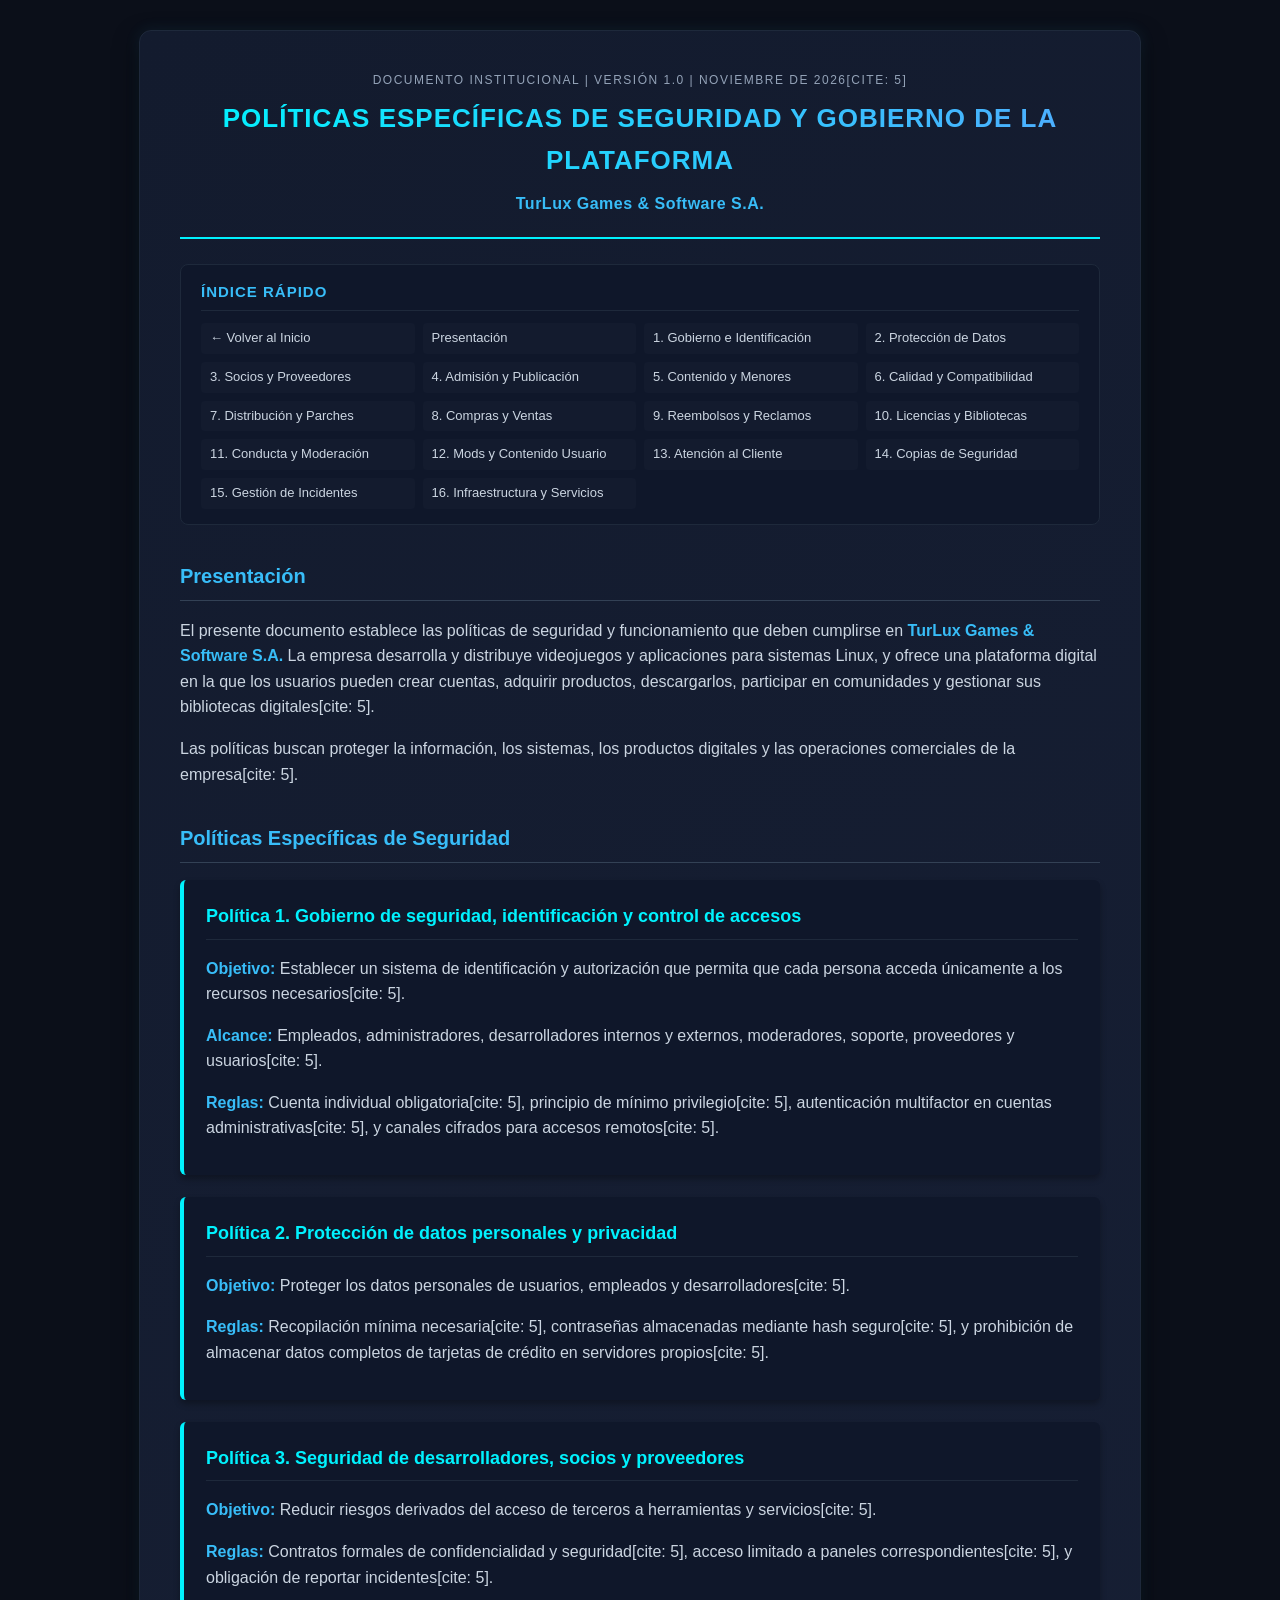
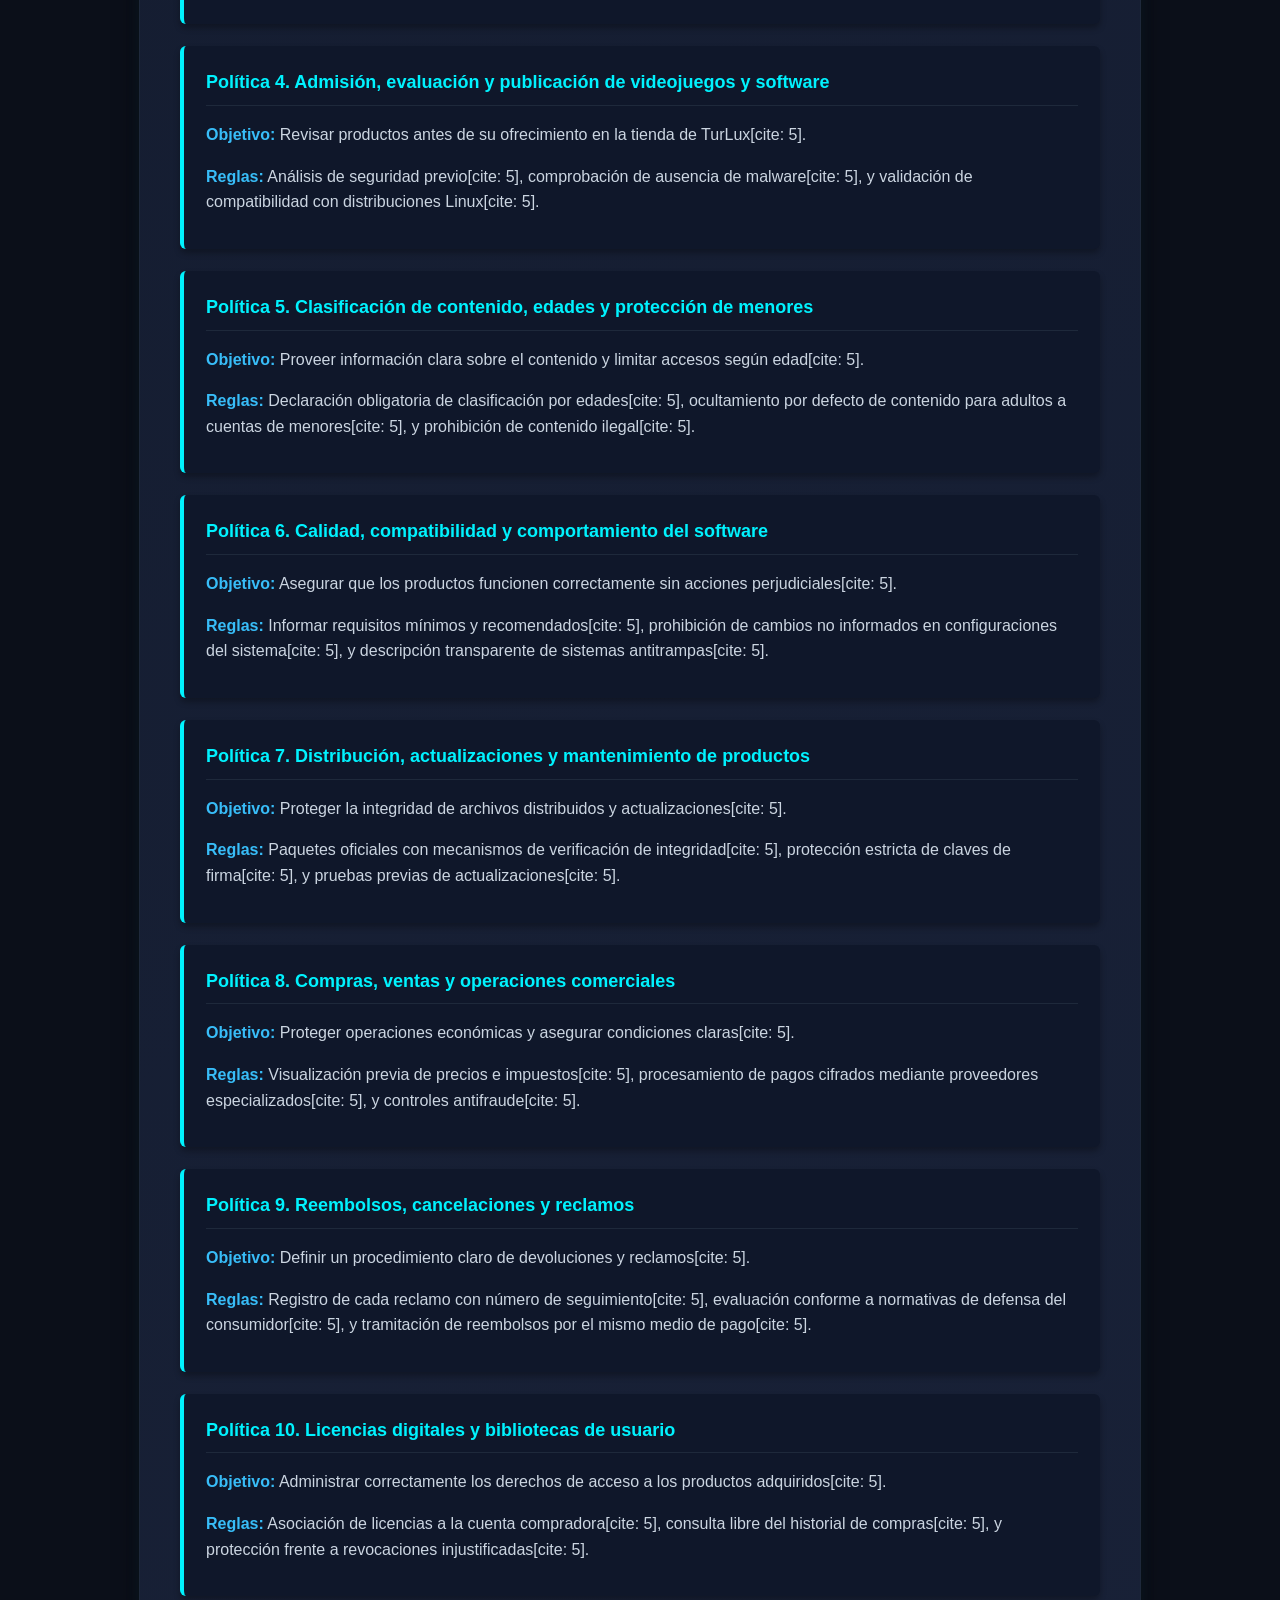
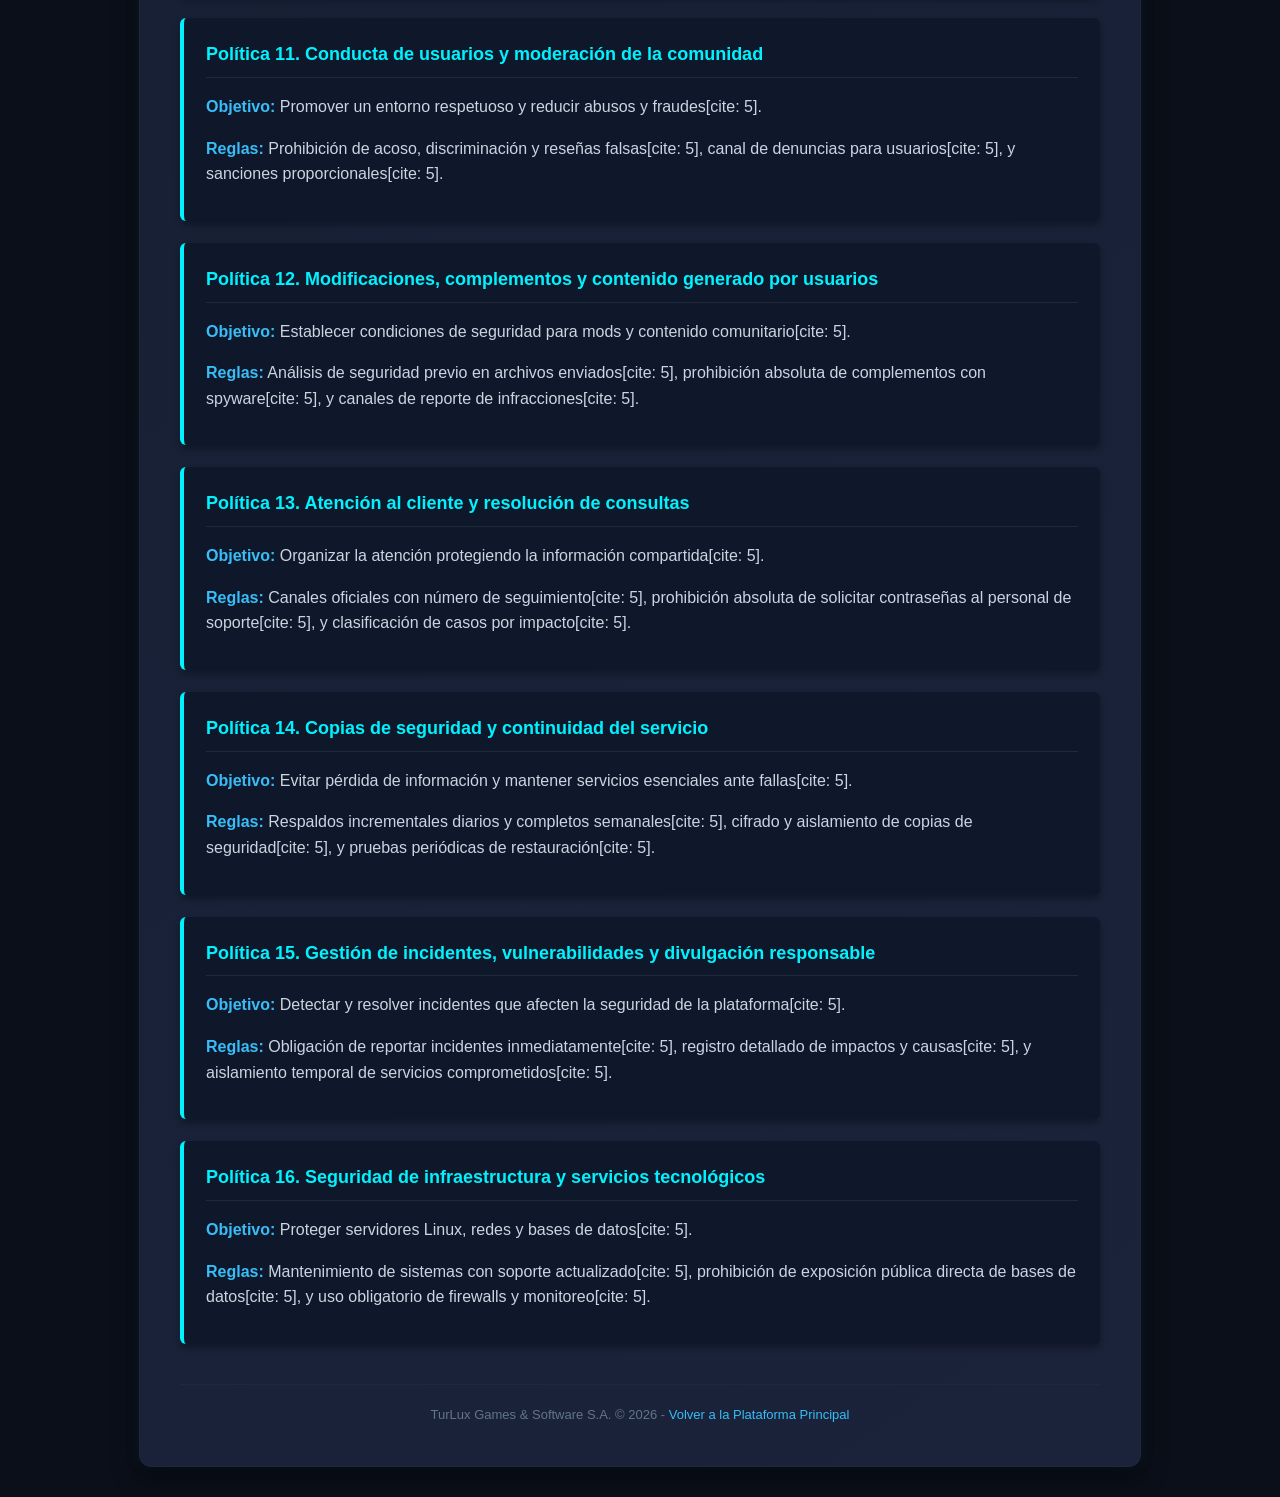
==== politica.html @ a9e88527 "Add security and governance policies document This document outlines the security policies and opera" ====
<!DOCTYPE html>
<html lang="es">
<head>
    <meta charset="UTF-8">
    <meta name="viewport" content="width=device-width, initial-scale=1.0">
    <title>Políticas de Seguridad y Gobierno - TurLux Games & Software S.A.</title>
    <link rel="stylesheet" href="estilos.css">
</head>
<body>

    <div class="contenedor">
        
        <header>
            <div class="meta-doc">Documento Institucional | Versión 1.0 | Noviembre de 2026[cite: 5]</div>
            <h1>Políticas Específicas de Seguridad y Gobierno de la Plataforma</h1>
            <div class="empresa">TurLux Games & Software S.A.</div>
        </header>

        <nav class="indice">
            <h2>Índice Rápido</h2>
            <ul>
                <li><a href="index.html">← Volver al Inicio</a></li>
                <li><a href="#presentacion">Presentación</a></li>
                <li><a href="#politica-1">1. Gobierno e Identificación</a></li>
                <li><a href="#politica-2">2. Protección de Datos</a></li>
                <li><a href="#politica-3">3. Socios y Proveedores</a></li>
                <li><a href="#politica-4">4. Admisión y Publicación</a></li>
                <li><a href="#politica-5">5. Contenido y Menores</a></li>
                <li><a href="#politica-6">6. Calidad y Compatibilidad</a></li>
                <li><a href="#politica-7">7. Distribución y Parches</a></li>
                <li><a href="#politica-8">8. Compras y Ventas</a></li>
                <li><a href="#politica-9">9. Reembolsos y Reclamos</a></li>
                <li><a href="#politica-10">10. Licencias y Bibliotecas</a></li>
                <li><a href="#politica-11">11. Conducta y Moderación</a></li>
                <li><a href="#politica-12">12. Mods y Contenido Usuario</a></li>
                <li><a href="#politica-13">13. Atención al Cliente</a></li>
                <li><a href="#politica-14">14. Copias de Seguridad</a></li>
                <li><a href="#politica-15">15. Gestión de Incidentes</a></li>
                <li><a href="#politica-16">16. Infraestructura y Servicios</a></li>
            </ul>
        </nav>

        <section id="presentacion">
            <h2>Presentación</h2>
            <p>El presente documento establece las políticas de seguridad y funcionamiento que deben cumplirse en <strong>TurLux Games & Software S.A.</strong> La empresa desarrolla y distribuye videojuegos y aplicaciones para sistemas Linux, y ofrece una plataforma digital en la que los usuarios pueden crear cuentas, adquirir productos, descargarlos, participar en comunidades y gestionar sus bibliotecas digitales[cite: 5].</p>
            <p>Las políticas buscan proteger la información, los sistemas, los productos digitales y las operaciones comerciales de la empresa[cite: 5].</p>
        </section>

        <section id="politicas">
            <h2>Políticas Específicas de Seguridad</h2>

            <div class="politica" id="politica-1">
                <h3>Política 1. Gobierno de seguridad, identificación y control de accesos</h3>
                <p><strong>Objetivo:</strong> Establecer un sistema de identificación y autorización que permita que cada persona acceda únicamente a los recursos necesarios[cite: 5].</p>
                <p><strong>Alcance:</strong> Empleados, administradores, desarrolladores internos y externos, moderadores, soporte, proveedores y usuarios[cite: 5].</p>
                <p><strong>Reglas:</strong> Cuenta individual obligatoria[cite: 5], principio de mínimo privilegio[cite: 5], autenticación multifactor en cuentas administrativas[cite: 5], y canales cifrados para accesos remotos[cite: 5].</p>
            </div>

            <div class="politica" id="politica-2">
                <h3>Política 2. Protección de datos personales y privacidad</h3>
                <p><strong>Objetivo:</strong> Proteger los datos personales de usuarios, empleados y desarrolladores[cite: 5].</p>
                <p><strong>Reglas:</strong> Recopilación mínima necesaria[cite: 5], contraseñas almacenadas mediante hash seguro[cite: 5], y prohibición de almacenar datos completos de tarjetas de crédito en servidores propios[cite: 5].</p>
            </div>

            <div class="politica" id="politica-3">
                <h3>Política 3. Seguridad de desarrolladores, socios y proveedores</h3>
                <p><strong>Objetivo:</strong> Reducir riesgos derivados del acceso de terceros a herramientas y servicios[cite: 5].</p>
                <p><strong>Reglas:</strong> Contratos formales de confidencialidad y seguridad[cite: 5], acceso limitado a paneles correspondientes[cite: 5], y obligación de reportar incidentes[cite: 5].</p>
            </div>

            <div class="politica" id="politica-4">
                <h3>Política 4. Admisión, evaluación y publicación de videojuegos y software</h3>
                <p><strong>Objetivo:</strong> Revisar productos antes de su ofrecimiento en la tienda de TurLux[cite: 5].</p>
                <p><strong>Reglas:</strong> Análisis de seguridad previo[cite: 5], comprobación de ausencia de malware[cite: 5], y validación de compatibilidad con distribuciones Linux[cite: 5].</p>
            </div>

            <div class="politica" id="politica-5">
                <h3>Política 5. Clasificación de contenido, edades y protección de menores</h3>
                <p><strong>Objetivo:</strong> Proveer información clara sobre el contenido y limitar accesos según edad[cite: 5].</p>
                <p><strong>Reglas:</strong> Declaración obligatoria de clasificación por edades[cite: 5], ocultamiento por defecto de contenido para adultos a cuentas de menores[cite: 5], y prohibición de contenido ilegal[cite: 5].</p>
            </div>

            <div class="politica" id="politica-6">
                <h3>Política 6. Calidad, compatibilidad y comportamiento del software</h3>
                <p><strong>Objetivo:</strong> Asegurar que los productos funcionen correctamente sin acciones perjudiciales[cite: 5].</p>
                <p><strong>Reglas:</strong> Informar requisitos mínimos y recomendados[cite: 5], prohibición de cambios no informados en configuraciones del sistema[cite: 5], y descripción transparente de sistemas antitrampas[cite: 5].</p>
            </div>

            <div class="politica" id="politica-7">
                <h3>Política 7. Distribución, actualizaciones y mantenimiento de productos</h3>
                <p><strong>Objetivo:</strong> Proteger la integridad de archivos distribuidos y actualizaciones[cite: 5].</p>
                <p><strong>Reglas:</strong> Paquetes oficiales con mecanismos de verificación de integridad[cite: 5], protección estricta de claves de firma[cite: 5], y pruebas previas de actualizaciones[cite: 5].</p>
            </div>

            <div class="politica" id="politica-8">
                <h3>Política 8. Compras, ventas y operaciones comerciales</h3>
                <p><strong>Objetivo:</strong> Proteger operaciones económicas y asegurar condiciones claras[cite: 5].</p>
                <p><strong>Reglas:</strong> Visualización previa de precios e impuestos[cite: 5], procesamiento de pagos cifrados mediante proveedores especializados[cite: 5], y controles antifraude[cite: 5].</p>
            </div>

            <div class="politica" id="politica-9">
                <h3>Política 9. Reembolsos, cancelaciones y reclamos</h3>
                <p><strong>Objetivo:</strong> Definir un procedimiento claro de devoluciones y reclamos[cite: 5].</p>
                <p><strong>Reglas:</strong> Registro de cada reclamo con número de seguimiento[cite: 5], evaluación conforme a normativas de defensa del consumidor[cite: 5], y tramitación de reembolsos por el mismo medio de pago[cite: 5].</p>
            </div>

            <div class="politica" id="politica-10">
                <h3>Política 10. Licencias digitales y bibliotecas de usuario</h3>
                <p><strong>Objetivo:</strong> Administrar correctamente los derechos de acceso a los productos adquiridos[cite: 5].</p>
                <p><strong>Reglas:</strong> Asociación de licencias a la cuenta compradora[cite: 5], consulta libre del historial de compras[cite: 5], y protección frente a revocaciones injustificadas[cite: 5].</p>
            </div>

            <div class="politica" id="politica-11">
                <h3>Política 11. Conducta de usuarios y moderación de la comunidad</h3>
                <p><strong>Objetivo:</strong> Promover un entorno respetuoso y reducir abusos y fraudes[cite: 5].</p>
                <p><strong>Reglas:</strong> Prohibición de acoso, discriminación y reseñas falsas[cite: 5], canal de denuncias para usuarios[cite: 5], y sanciones proporcionales[cite: 5].</p>
            </div>

            <div class="politica" id="politica-12">
                <h3>Política 12. Modificaciones, complementos y contenido generado por usuarios</h3>
                <p><strong>Objetivo:</strong> Establecer condiciones de seguridad para mods y contenido comunitario[cite: 5].</p>
                <p><strong>Reglas:</strong> Análisis de seguridad previo en archivos enviados[cite: 5], prohibición absoluta de complementos con spyware[cite: 5], y canales de reporte de infracciones[cite: 5].</p>
            </div>

            <div class="politica" id="politica-13">
                <h3>Política 13. Atención al cliente y resolución de consultas</h3>
                <p><strong>Objetivo:</strong> Organizar la atención protegiendo la información compartida[cite: 5].</p>
                <p><strong>Reglas:</strong> Canales oficiales con número de seguimiento[cite: 5], prohibición absoluta de solicitar contraseñas al personal de soporte[cite: 5], y clasificación de casos por impacto[cite: 5].</p>
            </div>

            <div class="politica" id="politica-14">
                <h3>Política 14. Copias de seguridad y continuidad del servicio</h3>
                <p><strong>Objetivo:</strong> Evitar pérdida de información y mantener servicios esenciales ante fallas[cite: 5].</p>
                <p><strong>Reglas:</strong> Respaldos incrementales diarios y completos semanales[cite: 5], cifrado y aislamiento de copias de seguridad[cite: 5], y pruebas periódicas de restauración[cite: 5].</p>
            </div>

            <div class="politica" id="politica-15">
                <h3>Política 15. Gestión de incidentes, vulnerabilidades y divulgación responsable</h3>
                <p><strong>Objetivo:</strong> Detectar y resolver incidentes que afecten la seguridad de la plataforma[cite: 5].</p>
                <p><strong>Reglas:</strong> Obligación de reportar incidentes inmediatamente[cite: 5], registro detallado de impactos y causas[cite: 5], y aislamiento temporal de servicios comprometidos[cite: 5].</p>
            </div>

            <div class="politica" id="politica-16">
                <h3>Política 16. Seguridad de infraestructura y servicios tecnológicos</h3>
                <p><strong>Objetivo:</strong> Proteger servidores Linux, redes y bases de datos[cite: 5].</p>
                <p><strong>Reglas:</strong> Mantenimiento de sistemas con soporte actualizado[cite: 5], prohibición de exposición pública directa de bases de datos[cite: 5], y uso obligatorio de firewalls y monitoreo[cite: 5].</p>
            </div>
        </section>

        <footer>
            TurLux Games & Software S.A. &copy; 2026 - <a href="index.html" style="color: #38bdf8; text-decoration: none;">Volver a la Plataforma Principal</a>
        </footer>

    </div>

</body>
</html>
---- estilos.css ----
html {
    scroll-behavior: smooth;
}

body {
    font-family: 'Segoe UI', Tahoma, Geneva, Verdana, sans-serif;
    background-color: #0b0f19;
    color: #e2e8f0;
    line-height: 1.6;
    margin: 0;
    padding: 30px 15px;
}

.contenedor {
    max-width: 920px;
    margin: 0 auto;
    background: linear-gradient(145deg, #131b2e, #1a233a);
    padding: 40px;
    border-radius: 12px;
    box-shadow: 0 10px 25px rgba(0, 0, 0, 0.5), 0 0 15px rgba(56, 189, 248, 0.1);
    border: 1px solid #1e293b;
}

header {
    border-bottom: 2px solid #00f2fe;
    padding-bottom: 20px;
    margin-bottom: 25px;
    text-align: center;
}

.meta-doc {
    font-size: 12px;
    color: #94a3b8;
    text-transform: uppercase;
    letter-spacing: 1.5px;
    margin-bottom: 8px;
}

h1 {
    color: #ffffff;
    margin: 0 0 10px 0;
    font-size: 26px;
    text-transform: uppercase;
    letter-spacing: 1px;
    background: linear-gradient(90deg, #00f2fe, #4facfe);
    -webkit-background-clip: text;
    -webkit-text-fill-color: transparent;
}

.empresa {
    font-weight: bold;
    color: #38bdf8;
    font-size: 16px;
    letter-spacing: 0.5px;
}

.indice {
    background-color: #0f172a;
    border: 1px solid #1e293b;
    border-radius: 8px;
    padding: 15px 20px;
    margin-bottom: 30px;
}

.indice h2 {
    margin-top: 0;
    font-size: 15px;
    text-transform: uppercase;
    letter-spacing: 1px;
    border-bottom: 1px solid #1e293b;
    padding-bottom: 6px;
    margin-bottom: 12px;
}

.indice ul {
    list-style: none;
    padding: 0;
    margin: 0;
    display: grid;
    grid-template-columns: repeat(auto-fill, minmax(210px, 1fr));
    gap: 8px;
}

.indice li {
    margin: 0;
}

.indice a {
    color: #cbd5e1;
    text-decoration: none;
    font-size: 13px;
    display: block;
    padding: 4px 8px;
    border-radius: 4px;
    background-color: #131b2e;
    border: 1px solid transparent;
    transition: all 0.2s ease;
}

.indice a:hover {
    color: #00f2fe;
    border-color: #00f2fe;
    background-color: #1a2436;
}

h2 {
    color: #38bdf8;
    border-bottom: 1px solid #334155;
    padding-bottom: 8px;
    margin-top: 35px;
    font-size: 20px;
}

h3 {
    color: #f1f5f9;
    font-size: 16px;
    margin-top: 20px;
}

p {
    margin-bottom: 12px;
    color: #cbd5e1;
}

ul {
    padding-left: 20px;
    margin-bottom: 18px;
}

li {
    margin-bottom: 6px;
    color: #cbd5e1;
}

li strong, p strong {
    color: #38bdf8;
}

.politica {
    background-color: #0f172a;
    border-left: 4px solid #00f2fe;
    padding: 22px;
    margin-bottom: 22px;
    border-radius: 6px;
    box-shadow: 0 4px 6px rgba(0, 0, 0, 0.3);
    transition: transform 0.2s ease, box-shadow 0.2s ease;
}

.politica:hover {
    transform: translateY(-2px);
    box-shadow: 0 6px 12px rgba(0, 242, 254, 0.15);
}

.politica h3 {
    color: #00f2fe;
    margin-top: 0;
    margin-bottom: 14px;
    font-size: 18px;
    border-bottom: 1px solid #1e293b;
    padding-bottom: 8px;
}

table {
    width: 100%;
    border-collapse: collapse;
    margin: 20px 0;
    background-color: #0f172a;
    border-radius: 6px;
    overflow: hidden;
}

th, td {
    padding: 12px 15px;
    text-align: left;
    border-bottom: 1px solid #1e293b;
}

th {
    background-color: #1e293b;
    color: #38bdf8;
    font-weight: 600;
}

td {
    color: #cbd5e1;
}

tr:hover {
    background-color: #1a2436;
}

footer {
    margin-top: 40px;
    text-align: center;
    font-size: 13px;
    color: #64748b;
    border-top: 1px solid #1e293b;
    padding-top: 20px;
}
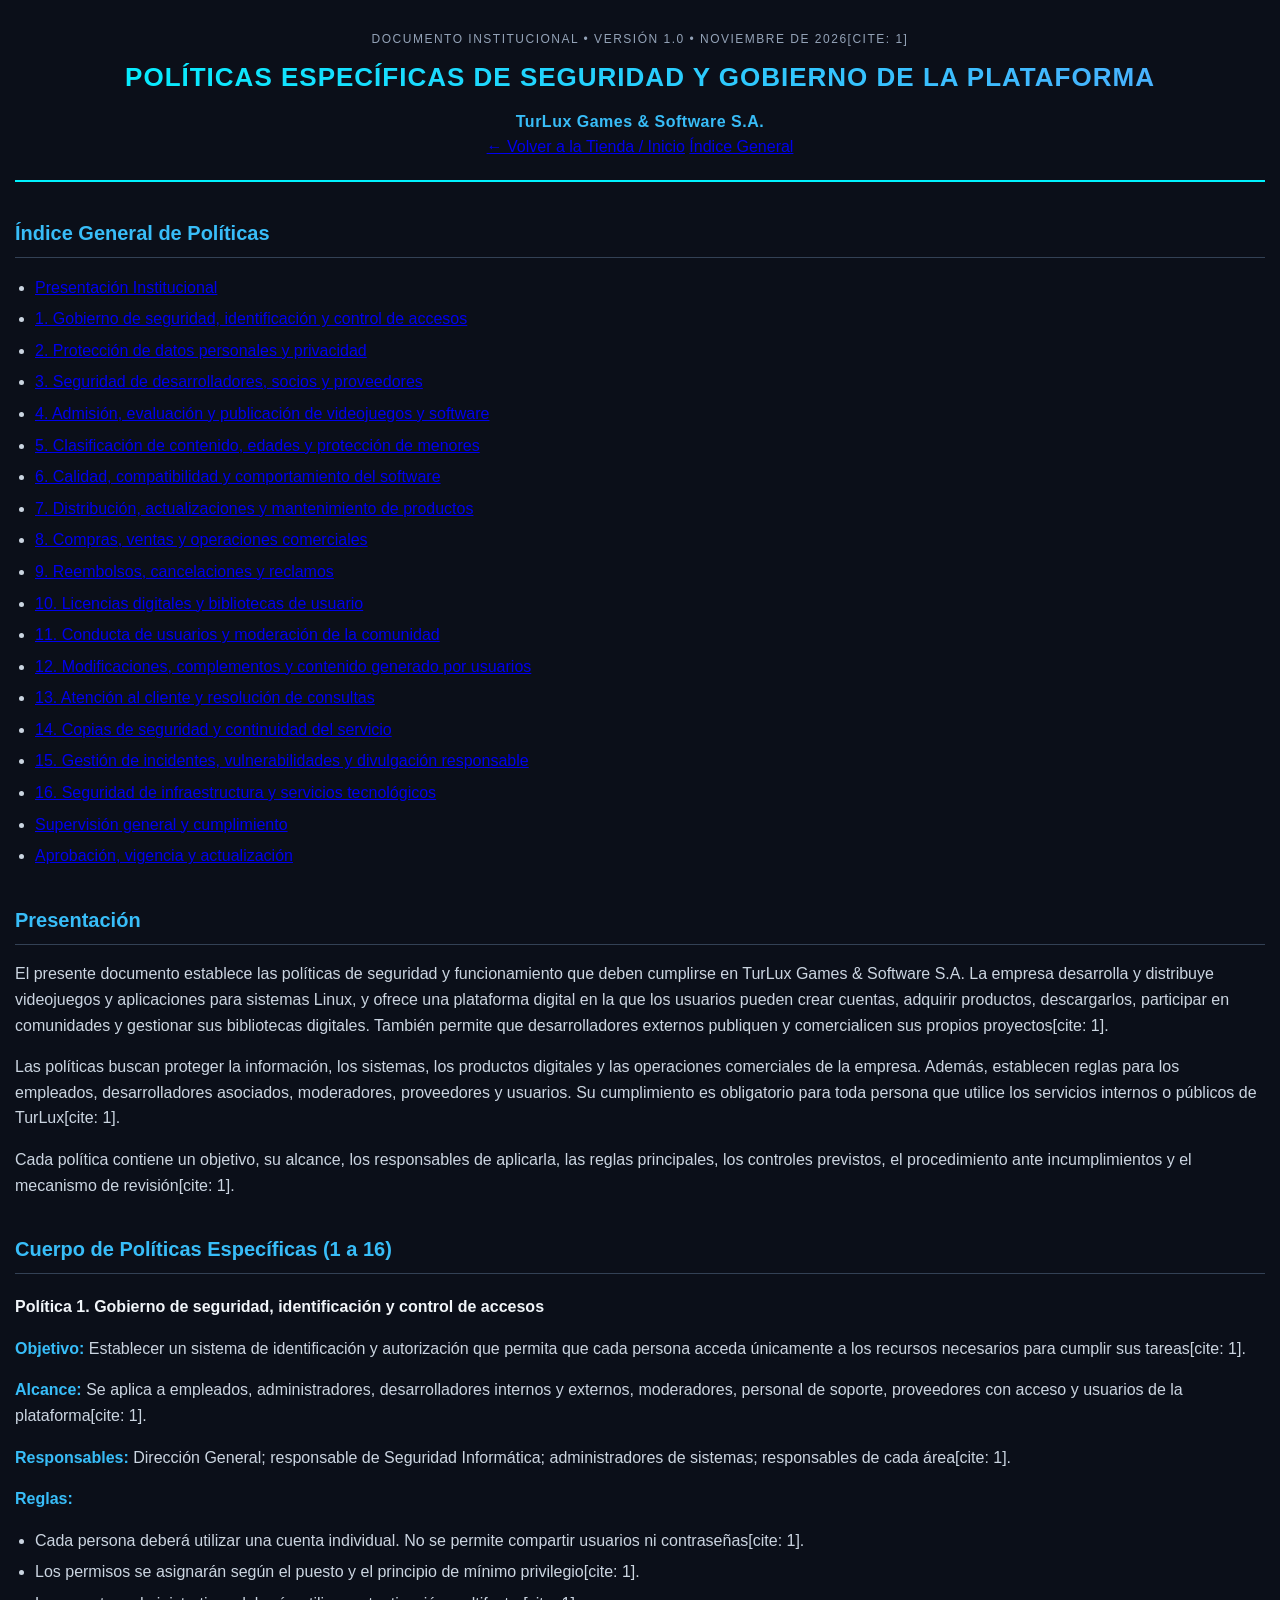
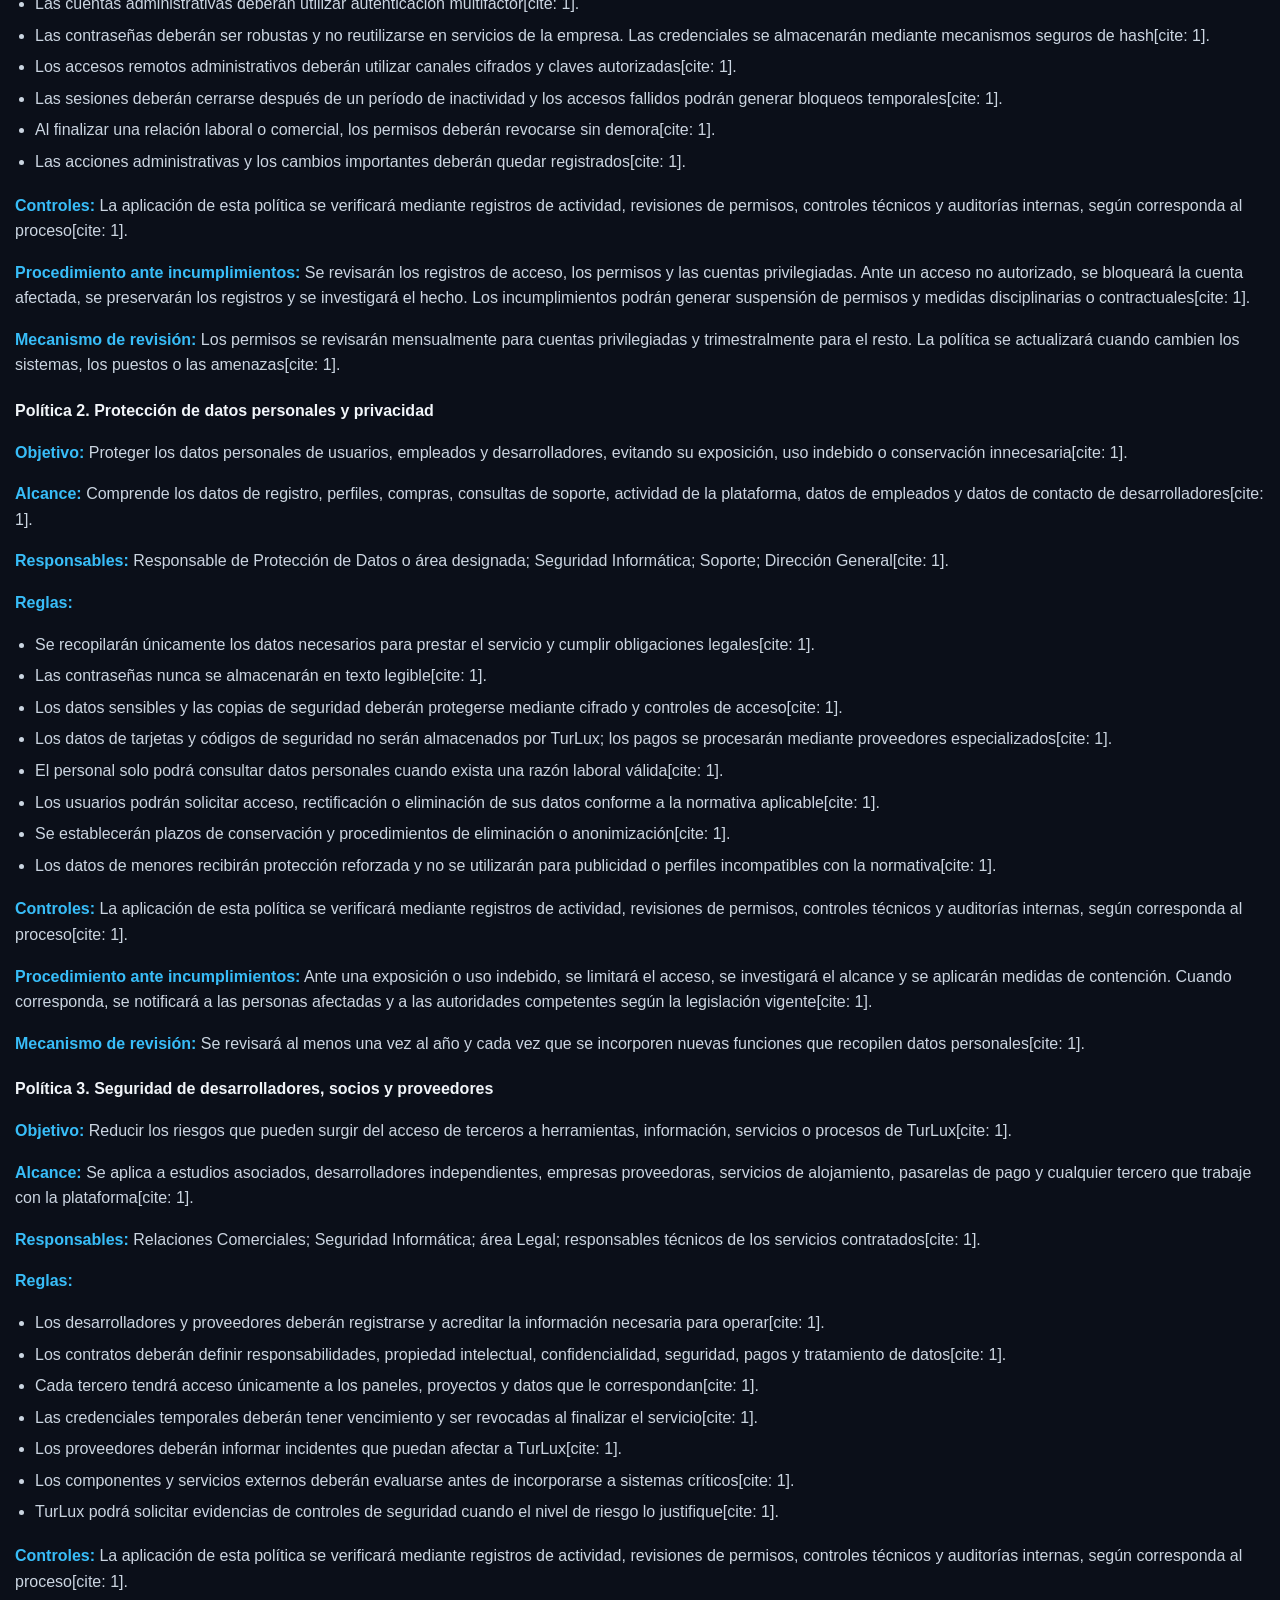
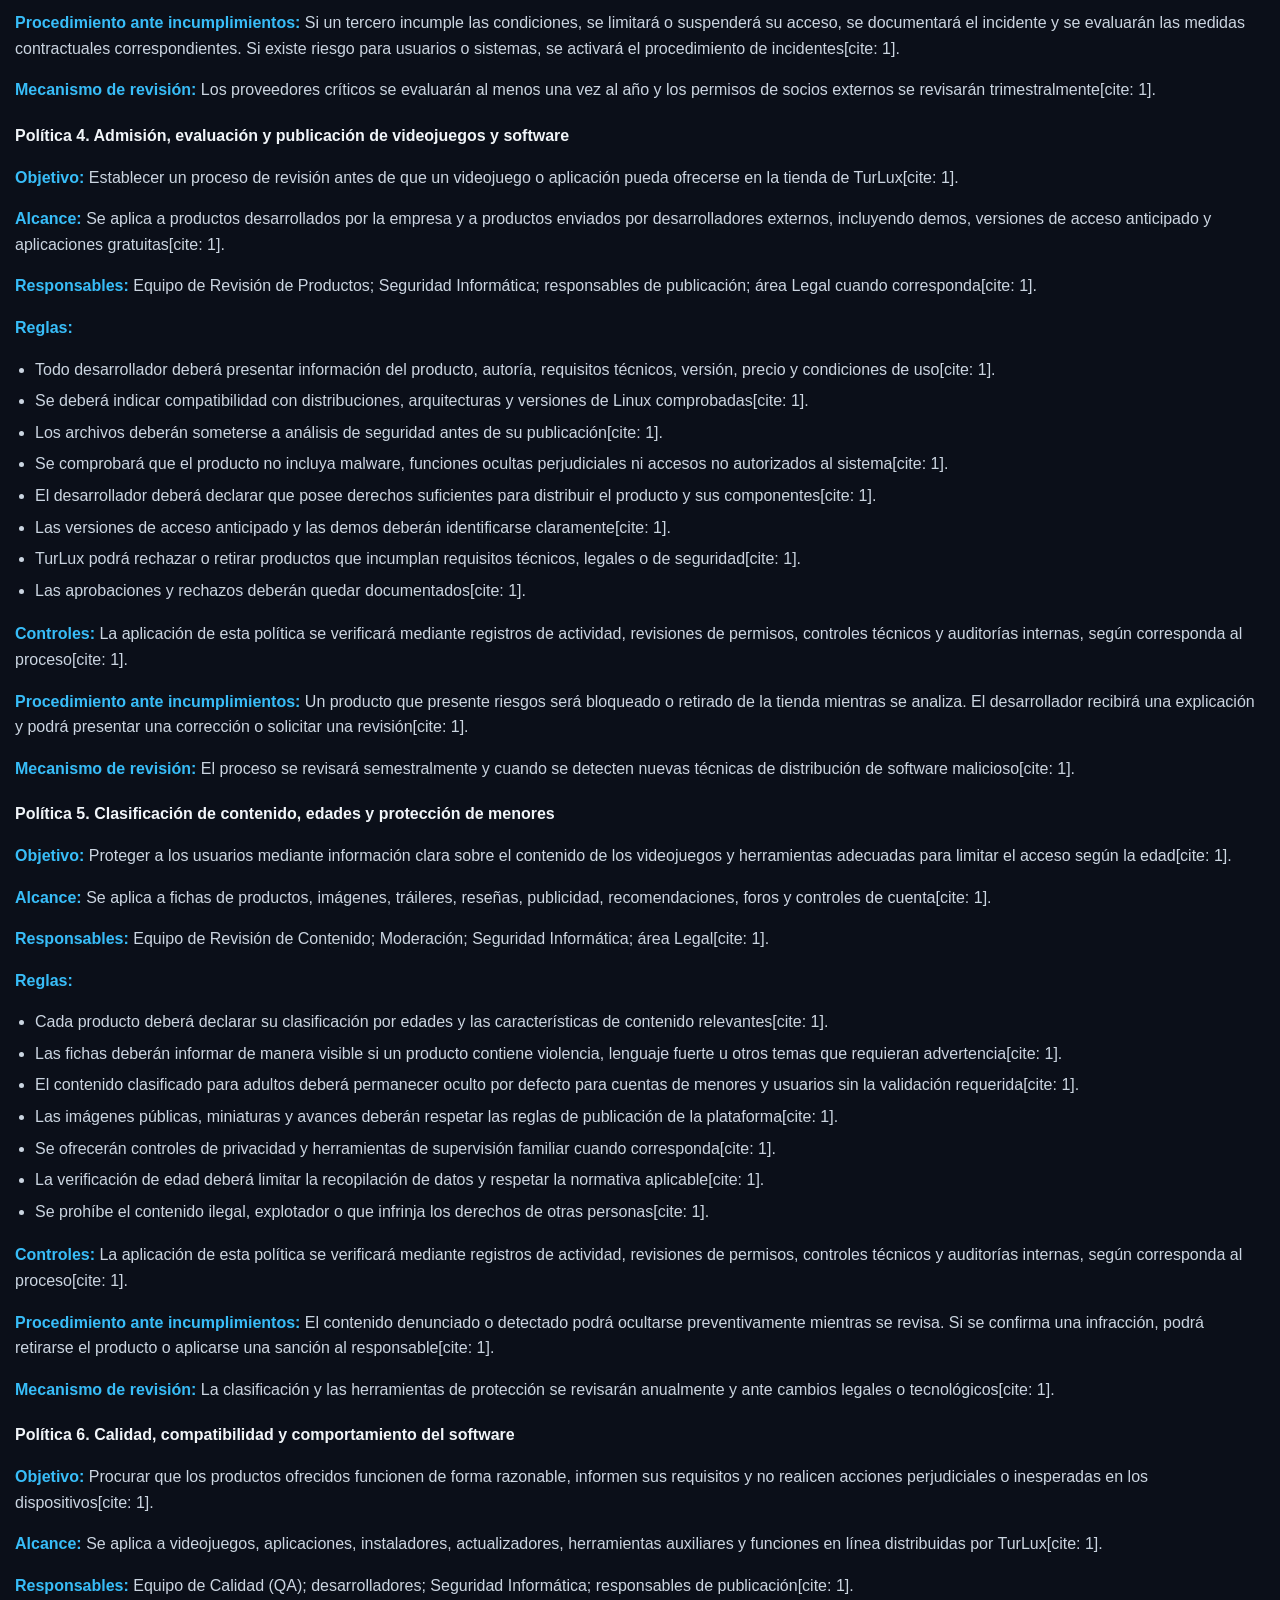
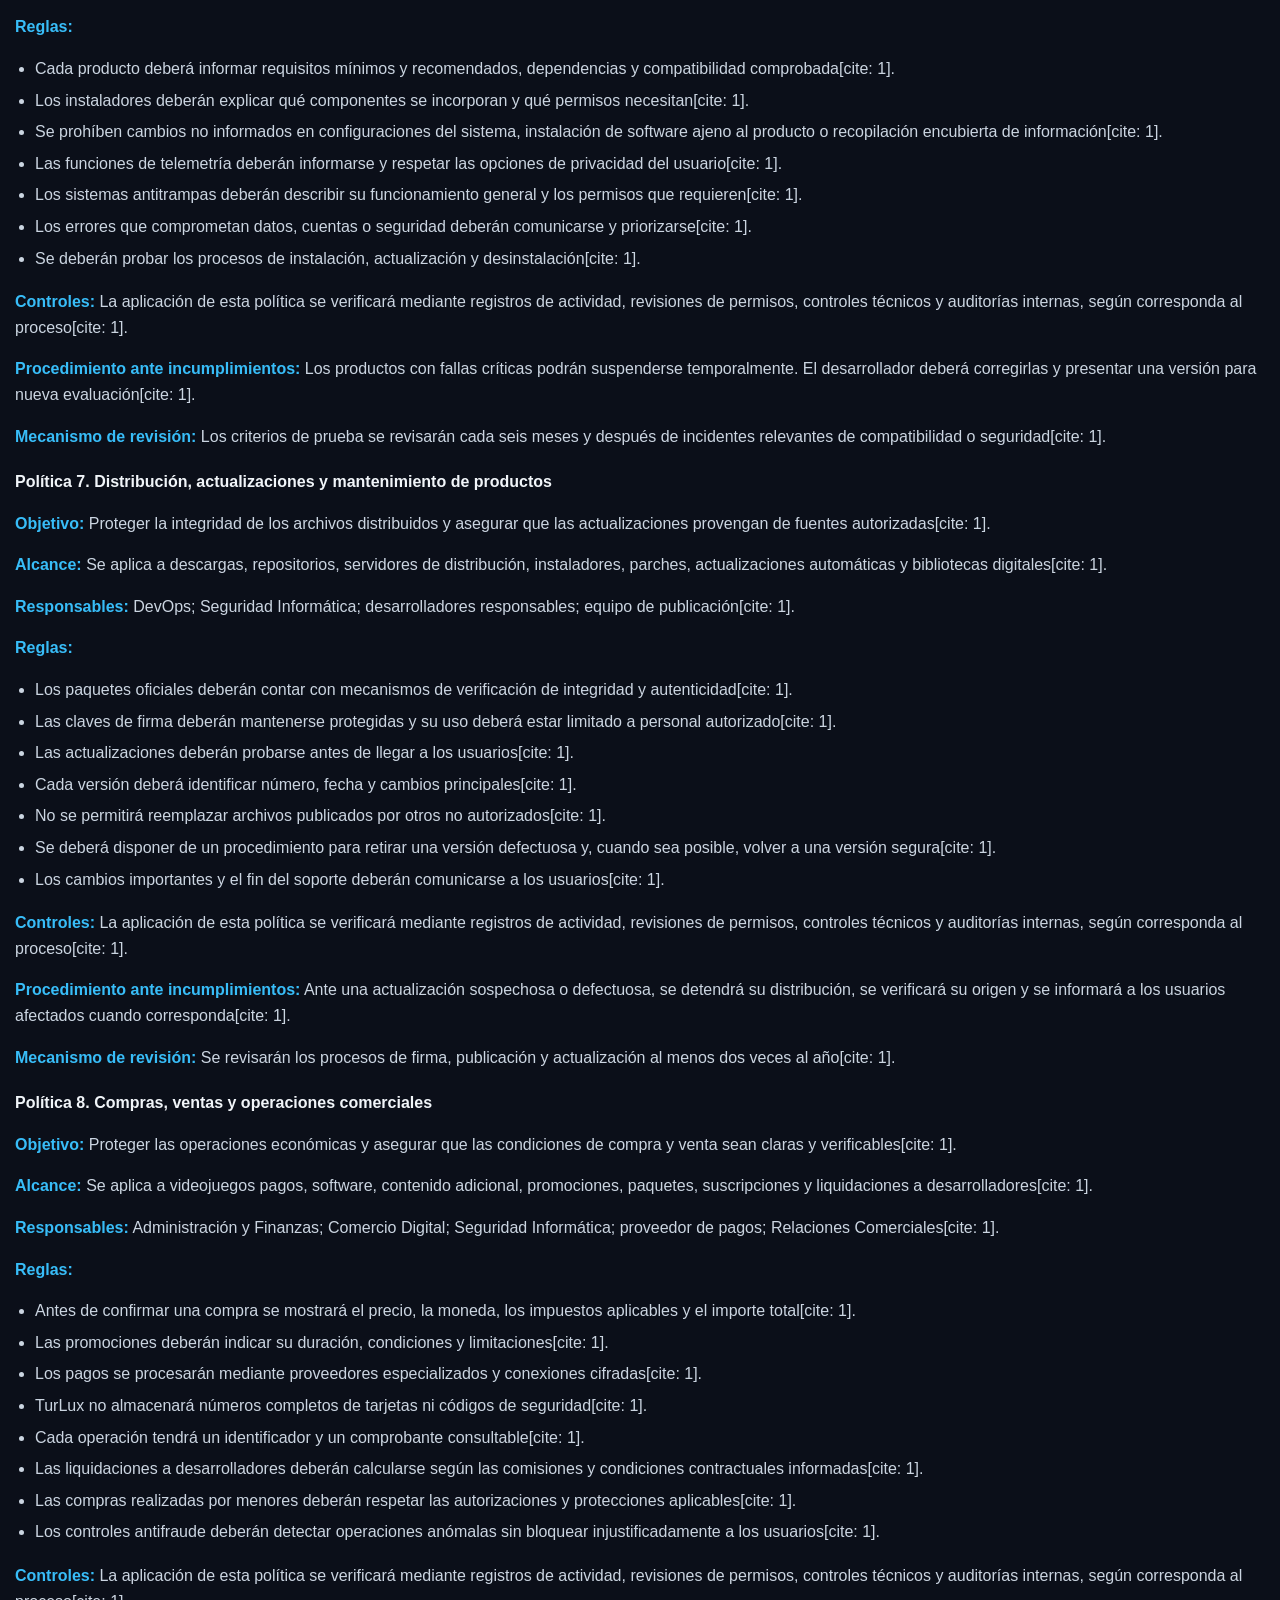
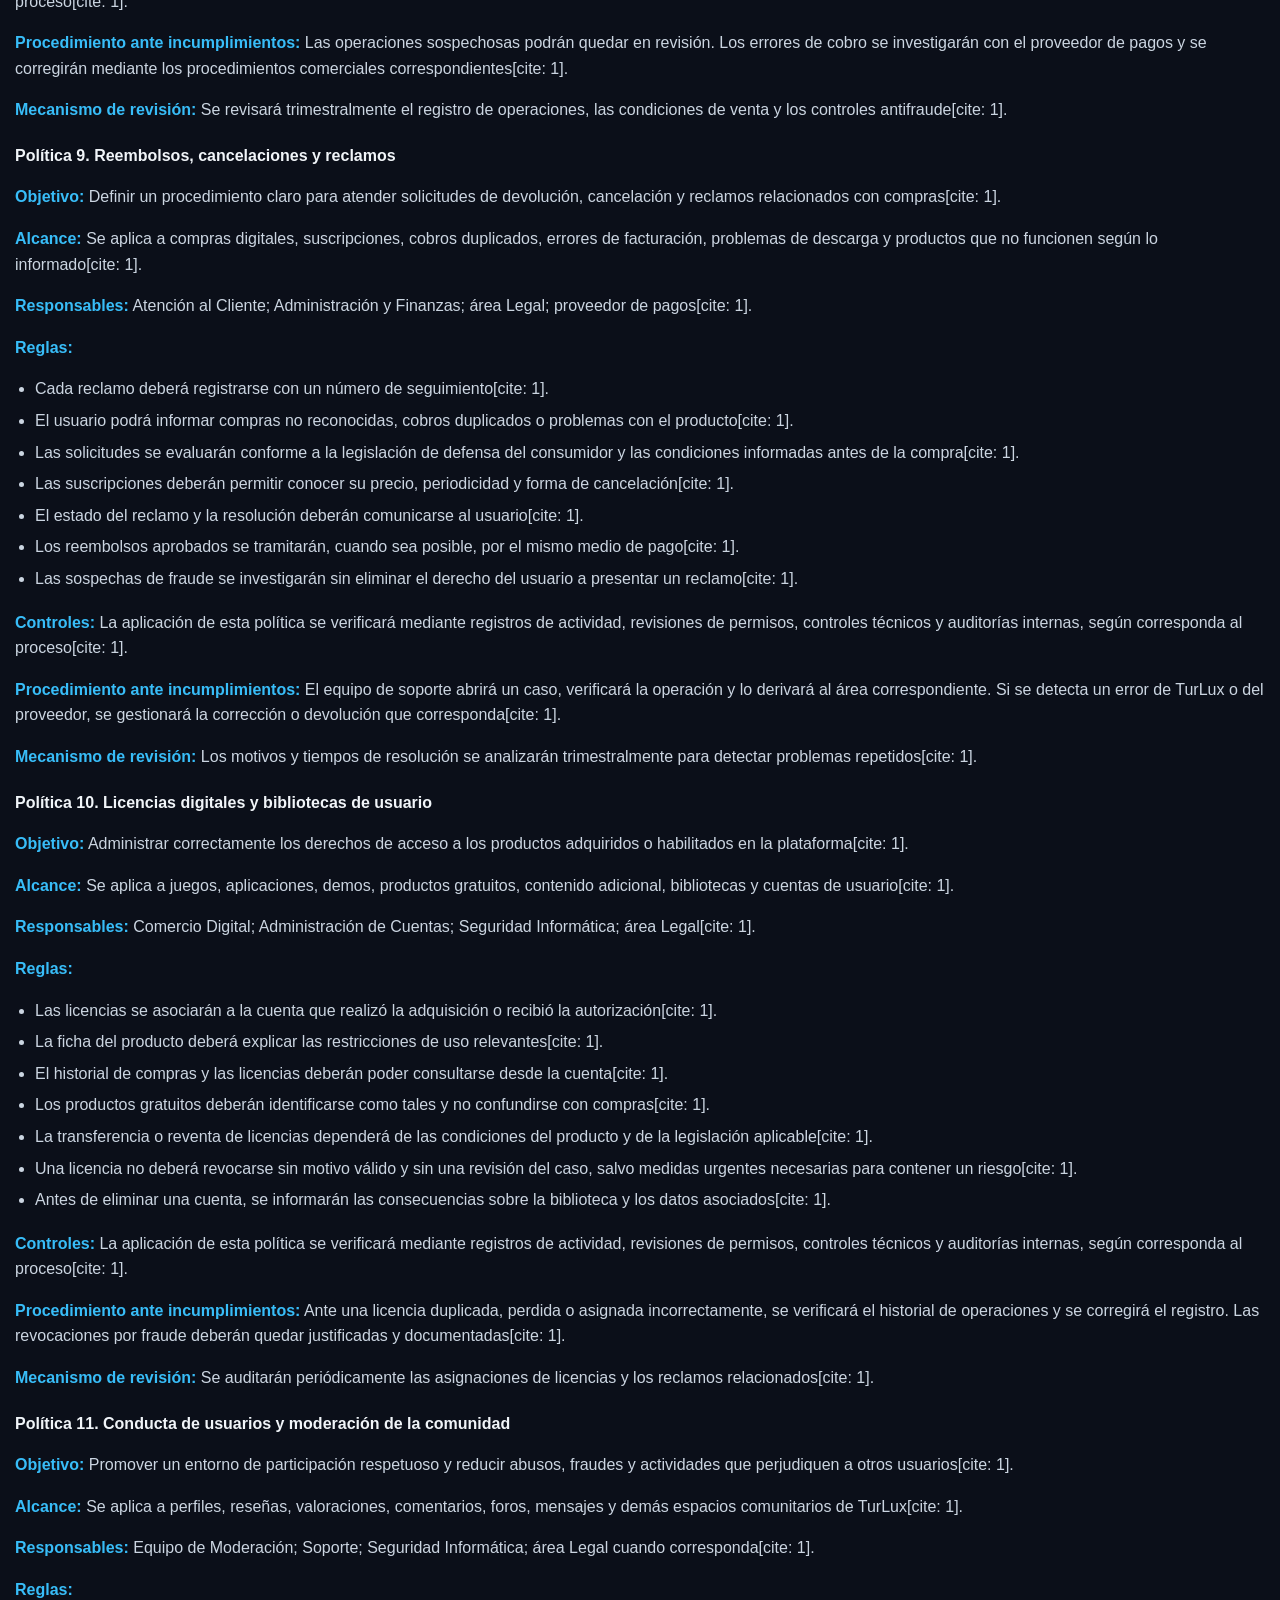
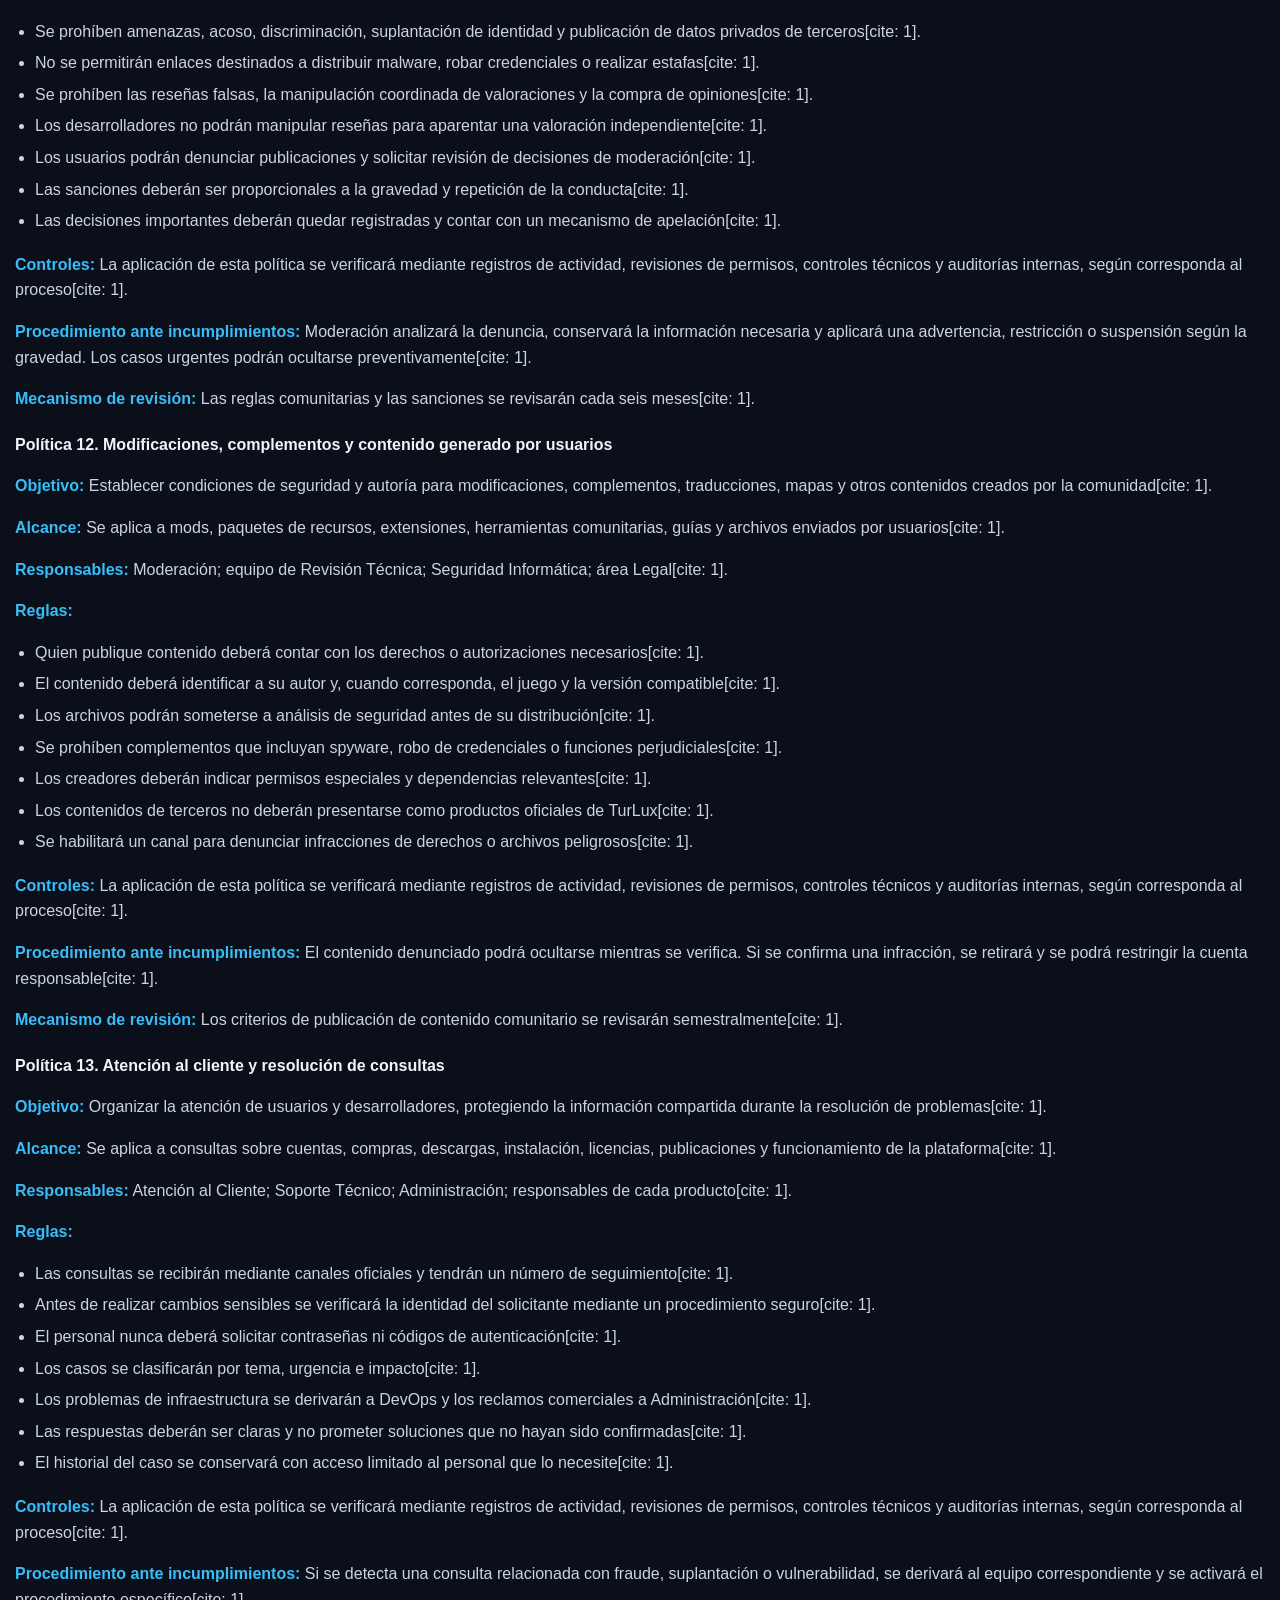
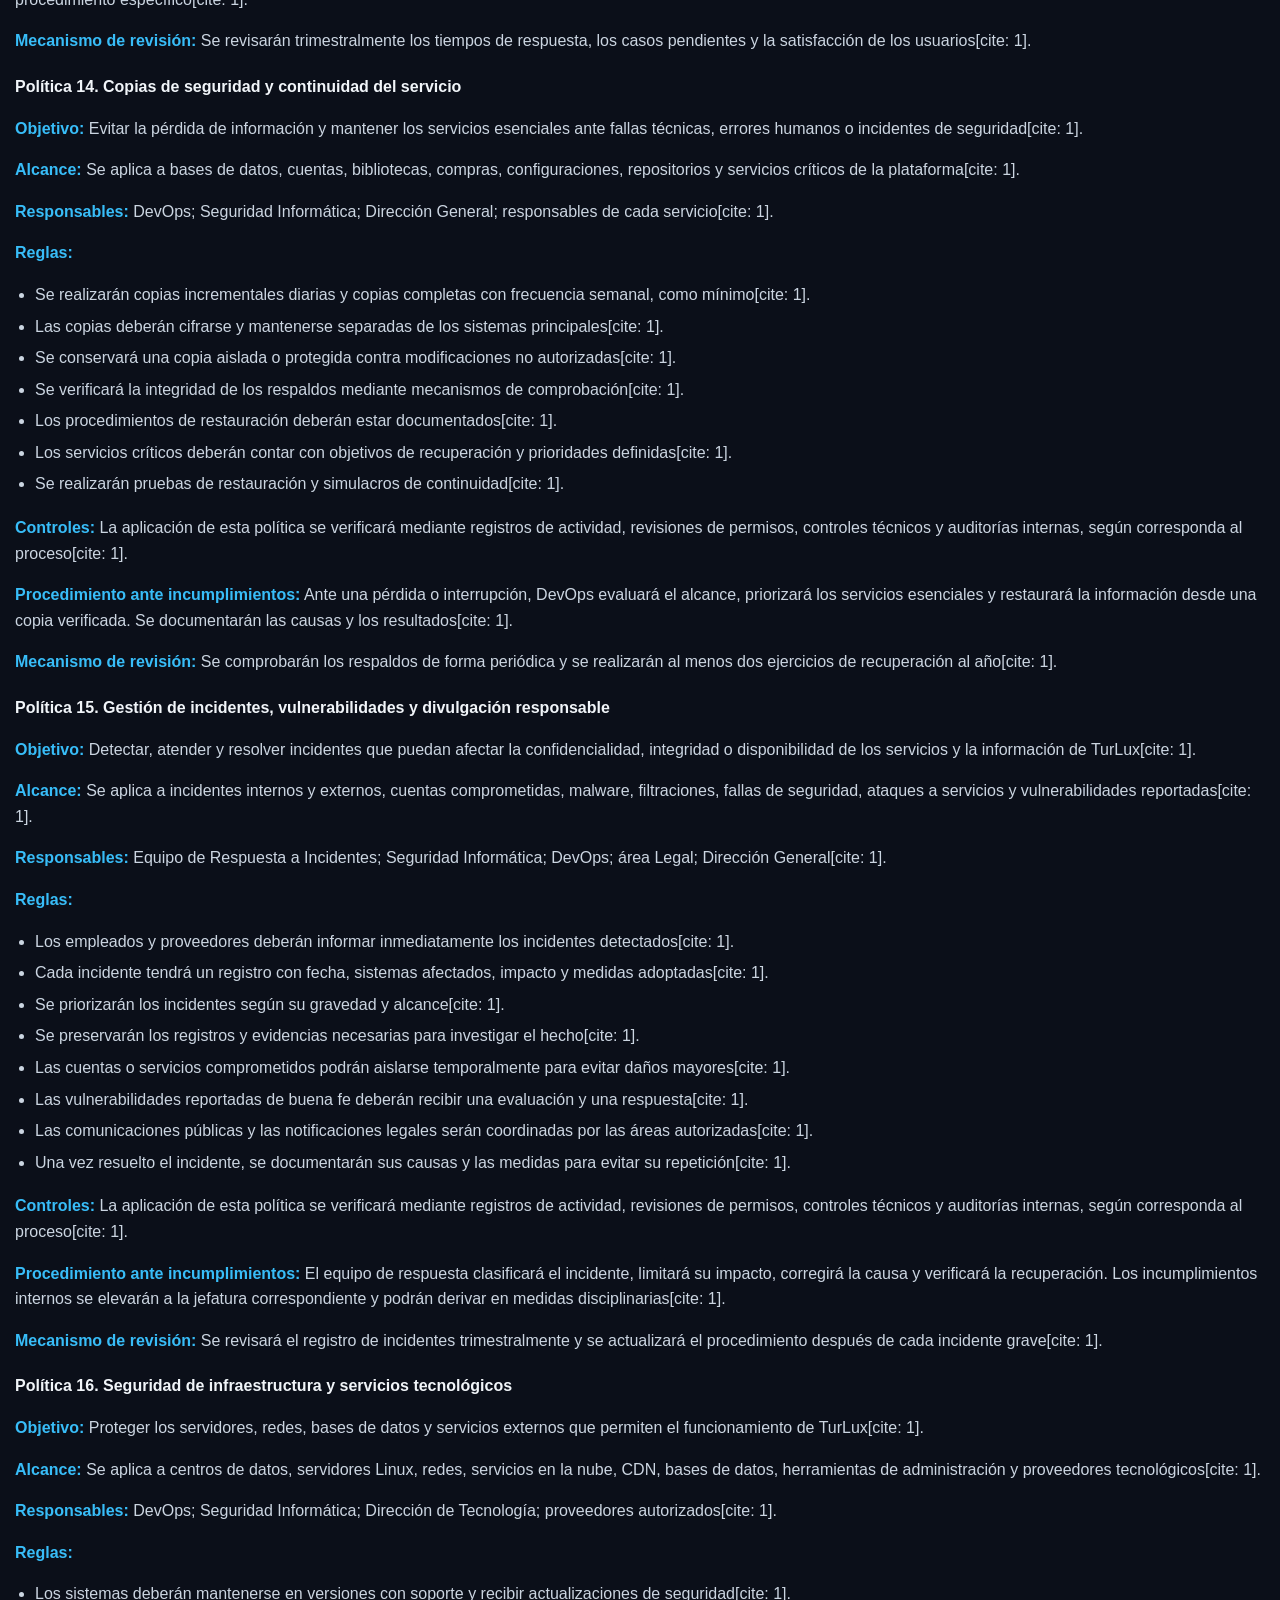
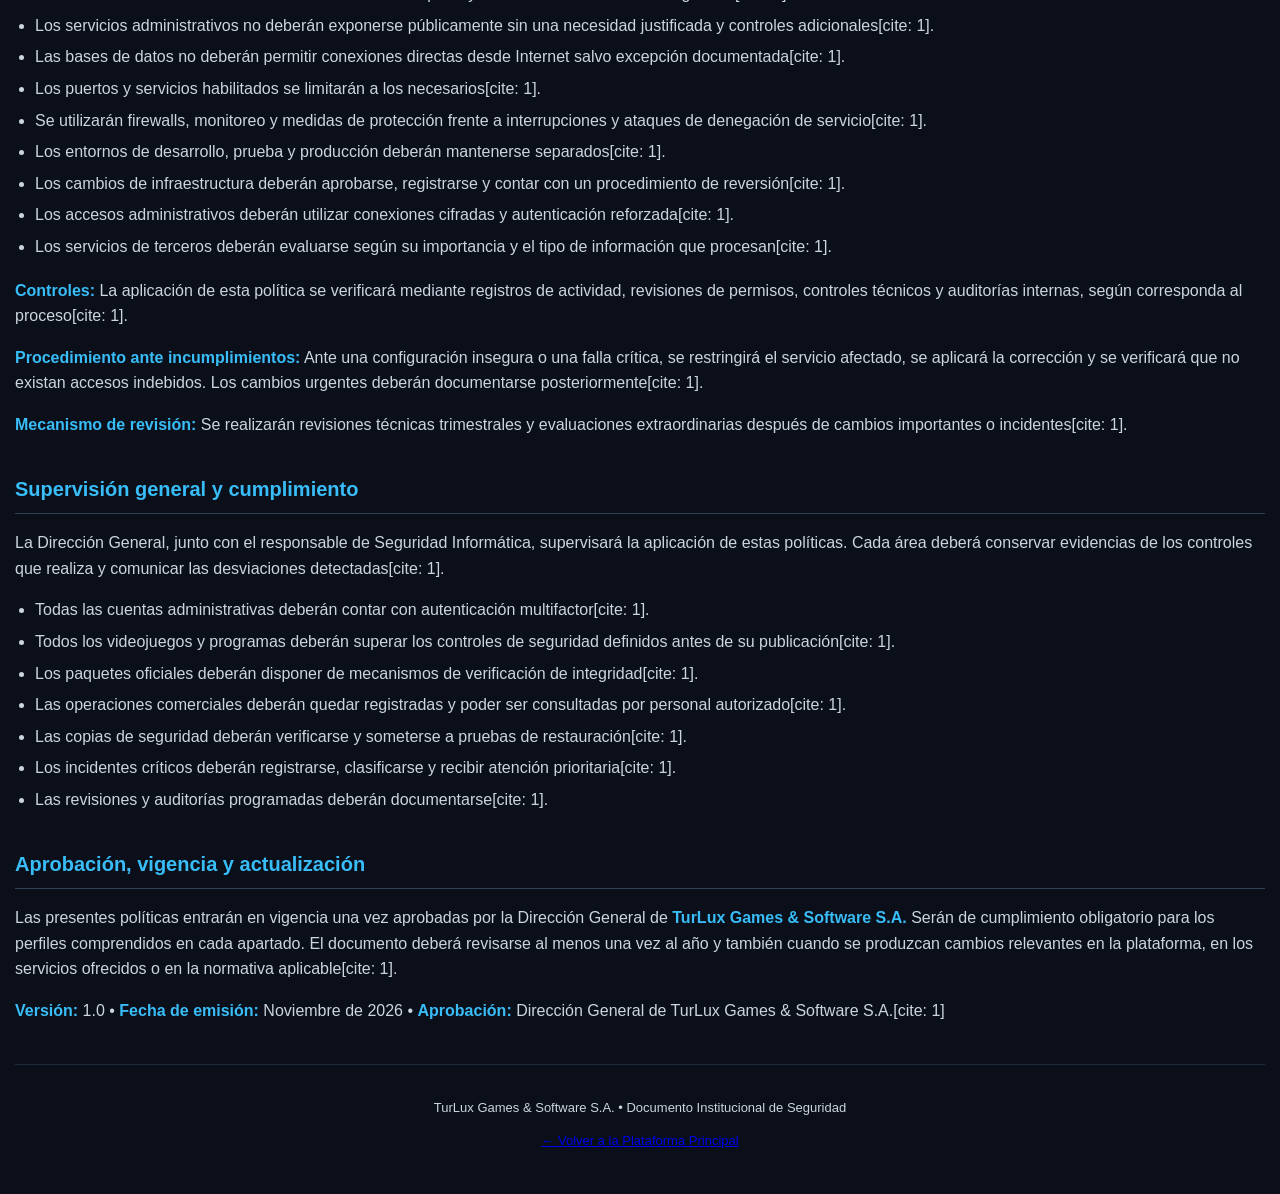
==== commit 731b7f8f: "Change greeting from 'Hello' to 'Goodbye'" ====
--- a/politica.html
+++ b/politica.html
@@ -3,152 +3,413 @@
 <head>
     <meta charset="UTF-8">
     <meta name="viewport" content="width=device-width, initial-scale=1.0">
-    <title>Políticas de Seguridad y Gobierno - TurLux Games & Software S.A.</title>
+    <title>Políticas Específicas de Seguridad - TurLux Games & Software S.A.</title>
     <link rel="stylesheet" href="estilos.css">
 </head>
 <body>
 
-    <div class="contenedor">
+    <div class="contenedor-principal">
         
-        <header>
-            <div class="meta-doc">Documento Institucional | Versión 1.0 | Noviembre de 2026[cite: 5]</div>
+        <header class="hero-header">
+            <div class="meta-doc">Documento Institucional &bull; Versión 1.0 &bull; Noviembre de 2026[cite: 1]</div>
             <h1>Políticas Específicas de Seguridad y Gobierno de la Plataforma</h1>
             <div class="empresa">TurLux Games & Software S.A.</div>
+            <nav class="main-nav">
+                <a href="index.html">&#8592; Volver a la Tienda / Inicio</a>
+                <a href="#indice-general">Índice General</a>
+            </nav>
         </header>
 
-        <nav class="indice">
-            <h2>Índice Rápido</h2>
+        <nav id="indice-general" class="indice-completo">
+            <h2>Índice General de Políticas</h2>
             <ul>
-                <li><a href="index.html">← Volver al Inicio</a></li>
-                <li><a href="#presentacion">Presentación</a></li>
-                <li><a href="#politica-1">1. Gobierno e Identificación</a></li>
-                <li><a href="#politica-2">2. Protección de Datos</a></li>
-                <li><a href="#politica-3">3. Socios y Proveedores</a></li>
-                <li><a href="#politica-4">4. Admisión y Publicación</a></li>
-                <li><a href="#politica-5">5. Contenido y Menores</a></li>
-                <li><a href="#politica-6">6. Calidad y Compatibilidad</a></li>
-                <li><a href="#politica-7">7. Distribución y Parches</a></li>
-                <li><a href="#politica-8">8. Compras y Ventas</a></li>
-                <li><a href="#politica-9">9. Reembolsos y Reclamos</a></li>
-                <li><a href="#politica-10">10. Licencias y Bibliotecas</a></li>
-                <li><a href="#politica-11">11. Conducta y Moderación</a></li>
-                <li><a href="#politica-12">12. Mods y Contenido Usuario</a></li>
-                <li><a href="#politica-13">13. Atención al Cliente</a></li>
-                <li><a href="#politica-14">14. Copias de Seguridad</a></li>
-                <li><a href="#politica-15">15. Gestión de Incidentes</a></li>
-                <li><a href="#politica-16">16. Infraestructura y Servicios</a></li>
+                <li><a href="#presentacion">Presentación Institucional</a></li>
+                <li><a href="#pol-1">1. Gobierno de seguridad, identificación y control de accesos</a></li>
+                <li><a href="#pol-2">2. Protección de datos personales y privacidad</a></li>
+                <li><a href="#pol-3">3. Seguridad de desarrolladores, socios y proveedores</a></li>
+                <li><a href="#pol-4">4. Admisión, evaluación y publicación de videojuegos y software</a></li>
+                <li><a href="#pol-5">5. Clasificación de contenido, edades y protección de menores</a></li>
+                <li><a href="#pol-6">6. Calidad, compatibilidad y comportamiento del software</a></li>
+                <li><a href="#pol-7">7. Distribución, actualizaciones y mantenimiento de productos</a></li>
+                <li><a href="#pol-8">8. Compras, ventas y operaciones comerciales</a></li>
+                <li><a href="#pol-9">9. Reembolsos, cancelaciones y reclamos</a></li>
+                <li><a href="#pol-10">10. Licencias digitales y bibliotecas de usuario</a></li>
+                <li><a href="#pol-11">11. Conducta de usuarios y moderación de la comunidad</a></li>
+                <li><a href="#pol-12">12. Modificaciones, complementos y contenido generado por usuarios</a></li>
+                <li><a href="#pol-13">13. Atención al cliente y resolución de consultas</a></li>
+                <li><a href="#pol-14">14. Copias de seguridad y continuidad del servicio</a></li>
+                <li><a href="#pol-15">15. Gestión de incidentes, vulnerabilidades y divulgación responsable</a></li>
+                <li><a href="#pol-16">16. Seguridad de infraestructura y servicios tecnológicos</a></li>
+                <li><a href="#supervision">Supervisión general y cumplimiento</a></li>
+                <li><a href="#aprobacion">Aprobación, vigencia y actualización</a></li>
             </ul>
         </nav>
 
-        <section id="presentacion">
-            <h2>Presentación</h2>
-            <p>El presente documento establece las políticas de seguridad y funcionamiento que deben cumplirse en <strong>TurLux Games & Software S.A.</strong> La empresa desarrolla y distribuye videojuegos y aplicaciones para sistemas Linux, y ofrece una plataforma digital en la que los usuarios pueden crear cuentas, adquirir productos, descargarlos, participar en comunidades y gestionar sus bibliotecas digitales[cite: 5].</p>
-            <p>Las políticas buscan proteger la información, los sistemas, los productos digitales y las operaciones comerciales de la empresa[cite: 5].</p>
-        </section>
-
-        <section id="politicas">
-            <h2>Políticas Específicas de Seguridad</h2>
-
-            <div class="politica" id="politica-1">
-                <h3>Política 1. Gobierno de seguridad, identificación y control de accesos</h3>
-                <p><strong>Objetivo:</strong> Establecer un sistema de identificación y autorización que permita que cada persona acceda únicamente a los recursos necesarios[cite: 5].</p>
-                <p><strong>Alcance:</strong> Empleados, administradores, desarrolladores internos y externos, moderadores, soporte, proveedores y usuarios[cite: 5].</p>
-                <p><strong>Reglas:</strong> Cuenta individual obligatoria[cite: 5], principio de mínimo privilegio[cite: 5], autenticación multifactor en cuentas administrativas[cite: 5], y canales cifrados para accesos remotos[cite: 5].</p>
+        <main class="documento-texto">
+            <section id="presentacion" class="sec-doc">
+                <h2>Presentación</h2>
+                <p>El presente documento establece las políticas de seguridad y funcionamiento que deben cumplirse en TurLux Games & Software S.A. La empresa desarrolla y distribuye videojuegos y aplicaciones para sistemas Linux, y ofrece una plataforma digital en la que los usuarios pueden crear cuentas, adquirir productos, descargarlos, participar en comunidades y gestionar sus bibliotecas digitales. También permite que desarrolladores externos publiquen y comercialicen sus propios proyectos[cite: 1].</p>
+                <p>Las políticas buscan proteger la información, los sistemas, los productos digitales y las operaciones comerciales de la empresa. Además, establecen reglas para los empleados, desarrolladores asociados, moderadores, proveedores y usuarios. Su cumplimiento es obligatorio para toda persona que utilice los servicios internos o públicos de TurLux[cite: 1].</p>
+                <p>Cada política contiene un objetivo, su alcance, los responsables de aplicarla, las reglas principales, los controles previstos, el procedimiento ante incumplimientos y el mecanismo de revisión[cite: 1].</p>
+            </section>
+
+            <section class="sec-doc">
+                <h2>Cuerpo de Políticas Específicas (1 a 16)</h2>
+
+                <div class="politica-card" id="pol-1">
+                    <h3>Política 1. Gobierno de seguridad, identificación y control de accesos</h3>
+                    <p><strong>Objetivo:</strong> Establecer un sistema de identificación y autorización que permita que cada persona acceda únicamente a los recursos necesarios para cumplir sus tareas[cite: 1].</p>
+                    <p><strong>Alcance:</strong> Se aplica a empleados, administradores, desarrolladores internos y externos, moderadores, personal de soporte, proveedores con acceso y usuarios de la plataforma[cite: 1].</p>
+                    <p><strong>Responsables:</strong> Dirección General; responsable de Seguridad Informática; administradores de sistemas; responsables de cada área[cite: 1].</p>
+                    <p><strong>Reglas:</strong></p>
+                    <ul>
+                        <li>Cada persona deberá utilizar una cuenta individual. No se permite compartir usuarios ni contraseñas[cite: 1].</li>
+                        <li>Los permisos se asignarán según el puesto y el principio de mínimo privilegio[cite: 1].</li>
+                        <li>Las cuentas administrativas deberán utilizar autenticación multifactor[cite: 1].</li>
+                        <li>Las contraseñas deberán ser robustas y no reutilizarse en servicios de la empresa. Las credenciales se almacenarán mediante mecanismos seguros de hash[cite: 1].</li>
+                        <li>Los accesos remotos administrativos deberán utilizar canales cifrados y claves autorizadas[cite: 1].</li>
+                        <li>Las sesiones deberán cerrarse después de un período de inactividad y los accesos fallidos podrán generar bloqueos temporales[cite: 1].</li>
+                        <li>Al finalizar una relación laboral o comercial, los permisos deberán revocarse sin demora[cite: 1].</li>
+                        <li>Las acciones administrativas y los cambios importantes deberán quedar registrados[cite: 1].</li>
+                    </ul>
+                    <p><strong>Controles:</strong> La aplicación de esta política se verificará mediante registros de actividad, revisiones de permisos, controles técnicos y auditorías internas, según corresponda al proceso[cite: 1].</p>
+                    <p><strong>Procedimiento ante incumplimientos:</strong> Se revisarán los registros de acceso, los permisos y las cuentas privilegiadas. Ante un acceso no autorizado, se bloqueará la cuenta afectada, se preservarán los registros y se investigará el hecho. Los incumplimientos podrán generar suspensión de permisos y medidas disciplinarias o contractuales[cite: 1].</p>
+                    <p><strong>Mecanismo de revisión:</strong> Los permisos se revisarán mensualmente para cuentas privilegiadas y trimestralmente para el resto. La política se actualizará cuando cambien los sistemas, los puestos o las amenazas[cite: 1].</p>
+                </div>
+
+                <div class="politica-card" id="pol-2">
+                    <h3>Política 2. Protección de datos personales y privacidad</h3>
+                    <p><strong>Objetivo:</strong> Proteger los datos personales de usuarios, empleados y desarrolladores, evitando su exposición, uso indebido o conservación innecesaria[cite: 1].</p>
+                    <p><strong>Alcance:</strong> Comprende los datos de registro, perfiles, compras, consultas de soporte, actividad de la plataforma, datos de empleados y datos de contacto de desarrolladores[cite: 1].</p>
+                    <p><strong>Responsables:</strong> Responsable de Protección de Datos o área designada; Seguridad Informática; Soporte; Dirección General[cite: 1].</p>
+                    <p><strong>Reglas:</strong></p>
+                    <ul>
+                        <li>Se recopilarán únicamente los datos necesarios para prestar el servicio y cumplir obligaciones legales[cite: 1].</li>
+                        <li>Las contraseñas nunca se almacenarán en texto legible[cite: 1].</li>
+                        <li>Los datos sensibles y las copias de seguridad deberán protegerse mediante cifrado y controles de acceso[cite: 1].</li>
+                        <li>Los datos de tarjetas y códigos de seguridad no serán almacenados por TurLux; los pagos se procesarán mediante proveedores especializados[cite: 1].</li>
+                        <li>El personal solo podrá consultar datos personales cuando exista una razón laboral válida[cite: 1].</li>
+                        <li>Los usuarios podrán solicitar acceso, rectificación o eliminación de sus datos conforme a la normativa aplicable[cite: 1].</li>
+                        <li>Se establecerán plazos de conservación y procedimientos de eliminación o anonimización[cite: 1].</li>
+                        <li>Los datos de menores recibirán protección reforzada y no se utilizarán para publicidad o perfiles incompatibles con la normativa[cite: 1].</li>
+                    </ul>
+                    <p><strong>Controles:</strong> La aplicación de esta política se verificará mediante registros de actividad, revisiones de permisos, controles técnicos y auditorías internas, según corresponda al proceso[cite: 1].</p>
+                    <p><strong>Procedimiento ante incumplimientos:</strong> Ante una exposición o uso indebido, se limitará el acceso, se investigará el alcance y se aplicarán medidas de contención. Cuando corresponda, se notificará a las personas afectadas y a las autoridades competentes según la legislación vigente[cite: 1].</p>
+                    <p><strong>Mecanismo de revisión:</strong> Se revisará al menos una vez al año y cada vez que se incorporen nuevas funciones que recopilen datos personales[cite: 1].</p>
+                </div>
+
+                <div class="politica-card" id="pol-3">
+                    <h3>Política 3. Seguridad de desarrolladores, socios y proveedores</h3>
+                    <p><strong>Objetivo:</strong> Reducir los riesgos que pueden surgir del acceso de terceros a herramientas, información, servicios o procesos de TurLux[cite: 1].</p>
+                    <p><strong>Alcance:</strong> Se aplica a estudios asociados, desarrolladores independientes, empresas proveedoras, servicios de alojamiento, pasarelas de pago y cualquier tercero que trabaje con la plataforma[cite: 1].</p>
+                    <p><strong>Responsables:</strong> Relaciones Comerciales; Seguridad Informática; área Legal; responsables técnicos de los servicios contratados[cite: 1].</p>
+                    <p><strong>Reglas:</strong></p>
+                    <ul>
+                        <li>Los desarrolladores y proveedores deberán registrarse y acreditar la información necesaria para operar[cite: 1].</li>
+                        <li>Los contratos deberán definir responsabilidades, propiedad intelectual, confidencialidad, seguridad, pagos y tratamiento de datos[cite: 1].</li>
+                        <li>Cada tercero tendrá acceso únicamente a los paneles, proyectos y datos que le correspondan[cite: 1].</li>
+                        <li>Las credenciales temporales deberán tener vencimiento y ser revocadas al finalizar el servicio[cite: 1].</li>
+                        <li>Los proveedores deberán informar incidentes que puedan afectar a TurLux[cite: 1].</li>
+                        <li>Los componentes y servicios externos deberán evaluarse antes de incorporarse a sistemas críticos[cite: 1].</li>
+                        <li>TurLux podrá solicitar evidencias de controles de seguridad cuando el nivel de riesgo lo justifique[cite: 1].</li>
+                    </ul>
+                    <p><strong>Controles:</strong> La aplicación de esta política se verificará mediante registros de actividad, revisiones de permisos, controles técnicos y auditorías internas, según corresponda al proceso[cite: 1].</p>
+                    <p><strong>Procedimiento ante incumplimientos:</strong> Si un tercero incumple las condiciones, se limitará o suspenderá su acceso, se documentará el incidente y se evaluarán las medidas contractuales correspondientes. Si existe riesgo para usuarios o sistemas, se activará el procedimiento de incidentes[cite: 1].</p>
+                    <p><strong>Mecanismo de revisión:</strong> Los proveedores críticos se evaluarán al menos una vez al año y los permisos de socios externos se revisarán trimestralmente[cite: 1].</p>
+                </div>
+
+                <div class="politica-card" id="pol-4">
+                    <h3>Política 4. Admisión, evaluación y publicación de videojuegos y software</h3>
+                    <p><strong>Objetivo:</strong> Establecer un proceso de revisión antes de que un videojuego o aplicación pueda ofrecerse en la tienda de TurLux[cite: 1].</p>
+                    <p><strong>Alcance:</strong> Se aplica a productos desarrollados por la empresa y a productos enviados por desarrolladores externos, incluyendo demos, versiones de acceso anticipado y aplicaciones gratuitas[cite: 1].</p>
+                    <p><strong>Responsables:</strong> Equipo de Revisión de Productos; Seguridad Informática; responsables de publicación; área Legal cuando corresponda[cite: 1].</p>
+                    <p><strong>Reglas:</strong></p>
+                    <ul>
+                        <li>Todo desarrollador deberá presentar información del producto, autoría, requisitos técnicos, versión, precio y condiciones de uso[cite: 1].</li>
+                        <li>Se deberá indicar compatibilidad con distribuciones, arquitecturas y versiones de Linux comprobadas[cite: 1].</li>
+                        <li>Los archivos deberán someterse a análisis de seguridad antes de su publicación[cite: 1].</li>
+                        <li>Se comprobará que el producto no incluya malware, funciones ocultas perjudiciales ni accesos no autorizados al sistema[cite: 1].</li>
+                        <li>El desarrollador deberá declarar que posee derechos suficientes para distribuir el producto y sus componentes[cite: 1].</li>
+                        <li>Las versiones de acceso anticipado y las demos deberán identificarse claramente[cite: 1].</li>
+                        <li>TurLux podrá rechazar o retirar productos que incumplan requisitos técnicos, legales o de seguridad[cite: 1].</li>
+                        <li>Las aprobaciones y rechazos deberán quedar documentados[cite: 1].</li>
+                    </ul>
+                    <p><strong>Controles:</strong> La aplicación de esta política se verificará mediante registros de actividad, revisiones de permisos, controles técnicos y auditorías internas, según corresponda al proceso[cite: 1].</p>
+                    <p><strong>Procedimiento ante incumplimientos:</strong> Un producto que presente riesgos será bloqueado o retirado de la tienda mientras se analiza. El desarrollador recibirá una explicación y podrá presentar una corrección o solicitar una revisión[cite: 1].</p>
+                    <p><strong>Mecanismo de revisión:</strong> El proceso se revisará semestralmente y cuando se detecten nuevas técnicas de distribución de software malicioso[cite: 1].</p>
+                </div>
+
+                <div class="politica-card" id="pol-5">
+                    <h3>Política 5. Clasificación de contenido, edades y protección de menores</h3>
+                    <p><strong>Objetivo:</strong> Proteger a los usuarios mediante información clara sobre el contenido de los videojuegos y herramientas adecuadas para limitar el acceso según la edad[cite: 1].</p>
+                    <p><strong>Alcance:</strong> Se aplica a fichas de productos, imágenes, tráileres, reseñas, publicidad, recomendaciones, foros y controles de cuenta[cite: 1].</p>
+                    <p><strong>Responsables:</strong> Equipo de Revisión de Contenido; Moderación; Seguridad Informática; área Legal[cite: 1].</p>
+                    <p><strong>Reglas:</strong></p>
+                    <ul>
+                        <li>Cada producto deberá declarar su clasificación por edades y las características de contenido relevantes[cite: 1].</li>
+                        <li>Las fichas deberán informar de manera visible si un producto contiene violencia, lenguaje fuerte u otros temas que requieran advertencia[cite: 1].</li>
+                        <li>El contenido clasificado para adultos deberá permanecer oculto por defecto para cuentas de menores y usuarios sin la validación requerida[cite: 1].</li>
+                        <li>Las imágenes públicas, miniaturas y avances deberán respetar las reglas de publicación de la plataforma[cite: 1].</li>
+                        <li>Se ofrecerán controles de privacidad y herramientas de supervisión familiar cuando corresponda[cite: 1].</li>
+                        <li>La verificación de edad deberá limitar la recopilación de datos y respetar la normativa aplicable[cite: 1].</li>
+                        <li>Se prohíbe el contenido ilegal, explotador o que infrinja los derechos de otras personas[cite: 1].</li>
+                    </ul>
+                    <p><strong>Controles:</strong> La aplicación de esta política se verificará mediante registros de actividad, revisiones de permisos, controles técnicos y auditorías internas, según corresponda al proceso[cite: 1].</p>
+                    <p><strong>Procedimiento ante incumplimientos:</strong> El contenido denunciado o detectado podrá ocultarse preventivamente mientras se revisa. Si se confirma una infracción, podrá retirarse el producto o aplicarse una sanción al responsable[cite: 1].</p>
+                    <p><strong>Mecanismo de revisión:</strong> La clasificación y las herramientas de protección se revisarán anualmente y ante cambios legales o tecnológicos[cite: 1].</p>
+                </div>
+
+                <div class="politica-card" id="pol-6">
+                    <h3>Política 6. Calidad, compatibilidad y comportamiento del software</h3>
+                    <p><strong>Objetivo:</strong> Procurar que los productos ofrecidos funcionen de forma razonable, informen sus requisitos y no realicen acciones perjudiciales o inesperadas en los dispositivos[cite: 1].</p>
+                    <p><strong>Alcance:</strong> Se aplica a videojuegos, aplicaciones, instaladores, actualizadores, herramientas auxiliares y funciones en línea distribuidas por TurLux[cite: 1].</p>
+                    <p><strong>Responsables:</strong> Equipo de Calidad (QA); desarrolladores; Seguridad Informática; responsables de publicación[cite: 1].</p>
+                    <p><strong>Reglas:</strong></p>
+                    <ul>
+                        <li>Cada producto deberá informar requisitos mínimos y recomendados, dependencias y compatibilidad comprobada[cite: 1].</li>
+                        <li>Los instaladores deberán explicar qué componentes se incorporan y qué permisos necesitan[cite: 1].</li>
+                        <li>Se prohíben cambios no informados en configuraciones del sistema, instalación de software ajeno al producto o recopilación encubierta de información[cite: 1].</li>
+                        <li>Las funciones de telemetría deberán informarse y respetar las opciones de privacidad del usuario[cite: 1].</li>
+                        <li>Los sistemas antitrampas deberán describir su funcionamiento general y los permisos que requieren[cite: 1].</li>
+                        <li>Los errores que comprometan datos, cuentas o seguridad deberán comunicarse y priorizarse[cite: 1].</li>
+                        <li>Se deberán probar los procesos de instalación, actualización y desinstalación[cite: 1].</li>
+                    </ul>
+                    <p><strong>Controles:</strong> La aplicación de esta política se verificará mediante registros de actividad, revisiones de permisos, controles técnicos y auditorías internas, según corresponda al proceso[cite: 1].</p>
+                    <p><strong>Procedimiento ante incumplimientos:</strong> Los productos con fallas críticas podrán suspenderse temporalmente. El desarrollador deberá corregirlas y presentar una versión para nueva evaluación[cite: 1].</p>
+                    <p><strong>Mecanismo de revisión:</strong> Los criterios de prueba se revisarán cada seis meses y después de incidentes relevantes de compatibilidad o seguridad[cite: 1].</p>
+                </div>
+
+                <div class="politica-card" id="pol-7">
+                    <h3>Política 7. Distribución, actualizaciones y mantenimiento de productos</h3>
+                    <p><strong>Objetivo:</strong> Proteger la integridad de los archivos distribuidos y asegurar que las actualizaciones provengan de fuentes autorizadas[cite: 1].</p>
+                    <p><strong>Alcance:</strong> Se aplica a descargas, repositorios, servidores de distribución, instaladores, parches, actualizaciones automáticas y bibliotecas digitales[cite: 1].</p>
+                    <p><strong>Responsables:</strong> DevOps; Seguridad Informática; desarrolladores responsables; equipo de publicación[cite: 1].</p>
+                    <p><strong>Reglas:</strong></p>
+                    <ul>
+                        <li>Los paquetes oficiales deberán contar con mecanismos de verificación de integridad y autenticidad[cite: 1].</li>
+                        <li>Las claves de firma deberán mantenerse protegidas y su uso deberá estar limitado a personal autorizado[cite: 1].</li>
+                        <li>Las actualizaciones deberán probarse antes de llegar a los usuarios[cite: 1].</li>
+                        <li>Cada versión deberá identificar número, fecha y cambios principales[cite: 1].</li>
+                        <li>No se permitirá reemplazar archivos publicados por otros no autorizados[cite: 1].</li>
+                        <li>Se deberá disponer de un procedimiento para retirar una versión defectuosa y, cuando sea posible, volver a una versión segura[cite: 1].</li>
+                        <li>Los cambios importantes y el fin del soporte deberán comunicarse a los usuarios[cite: 1].</li>
+                    </ul>
+                    <p><strong>Controles:</strong> La aplicación de esta política se verificará mediante registros de actividad, revisiones de permisos, controles técnicos y auditorías internas, según corresponda al proceso[cite: 1].</p>
+                    <p><strong>Procedimiento ante incumplimientos:</strong> Ante una actualización sospechosa o defectuosa, se detendrá su distribución, se verificará su origen y se informará a los usuarios afectados cuando corresponda[cite: 1].</p>
+                    <p><strong>Mecanismo de revisión:</strong> Se revisarán los procesos de firma, publicación y actualización al menos dos veces al año[cite: 1].</p>
+                </div>
+
+                <div class="politica-card" id="pol-8">
+                    <h3>Política 8. Compras, ventas y operaciones comerciales</h3>
+                    <p><strong>Objetivo:</strong> Proteger las operaciones económicas y asegurar que las condiciones de compra y venta sean claras y verificables[cite: 1].</p>
+                    <p><strong>Alcance:</strong> Se aplica a videojuegos pagos, software, contenido adicional, promociones, paquetes, suscripciones y liquidaciones a desarrolladores[cite: 1].</p>
+                    <p><strong>Responsables:</strong> Administración y Finanzas; Comercio Digital; Seguridad Informática; proveedor de pagos; Relaciones Comerciales[cite: 1].</p>
+                    <p><strong>Reglas:</strong></p>
+                    <ul>
+                        <li>Antes de confirmar una compra se mostrará el precio, la moneda, los impuestos aplicables y el importe total[cite: 1].</li>
+                        <li>Las promociones deberán indicar su duración, condiciones y limitaciones[cite: 1].</li>
+                        <li>Los pagos se procesarán mediante proveedores especializados y conexiones cifradas[cite: 1].</li>
+                        <li>TurLux no almacenará números completos de tarjetas ni códigos de seguridad[cite: 1].</li>
+                        <li>Cada operación tendrá un identificador y un comprobante consultable[cite: 1].</li>
+                        <li>Las liquidaciones a desarrolladores deberán calcularse según las comisiones y condiciones contractuales informadas[cite: 1].</li>
+                        <li>Las compras realizadas por menores deberán respetar las autorizaciones y protecciones aplicables[cite: 1].</li>
+                        <li>Los controles antifraude deberán detectar operaciones anómalas sin bloquear injustificadamente a los usuarios[cite: 1].</li>
+                    </ul>
+                    <p><strong>Controles:</strong> La aplicación de esta política se verificará mediante registros de actividad, revisiones de permisos, controles técnicos y auditorías internas, según corresponda al proceso[cite: 1].</p>
+                    <p><strong>Procedimiento ante incumplimientos:</strong> Las operaciones sospechosas podrán quedar en revisión. Los errores de cobro se investigarán con el proveedor de pagos y se corregirán mediante los procedimientos comerciales correspondientes[cite: 1].</p>
+                    <p><strong>Mecanismo de revisión:</strong> Se revisará trimestralmente el registro de operaciones, las condiciones de venta y los controles antifraude[cite: 1].</p>
+                </div>
+
+                <div class="politica-card" id="pol-9">
+                    <h3>Política 9. Reembolsos, cancelaciones y reclamos</h3>
+                    <p><strong>Objetivo:</strong> Definir un procedimiento claro para atender solicitudes de devolución, cancelación y reclamos relacionados con compras[cite: 1].</p>
+                    <p><strong>Alcance:</strong> Se aplica a compras digitales, suscripciones, cobros duplicados, errores de facturación, problemas de descarga y productos que no funcionen según lo informado[cite: 1].</p>
+                    <p><strong>Responsables:</strong> Atención al Cliente; Administración y Finanzas; área Legal; proveedor de pagos[cite: 1].</p>
+                    <p><strong>Reglas:</strong></p>
+                    <ul>
+                        <li>Cada reclamo deberá registrarse con un número de seguimiento[cite: 1].</li>
+                        <li>El usuario podrá informar compras no reconocidas, cobros duplicados o problemas con el producto[cite: 1].</li>
+                        <li>Las solicitudes se evaluarán conforme a la legislación de defensa del consumidor y las condiciones informadas antes de la compra[cite: 1].</li>
+                        <li>Las suscripciones deberán permitir conocer su precio, periodicidad y forma de cancelación[cite: 1].</li>
+                        <li>El estado del reclamo y la resolución deberán comunicarse al usuario[cite: 1].</li>
+                        <li>Los reembolsos aprobados se tramitarán, cuando sea posible, por el mismo medio de pago[cite: 1].</li>
+                        <li>Las sospechas de fraude se investigarán sin eliminar el derecho del usuario a presentar un reclamo[cite: 1].</li>
+                    </ul>
+                    <p><strong>Controles:</strong> La aplicación de esta política se verificará mediante registros de actividad, revisiones de permisos, controles técnicos y auditorías internas, según corresponda al proceso[cite: 1].</p>
+                    <p><strong>Procedimiento ante incumplimientos:</strong> El equipo de soporte abrirá un caso, verificará la operación y lo derivará al área correspondiente. Si se detecta un error de TurLux o del proveedor, se gestionará la corrección o devolución que corresponda[cite: 1].</p>
+                    <p><strong>Mecanismo de revisión:</strong> Los motivos y tiempos de resolución se analizarán trimestralmente para detectar problemas repetidos[cite: 1].</p>
+                </div>
+
+                <div class="politica-card" id="pol-10">
+                    <h3>Política 10. Licencias digitales y bibliotecas de usuario</h3>
+                    <p><strong>Objetivo:</strong> Administrar correctamente los derechos de acceso a los productos adquiridos o habilitados en la plataforma[cite: 1].</p>
+                    <p><strong>Alcance:</strong> Se aplica a juegos, aplicaciones, demos, productos gratuitos, contenido adicional, bibliotecas y cuentas de usuario[cite: 1].</p>
+                    <p><strong>Responsables:</strong> Comercio Digital; Administración de Cuentas; Seguridad Informática; área Legal[cite: 1].</p>
+                    <p><strong>Reglas:</strong></p>
+                    <ul>
+                        <li>Las licencias se asociarán a la cuenta que realizó la adquisición o recibió la autorización[cite: 1].</li>
+                        <li>La ficha del producto deberá explicar las restricciones de uso relevantes[cite: 1].</li>
+                        <li>El historial de compras y las licencias deberán poder consultarse desde la cuenta[cite: 1].</li>
+                        <li>Los productos gratuitos deberán identificarse como tales y no confundirse con compras[cite: 1].</li>
+                        <li>La transferencia o reventa de licencias dependerá de las condiciones del producto y de la legislación aplicable[cite: 1].</li>
+                        <li>Una licencia no deberá revocarse sin motivo válido y sin una revisión del caso, salvo medidas urgentes necesarias para contener un riesgo[cite: 1].</li>
+                        <li>Antes de eliminar una cuenta, se informarán las consecuencias sobre la biblioteca y los datos asociados[cite: 1].</li>
+                    </ul>
+                    <p><strong>Controles:</strong> La aplicación de esta política se verificará mediante registros de actividad, revisiones de permisos, controles técnicos y auditorías internas, según corresponda al proceso[cite: 1].</p>
+                    <p><strong>Procedimiento ante incumplimientos:</strong> Ante una licencia duplicada, perdida o asignada incorrectamente, se verificará el historial de operaciones y se corregirá el registro. Las revocaciones por fraude deberán quedar justificadas y documentadas[cite: 1].</p>
+                    <p><strong>Mecanismo de revisión:</strong> Se auditarán periódicamente las asignaciones de licencias y los reclamos relacionados[cite: 1].</p>
+                </div>
+
+                <div class="politica-card" id="pol-11">
+                    <h3>Política 11. Conducta de usuarios y moderación de la comunidad</h3>
+                    <p><strong>Objetivo:</strong> Promover un entorno de participación respetuoso y reducir abusos, fraudes y actividades que perjudiquen a otros usuarios[cite: 1].</p>
+                    <p><strong>Alcance:</strong> Se aplica a perfiles, reseñas, valoraciones, comentarios, foros, mensajes y demás espacios comunitarios de TurLux[cite: 1].</p>
+                    <p><strong>Responsables:</strong> Equipo de Moderación; Soporte; Seguridad Informática; área Legal cuando corresponda[cite: 1].</p>
+                    <p><strong>Reglas:</strong></p>
+                    <ul>
+                        <li>Se prohíben amenazas, acoso, discriminación, suplantación de identidad y publicación de datos privados de terceros[cite: 1].</li>
+                        <li>No se permitirán enlaces destinados a distribuir malware, robar credenciales o realizar estafas[cite: 1].</li>
+                        <li>Se prohíben las reseñas falsas, la manipulación coordinada de valoraciones y la compra de opiniones[cite: 1].</li>
+                        <li>Los desarrolladores no podrán manipular reseñas para aparentar una valoración independiente[cite: 1].</li>
+                        <li>Los usuarios podrán denunciar publicaciones y solicitar revisión de decisiones de moderación[cite: 1].</li>
+                        <li>Las sanciones deberán ser proporcionales a la gravedad y repetición de la conducta[cite: 1].</li>
+                        <li>Las decisiones importantes deberán quedar registradas y contar con un mecanismo de apelación[cite: 1].</li>
+                    </ul>
+                    <p><strong>Controles:</strong> La aplicación de esta política se verificará mediante registros de actividad, revisiones de permisos, controles técnicos y auditorías internas, según corresponda al proceso[cite: 1].</p>
+                    <p><strong>Procedimiento ante incumplimientos:</strong> Moderación analizará la denuncia, conservará la información necesaria y aplicará una advertencia, restricción o suspensión según la gravedad. Los casos urgentes podrán ocultarse preventivamente[cite: 1].</p>
+                    <p><strong>Mecanismo de revisión:</strong> Las reglas comunitarias y las sanciones se revisarán cada seis meses[cite: 1].</p>
+                </div>
+
+                <div class="politica-card" id="pol-12">
+                    <h3>Política 12. Modificaciones, complementos y contenido generado por usuarios</h3>
+                    <p><strong>Objetivo:</strong> Establecer condiciones de seguridad y autoría para modificaciones, complementos, traducciones, mapas y otros contenidos creados por la comunidad[cite: 1].</p>
+                    <p><strong>Alcance:</strong> Se aplica a mods, paquetes de recursos, extensiones, herramientas comunitarias, guías y archivos enviados por usuarios[cite: 1].</p>
+                    <p><strong>Responsables:</strong> Moderación; equipo de Revisión Técnica; Seguridad Informática; área Legal[cite: 1].</p>
+                    <p><strong>Reglas:</strong></p>
+                    <ul>
+                        <li>Quien publique contenido deberá contar con los derechos o autorizaciones necesarios[cite: 1].</li>
+                        <li>El contenido deberá identificar a su autor y, cuando corresponda, el juego y la versión compatible[cite: 1].</li>
+                        <li>Los archivos podrán someterse a análisis de seguridad antes de su distribución[cite: 1].</li>
+                        <li>Se prohíben complementos que incluyan spyware, robo de credenciales o funciones perjudiciales[cite: 1].</li>
+                        <li>Los creadores deberán indicar permisos especiales y dependencias relevantes[cite: 1].</li>
+                        <li>Los contenidos de terceros no deberán presentarse como productos oficiales de TurLux[cite: 1].</li>
+                        <li>Se habilitará un canal para denunciar infracciones de derechos o archivos peligrosos[cite: 1].</li>
+                    </ul>
+                    <p><strong>Controles:</strong> La aplicación de esta política se verificará mediante registros de actividad, revisiones de permisos, controles técnicos y auditorías internas, según corresponda al proceso[cite: 1].</p>
+                    <p><strong>Procedimiento ante incumplimientos:</strong> El contenido denunciado podrá ocultarse mientras se verifica. Si se confirma una infracción, se retirará y se podrá restringir la cuenta responsable[cite: 1].</p>
+                    <p><strong>Mecanismo de revisión:</strong> Los criterios de publicación de contenido comunitario se revisarán semestralmente[cite: 1].</p>
+                </div>
+
+                <div class="politica-card" id="pol-13">
+                    <h3>Política 13. Atención al cliente y resolución de consultas</h3>
+                    <p><strong>Objetivo:</strong> Organizar la atención de usuarios y desarrolladores, protegiendo la información compartida durante la resolución de problemas[cite: 1].</p>
+                    <p><strong>Alcance:</strong> Se aplica a consultas sobre cuentas, compras, descargas, instalación, licencias, publicaciones y funcionamiento de la plataforma[cite: 1].</p>
+                    <p><strong>Responsables:</strong> Atención al Cliente; Soporte Técnico; Administración; responsables de cada producto[cite: 1].</p>
+                    <p><strong>Reglas:</strong></p>
+                    <ul>
+                        <li>Las consultas se recibirán mediante canales oficiales y tendrán un número de seguimiento[cite: 1].</li>
+                        <li>Antes de realizar cambios sensibles se verificará la identidad del solicitante mediante un procedimiento seguro[cite: 1].</li>
+                        <li>El personal nunca deberá solicitar contraseñas ni códigos de autenticación[cite: 1].</li>
+                        <li>Los casos se clasificarán por tema, urgencia e impacto[cite: 1].</li>
+                        <li>Los problemas de infraestructura se derivarán a DevOps y los reclamos comerciales a Administración[cite: 1].</li>
+                        <li>Las respuestas deberán ser claras y no prometer soluciones que no hayan sido confirmadas[cite: 1].</li>
+                        <li>El historial del caso se conservará con acceso limitado al personal que lo necesite[cite: 1].</li>
+                    </ul>
+                    <p><strong>Controles:</strong> La aplicación de esta política se verificará mediante registros de actividad, revisiones de permisos, controles técnicos y auditorías internas, según corresponda al proceso[cite: 1].</p>
+                    <p><strong>Procedimiento ante incumplimientos:</strong> Si se detecta una consulta relacionada con fraude, suplantación o vulnerabilidad, se derivará al equipo correspondiente y se activará el procedimiento específico[cite: 1].</p>
+                    <p><strong>Mecanismo de revisión:</strong> Se revisarán trimestralmente los tiempos de respuesta, los casos pendientes y la satisfacción de los usuarios[cite: 1].</p>
+                </div>
+
+                <div class="politica-card" id="pol-14">
+                    <h3>Política 14. Copias de seguridad y continuidad del servicio</h3>
+                    <p><strong>Objetivo:</strong> Evitar la pérdida de información y mantener los servicios esenciales ante fallas técnicas, errores humanos o incidentes de seguridad[cite: 1].</p>
+                    <p><strong>Alcance:</strong> Se aplica a bases de datos, cuentas, bibliotecas, compras, configuraciones, repositorios y servicios críticos de la plataforma[cite: 1].</p>
+                    <p><strong>Responsables:</strong> DevOps; Seguridad Informática; Dirección General; responsables de cada servicio[cite: 1].</p>
+                    <p><strong>Reglas:</strong></p>
+                    <ul>
+                        <li>Se realizarán copias incrementales diarias y copias completas con frecuencia semanal, como mínimo[cite: 1].</li>
+                        <li>Las copias deberán cifrarse y mantenerse separadas de los sistemas principales[cite: 1].</li>
+                        <li>Se conservará una copia aislada o protegida contra modificaciones no autorizadas[cite: 1].</li>
+                        <li>Se verificará la integridad de los respaldos mediante mecanismos de comprobación[cite: 1].</li>
+                        <li>Los procedimientos de restauración deberán estar documentados[cite: 1].</li>
+                        <li>Los servicios críticos deberán contar con objetivos de recuperación y prioridades definidas[cite: 1].</li>
+                        <li>Se realizarán pruebas de restauración y simulacros de continuidad[cite: 1].</li>
+                    </ul>
+                    <p><strong>Controles:</strong> La aplicación de esta política se verificará mediante registros de actividad, revisiones de permisos, controles técnicos y auditorías internas, según corresponda al proceso[cite: 1].</p>
+                    <p><strong>Procedimiento ante incumplimientos:</strong> Ante una pérdida o interrupción, DevOps evaluará el alcance, priorizará los servicios esenciales y restaurará la información desde una copia verificada. Se documentarán las causas y los resultados[cite: 1].</p>
+                    <p><strong>Mecanismo de revisión:</strong> Se comprobarán los respaldos de forma periódica y se realizarán al menos dos ejercicios de recuperación al año[cite: 1].</p>
+                </div>
+
+                <div class="politica-card" id="pol-15">
+                    <h3>Política 15. Gestión de incidentes, vulnerabilidades y divulgación responsable</h3>
+                    <p><strong>Objetivo:</strong> Detectar, atender y resolver incidentes que puedan afectar la confidencialidad, integridad o disponibilidad de los servicios y la información de TurLux[cite: 1].</p>
+                    <p><strong>Alcance:</strong> Se aplica a incidentes internos y externos, cuentas comprometidas, malware, filtraciones, fallas de seguridad, ataques a servicios y vulnerabilidades reportadas[cite: 1].</p>
+                    <p><strong>Responsables:</strong> Equipo de Respuesta a Incidentes; Seguridad Informática; DevOps; área Legal; Dirección General[cite: 1].</p>
+                    <p><strong>Reglas:</strong></p>
+                    <ul>
+                        <li>Los empleados y proveedores deberán informar inmediatamente los incidentes detectados[cite: 1].</li>
+                        <li>Cada incidente tendrá un registro con fecha, sistemas afectados, impacto y medidas adoptadas[cite: 1].</li>
+                        <li>Se priorizarán los incidentes según su gravedad y alcance[cite: 1].</li>
+                        <li>Se preservarán los registros y evidencias necesarias para investigar el hecho[cite: 1].</li>
+                        <li>Las cuentas o servicios comprometidos podrán aislarse temporalmente para evitar daños mayores[cite: 1].</li>
+                        <li>Las vulnerabilidades reportadas de buena fe deberán recibir una evaluación y una respuesta[cite: 1].</li>
+                        <li>Las comunicaciones públicas y las notificaciones legales serán coordinadas por las áreas autorizadas[cite: 1].</li>
+                        <li>Una vez resuelto el incidente, se documentarán sus causas y las medidas para evitar su repetición[cite: 1].</li>
+                    </ul>
+                    <p><strong>Controles:</strong> La aplicación de esta política se verificará mediante registros de actividad, revisiones de permisos, controles técnicos y auditorías internas, según corresponda al proceso[cite: 1].</p>
+                    <p><strong>Procedimiento ante incumplimientos:</strong> El equipo de respuesta clasificará el incidente, limitará su impacto, corregirá la causa y verificará la recuperación. Los incumplimientos internos se elevarán a la jefatura correspondiente y podrán derivar en medidas disciplinarias[cite: 1].</p>
+                    <p><strong>Mecanismo de revisión:</strong> Se revisará el registro de incidentes trimestralmente y se actualizará el procedimiento después de cada incidente grave[cite: 1].</p>
+                </div>
+
+                <div class="politica-card" id="pol-16">
+                    <h3>Política 16. Seguridad de infraestructura y servicios tecnológicos</h3>
+                    <p><strong>Objetivo:</strong> Proteger los servidores, redes, bases de datos y servicios externos que permiten el funcionamiento de TurLux[cite: 1].</p>
+                    <p><strong>Alcance:</strong> Se aplica a centros de datos, servidores Linux, redes, servicios en la nube, CDN, bases de datos, herramientas de administración y proveedores tecnológicos[cite: 1].</p>
+                    <p><strong>Responsables:</strong> DevOps; Seguridad Informática; Dirección de Tecnología; proveedores autorizados[cite: 1].</p>
+                    <p><strong>Reglas:</strong></p>
+                    <ul>
+                        <li>Los sistemas deberán mantenerse en versiones con soporte y recibir actualizaciones de seguridad[cite: 1].</li>
+                        <li>Los servicios administrativos no deberán exponerse públicamente sin una necesidad justificada y controles adicionales[cite: 1].</li>
+                        <li>Las bases de datos no deberán permitir conexiones directas desde Internet salvo excepción documentada[cite: 1].</li>
+                        <li>Los puertos y servicios habilitados se limitarán a los necesarios[cite: 1].</li>
+                        <li>Se utilizarán firewalls, monitoreo y medidas de protección frente a interrupciones y ataques de denegación de servicio[cite: 1].</li>
+                        <li>Los entornos de desarrollo, prueba y producción deberán mantenerse separados[cite: 1].</li>
+                        <li>Los cambios de infraestructura deberán aprobarse, registrarse y contar con un procedimiento de reversión[cite: 1].</li>
+                        <li>Los accesos administrativos deberán utilizar conexiones cifradas y autenticación reforzada[cite: 1].</li>
+                        <li>Los servicios de terceros deberán evaluarse según su importancia y el tipo de información que procesan[cite: 1].</li>
+                    </ul>
+                    <p><strong>Controles:</strong> La aplicación de esta política se verificará mediante registros de actividad, revisiones de permisos, controles técnicos y auditorías internas, según corresponda al proceso[cite: 1].</p>
+                    <p><strong>Procedimiento ante incumplimientos:</strong> Ante una configuración insegura o una falla crítica, se restringirá el servicio afectado, se aplicará la corrección y se verificará que no existan accesos indebidos. Los cambios urgentes deberán documentarse posteriormente[cite: 1].</p>
+                    <p><strong>Mecanismo de revisión:</strong> Se realizarán revisiones técnicas trimestrales y evaluaciones extraordinarias después de cambios importantes o incidentes[cite: 1].</p>
+                </div>
+            </section>
+
+            <section id="supervision" class="sec-doc">
+                <h2>Supervisión general y cumplimiento</h2>
+                <p>La Dirección General, junto con el responsable de Seguridad Informática, supervisará la aplicación de estas políticas. Cada área deberá conservar evidencias de los controles que realiza y comunicar las desviaciones detectadas[cite: 1].</p>
+                <ul>
+                    <li>Todas las cuentas administrativas deberán contar con autenticación multifactor[cite: 1].</li>
+                    <li>Todos los videojuegos y programas deberán superar los controles de seguridad definidos antes de su publicación[cite: 1].</li>
+                    <li>Los paquetes oficiales deberán disponer de mecanismos de verificación de integridad[cite: 1].</li>
+                    <li>Las operaciones comerciales deberán quedar registradas y poder ser consultadas por personal autorizado[cite: 1].</li>
+                    <li>Las copias de seguridad deberán verificarse y someterse a pruebas de restauración[cite: 1].</li>
+                    <li>Los incidentes críticos deberán registrarse, clasificarse y recibir atención prioritaria[cite: 1].</li>
+                    <li>Las revisiones y auditorías programadas deberán documentarse[cite: 1].</li>
+                </ul>
+            </section>
+
+            <section id="aprobacion" class="sec-doc aprobacion-box">
+                <h2>Aprobación, vigencia y actualización</h2>
+                <p>Las presentes políticas entrarán en vigencia una vez aprobadas por la Dirección General de <strong>TurLux Games & Software S.A.</strong> Serán de cumplimiento obligatorio para los perfiles comprendidos en cada apartado. El documento deberá revisarse al menos una vez al año y también cuando se produzcan cambios relevantes en la plataforma, en los servicios ofrecidos o en la normativa aplicable[cite: 1].</p>
+                <p><strong>Versión:</strong> 1.0 &bull; <strong>Fecha de emisión:</strong> Noviembre de 2026 &bull; <strong>Aprobación:</strong> Dirección General de TurLux Games & Software S.A.[cite: 1]</p>
+            </section>
+        </main>
+
+        <footer>
+            <div class="footer-content">
+                <p>TurLux Games & Software S.A. &bull; Documento Institucional de Seguridad</p>
+                <p><a href="index.html">&#8592; Volver a la Plataforma Principal</a></p>
             </div>
-
-            <div class="politica" id="politica-2">
-                <h3>Política 2. Protección de datos personales y privacidad</h3>
-                <p><strong>Objetivo:</strong> Proteger los datos personales de usuarios, empleados y desarrolladores[cite: 5].</p>
-                <p><strong>Reglas:</strong> Recopilación mínima necesaria[cite: 5], contraseñas almacenadas mediante hash seguro[cite: 5], y prohibición de almacenar datos completos de tarjetas de crédito en servidores propios[cite: 5].</p>
-            </div>
-
-            <div class="politica" id="politica-3">
-                <h3>Política 3. Seguridad de desarrolladores, socios y proveedores</h3>
-                <p><strong>Objetivo:</strong> Reducir riesgos derivados del acceso de terceros a herramientas y servicios[cite: 5].</p>
-                <p><strong>Reglas:</strong> Contratos formales de confidencialidad y seguridad[cite: 5], acceso limitado a paneles correspondientes[cite: 5], y obligación de reportar incidentes[cite: 5].</p>
-            </div>
-
-            <div class="politica" id="politica-4">
-                <h3>Política 4. Admisión, evaluación y publicación de videojuegos y software</h3>
-                <p><strong>Objetivo:</strong> Revisar productos antes de su ofrecimiento en la tienda de TurLux[cite: 5].</p>
-                <p><strong>Reglas:</strong> Análisis de seguridad previo[cite: 5], comprobación de ausencia de malware[cite: 5], y validación de compatibilidad con distribuciones Linux[cite: 5].</p>
-            </div>
-
-            <div class="politica" id="politica-5">
-                <h3>Política 5. Clasificación de contenido, edades y protección de menores</h3>
-                <p><strong>Objetivo:</strong> Proveer información clara sobre el contenido y limitar accesos según edad[cite: 5].</p>
-                <p><strong>Reglas:</strong> Declaración obligatoria de clasificación por edades[cite: 5], ocultamiento por defecto de contenido para adultos a cuentas de menores[cite: 5], y prohibición de contenido ilegal[cite: 5].</p>
-            </div>
-
-            <div class="politica" id="politica-6">
-                <h3>Política 6. Calidad, compatibilidad y comportamiento del software</h3>
-                <p><strong>Objetivo:</strong> Asegurar que los productos funcionen correctamente sin acciones perjudiciales[cite: 5].</p>
-                <p><strong>Reglas:</strong> Informar requisitos mínimos y recomendados[cite: 5], prohibición de cambios no informados en configuraciones del sistema[cite: 5], y descripción transparente de sistemas antitrampas[cite: 5].</p>
-            </div>
-
-            <div class="politica" id="politica-7">
-                <h3>Política 7. Distribución, actualizaciones y mantenimiento de productos</h3>
-                <p><strong>Objetivo:</strong> Proteger la integridad de archivos distribuidos y actualizaciones[cite: 5].</p>
-                <p><strong>Reglas:</strong> Paquetes oficiales con mecanismos de verificación de integridad[cite: 5], protección estricta de claves de firma[cite: 5], y pruebas previas de actualizaciones[cite: 5].</p>
-            </div>
-
-            <div class="politica" id="politica-8">
-                <h3>Política 8. Compras, ventas y operaciones comerciales</h3>
-                <p><strong>Objetivo:</strong> Proteger operaciones económicas y asegurar condiciones claras[cite: 5].</p>
-                <p><strong>Reglas:</strong> Visualización previa de precios e impuestos[cite: 5], procesamiento de pagos cifrados mediante proveedores especializados[cite: 5], y controles antifraude[cite: 5].</p>
-            </div>
-
-            <div class="politica" id="politica-9">
-                <h3>Política 9. Reembolsos, cancelaciones y reclamos</h3>
-                <p><strong>Objetivo:</strong> Definir un procedimiento claro de devoluciones y reclamos[cite: 5].</p>
-                <p><strong>Reglas:</strong> Registro de cada reclamo con número de seguimiento[cite: 5], evaluación conforme a normativas de defensa del consumidor[cite: 5], y tramitación de reembolsos por el mismo medio de pago[cite: 5].</p>
-            </div>
-
-            <div class="politica" id="politica-10">
-                <h3>Política 10. Licencias digitales y bibliotecas de usuario</h3>
-                <p><strong>Objetivo:</strong> Administrar correctamente los derechos de acceso a los productos adquiridos[cite: 5].</p>
-                <p><strong>Reglas:</strong> Asociación de licencias a la cuenta compradora[cite: 5], consulta libre del historial de compras[cite: 5], y protección frente a revocaciones injustificadas[cite: 5].</p>
-            </div>
-
-            <div class="politica" id="politica-11">
-                <h3>Política 11. Conducta de usuarios y moderación de la comunidad</h3>
-                <p><strong>Objetivo:</strong> Promover un entorno respetuoso y reducir abusos y fraudes[cite: 5].</p>
-                <p><strong>Reglas:</strong> Prohibición de acoso, discriminación y reseñas falsas[cite: 5], canal de denuncias para usuarios[cite: 5], y sanciones proporcionales[cite: 5].</p>
-            </div>
-
-            <div class="politica" id="politica-12">
-                <h3>Política 12. Modificaciones, complementos y contenido generado por usuarios</h3>
-                <p><strong>Objetivo:</strong> Establecer condiciones de seguridad para mods y contenido comunitario[cite: 5].</p>
-                <p><strong>Reglas:</strong> Análisis de seguridad previo en archivos enviados[cite: 5], prohibición absoluta de complementos con spyware[cite: 5], y canales de reporte de infracciones[cite: 5].</p>
-            </div>
-
-            <div class="politica" id="politica-13">
-                <h3>Política 13. Atención al cliente y resolución de consultas</h3>
-                <p><strong>Objetivo:</strong> Organizar la atención protegiendo la información compartida[cite: 5].</p>
-                <p><strong>Reglas:</strong> Canales oficiales con número de seguimiento[cite: 5], prohibición absoluta de solicitar contraseñas al personal de soporte[cite: 5], y clasificación de casos por impacto[cite: 5].</p>
-            </div>
-
-            <div class="politica" id="politica-14">
-                <h3>Política 14. Copias de seguridad y continuidad del servicio</h3>
-                <p><strong>Objetivo:</strong> Evitar pérdida de información y mantener servicios esenciales ante fallas[cite: 5].</p>
-                <p><strong>Reglas:</strong> Respaldos incrementales diarios y completos semanales[cite: 5], cifrado y aislamiento de copias de seguridad[cite: 5], y pruebas periódicas de restauración[cite: 5].</p>
-            </div>
-
-            <div class="politica" id="politica-15">
-                <h3>Política 15. Gestión de incidentes, vulnerabilidades y divulgación responsable</h3>
-                <p><strong>Objetivo:</strong> Detectar y resolver incidentes que afecten la seguridad de la plataforma[cite: 5].</p>
-                <p><strong>Reglas:</strong> Obligación de reportar incidentes inmediatamente[cite: 5], registro detallado de impactos y causas[cite: 5], y aislamiento temporal de servicios comprometidos[cite: 5].</p>
-            </div>
-
-            <div class="politica" id="politica-16">
-                <h3>Política 16. Seguridad de infraestructura y servicios tecnológicos</h3>
-                <p><strong>Objetivo:</strong> Proteger servidores Linux, redes y bases de datos[cite: 5].</p>
-                <p><strong>Reglas:</strong> Mantenimiento de sistemas con soporte actualizado[cite: 5], prohibición de exposición pública directa de bases de datos[cite: 5], y uso obligatorio de firewalls y monitoreo[cite: 5].</p>
-            </div>
-        </section>
-
-        <footer>
-            TurLux Games & Software S.A. &copy; 2026 - <a href="index.html" style="color: #38bdf8; text-decoration: none;">Volver a la Plataforma Principal</a>
         </footer>
 
     </div>
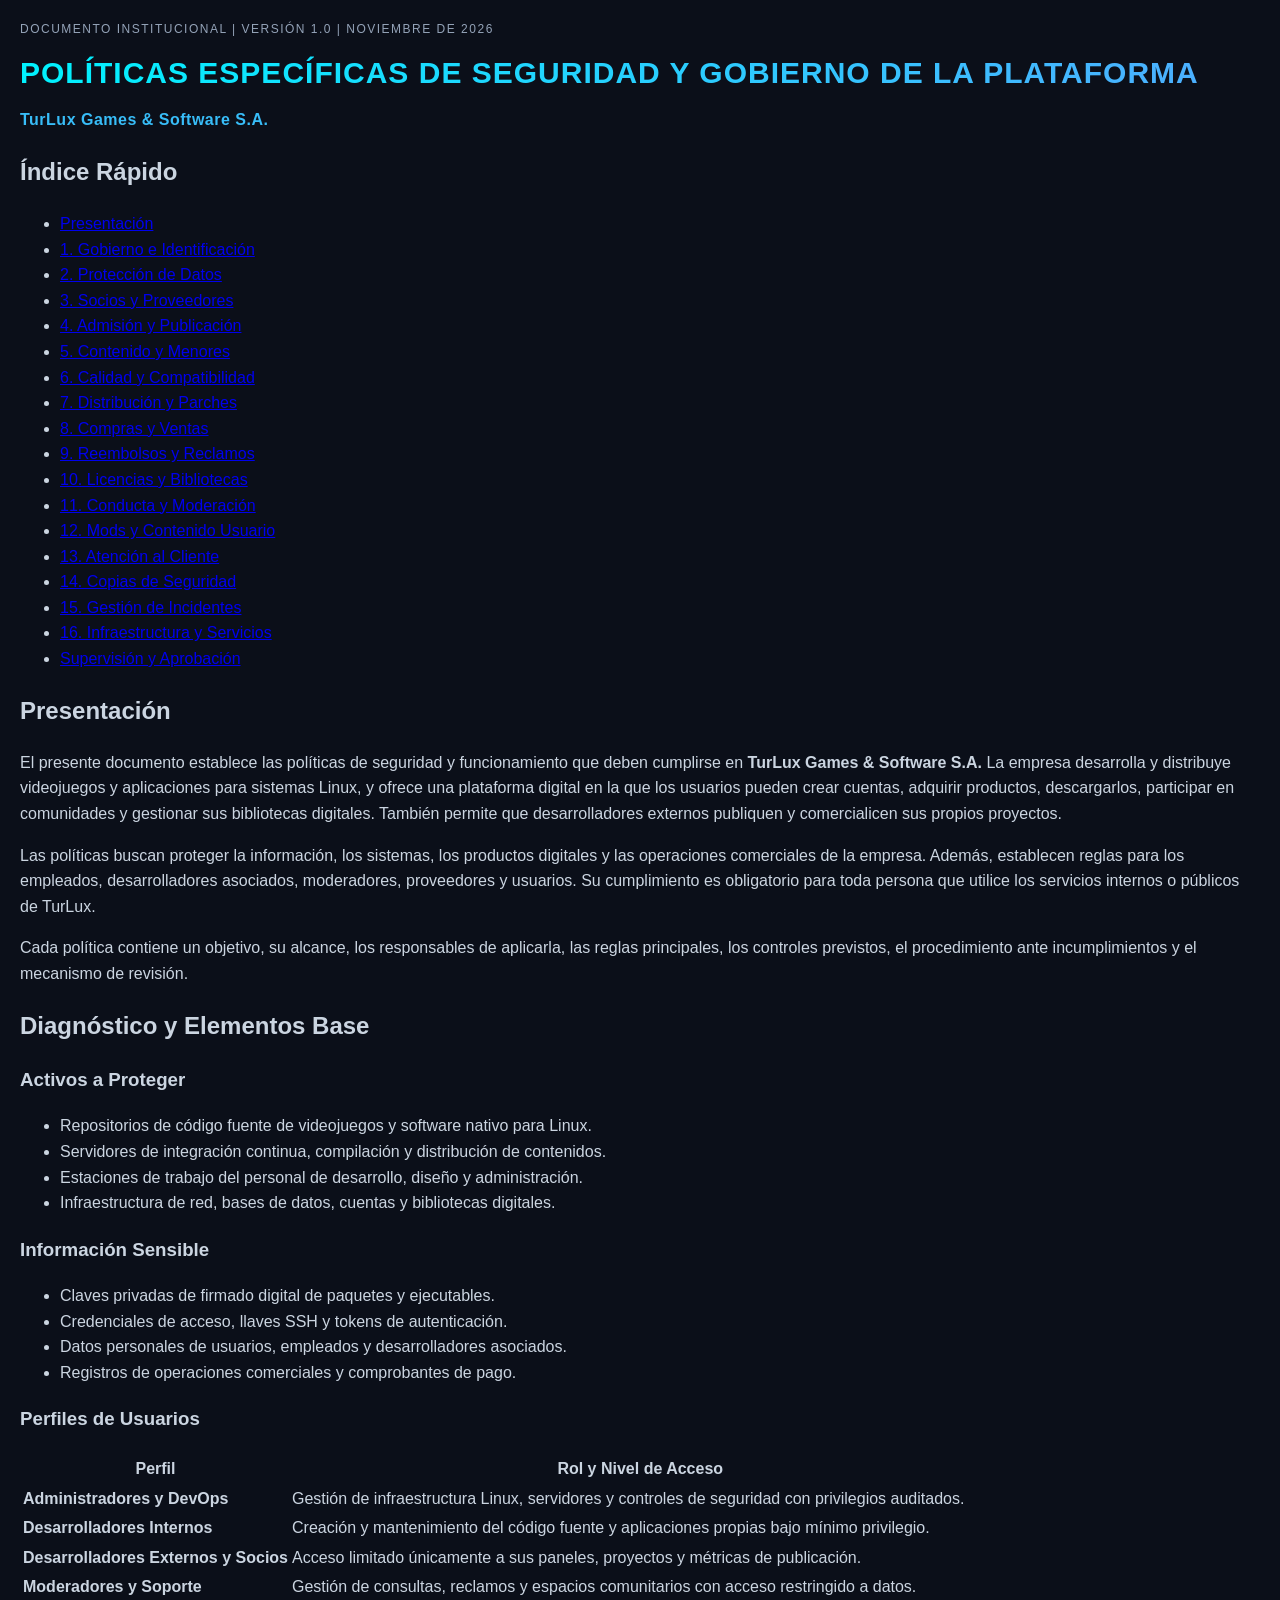
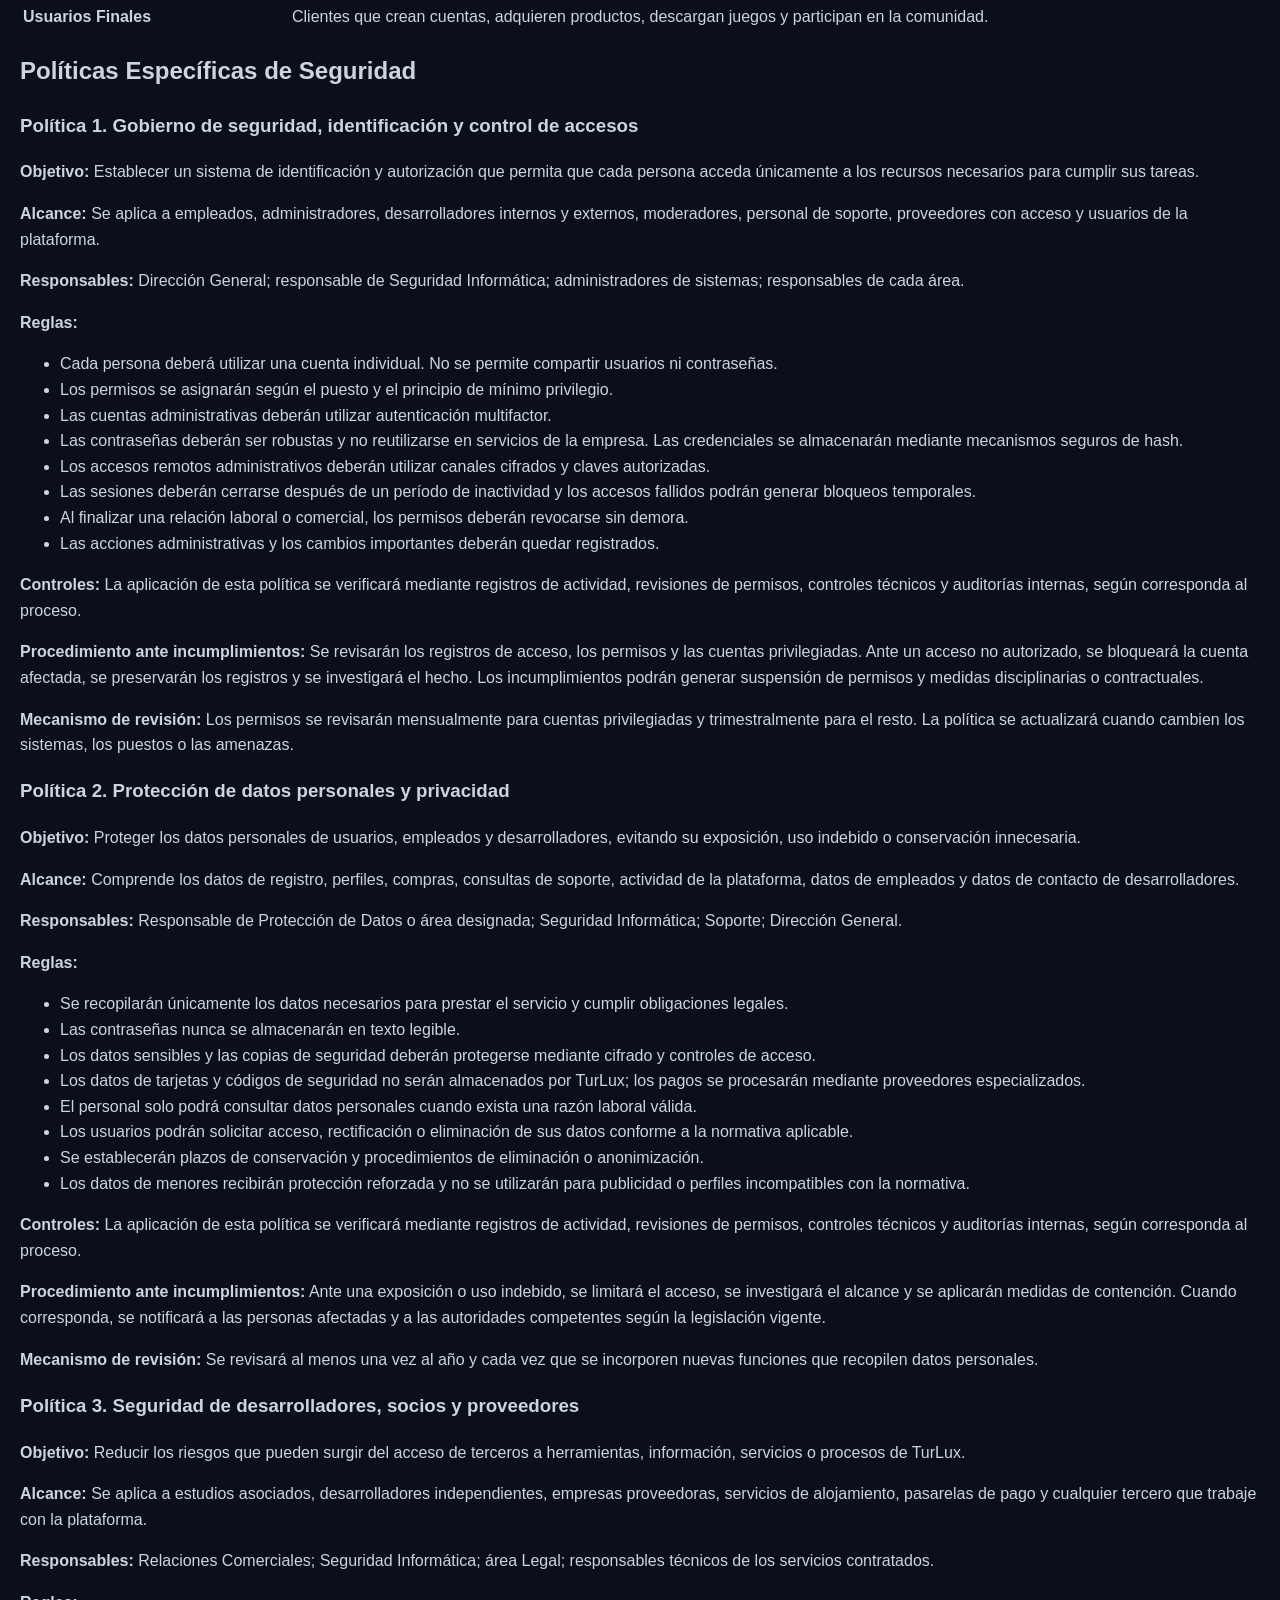
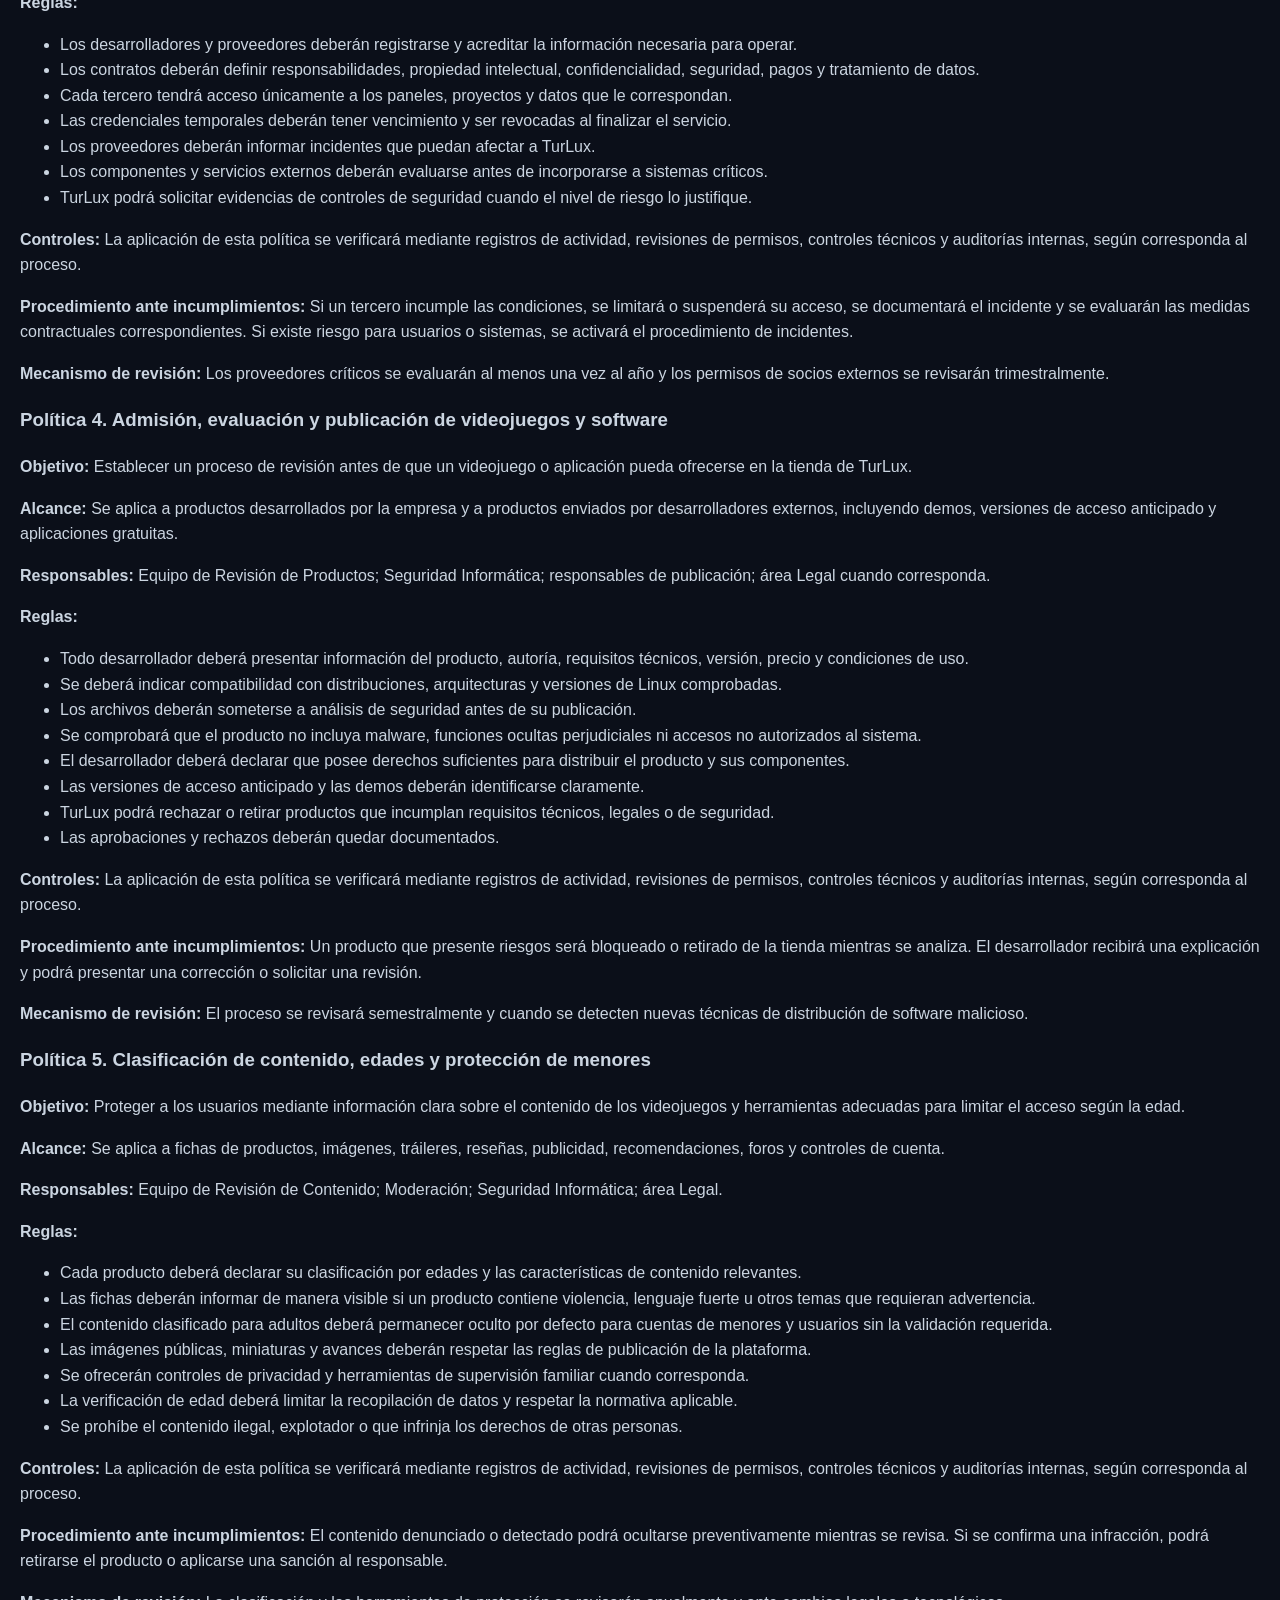
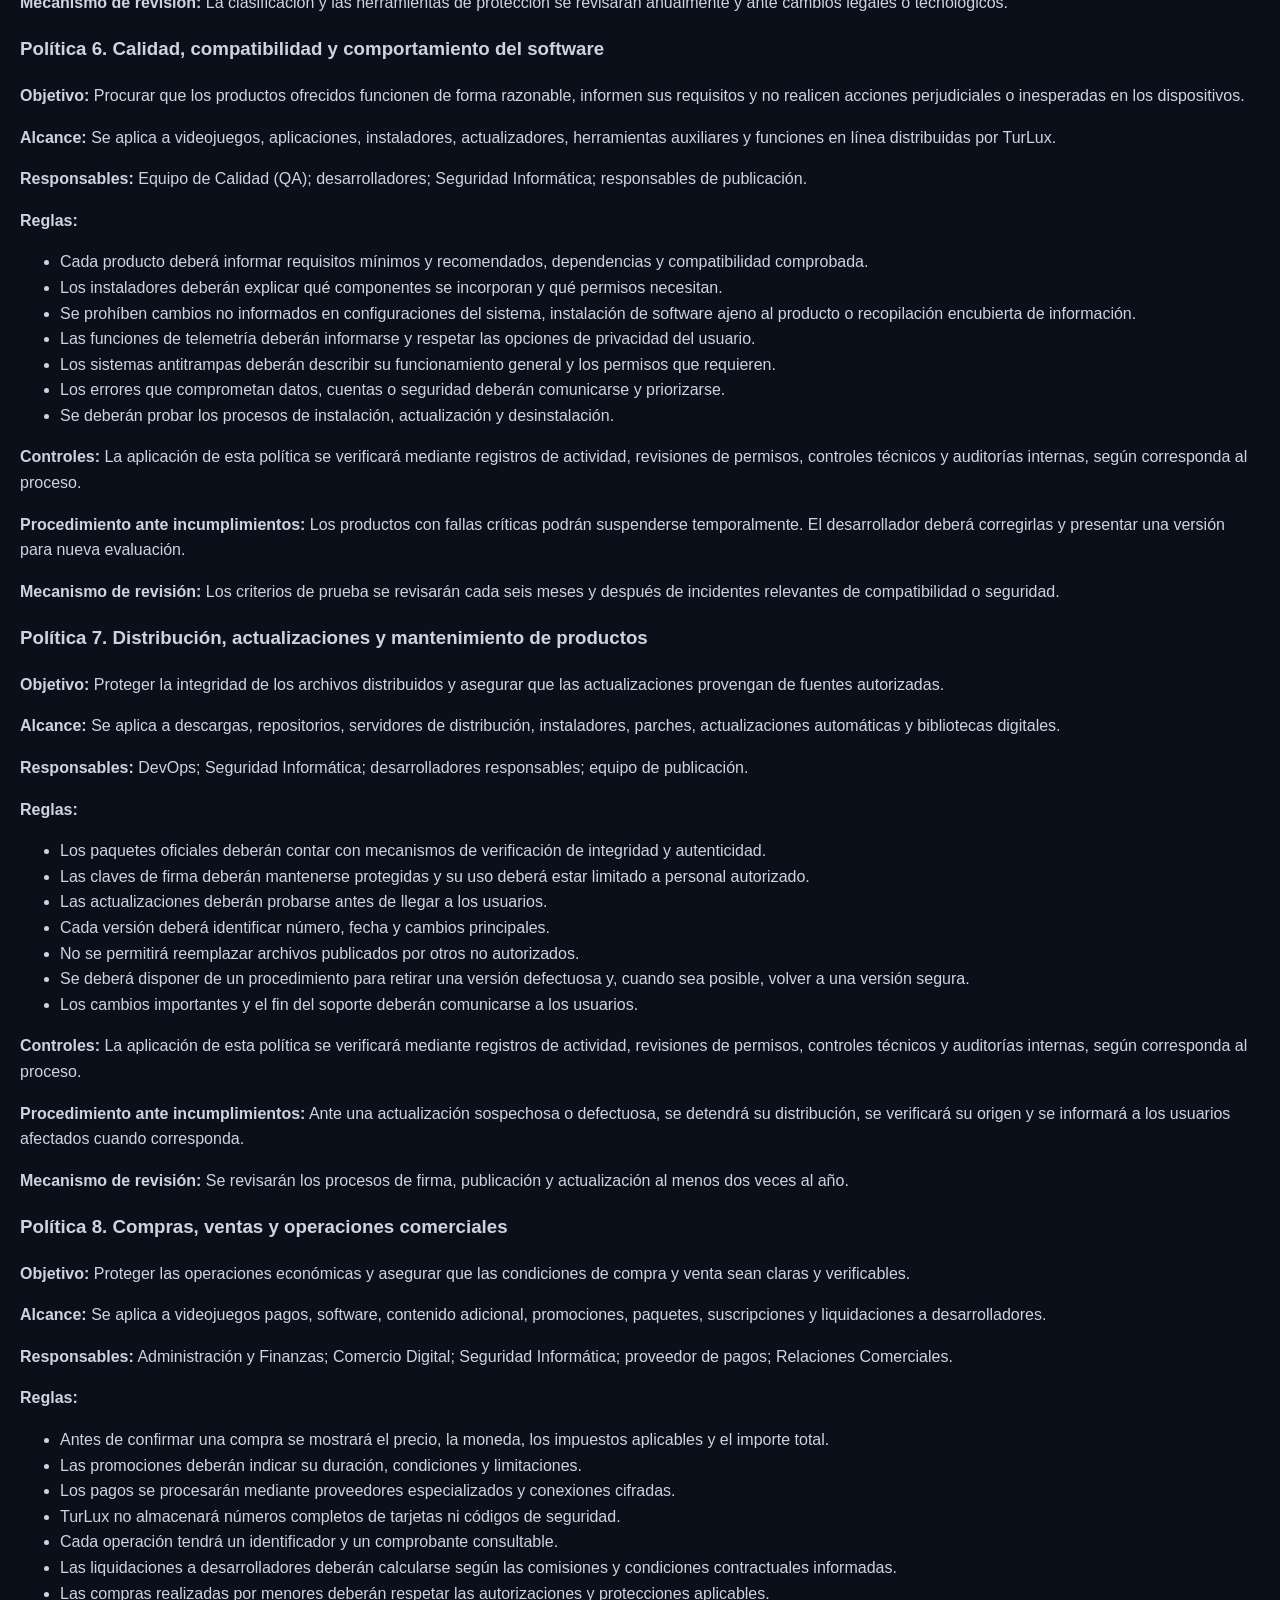
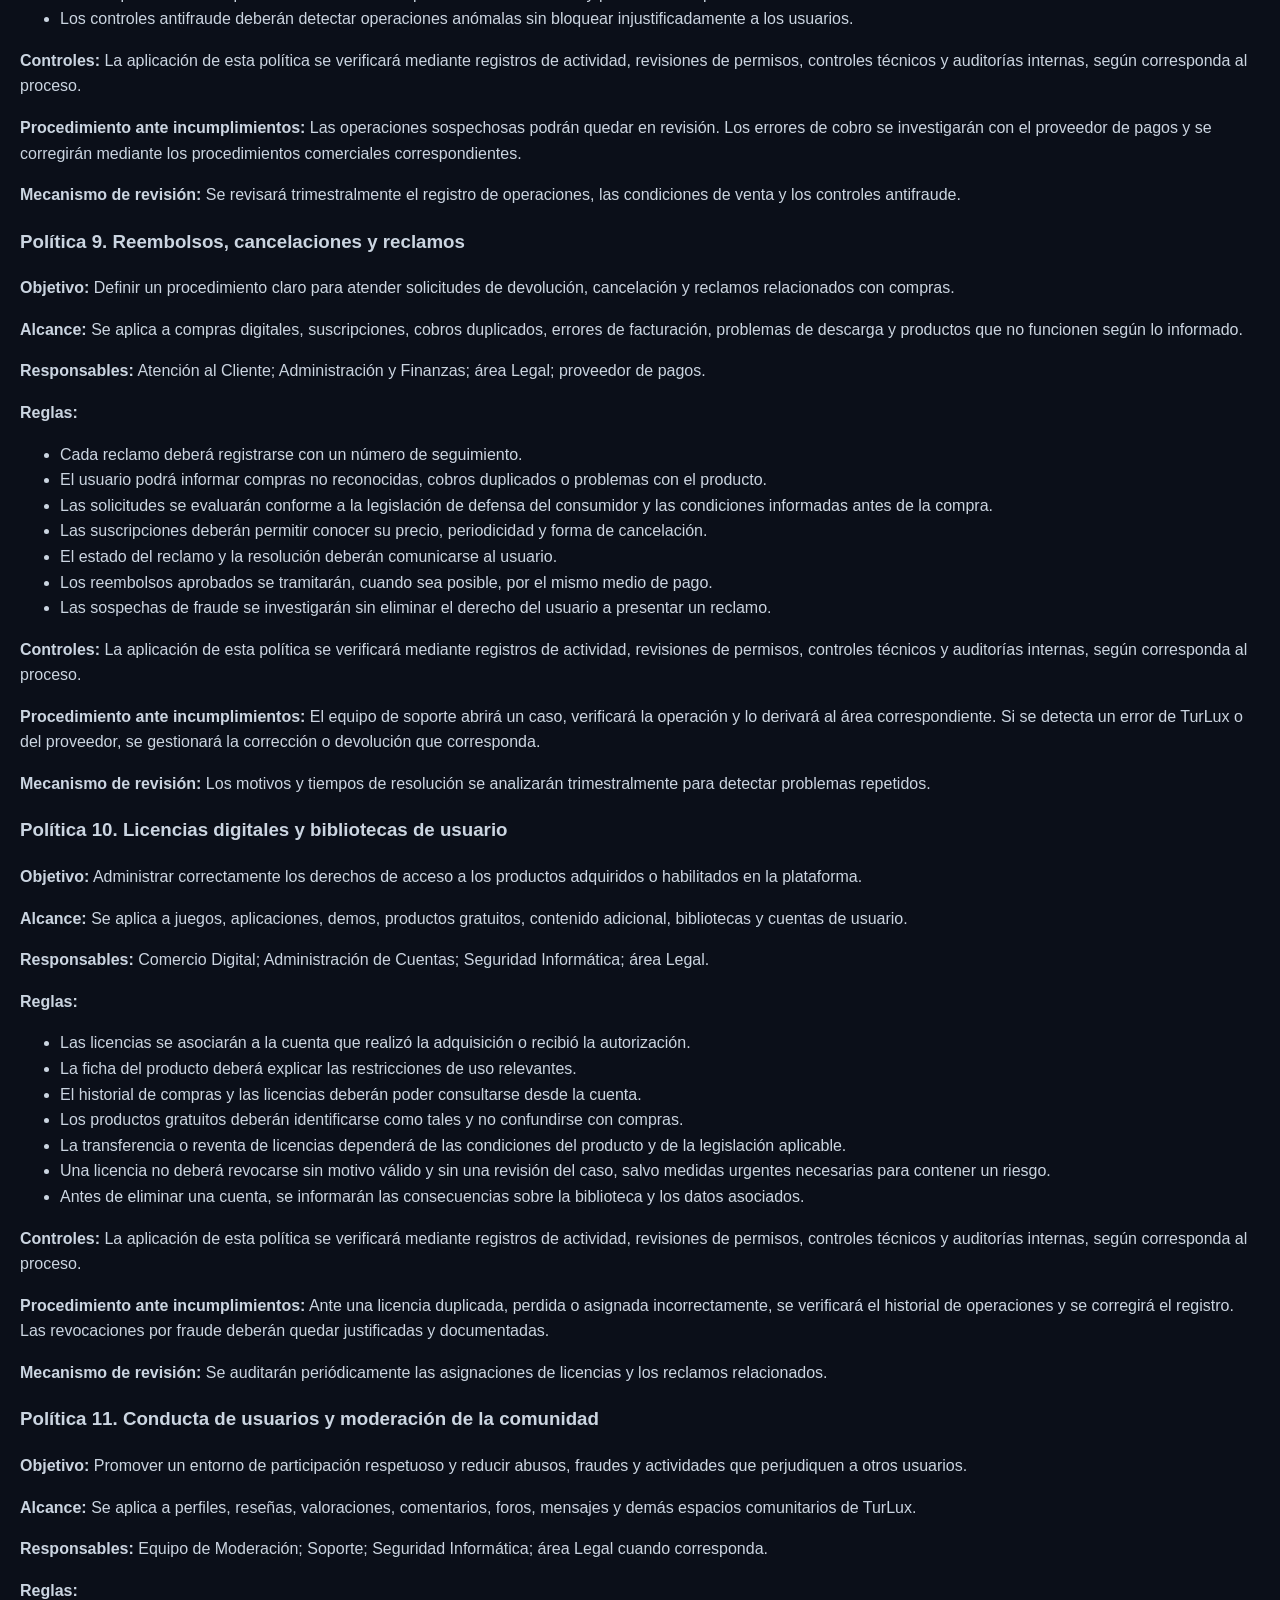
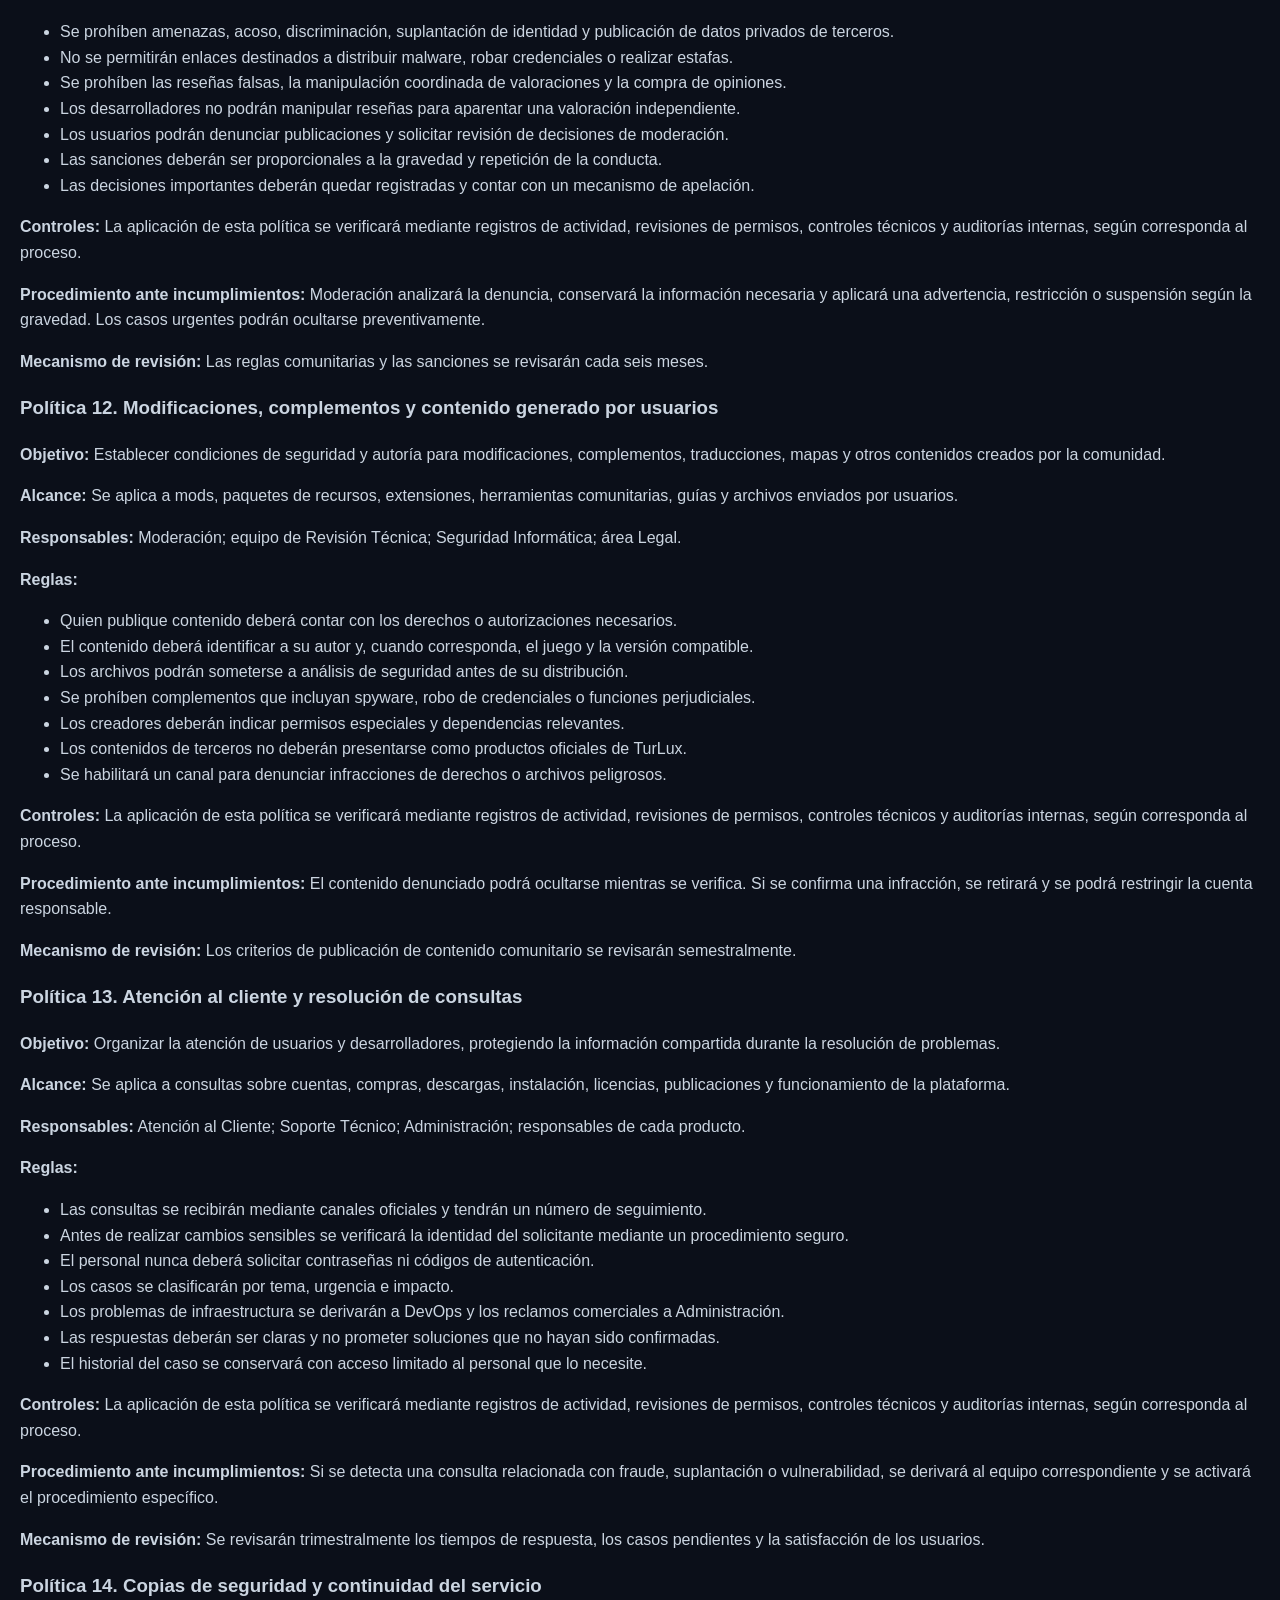
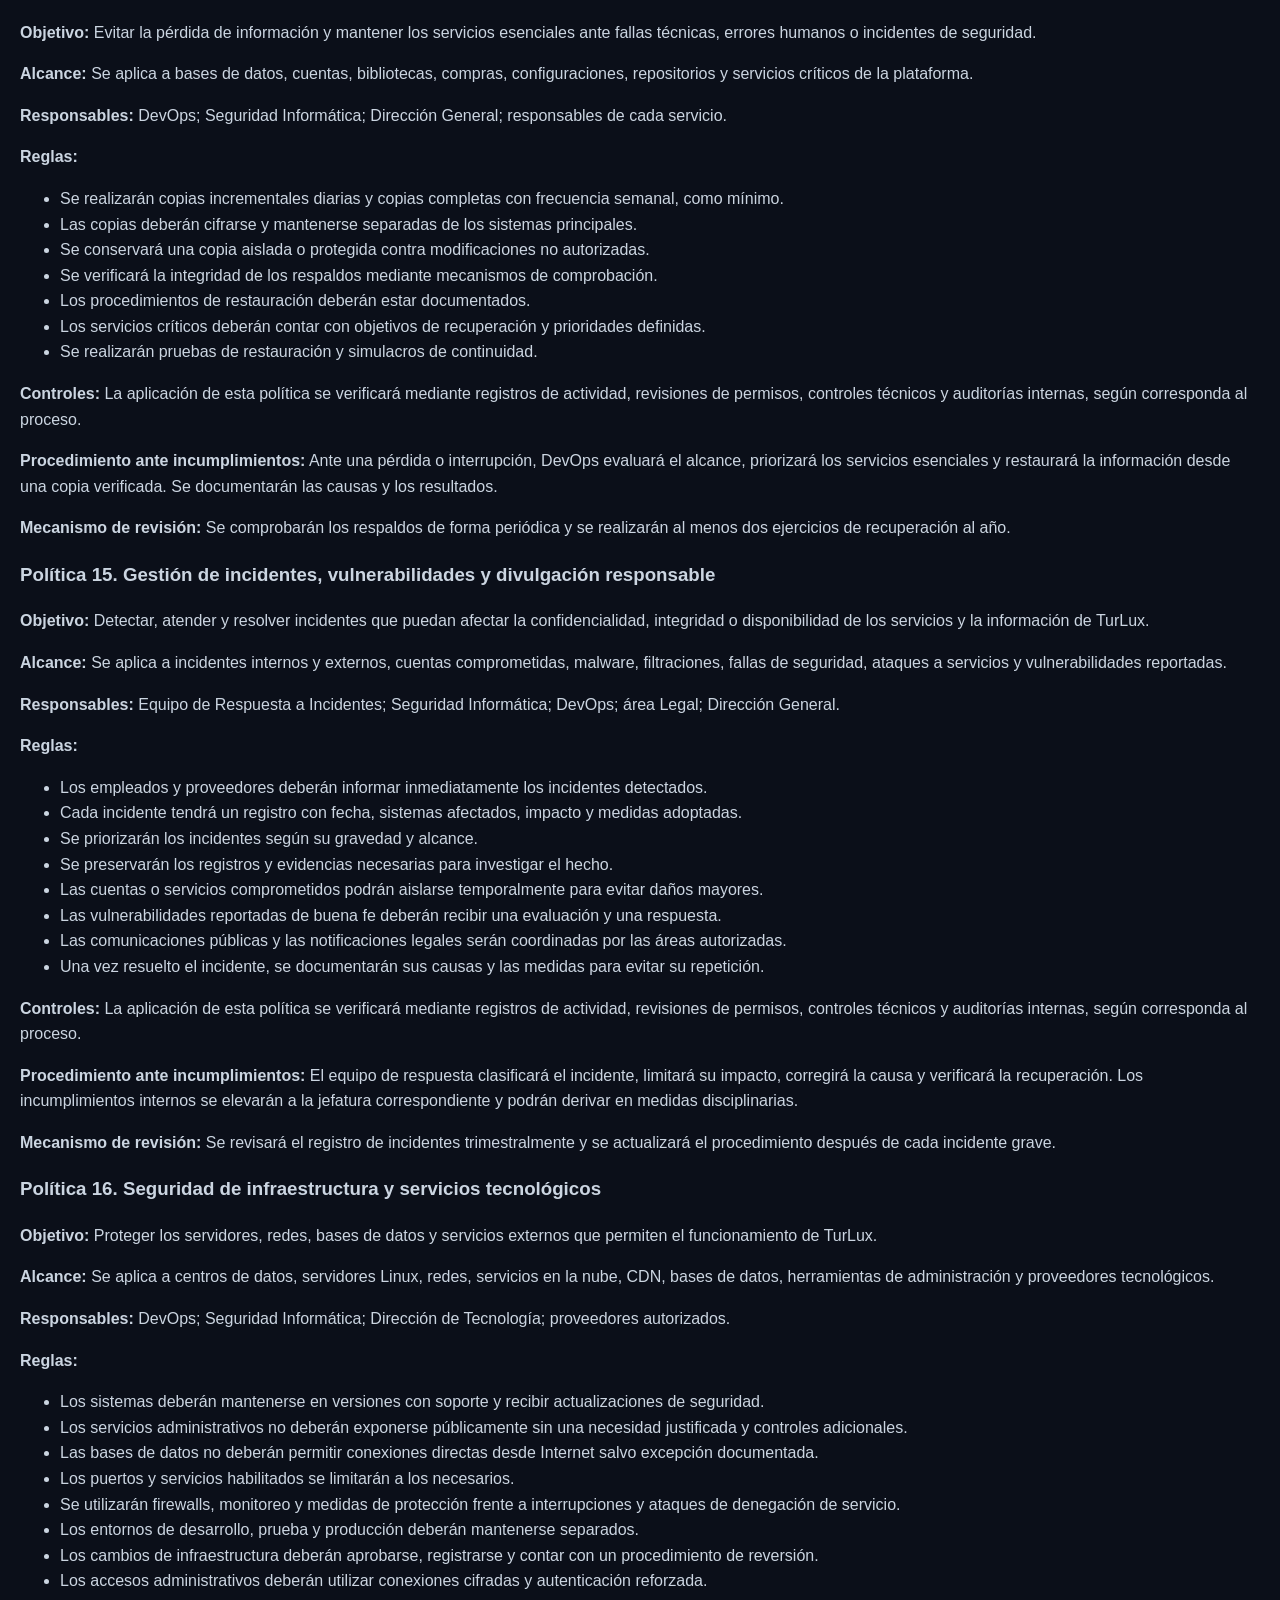
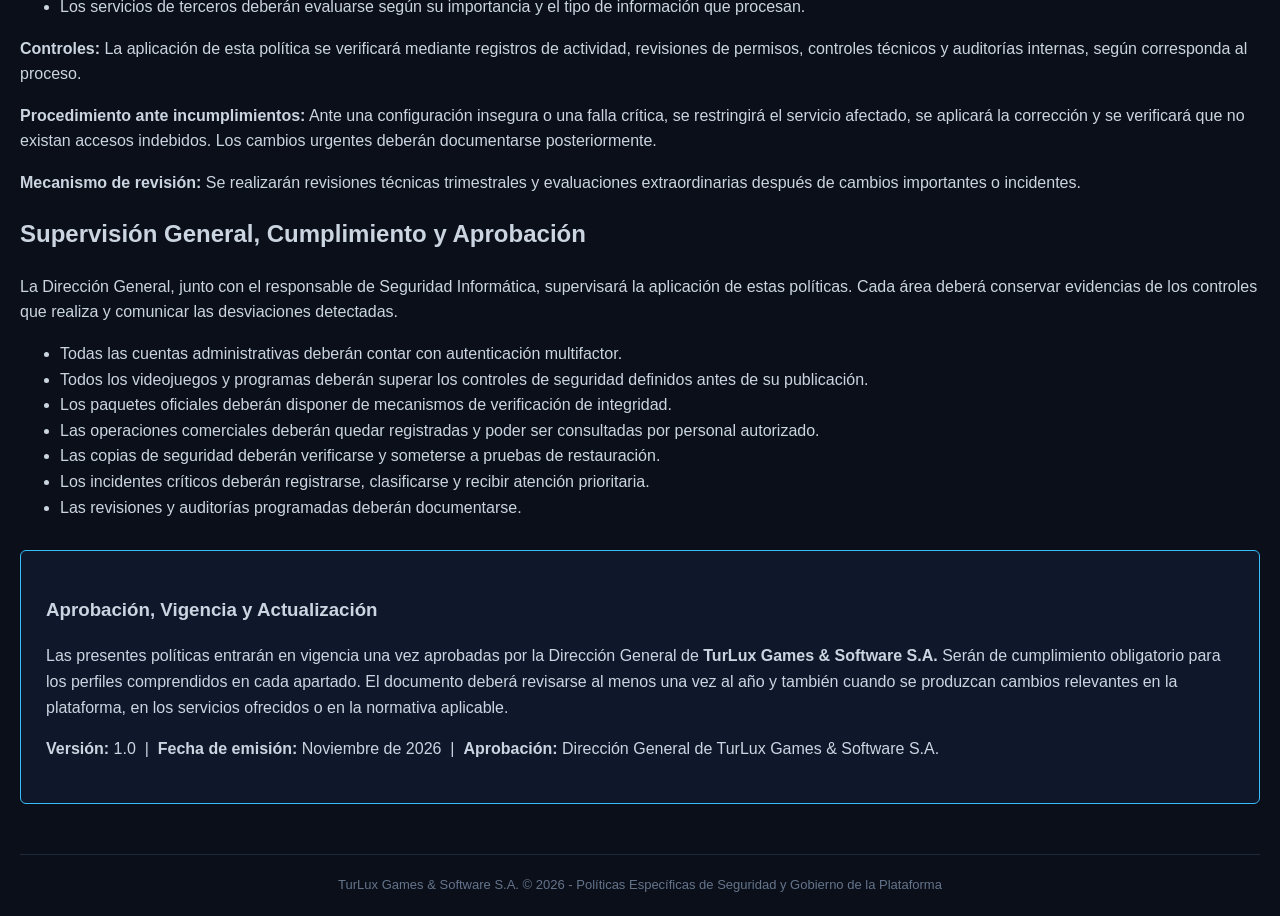
==== commit d6f84740: "one" ====
--- a/politica.html
+++ b/politica.html
@@ -3,413 +3,455 @@
 <head>
     <meta charset="UTF-8">
     <meta name="viewport" content="width=device-width, initial-scale=1.0">
-    <title>Políticas Específicas de Seguridad - TurLux Games & Software S.A.</title>
+    <title>Políticas de Seguridad y Gobierno - TurLux Games & Software S.A.</title>
     <link rel="stylesheet" href="estilos.css">
 </head>
 <body>
 
-    <div class="contenedor-principal">
+    <div class="contenedor">
         
-        <header class="hero-header">
-            <div class="meta-doc">Documento Institucional &bull; Versión 1.0 &bull; Noviembre de 2026[cite: 1]</div>
+        <header>
+            <div class="meta-doc">Documento Institucional | Versión 1.0 | Noviembre de 2026</div>
             <h1>Políticas Específicas de Seguridad y Gobierno de la Plataforma</h1>
             <div class="empresa">TurLux Games & Software S.A.</div>
-            <nav class="main-nav">
-                <a href="index.html">&#8592; Volver a la Tienda / Inicio</a>
-                <a href="#indice-general">Índice General</a>
-            </nav>
         </header>
 
-        <nav id="indice-general" class="indice-completo">
-            <h2>Índice General de Políticas</h2>
+        <nav class="indice">
+            <h2>Índice Rápido</h2>
             <ul>
-                <li><a href="#presentacion">Presentación Institucional</a></li>
-                <li><a href="#pol-1">1. Gobierno de seguridad, identificación y control de accesos</a></li>
-                <li><a href="#pol-2">2. Protección de datos personales y privacidad</a></li>
-                <li><a href="#pol-3">3. Seguridad de desarrolladores, socios y proveedores</a></li>
-                <li><a href="#pol-4">4. Admisión, evaluación y publicación de videojuegos y software</a></li>
-                <li><a href="#pol-5">5. Clasificación de contenido, edades y protección de menores</a></li>
-                <li><a href="#pol-6">6. Calidad, compatibilidad y comportamiento del software</a></li>
-                <li><a href="#pol-7">7. Distribución, actualizaciones y mantenimiento de productos</a></li>
-                <li><a href="#pol-8">8. Compras, ventas y operaciones comerciales</a></li>
-                <li><a href="#pol-9">9. Reembolsos, cancelaciones y reclamos</a></li>
-                <li><a href="#pol-10">10. Licencias digitales y bibliotecas de usuario</a></li>
-                <li><a href="#pol-11">11. Conducta de usuarios y moderación de la comunidad</a></li>
-                <li><a href="#pol-12">12. Modificaciones, complementos y contenido generado por usuarios</a></li>
-                <li><a href="#pol-13">13. Atención al cliente y resolución de consultas</a></li>
-                <li><a href="#pol-14">14. Copias de seguridad y continuidad del servicio</a></li>
-                <li><a href="#pol-15">15. Gestión de incidentes, vulnerabilidades y divulgación responsable</a></li>
-                <li><a href="#pol-16">16. Seguridad de infraestructura y servicios tecnológicos</a></li>
-                <li><a href="#supervision">Supervisión general y cumplimiento</a></li>
-                <li><a href="#aprobacion">Aprobación, vigencia y actualización</a></li>
+                <li><a href="#presentacion">Presentación</a></li>
+                <li><a href="#politica-1">1. Gobierno e Identificación</a></li>
+                <li><a href="#politica-2">2. Protección de Datos</a></li>
+                <li><a href="#politica-3">3. Socios y Proveedores</a></li>
+                <li><a href="#politica-4">4. Admisión y Publicación</a></li>
+                <li><a href="#politica-5">5. Contenido y Menores</a></li>
+                <li><a href="#politica-6">6. Calidad y Compatibilidad</a></li>
+                <li><a href="#politica-7">7. Distribución y Parches</a></li>
+                <li><a href="#politica-8">8. Compras y Ventas</a></li>
+                <li><a href="#politica-9">9. Reembolsos y Reclamos</a></li>
+                <li><a href="#politica-10">10. Licencias y Bibliotecas</a></li>
+                <li><a href="#politica-11">11. Conducta y Moderación</a></li>
+                <li><a href="#politica-12">12. Mods y Contenido Usuario</a></li>
+                <li><a href="#politica-13">13. Atención al Cliente</a></li>
+                <li><a href="#politica-14">14. Copias de Seguridad</a></li>
+                <li><a href="#politica-15">15. Gestión de Incidentes</a></li>
+                <li><a href="#politica-16">16. Infraestructura y Servicios</a></li>
+                <li><a href="#supervision">Supervisión y Aprobación</a></li>
             </ul>
         </nav>
 
-        <main class="documento-texto">
-            <section id="presentacion" class="sec-doc">
-                <h2>Presentación</h2>
-                <p>El presente documento establece las políticas de seguridad y funcionamiento que deben cumplirse en TurLux Games & Software S.A. La empresa desarrolla y distribuye videojuegos y aplicaciones para sistemas Linux, y ofrece una plataforma digital en la que los usuarios pueden crear cuentas, adquirir productos, descargarlos, participar en comunidades y gestionar sus bibliotecas digitales. También permite que desarrolladores externos publiquen y comercialicen sus propios proyectos[cite: 1].</p>
-                <p>Las políticas buscan proteger la información, los sistemas, los productos digitales y las operaciones comerciales de la empresa. Además, establecen reglas para los empleados, desarrolladores asociados, moderadores, proveedores y usuarios. Su cumplimiento es obligatorio para toda persona que utilice los servicios internos o públicos de TurLux[cite: 1].</p>
-                <p>Cada política contiene un objetivo, su alcance, los responsables de aplicarla, las reglas principales, los controles previstos, el procedimiento ante incumplimientos y el mecanismo de revisión[cite: 1].</p>
-            </section>
-
-            <section class="sec-doc">
-                <h2>Cuerpo de Políticas Específicas (1 a 16)</h2>
-
-                <div class="politica-card" id="pol-1">
-                    <h3>Política 1. Gobierno de seguridad, identificación y control de accesos</h3>
-                    <p><strong>Objetivo:</strong> Establecer un sistema de identificación y autorización que permita que cada persona acceda únicamente a los recursos necesarios para cumplir sus tareas[cite: 1].</p>
-                    <p><strong>Alcance:</strong> Se aplica a empleados, administradores, desarrolladores internos y externos, moderadores, personal de soporte, proveedores con acceso y usuarios de la plataforma[cite: 1].</p>
-                    <p><strong>Responsables:</strong> Dirección General; responsable de Seguridad Informática; administradores de sistemas; responsables de cada área[cite: 1].</p>
-                    <p><strong>Reglas:</strong></p>
-                    <ul>
-                        <li>Cada persona deberá utilizar una cuenta individual. No se permite compartir usuarios ni contraseñas[cite: 1].</li>
-                        <li>Los permisos se asignarán según el puesto y el principio de mínimo privilegio[cite: 1].</li>
-                        <li>Las cuentas administrativas deberán utilizar autenticación multifactor[cite: 1].</li>
-                        <li>Las contraseñas deberán ser robustas y no reutilizarse en servicios de la empresa. Las credenciales se almacenarán mediante mecanismos seguros de hash[cite: 1].</li>
-                        <li>Los accesos remotos administrativos deberán utilizar canales cifrados y claves autorizadas[cite: 1].</li>
-                        <li>Las sesiones deberán cerrarse después de un período de inactividad y los accesos fallidos podrán generar bloqueos temporales[cite: 1].</li>
-                        <li>Al finalizar una relación laboral o comercial, los permisos deberán revocarse sin demora[cite: 1].</li>
-                        <li>Las acciones administrativas y los cambios importantes deberán quedar registrados[cite: 1].</li>
-                    </ul>
-                    <p><strong>Controles:</strong> La aplicación de esta política se verificará mediante registros de actividad, revisiones de permisos, controles técnicos y auditorías internas, según corresponda al proceso[cite: 1].</p>
-                    <p><strong>Procedimiento ante incumplimientos:</strong> Se revisarán los registros de acceso, los permisos y las cuentas privilegiadas. Ante un acceso no autorizado, se bloqueará la cuenta afectada, se preservarán los registros y se investigará el hecho. Los incumplimientos podrán generar suspensión de permisos y medidas disciplinarias o contractuales[cite: 1].</p>
-                    <p><strong>Mecanismo de revisión:</strong> Los permisos se revisarán mensualmente para cuentas privilegiadas y trimestralmente para el resto. La política se actualizará cuando cambien los sistemas, los puestos o las amenazas[cite: 1].</p>
-                </div>
-
-                <div class="politica-card" id="pol-2">
-                    <h3>Política 2. Protección de datos personales y privacidad</h3>
-                    <p><strong>Objetivo:</strong> Proteger los datos personales de usuarios, empleados y desarrolladores, evitando su exposición, uso indebido o conservación innecesaria[cite: 1].</p>
-                    <p><strong>Alcance:</strong> Comprende los datos de registro, perfiles, compras, consultas de soporte, actividad de la plataforma, datos de empleados y datos de contacto de desarrolladores[cite: 1].</p>
-                    <p><strong>Responsables:</strong> Responsable de Protección de Datos o área designada; Seguridad Informática; Soporte; Dirección General[cite: 1].</p>
-                    <p><strong>Reglas:</strong></p>
-                    <ul>
-                        <li>Se recopilarán únicamente los datos necesarios para prestar el servicio y cumplir obligaciones legales[cite: 1].</li>
-                        <li>Las contraseñas nunca se almacenarán en texto legible[cite: 1].</li>
-                        <li>Los datos sensibles y las copias de seguridad deberán protegerse mediante cifrado y controles de acceso[cite: 1].</li>
-                        <li>Los datos de tarjetas y códigos de seguridad no serán almacenados por TurLux; los pagos se procesarán mediante proveedores especializados[cite: 1].</li>
-                        <li>El personal solo podrá consultar datos personales cuando exista una razón laboral válida[cite: 1].</li>
-                        <li>Los usuarios podrán solicitar acceso, rectificación o eliminación de sus datos conforme a la normativa aplicable[cite: 1].</li>
-                        <li>Se establecerán plazos de conservación y procedimientos de eliminación o anonimización[cite: 1].</li>
-                        <li>Los datos de menores recibirán protección reforzada y no se utilizarán para publicidad o perfiles incompatibles con la normativa[cite: 1].</li>
-                    </ul>
-                    <p><strong>Controles:</strong> La aplicación de esta política se verificará mediante registros de actividad, revisiones de permisos, controles técnicos y auditorías internas, según corresponda al proceso[cite: 1].</p>
-                    <p><strong>Procedimiento ante incumplimientos:</strong> Ante una exposición o uso indebido, se limitará el acceso, se investigará el alcance y se aplicarán medidas de contención. Cuando corresponda, se notificará a las personas afectadas y a las autoridades competentes según la legislación vigente[cite: 1].</p>
-                    <p><strong>Mecanismo de revisión:</strong> Se revisará al menos una vez al año y cada vez que se incorporen nuevas funciones que recopilen datos personales[cite: 1].</p>
-                </div>
-
-                <div class="politica-card" id="pol-3">
-                    <h3>Política 3. Seguridad de desarrolladores, socios y proveedores</h3>
-                    <p><strong>Objetivo:</strong> Reducir los riesgos que pueden surgir del acceso de terceros a herramientas, información, servicios o procesos de TurLux[cite: 1].</p>
-                    <p><strong>Alcance:</strong> Se aplica a estudios asociados, desarrolladores independientes, empresas proveedoras, servicios de alojamiento, pasarelas de pago y cualquier tercero que trabaje con la plataforma[cite: 1].</p>
-                    <p><strong>Responsables:</strong> Relaciones Comerciales; Seguridad Informática; área Legal; responsables técnicos de los servicios contratados[cite: 1].</p>
-                    <p><strong>Reglas:</strong></p>
-                    <ul>
-                        <li>Los desarrolladores y proveedores deberán registrarse y acreditar la información necesaria para operar[cite: 1].</li>
-                        <li>Los contratos deberán definir responsabilidades, propiedad intelectual, confidencialidad, seguridad, pagos y tratamiento de datos[cite: 1].</li>
-                        <li>Cada tercero tendrá acceso únicamente a los paneles, proyectos y datos que le correspondan[cite: 1].</li>
-                        <li>Las credenciales temporales deberán tener vencimiento y ser revocadas al finalizar el servicio[cite: 1].</li>
-                        <li>Los proveedores deberán informar incidentes que puedan afectar a TurLux[cite: 1].</li>
-                        <li>Los componentes y servicios externos deberán evaluarse antes de incorporarse a sistemas críticos[cite: 1].</li>
-                        <li>TurLux podrá solicitar evidencias de controles de seguridad cuando el nivel de riesgo lo justifique[cite: 1].</li>
-                    </ul>
-                    <p><strong>Controles:</strong> La aplicación de esta política se verificará mediante registros de actividad, revisiones de permisos, controles técnicos y auditorías internas, según corresponda al proceso[cite: 1].</p>
-                    <p><strong>Procedimiento ante incumplimientos:</strong> Si un tercero incumple las condiciones, se limitará o suspenderá su acceso, se documentará el incidente y se evaluarán las medidas contractuales correspondientes. Si existe riesgo para usuarios o sistemas, se activará el procedimiento de incidentes[cite: 1].</p>
-                    <p><strong>Mecanismo de revisión:</strong> Los proveedores críticos se evaluarán al menos una vez al año y los permisos de socios externos se revisarán trimestralmente[cite: 1].</p>
-                </div>
-
-                <div class="politica-card" id="pol-4">
-                    <h3>Política 4. Admisión, evaluación y publicación de videojuegos y software</h3>
-                    <p><strong>Objetivo:</strong> Establecer un proceso de revisión antes de que un videojuego o aplicación pueda ofrecerse en la tienda de TurLux[cite: 1].</p>
-                    <p><strong>Alcance:</strong> Se aplica a productos desarrollados por la empresa y a productos enviados por desarrolladores externos, incluyendo demos, versiones de acceso anticipado y aplicaciones gratuitas[cite: 1].</p>
-                    <p><strong>Responsables:</strong> Equipo de Revisión de Productos; Seguridad Informática; responsables de publicación; área Legal cuando corresponda[cite: 1].</p>
-                    <p><strong>Reglas:</strong></p>
-                    <ul>
-                        <li>Todo desarrollador deberá presentar información del producto, autoría, requisitos técnicos, versión, precio y condiciones de uso[cite: 1].</li>
-                        <li>Se deberá indicar compatibilidad con distribuciones, arquitecturas y versiones de Linux comprobadas[cite: 1].</li>
-                        <li>Los archivos deberán someterse a análisis de seguridad antes de su publicación[cite: 1].</li>
-                        <li>Se comprobará que el producto no incluya malware, funciones ocultas perjudiciales ni accesos no autorizados al sistema[cite: 1].</li>
-                        <li>El desarrollador deberá declarar que posee derechos suficientes para distribuir el producto y sus componentes[cite: 1].</li>
-                        <li>Las versiones de acceso anticipado y las demos deberán identificarse claramente[cite: 1].</li>
-                        <li>TurLux podrá rechazar o retirar productos que incumplan requisitos técnicos, legales o de seguridad[cite: 1].</li>
-                        <li>Las aprobaciones y rechazos deberán quedar documentados[cite: 1].</li>
-                    </ul>
-                    <p><strong>Controles:</strong> La aplicación de esta política se verificará mediante registros de actividad, revisiones de permisos, controles técnicos y auditorías internas, según corresponda al proceso[cite: 1].</p>
-                    <p><strong>Procedimiento ante incumplimientos:</strong> Un producto que presente riesgos será bloqueado o retirado de la tienda mientras se analiza. El desarrollador recibirá una explicación y podrá presentar una corrección o solicitar una revisión[cite: 1].</p>
-                    <p><strong>Mecanismo de revisión:</strong> El proceso se revisará semestralmente y cuando se detecten nuevas técnicas de distribución de software malicioso[cite: 1].</p>
-                </div>
-
-                <div class="politica-card" id="pol-5">
-                    <h3>Política 5. Clasificación de contenido, edades y protección de menores</h3>
-                    <p><strong>Objetivo:</strong> Proteger a los usuarios mediante información clara sobre el contenido de los videojuegos y herramientas adecuadas para limitar el acceso según la edad[cite: 1].</p>
-                    <p><strong>Alcance:</strong> Se aplica a fichas de productos, imágenes, tráileres, reseñas, publicidad, recomendaciones, foros y controles de cuenta[cite: 1].</p>
-                    <p><strong>Responsables:</strong> Equipo de Revisión de Contenido; Moderación; Seguridad Informática; área Legal[cite: 1].</p>
-                    <p><strong>Reglas:</strong></p>
-                    <ul>
-                        <li>Cada producto deberá declarar su clasificación por edades y las características de contenido relevantes[cite: 1].</li>
-                        <li>Las fichas deberán informar de manera visible si un producto contiene violencia, lenguaje fuerte u otros temas que requieran advertencia[cite: 1].</li>
-                        <li>El contenido clasificado para adultos deberá permanecer oculto por defecto para cuentas de menores y usuarios sin la validación requerida[cite: 1].</li>
-                        <li>Las imágenes públicas, miniaturas y avances deberán respetar las reglas de publicación de la plataforma[cite: 1].</li>
-                        <li>Se ofrecerán controles de privacidad y herramientas de supervisión familiar cuando corresponda[cite: 1].</li>
-                        <li>La verificación de edad deberá limitar la recopilación de datos y respetar la normativa aplicable[cite: 1].</li>
-                        <li>Se prohíbe el contenido ilegal, explotador o que infrinja los derechos de otras personas[cite: 1].</li>
-                    </ul>
-                    <p><strong>Controles:</strong> La aplicación de esta política se verificará mediante registros de actividad, revisiones de permisos, controles técnicos y auditorías internas, según corresponda al proceso[cite: 1].</p>
-                    <p><strong>Procedimiento ante incumplimientos:</strong> El contenido denunciado o detectado podrá ocultarse preventivamente mientras se revisa. Si se confirma una infracción, podrá retirarse el producto o aplicarse una sanción al responsable[cite: 1].</p>
-                    <p><strong>Mecanismo de revisión:</strong> La clasificación y las herramientas de protección se revisarán anualmente y ante cambios legales o tecnológicos[cite: 1].</p>
-                </div>
-
-                <div class="politica-card" id="pol-6">
-                    <h3>Política 6. Calidad, compatibilidad y comportamiento del software</h3>
-                    <p><strong>Objetivo:</strong> Procurar que los productos ofrecidos funcionen de forma razonable, informen sus requisitos y no realicen acciones perjudiciales o inesperadas en los dispositivos[cite: 1].</p>
-                    <p><strong>Alcance:</strong> Se aplica a videojuegos, aplicaciones, instaladores, actualizadores, herramientas auxiliares y funciones en línea distribuidas por TurLux[cite: 1].</p>
-                    <p><strong>Responsables:</strong> Equipo de Calidad (QA); desarrolladores; Seguridad Informática; responsables de publicación[cite: 1].</p>
-                    <p><strong>Reglas:</strong></p>
-                    <ul>
-                        <li>Cada producto deberá informar requisitos mínimos y recomendados, dependencias y compatibilidad comprobada[cite: 1].</li>
-                        <li>Los instaladores deberán explicar qué componentes se incorporan y qué permisos necesitan[cite: 1].</li>
-                        <li>Se prohíben cambios no informados en configuraciones del sistema, instalación de software ajeno al producto o recopilación encubierta de información[cite: 1].</li>
-                        <li>Las funciones de telemetría deberán informarse y respetar las opciones de privacidad del usuario[cite: 1].</li>
-                        <li>Los sistemas antitrampas deberán describir su funcionamiento general y los permisos que requieren[cite: 1].</li>
-                        <li>Los errores que comprometan datos, cuentas o seguridad deberán comunicarse y priorizarse[cite: 1].</li>
-                        <li>Se deberán probar los procesos de instalación, actualización y desinstalación[cite: 1].</li>
-                    </ul>
-                    <p><strong>Controles:</strong> La aplicación de esta política se verificará mediante registros de actividad, revisiones de permisos, controles técnicos y auditorías internas, según corresponda al proceso[cite: 1].</p>
-                    <p><strong>Procedimiento ante incumplimientos:</strong> Los productos con fallas críticas podrán suspenderse temporalmente. El desarrollador deberá corregirlas y presentar una versión para nueva evaluación[cite: 1].</p>
-                    <p><strong>Mecanismo de revisión:</strong> Los criterios de prueba se revisarán cada seis meses y después de incidentes relevantes de compatibilidad o seguridad[cite: 1].</p>
-                </div>
-
-                <div class="politica-card" id="pol-7">
-                    <h3>Política 7. Distribución, actualizaciones y mantenimiento de productos</h3>
-                    <p><strong>Objetivo:</strong> Proteger la integridad de los archivos distribuidos y asegurar que las actualizaciones provengan de fuentes autorizadas[cite: 1].</p>
-                    <p><strong>Alcance:</strong> Se aplica a descargas, repositorios, servidores de distribución, instaladores, parches, actualizaciones automáticas y bibliotecas digitales[cite: 1].</p>
-                    <p><strong>Responsables:</strong> DevOps; Seguridad Informática; desarrolladores responsables; equipo de publicación[cite: 1].</p>
-                    <p><strong>Reglas:</strong></p>
-                    <ul>
-                        <li>Los paquetes oficiales deberán contar con mecanismos de verificación de integridad y autenticidad[cite: 1].</li>
-                        <li>Las claves de firma deberán mantenerse protegidas y su uso deberá estar limitado a personal autorizado[cite: 1].</li>
-                        <li>Las actualizaciones deberán probarse antes de llegar a los usuarios[cite: 1].</li>
-                        <li>Cada versión deberá identificar número, fecha y cambios principales[cite: 1].</li>
-                        <li>No se permitirá reemplazar archivos publicados por otros no autorizados[cite: 1].</li>
-                        <li>Se deberá disponer de un procedimiento para retirar una versión defectuosa y, cuando sea posible, volver a una versión segura[cite: 1].</li>
-                        <li>Los cambios importantes y el fin del soporte deberán comunicarse a los usuarios[cite: 1].</li>
-                    </ul>
-                    <p><strong>Controles:</strong> La aplicación de esta política se verificará mediante registros de actividad, revisiones de permisos, controles técnicos y auditorías internas, según corresponda al proceso[cite: 1].</p>
-                    <p><strong>Procedimiento ante incumplimientos:</strong> Ante una actualización sospechosa o defectuosa, se detendrá su distribución, se verificará su origen y se informará a los usuarios afectados cuando corresponda[cite: 1].</p>
-                    <p><strong>Mecanismo de revisión:</strong> Se revisarán los procesos de firma, publicación y actualización al menos dos veces al año[cite: 1].</p>
-                </div>
-
-                <div class="politica-card" id="pol-8">
-                    <h3>Política 8. Compras, ventas y operaciones comerciales</h3>
-                    <p><strong>Objetivo:</strong> Proteger las operaciones económicas y asegurar que las condiciones de compra y venta sean claras y verificables[cite: 1].</p>
-                    <p><strong>Alcance:</strong> Se aplica a videojuegos pagos, software, contenido adicional, promociones, paquetes, suscripciones y liquidaciones a desarrolladores[cite: 1].</p>
-                    <p><strong>Responsables:</strong> Administración y Finanzas; Comercio Digital; Seguridad Informática; proveedor de pagos; Relaciones Comerciales[cite: 1].</p>
-                    <p><strong>Reglas:</strong></p>
-                    <ul>
-                        <li>Antes de confirmar una compra se mostrará el precio, la moneda, los impuestos aplicables y el importe total[cite: 1].</li>
-                        <li>Las promociones deberán indicar su duración, condiciones y limitaciones[cite: 1].</li>
-                        <li>Los pagos se procesarán mediante proveedores especializados y conexiones cifradas[cite: 1].</li>
-                        <li>TurLux no almacenará números completos de tarjetas ni códigos de seguridad[cite: 1].</li>
-                        <li>Cada operación tendrá un identificador y un comprobante consultable[cite: 1].</li>
-                        <li>Las liquidaciones a desarrolladores deberán calcularse según las comisiones y condiciones contractuales informadas[cite: 1].</li>
-                        <li>Las compras realizadas por menores deberán respetar las autorizaciones y protecciones aplicables[cite: 1].</li>
-                        <li>Los controles antifraude deberán detectar operaciones anómalas sin bloquear injustificadamente a los usuarios[cite: 1].</li>
-                    </ul>
-                    <p><strong>Controles:</strong> La aplicación de esta política se verificará mediante registros de actividad, revisiones de permisos, controles técnicos y auditorías internas, según corresponda al proceso[cite: 1].</p>
-                    <p><strong>Procedimiento ante incumplimientos:</strong> Las operaciones sospechosas podrán quedar en revisión. Los errores de cobro se investigarán con el proveedor de pagos y se corregirán mediante los procedimientos comerciales correspondientes[cite: 1].</p>
-                    <p><strong>Mecanismo de revisión:</strong> Se revisará trimestralmente el registro de operaciones, las condiciones de venta y los controles antifraude[cite: 1].</p>
-                </div>
-
-                <div class="politica-card" id="pol-9">
-                    <h3>Política 9. Reembolsos, cancelaciones y reclamos</h3>
-                    <p><strong>Objetivo:</strong> Definir un procedimiento claro para atender solicitudes de devolución, cancelación y reclamos relacionados con compras[cite: 1].</p>
-                    <p><strong>Alcance:</strong> Se aplica a compras digitales, suscripciones, cobros duplicados, errores de facturación, problemas de descarga y productos que no funcionen según lo informado[cite: 1].</p>
-                    <p><strong>Responsables:</strong> Atención al Cliente; Administración y Finanzas; área Legal; proveedor de pagos[cite: 1].</p>
-                    <p><strong>Reglas:</strong></p>
-                    <ul>
-                        <li>Cada reclamo deberá registrarse con un número de seguimiento[cite: 1].</li>
-                        <li>El usuario podrá informar compras no reconocidas, cobros duplicados o problemas con el producto[cite: 1].</li>
-                        <li>Las solicitudes se evaluarán conforme a la legislación de defensa del consumidor y las condiciones informadas antes de la compra[cite: 1].</li>
-                        <li>Las suscripciones deberán permitir conocer su precio, periodicidad y forma de cancelación[cite: 1].</li>
-                        <li>El estado del reclamo y la resolución deberán comunicarse al usuario[cite: 1].</li>
-                        <li>Los reembolsos aprobados se tramitarán, cuando sea posible, por el mismo medio de pago[cite: 1].</li>
-                        <li>Las sospechas de fraude se investigarán sin eliminar el derecho del usuario a presentar un reclamo[cite: 1].</li>
-                    </ul>
-                    <p><strong>Controles:</strong> La aplicación de esta política se verificará mediante registros de actividad, revisiones de permisos, controles técnicos y auditorías internas, según corresponda al proceso[cite: 1].</p>
-                    <p><strong>Procedimiento ante incumplimientos:</strong> El equipo de soporte abrirá un caso, verificará la operación y lo derivará al área correspondiente. Si se detecta un error de TurLux o del proveedor, se gestionará la corrección o devolución que corresponda[cite: 1].</p>
-                    <p><strong>Mecanismo de revisión:</strong> Los motivos y tiempos de resolución se analizarán trimestralmente para detectar problemas repetidos[cite: 1].</p>
-                </div>
-
-                <div class="politica-card" id="pol-10">
-                    <h3>Política 10. Licencias digitales y bibliotecas de usuario</h3>
-                    <p><strong>Objetivo:</strong> Administrar correctamente los derechos de acceso a los productos adquiridos o habilitados en la plataforma[cite: 1].</p>
-                    <p><strong>Alcance:</strong> Se aplica a juegos, aplicaciones, demos, productos gratuitos, contenido adicional, bibliotecas y cuentas de usuario[cite: 1].</p>
-                    <p><strong>Responsables:</strong> Comercio Digital; Administración de Cuentas; Seguridad Informática; área Legal[cite: 1].</p>
-                    <p><strong>Reglas:</strong></p>
-                    <ul>
-                        <li>Las licencias se asociarán a la cuenta que realizó la adquisición o recibió la autorización[cite: 1].</li>
-                        <li>La ficha del producto deberá explicar las restricciones de uso relevantes[cite: 1].</li>
-                        <li>El historial de compras y las licencias deberán poder consultarse desde la cuenta[cite: 1].</li>
-                        <li>Los productos gratuitos deberán identificarse como tales y no confundirse con compras[cite: 1].</li>
-                        <li>La transferencia o reventa de licencias dependerá de las condiciones del producto y de la legislación aplicable[cite: 1].</li>
-                        <li>Una licencia no deberá revocarse sin motivo válido y sin una revisión del caso, salvo medidas urgentes necesarias para contener un riesgo[cite: 1].</li>
-                        <li>Antes de eliminar una cuenta, se informarán las consecuencias sobre la biblioteca y los datos asociados[cite: 1].</li>
-                    </ul>
-                    <p><strong>Controles:</strong> La aplicación de esta política se verificará mediante registros de actividad, revisiones de permisos, controles técnicos y auditorías internas, según corresponda al proceso[cite: 1].</p>
-                    <p><strong>Procedimiento ante incumplimientos:</strong> Ante una licencia duplicada, perdida o asignada incorrectamente, se verificará el historial de operaciones y se corregirá el registro. Las revocaciones por fraude deberán quedar justificadas y documentadas[cite: 1].</p>
-                    <p><strong>Mecanismo de revisión:</strong> Se auditarán periódicamente las asignaciones de licencias y los reclamos relacionados[cite: 1].</p>
-                </div>
-
-                <div class="politica-card" id="pol-11">
-                    <h3>Política 11. Conducta de usuarios y moderación de la comunidad</h3>
-                    <p><strong>Objetivo:</strong> Promover un entorno de participación respetuoso y reducir abusos, fraudes y actividades que perjudiquen a otros usuarios[cite: 1].</p>
-                    <p><strong>Alcance:</strong> Se aplica a perfiles, reseñas, valoraciones, comentarios, foros, mensajes y demás espacios comunitarios de TurLux[cite: 1].</p>
-                    <p><strong>Responsables:</strong> Equipo de Moderación; Soporte; Seguridad Informática; área Legal cuando corresponda[cite: 1].</p>
-                    <p><strong>Reglas:</strong></p>
-                    <ul>
-                        <li>Se prohíben amenazas, acoso, discriminación, suplantación de identidad y publicación de datos privados de terceros[cite: 1].</li>
-                        <li>No se permitirán enlaces destinados a distribuir malware, robar credenciales o realizar estafas[cite: 1].</li>
-                        <li>Se prohíben las reseñas falsas, la manipulación coordinada de valoraciones y la compra de opiniones[cite: 1].</li>
-                        <li>Los desarrolladores no podrán manipular reseñas para aparentar una valoración independiente[cite: 1].</li>
-                        <li>Los usuarios podrán denunciar publicaciones y solicitar revisión de decisiones de moderación[cite: 1].</li>
-                        <li>Las sanciones deberán ser proporcionales a la gravedad y repetición de la conducta[cite: 1].</li>
-                        <li>Las decisiones importantes deberán quedar registradas y contar con un mecanismo de apelación[cite: 1].</li>
-                    </ul>
-                    <p><strong>Controles:</strong> La aplicación de esta política se verificará mediante registros de actividad, revisiones de permisos, controles técnicos y auditorías internas, según corresponda al proceso[cite: 1].</p>
-                    <p><strong>Procedimiento ante incumplimientos:</strong> Moderación analizará la denuncia, conservará la información necesaria y aplicará una advertencia, restricción o suspensión según la gravedad. Los casos urgentes podrán ocultarse preventivamente[cite: 1].</p>
-                    <p><strong>Mecanismo de revisión:</strong> Las reglas comunitarias y las sanciones se revisarán cada seis meses[cite: 1].</p>
-                </div>
-
-                <div class="politica-card" id="pol-12">
-                    <h3>Política 12. Modificaciones, complementos y contenido generado por usuarios</h3>
-                    <p><strong>Objetivo:</strong> Establecer condiciones de seguridad y autoría para modificaciones, complementos, traducciones, mapas y otros contenidos creados por la comunidad[cite: 1].</p>
-                    <p><strong>Alcance:</strong> Se aplica a mods, paquetes de recursos, extensiones, herramientas comunitarias, guías y archivos enviados por usuarios[cite: 1].</p>
-                    <p><strong>Responsables:</strong> Moderación; equipo de Revisión Técnica; Seguridad Informática; área Legal[cite: 1].</p>
-                    <p><strong>Reglas:</strong></p>
-                    <ul>
-                        <li>Quien publique contenido deberá contar con los derechos o autorizaciones necesarios[cite: 1].</li>
-                        <li>El contenido deberá identificar a su autor y, cuando corresponda, el juego y la versión compatible[cite: 1].</li>
-                        <li>Los archivos podrán someterse a análisis de seguridad antes de su distribución[cite: 1].</li>
-                        <li>Se prohíben complementos que incluyan spyware, robo de credenciales o funciones perjudiciales[cite: 1].</li>
-                        <li>Los creadores deberán indicar permisos especiales y dependencias relevantes[cite: 1].</li>
-                        <li>Los contenidos de terceros no deberán presentarse como productos oficiales de TurLux[cite: 1].</li>
-                        <li>Se habilitará un canal para denunciar infracciones de derechos o archivos peligrosos[cite: 1].</li>
-                    </ul>
-                    <p><strong>Controles:</strong> La aplicación de esta política se verificará mediante registros de actividad, revisiones de permisos, controles técnicos y auditorías internas, según corresponda al proceso[cite: 1].</p>
-                    <p><strong>Procedimiento ante incumplimientos:</strong> El contenido denunciado podrá ocultarse mientras se verifica. Si se confirma una infracción, se retirará y se podrá restringir la cuenta responsable[cite: 1].</p>
-                    <p><strong>Mecanismo de revisión:</strong> Los criterios de publicación de contenido comunitario se revisarán semestralmente[cite: 1].</p>
-                </div>
-
-                <div class="politica-card" id="pol-13">
-                    <h3>Política 13. Atención al cliente y resolución de consultas</h3>
-                    <p><strong>Objetivo:</strong> Organizar la atención de usuarios y desarrolladores, protegiendo la información compartida durante la resolución de problemas[cite: 1].</p>
-                    <p><strong>Alcance:</strong> Se aplica a consultas sobre cuentas, compras, descargas, instalación, licencias, publicaciones y funcionamiento de la plataforma[cite: 1].</p>
-                    <p><strong>Responsables:</strong> Atención al Cliente; Soporte Técnico; Administración; responsables de cada producto[cite: 1].</p>
-                    <p><strong>Reglas:</strong></p>
-                    <ul>
-                        <li>Las consultas se recibirán mediante canales oficiales y tendrán un número de seguimiento[cite: 1].</li>
-                        <li>Antes de realizar cambios sensibles se verificará la identidad del solicitante mediante un procedimiento seguro[cite: 1].</li>
-                        <li>El personal nunca deberá solicitar contraseñas ni códigos de autenticación[cite: 1].</li>
-                        <li>Los casos se clasificarán por tema, urgencia e impacto[cite: 1].</li>
-                        <li>Los problemas de infraestructura se derivarán a DevOps y los reclamos comerciales a Administración[cite: 1].</li>
-                        <li>Las respuestas deberán ser claras y no prometer soluciones que no hayan sido confirmadas[cite: 1].</li>
-                        <li>El historial del caso se conservará con acceso limitado al personal que lo necesite[cite: 1].</li>
-                    </ul>
-                    <p><strong>Controles:</strong> La aplicación de esta política se verificará mediante registros de actividad, revisiones de permisos, controles técnicos y auditorías internas, según corresponda al proceso[cite: 1].</p>
-                    <p><strong>Procedimiento ante incumplimientos:</strong> Si se detecta una consulta relacionada con fraude, suplantación o vulnerabilidad, se derivará al equipo correspondiente y se activará el procedimiento específico[cite: 1].</p>
-                    <p><strong>Mecanismo de revisión:</strong> Se revisarán trimestralmente los tiempos de respuesta, los casos pendientes y la satisfacción de los usuarios[cite: 1].</p>
-                </div>
-
-                <div class="politica-card" id="pol-14">
-                    <h3>Política 14. Copias de seguridad y continuidad del servicio</h3>
-                    <p><strong>Objetivo:</strong> Evitar la pérdida de información y mantener los servicios esenciales ante fallas técnicas, errores humanos o incidentes de seguridad[cite: 1].</p>
-                    <p><strong>Alcance:</strong> Se aplica a bases de datos, cuentas, bibliotecas, compras, configuraciones, repositorios y servicios críticos de la plataforma[cite: 1].</p>
-                    <p><strong>Responsables:</strong> DevOps; Seguridad Informática; Dirección General; responsables de cada servicio[cite: 1].</p>
-                    <p><strong>Reglas:</strong></p>
-                    <ul>
-                        <li>Se realizarán copias incrementales diarias y copias completas con frecuencia semanal, como mínimo[cite: 1].</li>
-                        <li>Las copias deberán cifrarse y mantenerse separadas de los sistemas principales[cite: 1].</li>
-                        <li>Se conservará una copia aislada o protegida contra modificaciones no autorizadas[cite: 1].</li>
-                        <li>Se verificará la integridad de los respaldos mediante mecanismos de comprobación[cite: 1].</li>
-                        <li>Los procedimientos de restauración deberán estar documentados[cite: 1].</li>
-                        <li>Los servicios críticos deberán contar con objetivos de recuperación y prioridades definidas[cite: 1].</li>
-                        <li>Se realizarán pruebas de restauración y simulacros de continuidad[cite: 1].</li>
-                    </ul>
-                    <p><strong>Controles:</strong> La aplicación de esta política se verificará mediante registros de actividad, revisiones de permisos, controles técnicos y auditorías internas, según corresponda al proceso[cite: 1].</p>
-                    <p><strong>Procedimiento ante incumplimientos:</strong> Ante una pérdida o interrupción, DevOps evaluará el alcance, priorizará los servicios esenciales y restaurará la información desde una copia verificada. Se documentarán las causas y los resultados[cite: 1].</p>
-                    <p><strong>Mecanismo de revisión:</strong> Se comprobarán los respaldos de forma periódica y se realizarán al menos dos ejercicios de recuperación al año[cite: 1].</p>
-                </div>
-
-                <div class="politica-card" id="pol-15">
-                    <h3>Política 15. Gestión de incidentes, vulnerabilidades y divulgación responsable</h3>
-                    <p><strong>Objetivo:</strong> Detectar, atender y resolver incidentes que puedan afectar la confidencialidad, integridad o disponibilidad de los servicios y la información de TurLux[cite: 1].</p>
-                    <p><strong>Alcance:</strong> Se aplica a incidentes internos y externos, cuentas comprometidas, malware, filtraciones, fallas de seguridad, ataques a servicios y vulnerabilidades reportadas[cite: 1].</p>
-                    <p><strong>Responsables:</strong> Equipo de Respuesta a Incidentes; Seguridad Informática; DevOps; área Legal; Dirección General[cite: 1].</p>
-                    <p><strong>Reglas:</strong></p>
-                    <ul>
-                        <li>Los empleados y proveedores deberán informar inmediatamente los incidentes detectados[cite: 1].</li>
-                        <li>Cada incidente tendrá un registro con fecha, sistemas afectados, impacto y medidas adoptadas[cite: 1].</li>
-                        <li>Se priorizarán los incidentes según su gravedad y alcance[cite: 1].</li>
-                        <li>Se preservarán los registros y evidencias necesarias para investigar el hecho[cite: 1].</li>
-                        <li>Las cuentas o servicios comprometidos podrán aislarse temporalmente para evitar daños mayores[cite: 1].</li>
-                        <li>Las vulnerabilidades reportadas de buena fe deberán recibir una evaluación y una respuesta[cite: 1].</li>
-                        <li>Las comunicaciones públicas y las notificaciones legales serán coordinadas por las áreas autorizadas[cite: 1].</li>
-                        <li>Una vez resuelto el incidente, se documentarán sus causas y las medidas para evitar su repetición[cite: 1].</li>
-                    </ul>
-                    <p><strong>Controles:</strong> La aplicación de esta política se verificará mediante registros de actividad, revisiones de permisos, controles técnicos y auditorías internas, según corresponda al proceso[cite: 1].</p>
-                    <p><strong>Procedimiento ante incumplimientos:</strong> El equipo de respuesta clasificará el incidente, limitará su impacto, corregirá la causa y verificará la recuperación. Los incumplimientos internos se elevarán a la jefatura correspondiente y podrán derivar en medidas disciplinarias[cite: 1].</p>
-                    <p><strong>Mecanismo de revisión:</strong> Se revisará el registro de incidentes trimestralmente y se actualizará el procedimiento después de cada incidente grave[cite: 1].</p>
-                </div>
-
-                <div class="politica-card" id="pol-16">
-                    <h3>Política 16. Seguridad de infraestructura y servicios tecnológicos</h3>
-                    <p><strong>Objetivo:</strong> Proteger los servidores, redes, bases de datos y servicios externos que permiten el funcionamiento de TurLux[cite: 1].</p>
-                    <p><strong>Alcance:</strong> Se aplica a centros de datos, servidores Linux, redes, servicios en la nube, CDN, bases de datos, herramientas de administración y proveedores tecnológicos[cite: 1].</p>
-                    <p><strong>Responsables:</strong> DevOps; Seguridad Informática; Dirección de Tecnología; proveedores autorizados[cite: 1].</p>
-                    <p><strong>Reglas:</strong></p>
-                    <ul>
-                        <li>Los sistemas deberán mantenerse en versiones con soporte y recibir actualizaciones de seguridad[cite: 1].</li>
-                        <li>Los servicios administrativos no deberán exponerse públicamente sin una necesidad justificada y controles adicionales[cite: 1].</li>
-                        <li>Las bases de datos no deberán permitir conexiones directas desde Internet salvo excepción documentada[cite: 1].</li>
-                        <li>Los puertos y servicios habilitados se limitarán a los necesarios[cite: 1].</li>
-                        <li>Se utilizarán firewalls, monitoreo y medidas de protección frente a interrupciones y ataques de denegación de servicio[cite: 1].</li>
-                        <li>Los entornos de desarrollo, prueba y producción deberán mantenerse separados[cite: 1].</li>
-                        <li>Los cambios de infraestructura deberán aprobarse, registrarse y contar con un procedimiento de reversión[cite: 1].</li>
-                        <li>Los accesos administrativos deberán utilizar conexiones cifradas y autenticación reforzada[cite: 1].</li>
-                        <li>Los servicios de terceros deberán evaluarse según su importancia y el tipo de información que procesan[cite: 1].</li>
-                    </ul>
-                    <p><strong>Controles:</strong> La aplicación de esta política se verificará mediante registros de actividad, revisiones de permisos, controles técnicos y auditorías internas, según corresponda al proceso[cite: 1].</p>
-                    <p><strong>Procedimiento ante incumplimientos:</strong> Ante una configuración insegura o una falla crítica, se restringirá el servicio afectado, se aplicará la corrección y se verificará que no existan accesos indebidos. Los cambios urgentes deberán documentarse posteriormente[cite: 1].</p>
-                    <p><strong>Mecanismo de revisión:</strong> Se realizarán revisiones técnicas trimestrales y evaluaciones extraordinarias después de cambios importantes o incidentes[cite: 1].</p>
-                </div>
-            </section>
-
-            <section id="supervision" class="sec-doc">
-                <h2>Supervisión general y cumplimiento</h2>
-                <p>La Dirección General, junto con el responsable de Seguridad Informática, supervisará la aplicación de estas políticas. Cada área deberá conservar evidencias de los controles que realiza y comunicar las desviaciones detectadas[cite: 1].</p>
-                <ul>
-                    <li>Todas las cuentas administrativas deberán contar con autenticación multifactor[cite: 1].</li>
-                    <li>Todos los videojuegos y programas deberán superar los controles de seguridad definidos antes de su publicación[cite: 1].</li>
-                    <li>Los paquetes oficiales deberán disponer de mecanismos de verificación de integridad[cite: 1].</li>
-                    <li>Las operaciones comerciales deberán quedar registradas y poder ser consultadas por personal autorizado[cite: 1].</li>
-                    <li>Las copias de seguridad deberán verificarse y someterse a pruebas de restauración[cite: 1].</li>
-                    <li>Los incidentes críticos deberán registrarse, clasificarse y recibir atención prioritaria[cite: 1].</li>
-                    <li>Las revisiones y auditorías programadas deberán documentarse[cite: 1].</li>
-                </ul>
-            </section>
-
-            <section id="aprobacion" class="sec-doc aprobacion-box">
-                <h2>Aprobación, vigencia y actualización</h2>
-                <p>Las presentes políticas entrarán en vigencia una vez aprobadas por la Dirección General de <strong>TurLux Games & Software S.A.</strong> Serán de cumplimiento obligatorio para los perfiles comprendidos en cada apartado. El documento deberá revisarse al menos una vez al año y también cuando se produzcan cambios relevantes en la plataforma, en los servicios ofrecidos o en la normativa aplicable[cite: 1].</p>
-                <p><strong>Versión:</strong> 1.0 &bull; <strong>Fecha de emisión:</strong> Noviembre de 2026 &bull; <strong>Aprobación:</strong> Dirección General de TurLux Games & Software S.A.[cite: 1]</p>
-            </section>
-        </main>
+        <section id="presentacion">
+            <h2>Presentación</h2>
+            <p>El presente documento establece las políticas de seguridad y funcionamiento que deben cumplirse en <strong>TurLux Games & Software S.A.</strong> La empresa desarrolla y distribuye videojuegos y aplicaciones para sistemas Linux, y ofrece una plataforma digital en la que los usuarios pueden crear cuentas, adquirir productos, descargarlos, participar en comunidades y gestionar sus bibliotecas digitales. También permite que desarrolladores externos publiquen y comercialicen sus propios proyectos.</p>
+            <p>Las políticas buscan proteger la información, los sistemas, los productos digitales y las operaciones comerciales de la empresa. Además, establecen reglas para los empleados, desarrolladores asociados, moderadores, proveedores y usuarios. Su cumplimiento es obligatorio para toda persona que utilice los servicios internos o públicos de TurLux.</p>
+            <p>Cada política contiene un objetivo, su alcance, los responsables de aplicarla, las reglas principales, los controles previstos, el procedimiento ante incumplimientos y el mecanismo de revisión.</p>
+        </section>
+
+        <section id="diagnostico">
+            <h2>Diagnóstico y Elementos Base</h2>
+            
+            <h3>Activos a Proteger</h3>
+            <ul>
+                <li>Repositorios de código fuente de videojuegos y software nativo para Linux.</li>
+                <li>Servidores de integración continua, compilación y distribución de contenidos.</li>
+                <li>Estaciones de trabajo del personal de desarrollo, diseño y administración.</li>
+                <li>Infraestructura de red, bases de datos, cuentas y bibliotecas digitales.</li>
+            </ul>
+
+            <h3>Información Sensible</h3>
+            <ul>
+                <li>Claves privadas de firmado digital de paquetes y ejecutables.</li>
+                <li>Credenciales de acceso, llaves SSH y tokens de autenticación.</li>
+                <li>Datos personales de usuarios, empleados y desarrolladores asociados.</li>
+                <li>Registros de operaciones comerciales y comprobantes de pago.</li>
+            </ul>
+
+            <h3>Perfiles de Usuarios</h3>
+            <table>
+                <thead>
+                    <tr>
+                        <th>Perfil</th>
+                        <th>Rol y Nivel de Acceso</th>
+                    </tr>
+                </thead>
+                <tbody>
+                    <tr>
+                        <td><strong>Administradores y DevOps</strong></td>
+                        <td>Gestión de infraestructura Linux, servidores y controles de seguridad con privilegios auditados.</td>
+                    </tr>
+                    <tr>
+                        <td><strong>Desarrolladores Internos</strong></td>
+                        <td>Creación y mantenimiento del código fuente y aplicaciones propias bajo mínimo privilegio.</td>
+                    </tr>
+                    <tr>
+                        <td><strong>Desarrolladores Externos y Socios</strong></td>
+                        <td>Acceso limitado únicamente a sus paneles, proyectos y métricas de publicación.</td>
+                    </tr>
+                    <tr>
+                        <td><strong>Moderadores y Soporte</strong></td>
+                        <td>Gestión de consultas, reclamos y espacios comunitarios con acceso restringido a datos.</td>
+                    </tr>
+                    <tr>
+                        <td><strong>Usuarios Finales</strong></td>
+                        <td>Clientes que crean cuentas, adquieren productos, descargan juegos y participan en la comunidad.</td>
+                    </tr>
+                </tbody>
+            </table>
+        </section>
+
+        <section id="politicas">
+            <h2>Políticas Específicas de Seguridad</h2>
+
+            <div class="politica" id="politica-1">
+                <h3>Política 1. Gobierno de seguridad, identificación y control de accesos</h3>
+                <p><strong>Objetivo:</strong> Establecer un sistema de identificación y autorización que permita que cada persona acceda únicamente a los recursos necesarios para cumplir sus tareas.</p>
+                <p><strong>Alcance:</strong> Se aplica a empleados, administradores, desarrolladores internos y externos, moderadores, personal de soporte, proveedores con acceso y usuarios de la plataforma.</p>
+                <p><strong>Responsables:</strong> Dirección General; responsable de Seguridad Informática; administradores de sistemas; responsables de cada área.</p>
+                <p><strong>Reglas:</strong></p>
+                <ul>
+                    <li>Cada persona deberá utilizar una cuenta individual. No se permite compartir usuarios ni contraseñas.</li>
+                    <li>Los permisos se asignarán según el puesto y el principio de mínimo privilegio.</li>
+                    <li>Las cuentas administrativas deberán utilizar autenticación multifactor.</li>
+                    <li>Las contraseñas deberán ser robustas y no reutilizarse en servicios de la empresa. Las credenciales se almacenarán mediante mecanismos seguros de hash.</li>
+                    <li>Los accesos remotos administrativos deberán utilizar canales cifrados y claves autorizadas.</li>
+                    <li>Las sesiones deberán cerrarse después de un período de inactividad y los accesos fallidos podrán generar bloqueos temporales.</li>
+                    <li>Al finalizar una relación laboral o comercial, los permisos deberán revocarse sin demora.</li>
+                    <li>Las acciones administrativas y los cambios importantes deberán quedar registrados.</li>
+                </ul>
+                <p><strong>Controles:</strong> La aplicación de esta política se verificará mediante registros de actividad, revisiones de permisos, controles técnicos y auditorías internas, según corresponda al proceso.</p>
+                <p><strong>Procedimiento ante incumplimientos:</strong> Se revisarán los registros de acceso, los permisos y las cuentas privilegiadas. Ante un acceso no autorizado, se bloqueará la cuenta afectada, se preservarán los registros y se investigará el hecho. Los incumplimientos podrán generar suspensión de permisos y medidas disciplinarias o contractuales.</p>
+                <p><strong>Mecanismo de revisión:</strong> Los permisos se revisarán mensualmente para cuentas privilegiadas y trimestralmente para el resto. La política se actualizará cuando cambien los sistemas, los puestos o las amenazas.</p>
+            </div>
+
+            <div class="politica" id="politica-2">
+                <h3>Política 2. Protección de datos personales y privacidad</h3>
+                <p><strong>Objetivo:</strong> Proteger los datos personales de usuarios, empleados y desarrolladores, evitando su exposición, uso indebido o conservación innecesaria.</p>
+                <p><strong>Alcance:</strong> Comprende los datos de registro, perfiles, compras, consultas de soporte, actividad de la plataforma, datos de empleados y datos de contacto de desarrolladores.</p>
+                <p><strong>Responsables:</strong> Responsable de Protección de Datos o área designada; Seguridad Informática; Soporte; Dirección General.</p>
+                <p><strong>Reglas:</strong></p>
+                <ul>
+                    <li>Se recopilarán únicamente los datos necesarios para prestar el servicio y cumplir obligaciones legales.</li>
+                    <li>Las contraseñas nunca se almacenarán en texto legible.</li>
+                    <li>Los datos sensibles y las copias de seguridad deberán protegerse mediante cifrado y controles de acceso.</li>
+                    <li>Los datos de tarjetas y códigos de seguridad no serán almacenados por TurLux; los pagos se procesarán mediante proveedores especializados.</li>
+                    <li>El personal solo podrá consultar datos personales cuando exista una razón laboral válida.</li>
+                    <li>Los usuarios podrán solicitar acceso, rectificación o eliminación de sus datos conforme a la normativa aplicable.</li>
+                    <li>Se establecerán plazos de conservación y procedimientos de eliminación o anonimización.</li>
+                    <li>Los datos de menores recibirán protección reforzada y no se utilizarán para publicidad o perfiles incompatibles con la normativa.</li>
+                </ul>
+                <p><strong>Controles:</strong> La aplicación de esta política se verificará mediante registros de actividad, revisiones de permisos, controles técnicos y auditorías internas, según corresponda al proceso.</p>
+                <p><strong>Procedimiento ante incumplimientos:</strong> Ante una exposición o uso indebido, se limitará el acceso, se investigará el alcance y se aplicarán medidas de contención. Cuando corresponda, se notificará a las personas afectadas y a las autoridades competentes según la legislación vigente.</p>
+                <p><strong>Mecanismo de revisión:</strong> Se revisará al menos una vez al año y cada vez que se incorporen nuevas funciones que recopilen datos personales.</p>
+            </div>
+
+            <div class="politica" id="politica-3">
+                <h3>Política 3. Seguridad de desarrolladores, socios y proveedores</h3>
+                <p><strong>Objetivo:</strong> Reducir los riesgos que pueden surgir del acceso de terceros a herramientas, información, servicios o procesos de TurLux.</p>
+                <p><strong>Alcance:</strong> Se aplica a estudios asociados, desarrolladores independientes, empresas proveedoras, servicios de alojamiento, pasarelas de pago y cualquier tercero que trabaje con la plataforma.</p>
+                <p><strong>Responsables:</strong> Relaciones Comerciales; Seguridad Informática; área Legal; responsables técnicos de los servicios contratados.</p>
+                <p><strong>Reglas:</strong></p>
+                <ul>
+                    <li>Los desarrolladores y proveedores deberán registrarse y acreditar la información necesaria para operar.</li>
+                    <li>Los contratos deberán definir responsabilidades, propiedad intelectual, confidencialidad, seguridad, pagos y tratamiento de datos.</li>
+                    <li>Cada tercero tendrá acceso únicamente a los paneles, proyectos y datos que le correspondan.</li>
+                    <li>Las credenciales temporales deberán tener vencimiento y ser revocadas al finalizar el servicio.</li>
+                    <li>Los proveedores deberán informar incidentes que puedan afectar a TurLux.</li>
+                    <li>Los componentes y servicios externos deberán evaluarse antes de incorporarse a sistemas críticos.</li>
+                    <li>TurLux podrá solicitar evidencias de controles de seguridad cuando el nivel de riesgo lo justifique.</li>
+                </ul>
+                <p><strong>Controles:</strong> La aplicación de esta política se verificará mediante registros de actividad, revisiones de permisos, controles técnicos y auditorías internas, según corresponda al proceso.</p>
+                <p><strong>Procedimiento ante incumplimientos:</strong> Si un tercero incumple las condiciones, se limitará o suspenderá su acceso, se documentará el incidente y se evaluarán las medidas contractuales correspondientes. Si existe riesgo para usuarios o sistemas, se activará el procedimiento de incidentes.</p>
+                <p><strong>Mecanismo de revisión:</strong> Los proveedores críticos se evaluarán al menos una vez al año y los permisos de socios externos se revisarán trimestralmente.</p>
+            </div>
+
+            <div class="politica" id="politica-4">
+                <h3>Política 4. Admisión, evaluación y publicación de videojuegos y software</h3>
+                <p><strong>Objetivo:</strong> Establecer un proceso de revisión antes de que un videojuego o aplicación pueda ofrecerse en la tienda de TurLux.</p>
+                <p><strong>Alcance:</strong> Se aplica a productos desarrollados por la empresa y a productos enviados por desarrolladores externos, incluyendo demos, versiones de acceso anticipado y aplicaciones gratuitas.</p>
+                <p><strong>Responsables:</strong> Equipo de Revisión de Productos; Seguridad Informática; responsables de publicación; área Legal cuando corresponda.</p>
+                <p><strong>Reglas:</strong></p>
+                <ul>
+                    <li>Todo desarrollador deberá presentar información del producto, autoría, requisitos técnicos, versión, precio y condiciones de uso.</li>
+                    <li>Se deberá indicar compatibilidad con distribuciones, arquitecturas y versiones de Linux comprobadas.</li>
+                    <li>Los archivos deberán someterse a análisis de seguridad antes de su publicación.</li>
+                    <li>Se comprobará que el producto no incluya malware, funciones ocultas perjudiciales ni accesos no autorizados al sistema.</li>
+                    <li>El desarrollador deberá declarar que posee derechos suficientes para distribuir el producto y sus componentes.</li>
+                    <li>Las versiones de acceso anticipado y las demos deberán identificarse claramente.</li>
+                    <li>TurLux podrá rechazar o retirar productos que incumplan requisitos técnicos, legales o de seguridad.</li>
+                    <li>Las aprobaciones y rechazos deberán quedar documentados.</li>
+                </ul>
+                <p><strong>Controles:</strong> La aplicación de esta política se verificará mediante registros de actividad, revisiones de permisos, controles técnicos y auditorías internas, según corresponda al proceso.</p>
+                <p><strong>Procedimiento ante incumplimientos:</strong> Un producto que presente riesgos será bloqueado o retirado de la tienda mientras se analiza. El desarrollador recibirá una explicación y podrá presentar una corrección o solicitar una revisión.</p>
+                <p><strong>Mecanismo de revisión:</strong> El proceso se revisará semestralmente y cuando se detecten nuevas técnicas de distribución de software malicioso.</p>
+            </div>
+
+            <div class="politica" id="politica-5">
+                <h3>Política 5. Clasificación de contenido, edades y protección de menores</h3>
+                <p><strong>Objetivo:</strong> Proteger a los usuarios mediante información clara sobre el contenido de los videojuegos y herramientas adecuadas para limitar el acceso según la edad.</p>
+                <p><strong>Alcance:</strong> Se aplica a fichas de productos, imágenes, tráileres, reseñas, publicidad, recomendaciones, foros y controles de cuenta.</p>
+                <p><strong>Responsables:</strong> Equipo de Revisión de Contenido; Moderación; Seguridad Informática; área Legal.</p>
+                <p><strong>Reglas:</strong></p>
+                <ul>
+                    <li>Cada producto deberá declarar su clasificación por edades y las características de contenido relevantes.</li>
+                    <li>Las fichas deberán informar de manera visible si un producto contiene violencia, lenguaje fuerte u otros temas que requieran advertencia.</li>
+                    <li>El contenido clasificado para adultos deberá permanecer oculto por defecto para cuentas de menores y usuarios sin la validación requerida.</li>
+                    <li>Las imágenes públicas, miniaturas y avances deberán respetar las reglas de publicación de la plataforma.</li>
+                    <li>Se ofrecerán controles de privacidad y herramientas de supervisión familiar cuando corresponda.</li>
+                    <li>La verificación de edad deberá limitar la recopilación de datos y respetar la normativa aplicable.</li>
+                    <li>Se prohíbe el contenido ilegal, explotador o que infrinja los derechos de otras personas.</li>
+                </ul>
+                <p><strong>Controles:</strong> La aplicación de esta política se verificará mediante registros de actividad, revisiones de permisos, controles técnicos y auditorías internas, según corresponda al proceso.</p>
+                <p><strong>Procedimiento ante incumplimientos:</strong> El contenido denunciado o detectado podrá ocultarse preventivamente mientras se revisa. Si se confirma una infracción, podrá retirarse el producto o aplicarse una sanción al responsable.</p>
+                <p><strong>Mecanismo de revisión:</strong> La clasificación y las herramientas de protección se revisarán anualmente y ante cambios legales o tecnológicos.</p>
+            </div>
+
+            <div class="politica" id="politica-6">
+                <h3>Política 6. Calidad, compatibilidad y comportamiento del software</h3>
+                <p><strong>Objetivo:</strong> Procurar que los productos ofrecidos funcionen de forma razonable, informen sus requisitos y no realicen acciones perjudiciales o inesperadas en los dispositivos.</p>
+                <p><strong>Alcance:</strong> Se aplica a videojuegos, aplicaciones, instaladores, actualizadores, herramientas auxiliares y funciones en línea distribuidas por TurLux.</p>
+                <p><strong>Responsables:</strong> Equipo de Calidad (QA); desarrolladores; Seguridad Informática; responsables de publicación.</p>
+                <p><strong>Reglas:</strong></p>
+                <ul>
+                    <li>Cada producto deberá informar requisitos mínimos y recomendados, dependencias y compatibilidad comprobada.</li>
+                    <li>Los instaladores deberán explicar qué componentes se incorporan y qué permisos necesitan.</li>
+                    <li>Se prohíben cambios no informados en configuraciones del sistema, instalación de software ajeno al producto o recopilación encubierta de información.</li>
+                    <li>Las funciones de telemetría deberán informarse y respetar las opciones de privacidad del usuario.</li>
+                    <li>Los sistemas antitrampas deberán describir su funcionamiento general y los permisos que requieren.</li>
+                    <li>Los errores que comprometan datos, cuentas o seguridad deberán comunicarse y priorizarse.</li>
+                    <li>Se deberán probar los procesos de instalación, actualización y desinstalación.</li>
+                </ul>
+                <p><strong>Controles:</strong> La aplicación de esta política se verificará mediante registros de actividad, revisiones de permisos, controles técnicos y auditorías internas, según corresponda al proceso.</p>
+                <p><strong>Procedimiento ante incumplimientos:</strong> Los productos con fallas críticas podrán suspenderse temporalmente. El desarrollador deberá corregirlas y presentar una versión para nueva evaluación.</p>
+                <p><strong>Mecanismo de revisión:</strong> Los criterios de prueba se revisarán cada seis meses y después de incidentes relevantes de compatibilidad o seguridad.</p>
+            </div>
+
+            <div class="politica" id="politica-7">
+                <h3>Política 7. Distribución, actualizaciones y mantenimiento de productos</h3>
+                <p><strong>Objetivo:</strong> Proteger la integridad de los archivos distribuidos y asegurar que las actualizaciones provengan de fuentes autorizadas.</p>
+                <p><strong>Alcance:</strong> Se aplica a descargas, repositorios, servidores de distribución, instaladores, parches, actualizaciones automáticas y bibliotecas digitales.</p>
+                <p><strong>Responsables:</strong> DevOps; Seguridad Informática; desarrolladores responsables; equipo de publicación.</p>
+                <p><strong>Reglas:</strong></p>
+                <ul>
+                    <li>Los paquetes oficiales deberán contar con mecanismos de verificación de integridad y autenticidad.</li>
+                    <li>Las claves de firma deberán mantenerse protegidas y su uso deberá estar limitado a personal autorizado.</li>
+                    <li>Las actualizaciones deberán probarse antes de llegar a los usuarios.</li>
+                    <li>Cada versión deberá identificar número, fecha y cambios principales.</li>
+                    <li>No se permitirá reemplazar archivos publicados por otros no autorizados.</li>
+                    <li>Se deberá disponer de un procedimiento para retirar una versión defectuosa y, cuando sea posible, volver a una versión segura.</li>
+                    <li>Los cambios importantes y el fin del soporte deberán comunicarse a los usuarios.</li>
+                </ul>
+                <p><strong>Controles:</strong> La aplicación de esta política se verificará mediante registros de actividad, revisiones de permisos, controles técnicos y auditorías internas, según corresponda al proceso.</p>
+                <p><strong>Procedimiento ante incumplimientos:</strong> Ante una actualización sospechosa o defectuosa, se detendrá su distribución, se verificará su origen y se informará a los usuarios afectados cuando corresponda.</p>
+                <p><strong>Mecanismo de revisión:</strong> Se revisarán los procesos de firma, publicación y actualización al menos dos veces al año.</p>
+            </div>
+
+            <div class="politica" id="politica-8">
+                <h3>Política 8. Compras, ventas y operaciones comerciales</h3>
+                <p><strong>Objetivo:</strong> Proteger las operaciones económicas y asegurar que las condiciones de compra y venta sean claras y verificables.</p>
+                <p><strong>Alcance:</strong> Se aplica a videojuegos pagos, software, contenido adicional, promociones, paquetes, suscripciones y liquidaciones a desarrolladores.</p>
+                <p><strong>Responsables:</strong> Administración y Finanzas; Comercio Digital; Seguridad Informática; proveedor de pagos; Relaciones Comerciales.</p>
+                <p><strong>Reglas:</strong></p>
+                <ul>
+                    <li>Antes de confirmar una compra se mostrará el precio, la moneda, los impuestos aplicables y el importe total.</li>
+                    <li>Las promociones deberán indicar su duración, condiciones y limitaciones.</li>
+                    <li>Los pagos se procesarán mediante proveedores especializados y conexiones cifradas.</li>
+                    <li>TurLux no almacenará números completos de tarjetas ni códigos de seguridad.</li>
+                    <li>Cada operación tendrá un identificador y un comprobante consultable.</li>
+                    <li>Las liquidaciones a desarrolladores deberán calcularse según las comisiones y condiciones contractuales informadas.</li>
+                    <li>Las compras realizadas por menores deberán respetar las autorizaciones y protecciones aplicables.</li>
+                    <li>Los controles antifraude deberán detectar operaciones anómalas sin bloquear injustificadamente a los usuarios.</li>
+                </ul>
+                <p><strong>Controles:</strong> La aplicación de esta política se verificará mediante registros de actividad, revisiones de permisos, controles técnicos y auditorías internas, según corresponda al proceso.</p>
+                <p><strong>Procedimiento ante incumplimientos:</strong> Las operaciones sospechosas podrán quedar en revisión. Los errores de cobro se investigarán con el proveedor de pagos y se corregirán mediante los procedimientos comerciales correspondientes.</p>
+                <p><strong>Mecanismo de revisión:</strong> Se revisará trimestralmente el registro de operaciones, las condiciones de venta y los controles antifraude.</p>
+            </div>
+
+            <div class="politica" id="politica-9">
+                <h3>Política 9. Reembolsos, cancelaciones y reclamos</h3>
+                <p><strong>Objetivo:</strong> Definir un procedimiento claro para atender solicitudes de devolución, cancelación y reclamos relacionados con compras.</p>
+                <p><strong>Alcance:</strong> Se aplica a compras digitales, suscripciones, cobros duplicados, errores de facturación, problemas de descarga y productos que no funcionen según lo informado.</p>
+                <p><strong>Responsables:</strong> Atención al Cliente; Administración y Finanzas; área Legal; proveedor de pagos.</p>
+                <p><strong>Reglas:</strong></p>
+                <ul>
+                    <li>Cada reclamo deberá registrarse con un número de seguimiento.</li>
+                    <li>El usuario podrá informar compras no reconocidas, cobros duplicados o problemas con el producto.</li>
+                    <li>Las solicitudes se evaluarán conforme a la legislación de defensa del consumidor y las condiciones informadas antes de la compra.</li>
+                    <li>Las suscripciones deberán permitir conocer su precio, periodicidad y forma de cancelación.</li>
+                    <li>El estado del reclamo y la resolución deberán comunicarse al usuario.</li>
+                    <li>Los reembolsos aprobados se tramitarán, cuando sea posible, por el mismo medio de pago.</li>
+                    <li>Las sospechas de fraude se investigarán sin eliminar el derecho del usuario a presentar un reclamo.</li>
+                </ul>
+                <p><strong>Controles:</strong> La aplicación de esta política se verificará mediante registros de actividad, revisiones de permisos, controles técnicos y auditorías internas, según corresponda al proceso.</p>
+                <p><strong>Procedimiento ante incumplimientos:</strong> El equipo de soporte abrirá un caso, verificará la operación y lo derivará al área correspondiente. Si se detecta un error de TurLux o del proveedor, se gestionará la corrección o devolución que corresponda.</p>
+                <p><strong>Mecanismo de revisión:</strong> Los motivos y tiempos de resolución se analizarán trimestralmente para detectar problemas repetidos.</p>
+            </div>
+
+            <div class="politica" id="politica-10">
+                <h3>Política 10. Licencias digitales y bibliotecas de usuario</h3>
+                <p><strong>Objetivo:</strong> Administrar correctamente los derechos de acceso a los productos adquiridos o habilitados en la plataforma.</p>
+                <p><strong>Alcance:</strong> Se aplica a juegos, aplicaciones, demos, productos gratuitos, contenido adicional, bibliotecas y cuentas de usuario.</p>
+                <p><strong>Responsables:</strong> Comercio Digital; Administración de Cuentas; Seguridad Informática; área Legal.</p>
+                <p><strong>Reglas:</strong></p>
+                <ul>
+                    <li>Las licencias se asociarán a la cuenta que realizó la adquisición o recibió la autorización.</li>
+                    <li>La ficha del producto deberá explicar las restricciones de uso relevantes.</li>
+                    <li>El historial de compras y las licencias deberán poder consultarse desde la cuenta.</li>
+                    <li>Los productos gratuitos deberán identificarse como tales y no confundirse con compras.</li>
+                    <li>La transferencia o reventa de licencias dependerá de las condiciones del producto y de la legislación aplicable.</li>
+                    <li>Una licencia no deberá revocarse sin motivo válido y sin una revisión del caso, salvo medidas urgentes necesarias para contener un riesgo.</li>
+                    <li>Antes de eliminar una cuenta, se informarán las consecuencias sobre la biblioteca y los datos asociados.</li>
+                </ul>
+                <p><strong>Controles:</strong> La aplicación de esta política se verificará mediante registros de actividad, revisiones de permisos, controles técnicos y auditorías internas, según corresponda al proceso.</p>
+                <p><strong>Procedimiento ante incumplimientos:</strong> Ante una licencia duplicada, perdida o asignada incorrectamente, se verificará el historial de operaciones y se corregirá el registro. Las revocaciones por fraude deberán quedar justificadas y documentadas.</p>
+                <p><strong>Mecanismo de revisión:</strong> Se auditarán periódicamente las asignaciones de licencias y los reclamos relacionados.</p>
+            </div>
+
+            <div class="politica" id="politica-11">
+                <h3>Política 11. Conducta de usuarios y moderación de la comunidad</h3>
+                <p><strong>Objetivo:</strong> Promover un entorno de participación respetuoso y reducir abusos, fraudes y actividades que perjudiquen a otros usuarios.</p>
+                <p><strong>Alcance:</strong> Se aplica a perfiles, reseñas, valoraciones, comentarios, foros, mensajes y demás espacios comunitarios de TurLux.</p>
+                <p><strong>Responsables:</strong> Equipo de Moderación; Soporte; Seguridad Informática; área Legal cuando corresponda.</p>
+                <p><strong>Reglas:</strong></p>
+                <ul>
+                    <li>Se prohíben amenazas, acoso, discriminación, suplantación de identidad y publicación de datos privados de terceros.</li>
+                    <li>No se permitirán enlaces destinados a distribuir malware, robar credenciales o realizar estafas.</li>
+                    <li>Se prohíben las reseñas falsas, la manipulación coordinada de valoraciones y la compra de opiniones.</li>
+                    <li>Los desarrolladores no podrán manipular reseñas para aparentar una valoración independiente.</li>
+                    <li>Los usuarios podrán denunciar publicaciones y solicitar revisión de decisiones de moderación.</li>
+                    <li>Las sanciones deberán ser proporcionales a la gravedad y repetición de la conducta.</li>
+                    <li>Las decisiones importantes deberán quedar registradas y contar con un mecanismo de apelación.</li>
+                </ul>
+                <p><strong>Controles:</strong> La aplicación de esta política se verificará mediante registros de actividad, revisiones de permisos, controles técnicos y auditorías internas, según corresponda al proceso.</p>
+                <p><strong>Procedimiento ante incumplimientos:</strong> Moderación analizará la denuncia, conservará la información necesaria y aplicará una advertencia, restricción o suspensión según la gravedad. Los casos urgentes podrán ocultarse preventivamente.</p>
+                <p><strong>Mecanismo de revisión:</strong> Las reglas comunitarias y las sanciones se revisarán cada seis meses.</p>
+            </div>
+
+            <div class="politica" id="politica-12">
+                <h3>Política 12. Modificaciones, complementos y contenido generado por usuarios</h3>
+                <p><strong>Objetivo:</strong> Establecer condiciones de seguridad y autoría para modificaciones, complementos, traducciones, mapas y otros contenidos creados por la comunidad.</p>
+                <p><strong>Alcance:</strong> Se aplica a mods, paquetes de recursos, extensiones, herramientas comunitarias, guías y archivos enviados por usuarios.</p>
+                <p><strong>Responsables:</strong> Moderación; equipo de Revisión Técnica; Seguridad Informática; área Legal.</p>
+                <p><strong>Reglas:</strong></p>
+                <ul>
+                    <li>Quien publique contenido deberá contar con los derechos o autorizaciones necesarios.</li>
+                    <li>El contenido deberá identificar a su autor y, cuando corresponda, el juego y la versión compatible.</li>
+                    <li>Los archivos podrán someterse a análisis de seguridad antes de su distribución.</li>
+                    <li>Se prohíben complementos que incluyan spyware, robo de credenciales o funciones perjudiciales.</li>
+                    <li>Los creadores deberán indicar permisos especiales y dependencias relevantes.</li>
+                    <li>Los contenidos de terceros no deberán presentarse como productos oficiales de TurLux.</li>
+                    <li>Se habilitará un canal para denunciar infracciones de derechos o archivos peligrosos.</li>
+                </ul>
+                <p><strong>Controles:</strong> La aplicación de esta política se verificará mediante registros de actividad, revisiones de permisos, controles técnicos y auditorías internas, según corresponda al proceso.</p>
+                <p><strong>Procedimiento ante incumplimientos:</strong> El contenido denunciado podrá ocultarse mientras se verifica. Si se confirma una infracción, se retirará y se podrá restringir la cuenta responsable.</p>
+                <p><strong>Mecanismo de revisión:</strong> Los criterios de publicación de contenido comunitario se revisarán semestralmente.</p>
+            </div>
+
+            <div class="politica" id="politica-13">
+                <h3>Política 13. Atención al cliente y resolución de consultas</h3>
+                <p><strong>Objetivo:</strong> Organizar la atención de usuarios y desarrolladores, protegiendo la información compartida durante la resolución de problemas.</p>
+                <p><strong>Alcance:</strong> Se aplica a consultas sobre cuentas, compras, descargas, instalación, licencias, publicaciones y funcionamiento de la plataforma.</p>
+                <p><strong>Responsables:</strong> Atención al Cliente; Soporte Técnico; Administración; responsables de cada producto.</p>
+                <p><strong>Reglas:</strong></p>
+                <ul>
+                    <li>Las consultas se recibirán mediante canales oficiales y tendrán un número de seguimiento.</li>
+                    <li>Antes de realizar cambios sensibles se verificará la identidad del solicitante mediante un procedimiento seguro.</li>
+                    <li>El personal nunca deberá solicitar contraseñas ni códigos de autenticación.</li>
+                    <li>Los casos se clasificarán por tema, urgencia e impacto.</li>
+                    <li>Los problemas de infraestructura se derivarán a DevOps y los reclamos comerciales a Administración.</li>
+                    <li>Las respuestas deberán ser claras y no prometer soluciones que no hayan sido confirmadas.</li>
+                    <li>El historial del caso se conservará con acceso limitado al personal que lo necesite.</li>
+                </ul>
+                <p><strong>Controles:</strong> La aplicación de esta política se verificará mediante registros de actividad, revisiones de permisos, controles técnicos y auditorías internas, según corresponda al proceso.</p>
+                <p><strong>Procedimiento ante incumplimientos:</strong> Si se detecta una consulta relacionada con fraude, suplantación o vulnerabilidad, se derivará al equipo correspondiente y se activará el procedimiento específico.</p>
+                <p><strong>Mecanismo de revisión:</strong> Se revisarán trimestralmente los tiempos de respuesta, los casos pendientes y la satisfacción de los usuarios.</p>
+            </div>
+
+            <div class="politica" id="politica-14">
+                <h3>Política 14. Copias de seguridad y continuidad del servicio</h3>
+                <p><strong>Objetivo:</strong> Evitar la pérdida de información y mantener los servicios esenciales ante fallas técnicas, errores humanos o incidentes de seguridad.</p>
+                <p><strong>Alcance:</strong> Se aplica a bases de datos, cuentas, bibliotecas, compras, configuraciones, repositorios y servicios críticos de la plataforma.</p>
+                <p><strong>Responsables:</strong> DevOps; Seguridad Informática; Dirección General; responsables de cada servicio.</p>
+                <p><strong>Reglas:</strong></p>
+                <ul>
+                    <li>Se realizarán copias incrementales diarias y copias completas con frecuencia semanal, como mínimo.</li>
+                    <li>Las copias deberán cifrarse y mantenerse separadas de los sistemas principales.</li>
+                    <li>Se conservará una copia aislada o protegida contra modificaciones no autorizadas.</li>
+                    <li>Se verificará la integridad de los respaldos mediante mecanismos de comprobación.</li>
+                    <li>Los procedimientos de restauración deberán estar documentados.</li>
+                    <li>Los servicios críticos deberán contar con objetivos de recuperación y prioridades definidas.</li>
+                    <li>Se realizarán pruebas de restauración y simulacros de continuidad.</li>
+                </ul>
+                <p><strong>Controles:</strong> La aplicación de esta política se verificará mediante registros de actividad, revisiones de permisos, controles técnicos y auditorías internas, según corresponda al proceso.</p>
+                <p><strong>Procedimiento ante incumplimientos:</strong> Ante una pérdida o interrupción, DevOps evaluará el alcance, priorizará los servicios esenciales y restaurará la información desde una copia verificada. Se documentarán las causas y los resultados.</p>
+                <p><strong>Mecanismo de revisión:</strong> Se comprobarán los respaldos de forma periódica y se realizarán al menos dos ejercicios de recuperación al año.</p>
+            </div>
+
+            <div class="politica" id="politica-15">
+                <h3>Política 15. Gestión de incidentes, vulnerabilidades y divulgación responsable</h3>
+                <p><strong>Objetivo:</strong> Detectar, atender y resolver incidentes que puedan afectar la confidencialidad, integridad o disponibilidad de los servicios y la información de TurLux.</p>
+                <p><strong>Alcance:</strong> Se aplica a incidentes internos y externos, cuentas comprometidas, malware, filtraciones, fallas de seguridad, ataques a servicios y vulnerabilidades reportadas.</p>
+                <p><strong>Responsables:</strong> Equipo de Respuesta a Incidentes; Seguridad Informática; DevOps; área Legal; Dirección General.</p>
+                <p><strong>Reglas:</strong></p>
+                <ul>
+                    <li>Los empleados y proveedores deberán informar inmediatamente los incidentes detectados.</li>
+                    <li>Cada incidente tendrá un registro con fecha, sistemas afectados, impacto y medidas adoptadas.</li>
+                    <li>Se priorizarán los incidentes según su gravedad y alcance.</li>
+                    <li>Se preservarán los registros y evidencias necesarias para investigar el hecho.</li>
+                    <li>Las cuentas o servicios comprometidos podrán aislarse temporalmente para evitar daños mayores.</li>
+                    <li>Las vulnerabilidades reportadas de buena fe deberán recibir una evaluación y una respuesta.</li>
+                    <li>Las comunicaciones públicas y las notificaciones legales serán coordinadas por las áreas autorizadas.</li>
+                    <li>Una vez resuelto el incidente, se documentarán sus causas y las medidas para evitar su repetición.</li>
+                </ul>
+                <p><strong>Controles:</strong> La aplicación de esta política se verificará mediante registros de actividad, revisiones de permisos, controles técnicos y auditorías internas, según corresponda al proceso.</p>
+                <p><strong>Procedimiento ante incumplimientos:</strong> El equipo de respuesta clasificará el incidente, limitará su impacto, corregirá la causa y verificará la recuperación. Los incumplimientos internos se elevarán a la jefatura correspondiente y podrán derivar en medidas disciplinarias.</p>
+                <p><strong>Mecanismo de revisión:</strong> Se revisará el registro de incidentes trimestralmente y se actualizará el procedimiento después de cada incidente grave.</p>
+            </div>
+
+            <div class="politica" id="politica-16">
+                <h3>Política 16. Seguridad de infraestructura y servicios tecnológicos</h3>
+                <p><strong>Objetivo:</strong> Proteger los servidores, redes, bases de datos y servicios externos que permiten el funcionamiento de TurLux.</p>
+                <p><strong>Alcance:</strong> Se aplica a centros de datos, servidores Linux, redes, servicios en la nube, CDN, bases de datos, herramientas de administración y proveedores tecnológicos.</p>
+                <p><strong>Responsables:</strong> DevOps; Seguridad Informática; Dirección de Tecnología; proveedores autorizados.</p>
+                <p><strong>Reglas:</strong></p>
+                <ul>
+                    <li>Los sistemas deberán mantenerse en versiones con soporte y recibir actualizaciones de seguridad.</li>
+                    <li>Los servicios administrativos no deberán exponerse públicamente sin una necesidad justificada y controles adicionales.</li>
+                    <li>Las bases de datos no deberán permitir conexiones directas desde Internet salvo excepción documentada.</li>
+                    <li>Los puertos y servicios habilitados se limitarán a los necesarios.</li>
+                    <li>Se utilizarán firewalls, monitoreo y medidas de protección frente a interrupciones y ataques de denegación de servicio.</li>
+                    <li>Los entornos de desarrollo, prueba y producción deberán mantenerse separados.</li>
+                    <li>Los cambios de infraestructura deberán aprobarse, registrarse y contar con un procedimiento de reversión.</li>
+                    <li>Los accesos administrativos deberán utilizar conexiones cifradas y autenticación reforzada.</li>
+                    <li>Los servicios de terceros deberán evaluarse según su importancia y el tipo de información que procesan.</li>
+                </ul>
+                <p><strong>Controles:</strong> La aplicación de esta política se verificará mediante registros de actividad, revisiones de permisos, controles técnicos y auditorías internas, según corresponda al proceso.</p>
+                <p><strong>Procedimiento ante incumplimientos:</strong> Ante una configuración insegura o una falla crítica, se restringirá el servicio afectado, se aplicará la corrección y se verificará que no existan accesos indebidos. Los cambios urgentes deberán documentarse posteriormente.</p>
+                <p><strong>Mecanismo de revisión:</strong> Se realizarán revisiones técnicas trimestrales y evaluaciones extraordinarias después de cambios importantes o incidentes.</p>
+            </div>
+        </section>
+
+        <section id="supervision">
+            <h2>Supervisión General, Cumplimiento y Aprobación</h2>
+            <p>La Dirección General, junto con el responsable de Seguridad Informática, supervisará la aplicación de estas políticas. Cada área deberá conservar evidencias de los controles que realiza y comunicar las desviaciones detectadas.</p>
+            <ul>
+                <li>Todas las cuentas administrativas deberán contar con autenticación multifactor.</li>
+                <li>Todos los videojuegos y programas deberán superar los controles de seguridad definidos antes de su publicación.</li>
+                <li>Los paquetes oficiales deberán disponer de mecanismos de verificación de integridad.</li>
+                <li>Las operaciones comerciales deberán quedar registradas y poder ser consultadas por personal autorizado.</li>
+                <li>Las copias de seguridad deberán verificarse y someterse a pruebas de restauración.</li>
+                <li>Los incidentes críticos deberán registrarse, clasificarse y recibir atención prioritaria.</li>
+                <li>Las revisiones y auditorías programadas deberán documentarse.</li>
+            </ul>
+
+            <div class="aprobacion-box">
+                <h3>Aprobación, Vigencia y Actualización</h3>
+                <p>Las presentes políticas entrarán en vigencia una vez aprobadas por la Dirección General de <strong>TurLux Games & Software S.A.</strong> Serán de cumplimiento obligatorio para los perfiles comprendidos en cada apartado. El documento deberá revisarse al menos una vez al año y también cuando se produzcan cambios relevantes en la plataforma, en los servicios ofrecidos o en la normativa aplicable.</p>
+                <p><strong>Versión:</strong> 1.0 &nbsp;|&nbsp; <strong>Fecha de emisión:</strong> Noviembre de 2026 &nbsp;|&nbsp; <strong>Aprobación:</strong> Dirección General de TurLux Games & Software S.A.</p>
+            </div>
+        </section>
 
         <footer>
-            <div class="footer-content">
-                <p>TurLux Games & Software S.A. &bull; Documento Institucional de Seguridad</p>
-                <p><a href="index.html">&#8592; Volver a la Plataforma Principal</a></p>
-            </div>
+            TurLux Games & Software S.A. &copy; 2026 - Políticas Específicas de Seguridad y Gobierno de la Plataforma
         </footer>
 
     </div>
--- a/estilos.css
+++ b/estilos.css
@@ -5,26 +5,26 @@
 body {
     font-family: 'Segoe UI', Tahoma, Geneva, Verdana, sans-serif;
     background-color: #0b0f19;
-    color: #e2e8f0;
+    color: #cbd5e1;
     line-height: 1.6;
     margin: 0;
-    padding: 30px 15px;
-}
-
-.contenedor {
-    max-width: 920px;
+    padding: 20px;
+}
+
+.contenedor-principal {
+    max-width: 1050px;
     margin: 0 auto;
     background: linear-gradient(145deg, #131b2e, #1a233a);
     padding: 40px;
     border-radius: 12px;
-    box-shadow: 0 10px 25px rgba(0, 0, 0, 0.5), 0 0 15px rgba(56, 189, 248, 0.1);
+    box-shadow: 0 15px 35px rgba(0, 0, 0, 0.6), 0 0 20px rgba(56, 189, 248, 0.15);
     border: 1px solid #1e293b;
 }
 
-header {
+.hero-header {
     border-bottom: 2px solid #00f2fe;
-    padding-bottom: 20px;
-    margin-bottom: 25px;
+    padding-bottom: 25px;
+    margin-bottom: 30px;
     text-align: center;
 }
 
@@ -33,13 +33,25 @@
     color: #94a3b8;
     text-transform: uppercase;
     letter-spacing: 1.5px;
-    margin-bottom: 8px;
+    margin-bottom: 10px;
+}
+
+.badge-linux {
+    background-color: #1e293b;
+    color: #38bdf8;
+    padding: 4px 12px;
+    border-radius: 20px;
+    font-size: 12px;
+    font-weight: 600;
+    border: 1px solid #334155;
+    display: inline-block;
+    margin-bottom: 10px;
 }
 
 h1 {
     color: #ffffff;
-    margin: 0 0 10px 0;
-    font-size: 26px;
+    margin: 5px 0 10px 0;
+    font-size: 30px;
     text-transform: uppercase;
     letter-spacing: 1px;
     background: linear-gradient(90deg, #00f2fe, #4facfe);
@@ -47,6 +59,13 @@
     -webkit-text-fill-color: transparent;
 }
 
+.subtitle {
+    color: #94a3b8;
+    font-size: 15px;
+    max-width: 700px;
+    margin: 0 auto;
+}
+
 .empresa {
     font-weight: bold;
     color: #38bdf8;
@@ -54,146 +73,342 @@
     letter-spacing: 0.5px;
 }
 
-.indice {
+.main-nav {
+    margin-top: 20px;
+    display: flex;
+    justify-content: center;
+    gap: 15px;
+    flex-wrap: wrap;
+}
+
+.main-nav a {
+    color: #cbd5e1;
+    text-decoration: none;
+    font-size: 14px;
+    padding: 8px 16px;
+    background-color: #0f172a;
+    border: 1px solid #334155;
+    border-radius: 6px;
+    transition: all 0.2s ease;
+}
+
+.main-nav a:hover, .main-nav a.active {
+    color: #00f2fe;
+    border-color: #00f2fe;
+    background-color: #1a2436;
+}
+
+.btn-policy {
+    background-color: #0369a1 !important;
+    color: #fff !important;
+    border-color: #0284c7 !important;
+}
+
+.btn-policy:hover {
+    background-color: #0284c7 !important;
+}
+
+.hero-banner {
+    background: linear-gradient(rgba(15, 23, 42, 0.85), rgba(15, 23, 42, 0.95)), url('data:image/svg+xml;utf8,<svg xmlns="http://www.w3.org/2000/svg" width="100" height="100" viewBox="0 0 100 100"><rect width="100" height="100" fill="%230f172a"/><path d="M0 0l100 100M100 0L0 100" stroke="%231e293b" stroke-width="1"/></svg>');
+    padding: 40px;
+    border-radius: 8px;
+    border: 1px solid #1e293b;
+    margin-bottom: 35px;
+    text-align: center;
+}
+
+.hero-banner h2 {
+    color: #00f2fe;
+    font-size: 26px;
+    margin-top: 0;
+}
+
+.hero-banner p {
+    color: #cbd5e1;
+    font-size: 16px;
+    max-width: 700px;
+    margin: 15px auto 25px auto;
+}
+
+.hero-buttons {
+    display: flex;
+    justify-content: center;
+    gap: 15px;
+}
+
+.btn-primary, .btn-secondary {
+    padding: 10px 20px;
+    border-radius: 6px;
+    text-decoration: none;
+    font-weight: 600;
+    font-size: 14px;
+    transition: all 0.2s;
+}
+
+.btn-primary {
+    background-color: #00f2fe;
+    color: #0b0f19;
+}
+
+.btn-primary:hover {
+    background-color: #38bdf8;
+}
+
+.btn-secondary {
+    background-color: #1e293b;
+    color: #e2e8f0;
+    border: 1px solid #334155;
+}
+
+.btn-secondary:hover {
+    background-color: #334155;
+}
+
+.section-container {
+    margin-bottom: 40px;
+}
+
+.section-container h2 {
+    color: #38bdf8;
+    border-bottom: 1px solid #334155;
+    padding-bottom: 10px;
+    margin-bottom: 25px;
+    font-size: 22px;
+}
+
+.grid-productos {
+    display: grid;
+    grid-template-columns: repeat(auto-fit, minmax(280px, 1fr));
+    gap: 20px;
+}
+
+.card-producto {
     background-color: #0f172a;
     border: 1px solid #1e293b;
     border-radius: 8px;
-    padding: 15px 20px;
+    padding: 25px;
+    display: flex;
+    flex-direction: column;
+    justify-content: space-between;
+    transition: transform 0.2s, box-shadow 0.2s;
+}
+
+.card-producto:hover {
+    transform: translateY(-4px);
+    box-shadow: 0 8px 20px rgba(0, 242, 254, 0.15);
+    border-color: #00f2fe;
+}
+
+.tag-cat {
+    font-size: 11px;
+    text-transform: uppercase;
+    color: #38bdf8;
+    font-weight: 700;
+    letter-spacing: 1px;
+    margin-bottom: 8px;
+}
+
+.card-producto h3 {
+    color: #ffffff;
+    margin: 0 0 10px 0;
+    font-size: 18px;
+}
+
+.card-producto p {
+    color: #94a3b8;
+    font-size: 14px;
+    margin-bottom: 20px;
+}
+
+.card-footer {
+    display: flex;
+    justify-content: space-between;
+    align-items: center;
+    border-top: 1px solid #1e293b;
+    padding-top: 15px;
+}
+
+.precio {
+    font-size: 13px;
+    color: #cbd5e1;
+}
+
+.btn-card {
+    background-color: #1e293b;
+    color: #00f2fe;
+    padding: 6px 14px;
+    border-radius: 4px;
+    text-decoration: none;
+    font-size: 13px;
+    font-weight: 600;
+    border: 1px solid #334155;
+    transition: all 0.2s;
+}
+
+.btn-card:hover {
+    background-color: #00f2fe;
+    color: #0b0f19;
+}
+
+.developer-spotlight {
+    background-color: #0f172a;
+    padding: 30px;
+    border-radius: 8px;
+    border: 1px solid #1e293b;
+}
+
+.dev-features {
+    display: grid;
+    grid-template-columns: repeat(auto-fit, minmax(240px, 1fr));
+    gap: 20px;
+    margin-top: 20px;
+}
+
+.feature-box {
+    background-color: #131b2e;
+    padding: 20px;
+    border-radius: 6px;
+    border-left: 3px solid #00f2fe;
+}
+
+.feature-box h3 {
+    color: #ffffff;
+    font-size: 16px;
+    margin-top: 0;
+}
+
+.feature-box p {
+    color: #94a3b8;
+    font-size: 13px;
+    margin-bottom: 0;
+}
+
+/* Estilos de la página de políticas */
+.indice-completo {
+    background-color: #0f172a;
+    border: 1px solid #1e293b;
+    border-radius: 8px;
+    padding: 20px;
     margin-bottom: 30px;
 }
 
-.indice h2 {
+.indice-completo h2 {
     margin-top: 0;
-    font-size: 15px;
+    font-size: 16px;
     text-transform: uppercase;
     letter-spacing: 1px;
     border-bottom: 1px solid #1e293b;
-    padding-bottom: 6px;
-    margin-bottom: 12px;
-}
-
-.indice ul {
+    padding-bottom: 8px;
+    margin-bottom: 15px;
+    color: #38bdf8;
+}
+
+.indice-completo ul {
     list-style: none;
     padding: 0;
     margin: 0;
     display: grid;
-    grid-template-columns: repeat(auto-fill, minmax(210px, 1fr));
+    grid-template-columns: repeat(auto-fit, minmax(280px, 1fr));
     gap: 8px;
 }
 
-.indice li {
-    margin: 0;
-}
-
-.indice a {
+.indice-completo a {
     color: #cbd5e1;
     text-decoration: none;
     font-size: 13px;
     display: block;
-    padding: 4px 8px;
+    padding: 6px 10px;
     border-radius: 4px;
     background-color: #131b2e;
     border: 1px solid transparent;
     transition: all 0.2s ease;
 }
 
-.indice a:hover {
+.indice-completo a:hover {
     color: #00f2fe;
     border-color: #00f2fe;
     background-color: #1a2436;
 }
 
-h2 {
+.documento-texto h2 {
     color: #38bdf8;
     border-bottom: 1px solid #334155;
     padding-bottom: 8px;
-    margin-top: 35px;
-    font-size: 20px;
-}
-
-h3 {
-    color: #f1f5f9;
-    font-size: 16px;
-    margin-top: 20px;
-}
-
-p {
-    margin-bottom: 12px;
-    color: #cbd5e1;
-}
-
-ul {
-    padding-left: 20px;
-    margin-bottom: 18px;
-}
-
-li {
-    margin-bottom: 6px;
-    color: #cbd5e1;
-}
-
-li strong, p strong {
-    color: #38bdf8;
-}
-
-.politica {
+    margin-top: 40px;
+    font-size: 22px;
+}
+
+.sec-doc {
+    margin-bottom: 30px;
+}
+
+.politica-card {
     background-color: #0f172a;
     border-left: 4px solid #00f2fe;
-    padding: 22px;
-    margin-bottom: 22px;
+    padding: 25px;
+    margin-bottom: 25px;
     border-radius: 6px;
     box-shadow: 0 4px 6px rgba(0, 0, 0, 0.3);
-    transition: transform 0.2s ease, box-shadow 0.2s ease;
-}
-
-.politica:hover {
-    transform: translateY(-2px);
-    box-shadow: 0 6px 12px rgba(0, 242, 254, 0.15);
-}
-
-.politica h3 {
+    border-top: 1px solid #1e293b;
+    border-right: 1px solid #1e293b;
+    border-bottom: 1px solid #1e293b;
+}
+
+.politica-card h3 {
     color: #00f2fe;
     margin-top: 0;
-    margin-bottom: 14px;
+    margin-bottom: 15px;
     font-size: 18px;
     border-bottom: 1px solid #1e293b;
-    padding-bottom: 8px;
-}
-
-table {
-    width: 100%;
-    border-collapse: collapse;
-    margin: 20px 0;
-    background-color: #0f172a;
+    padding-bottom: 10px;
+}
+
+.politica-card ul {
+    padding-left: 20px;
+    margin-bottom: 15px;
+}
+
+.politica-card li {
+    margin-bottom: 6px;
+    color: #cbd5e1;
+}
+
+.aprobacion-box {
+    background-color: #0f172a;
+    border: 1px solid #38bdf8;
     border-radius: 6px;
-    overflow: hidden;
-}
-
-th, td {
-    padding: 12px 15px;
-    text-align: left;
-    border-bottom: 1px solid #1e293b;
-}
-
-th {
-    background-color: #1e293b;
-    color: #38bdf8;
-    font-weight: 600;
-}
-
-td {
-    color: #cbd5e1;
-}
-
-tr:hover {
-    background-color: #1a2436;
+    padding: 25px;
+    margin-top: 30px;
+}
+
+.aprobacion-box h2 {
+    color: #00f2fe;
+    margin-top: 0;
+    border-bottom: none;
+    padding-bottom: 0;
 }
 
 footer {
-    margin-top: 40px;
+    margin-top: 50px;
     text-align: center;
     font-size: 13px;
     color: #64748b;
     border-top: 1px solid #1e293b;
     padding-top: 20px;
 }
+
+.footer-content {
+    display: flex;
+    flex-direction: column;
+    gap: 8px;
+    align-items: center;
+}
+
+.footer-links a {
+    color: #38bdf8;
+    text-decoration: none;
+}
+
+.footer-links a:hover {
+    text-decoration: underline;
+}
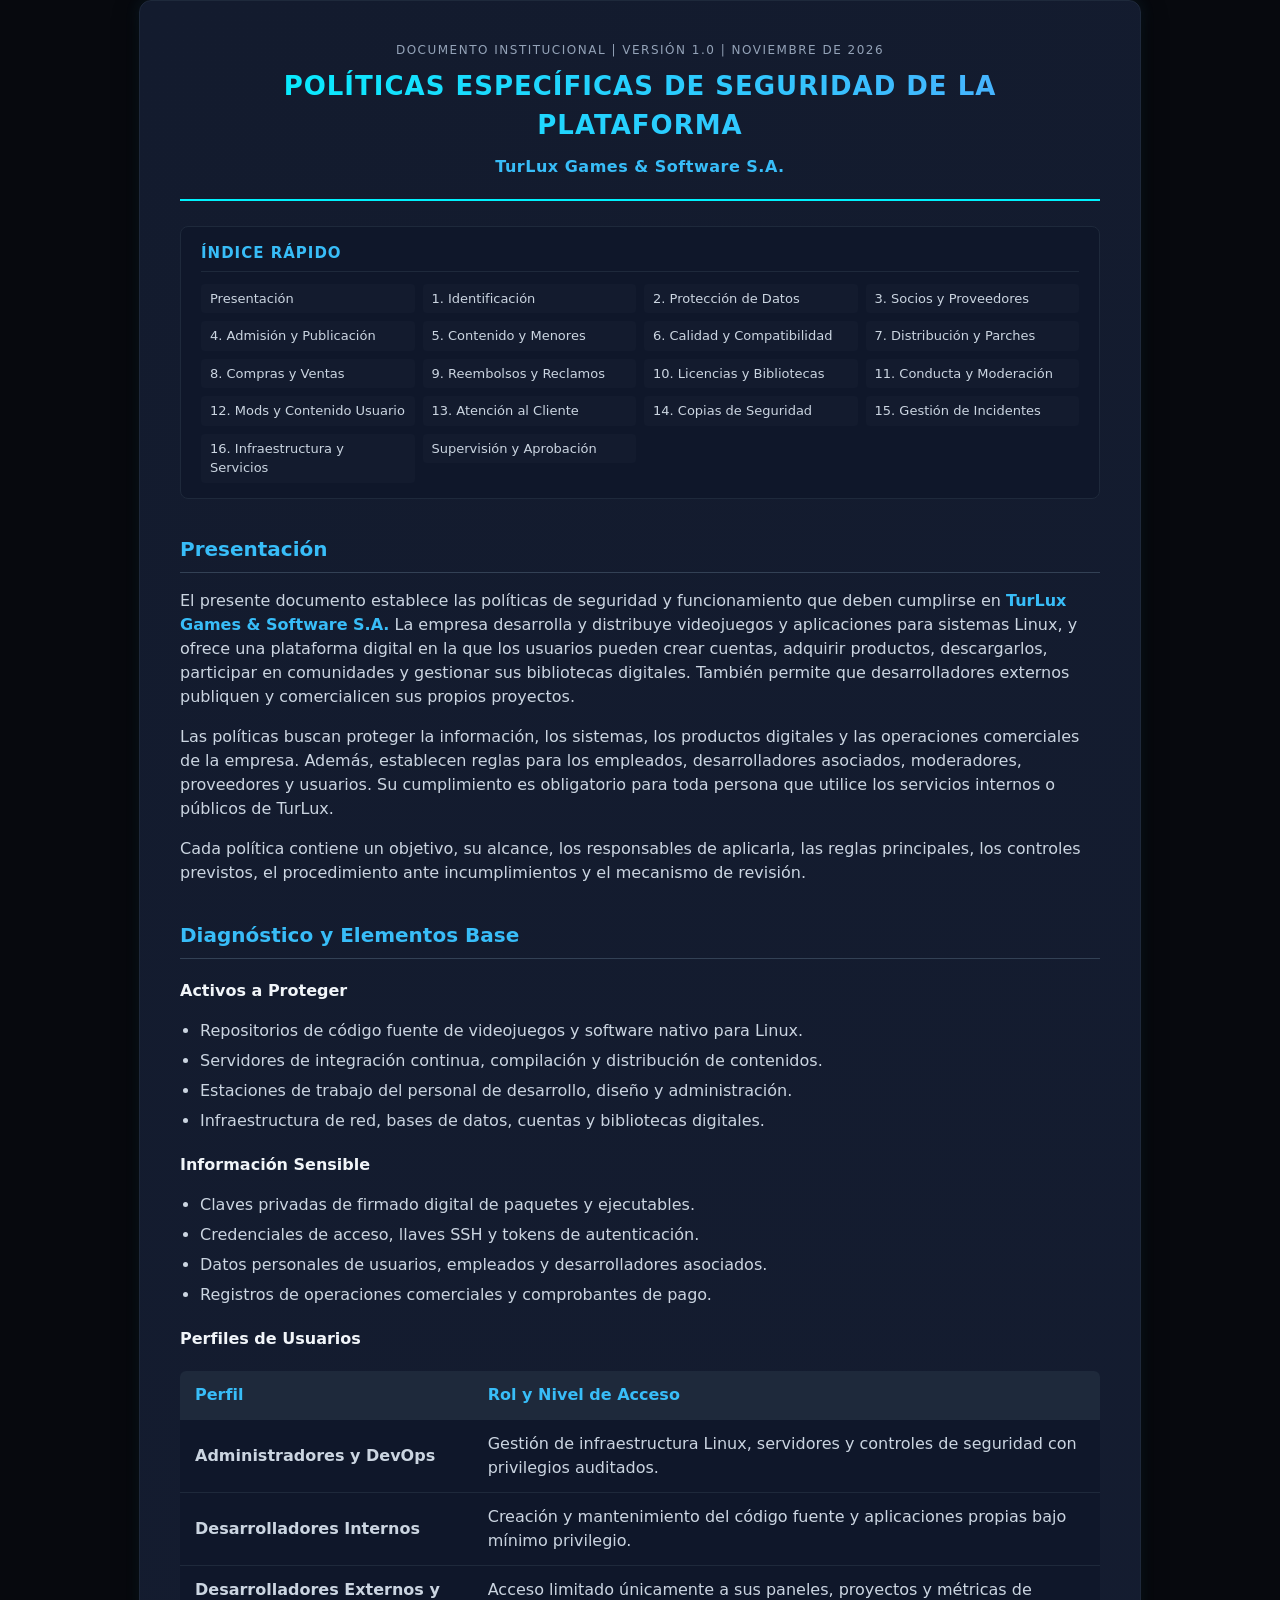
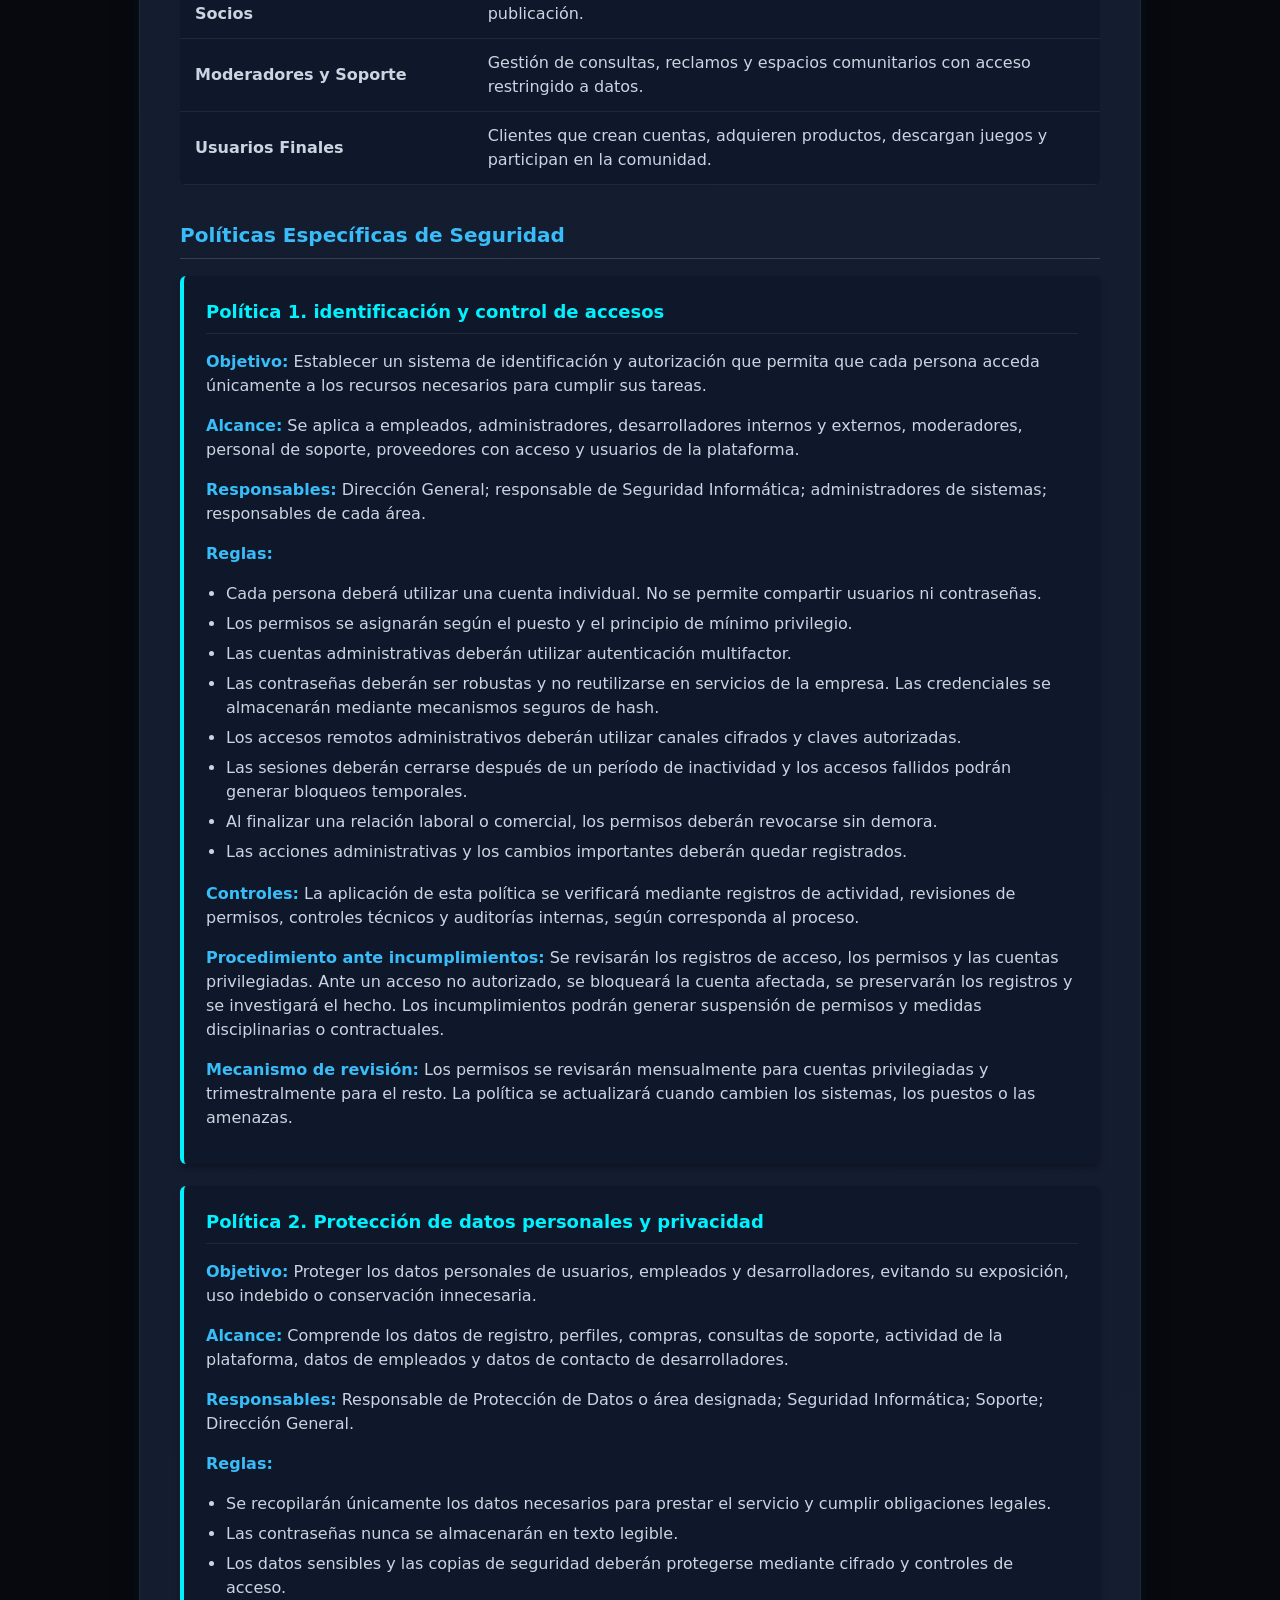
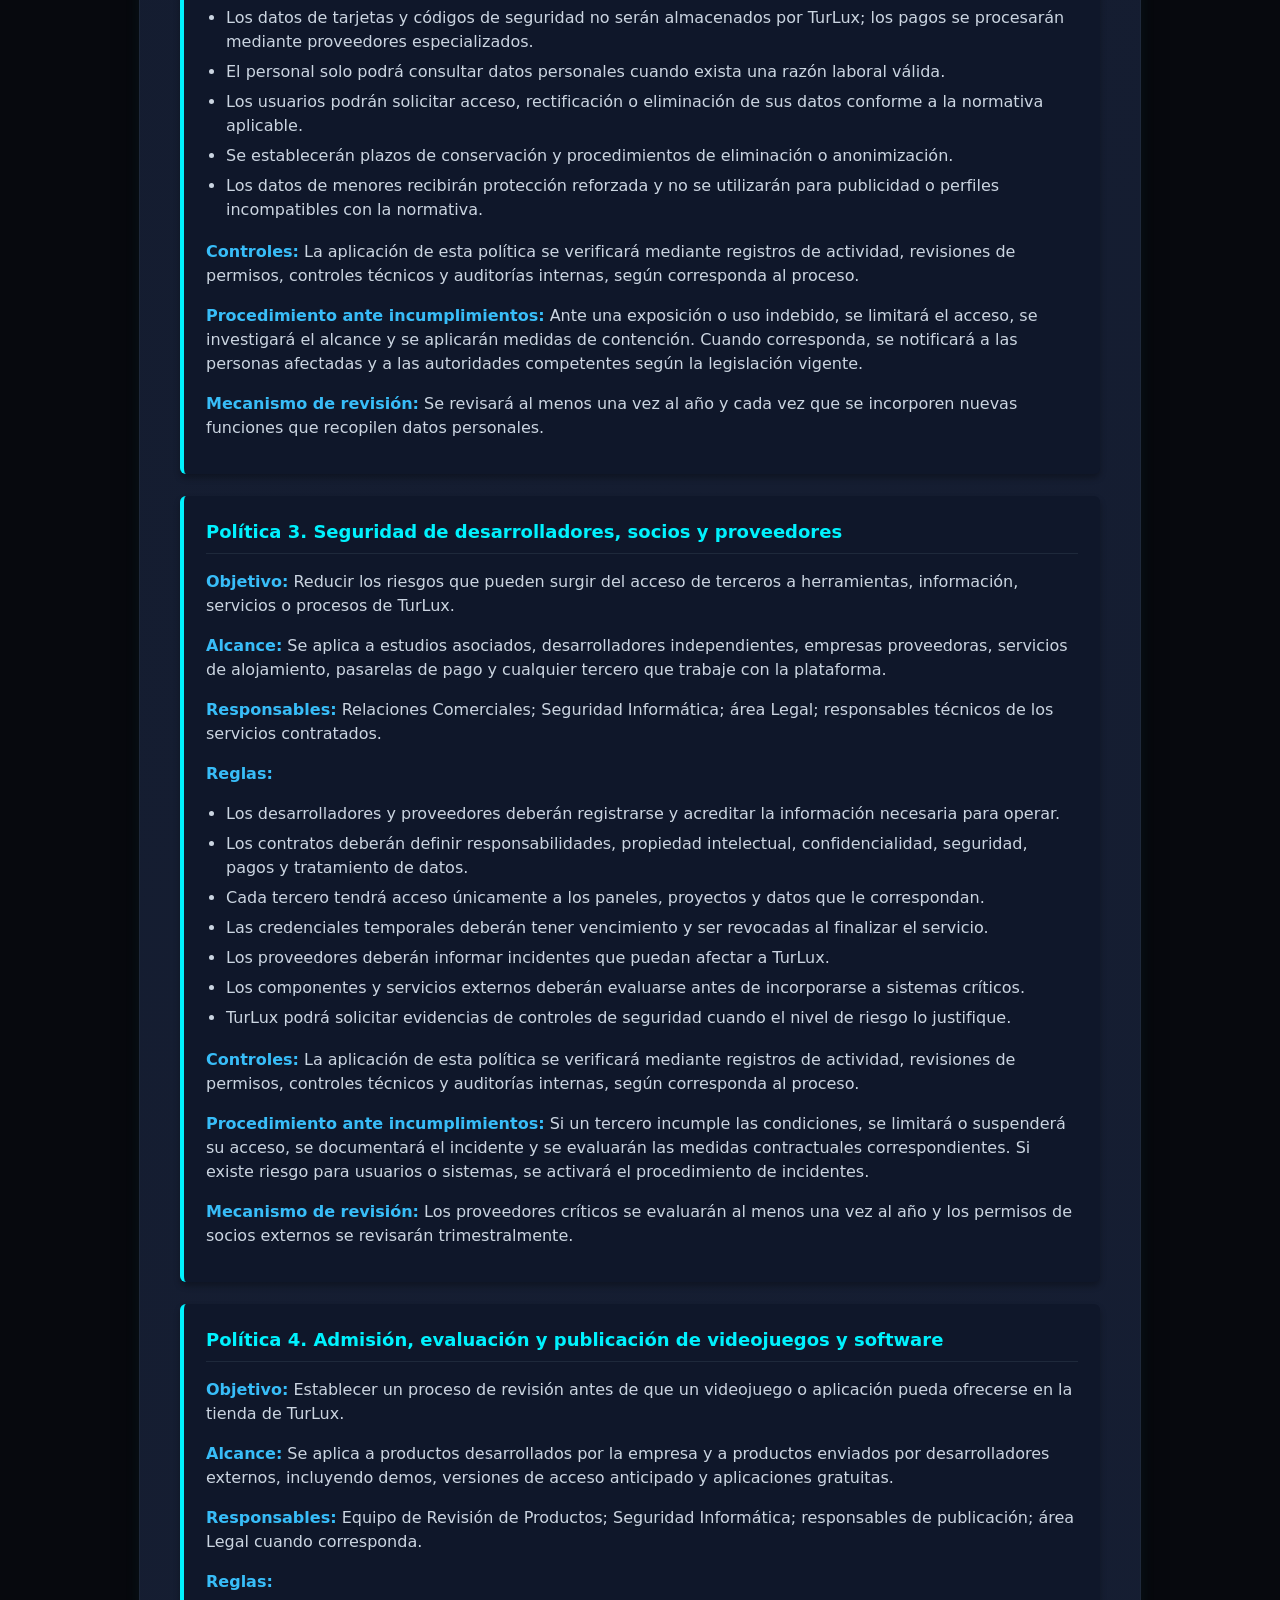
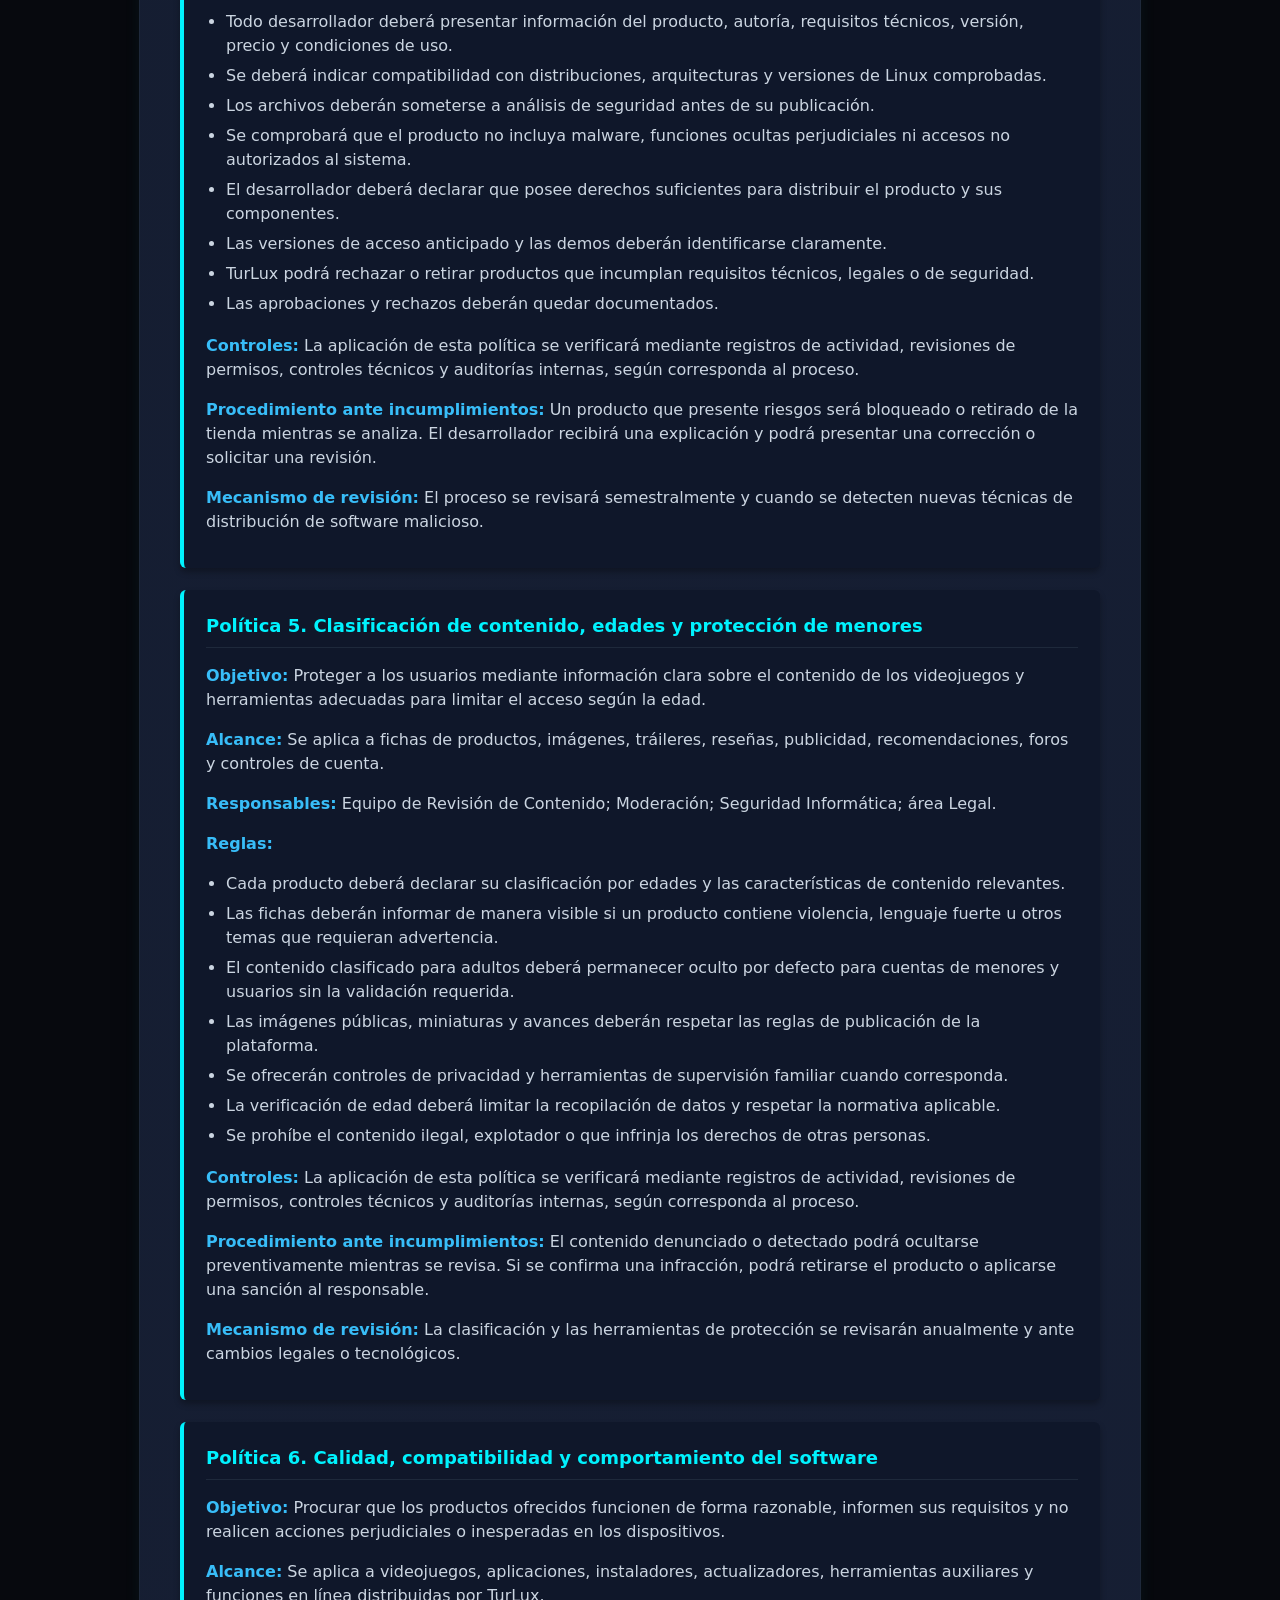
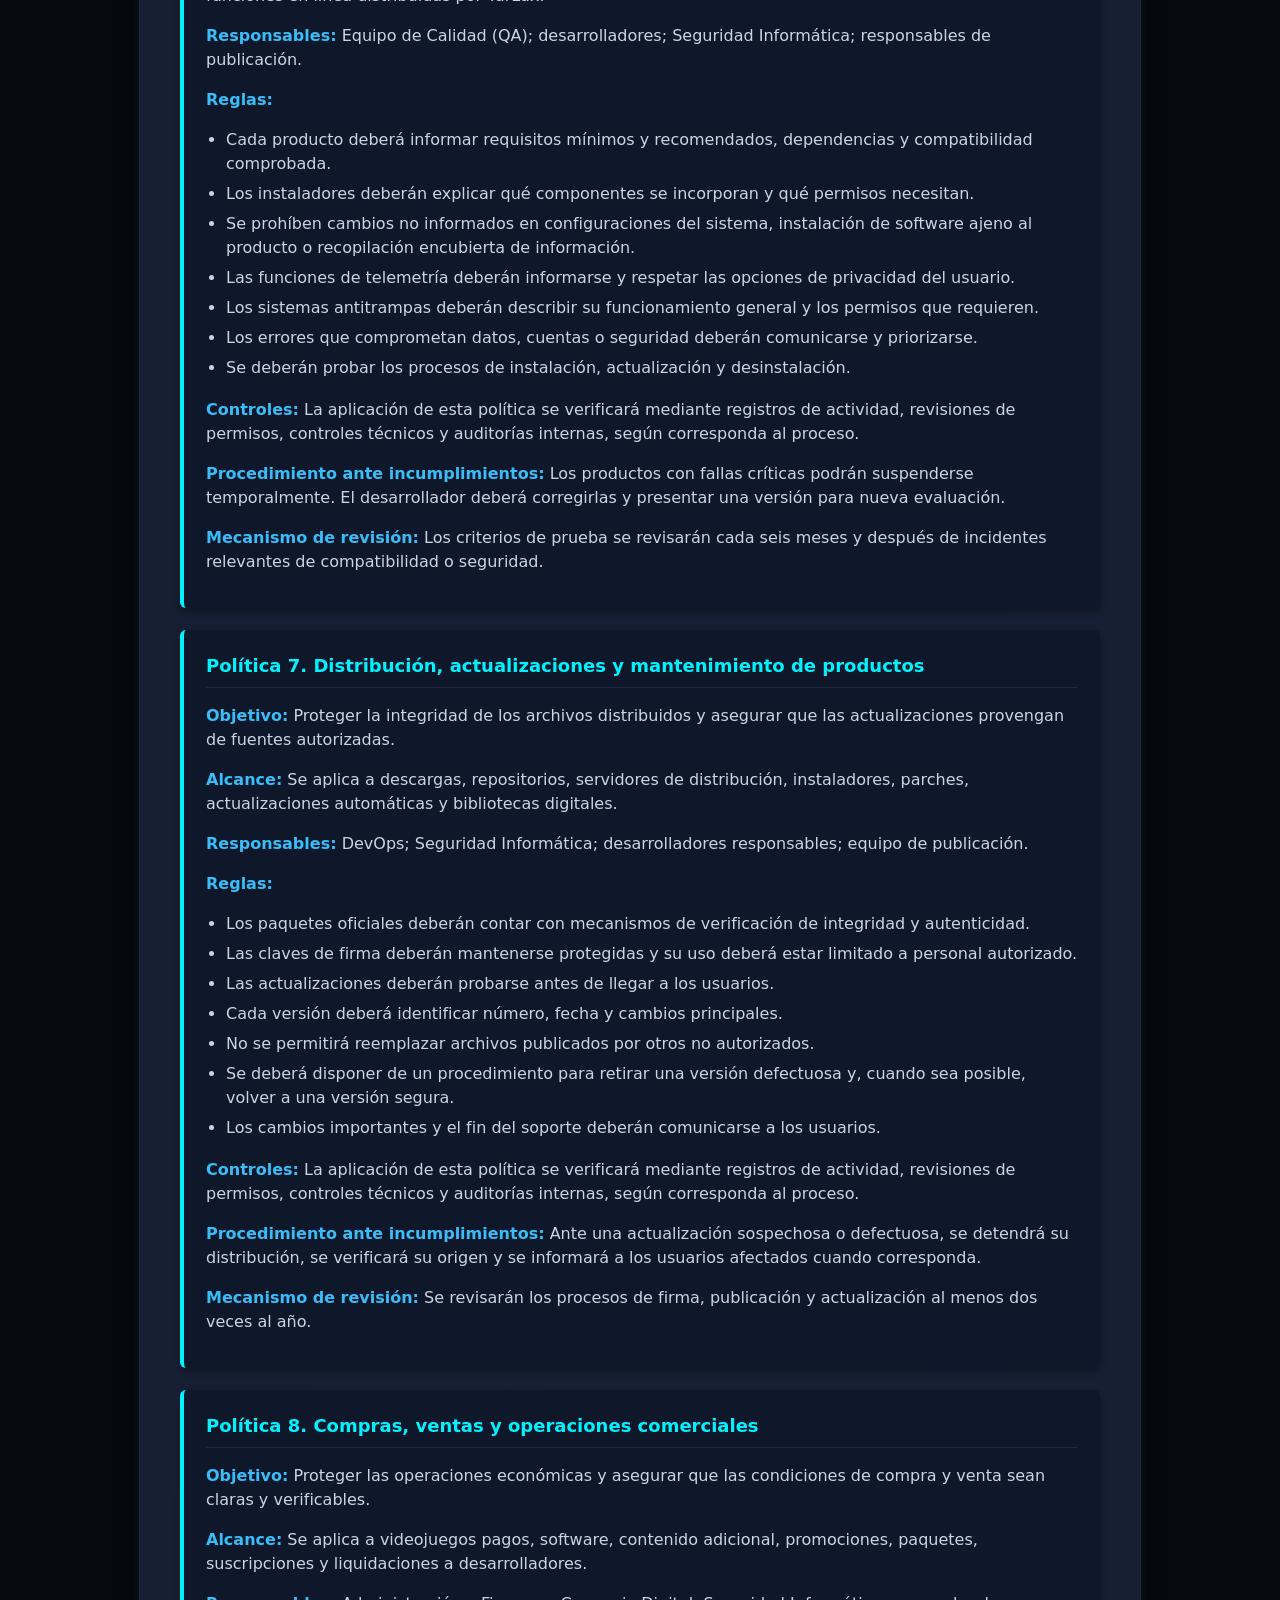
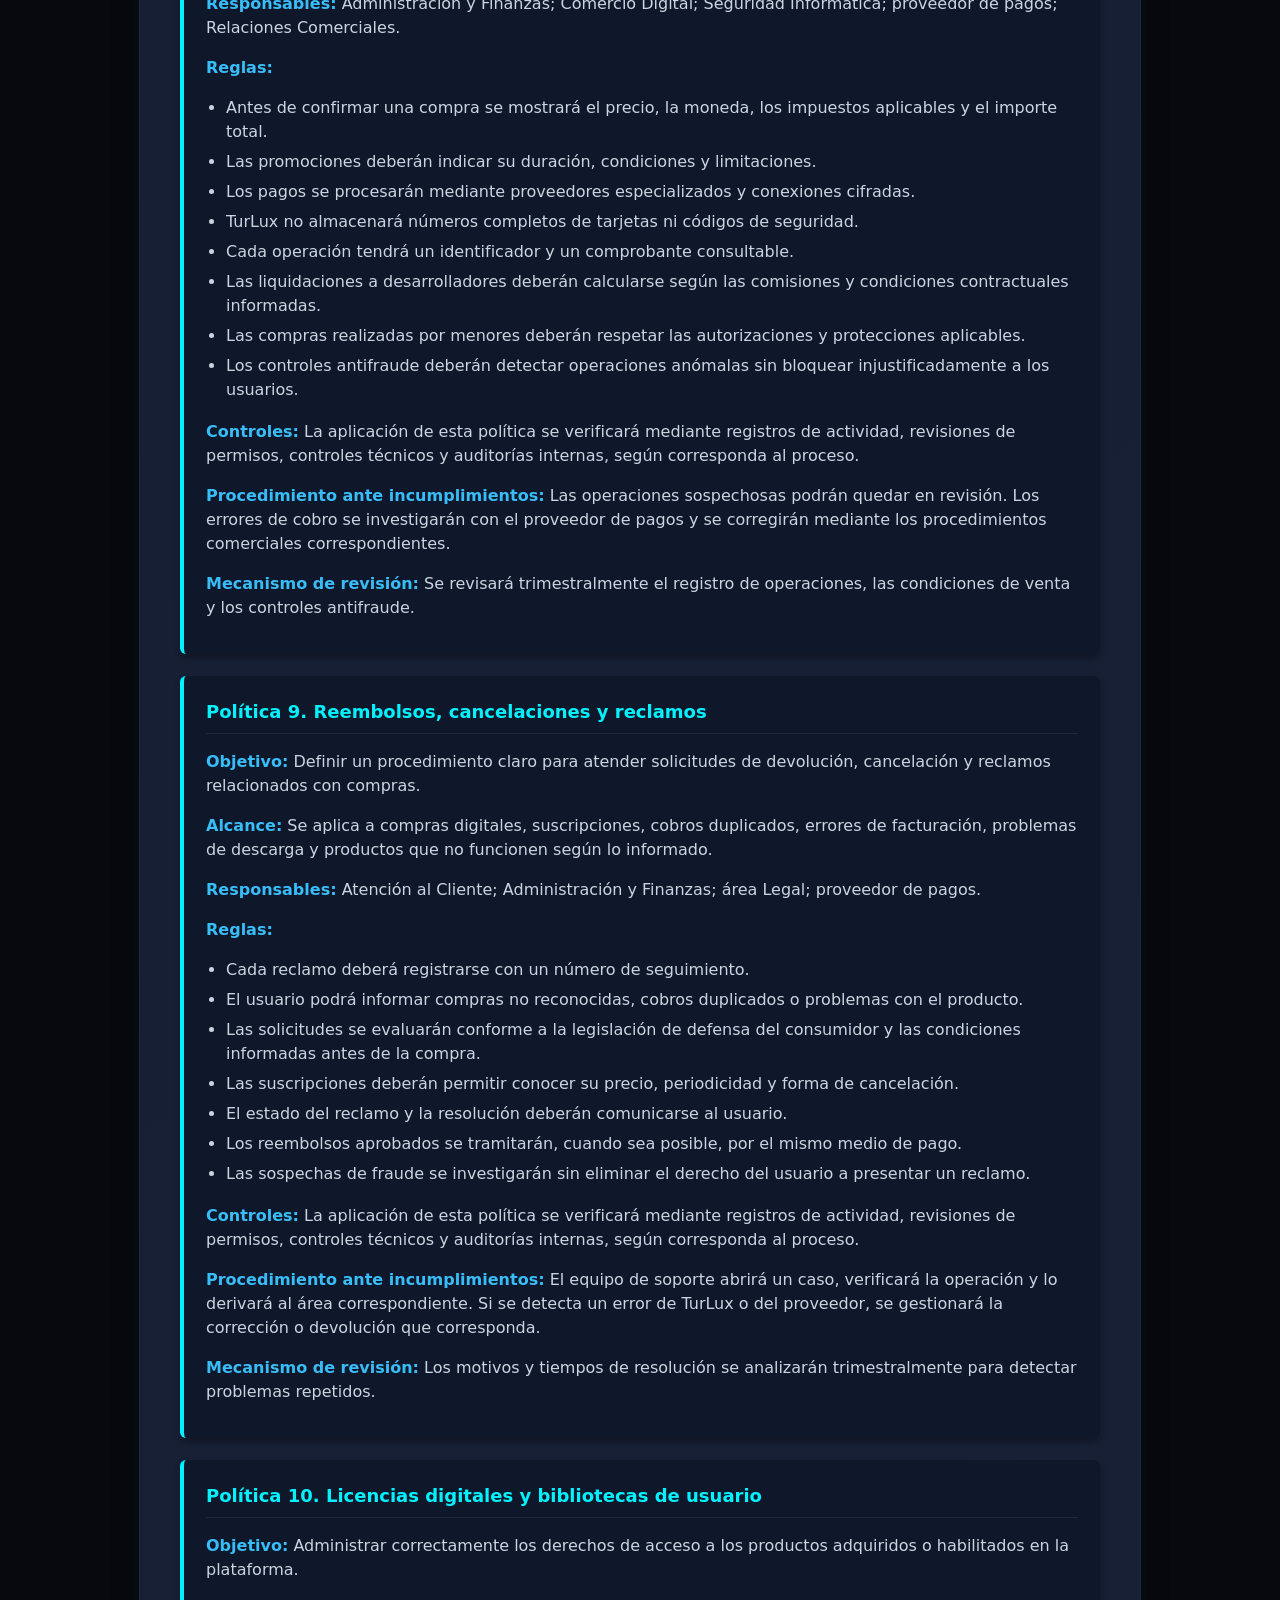
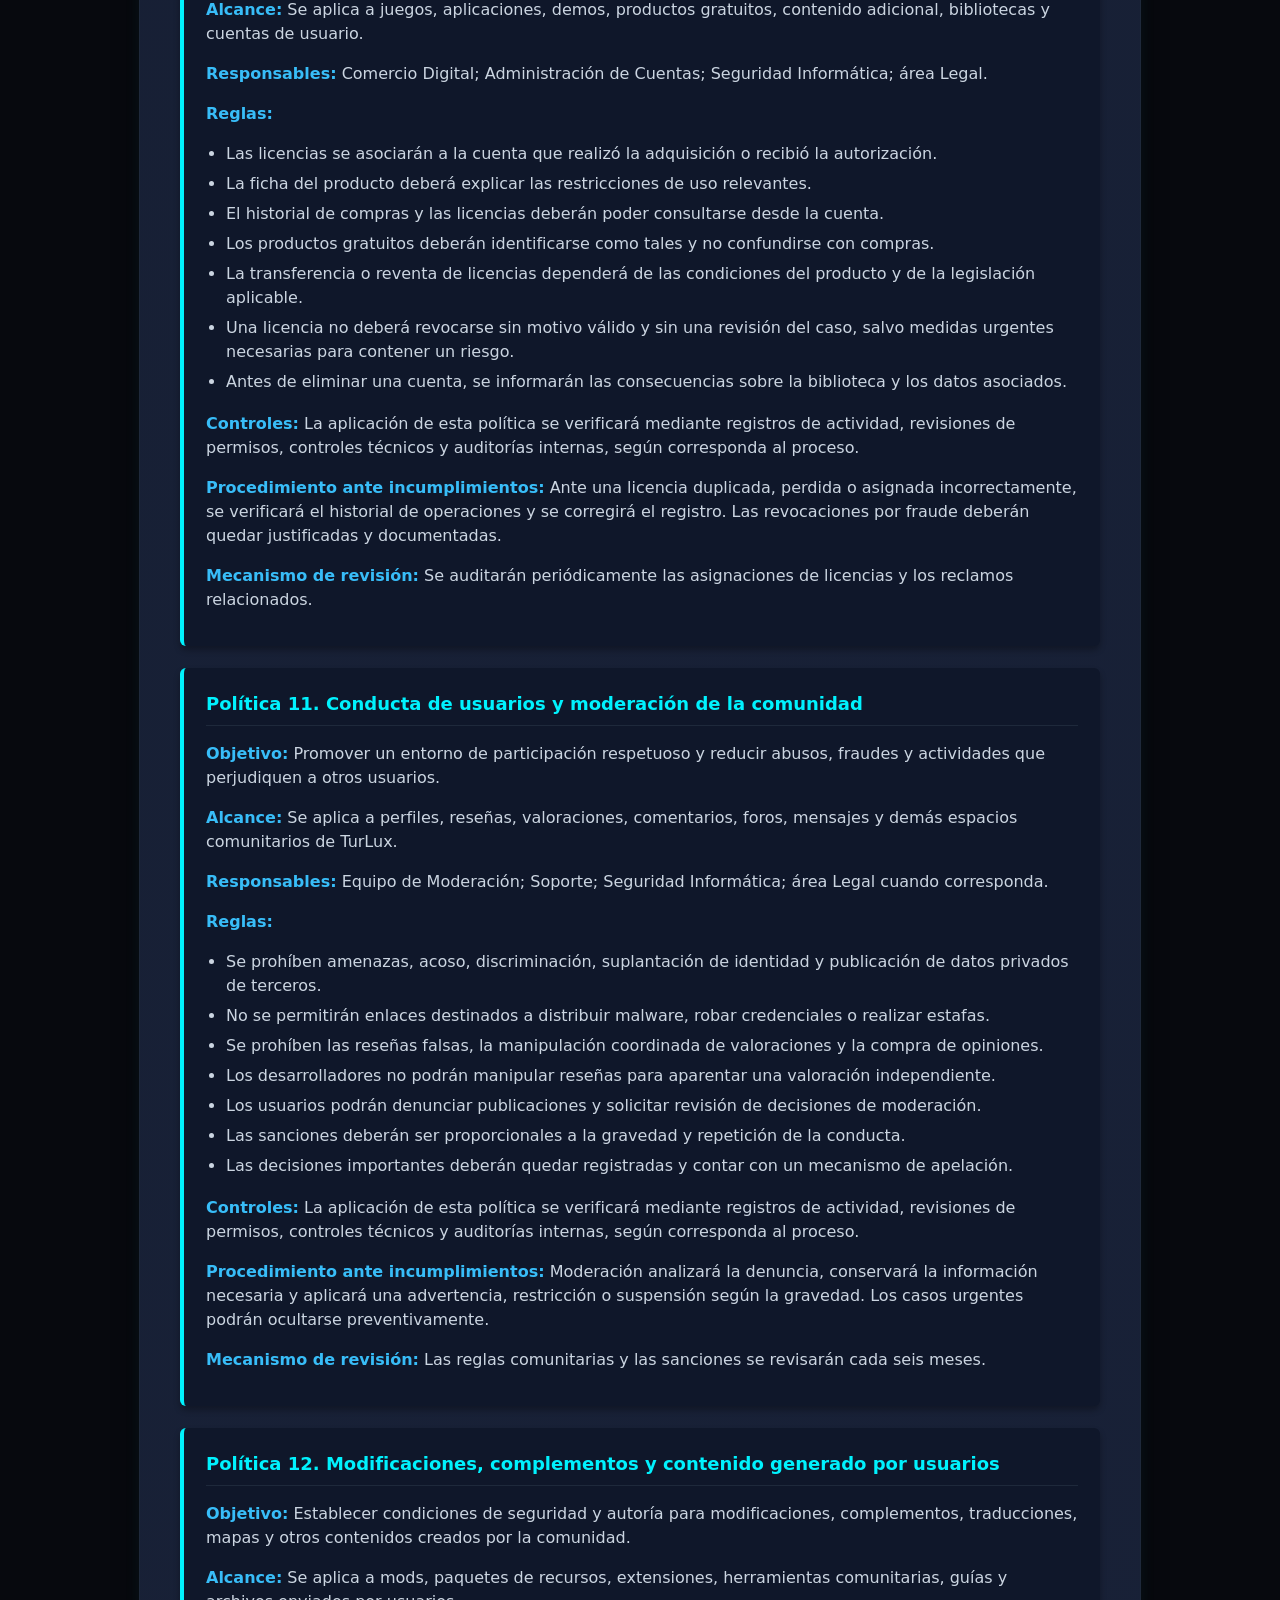
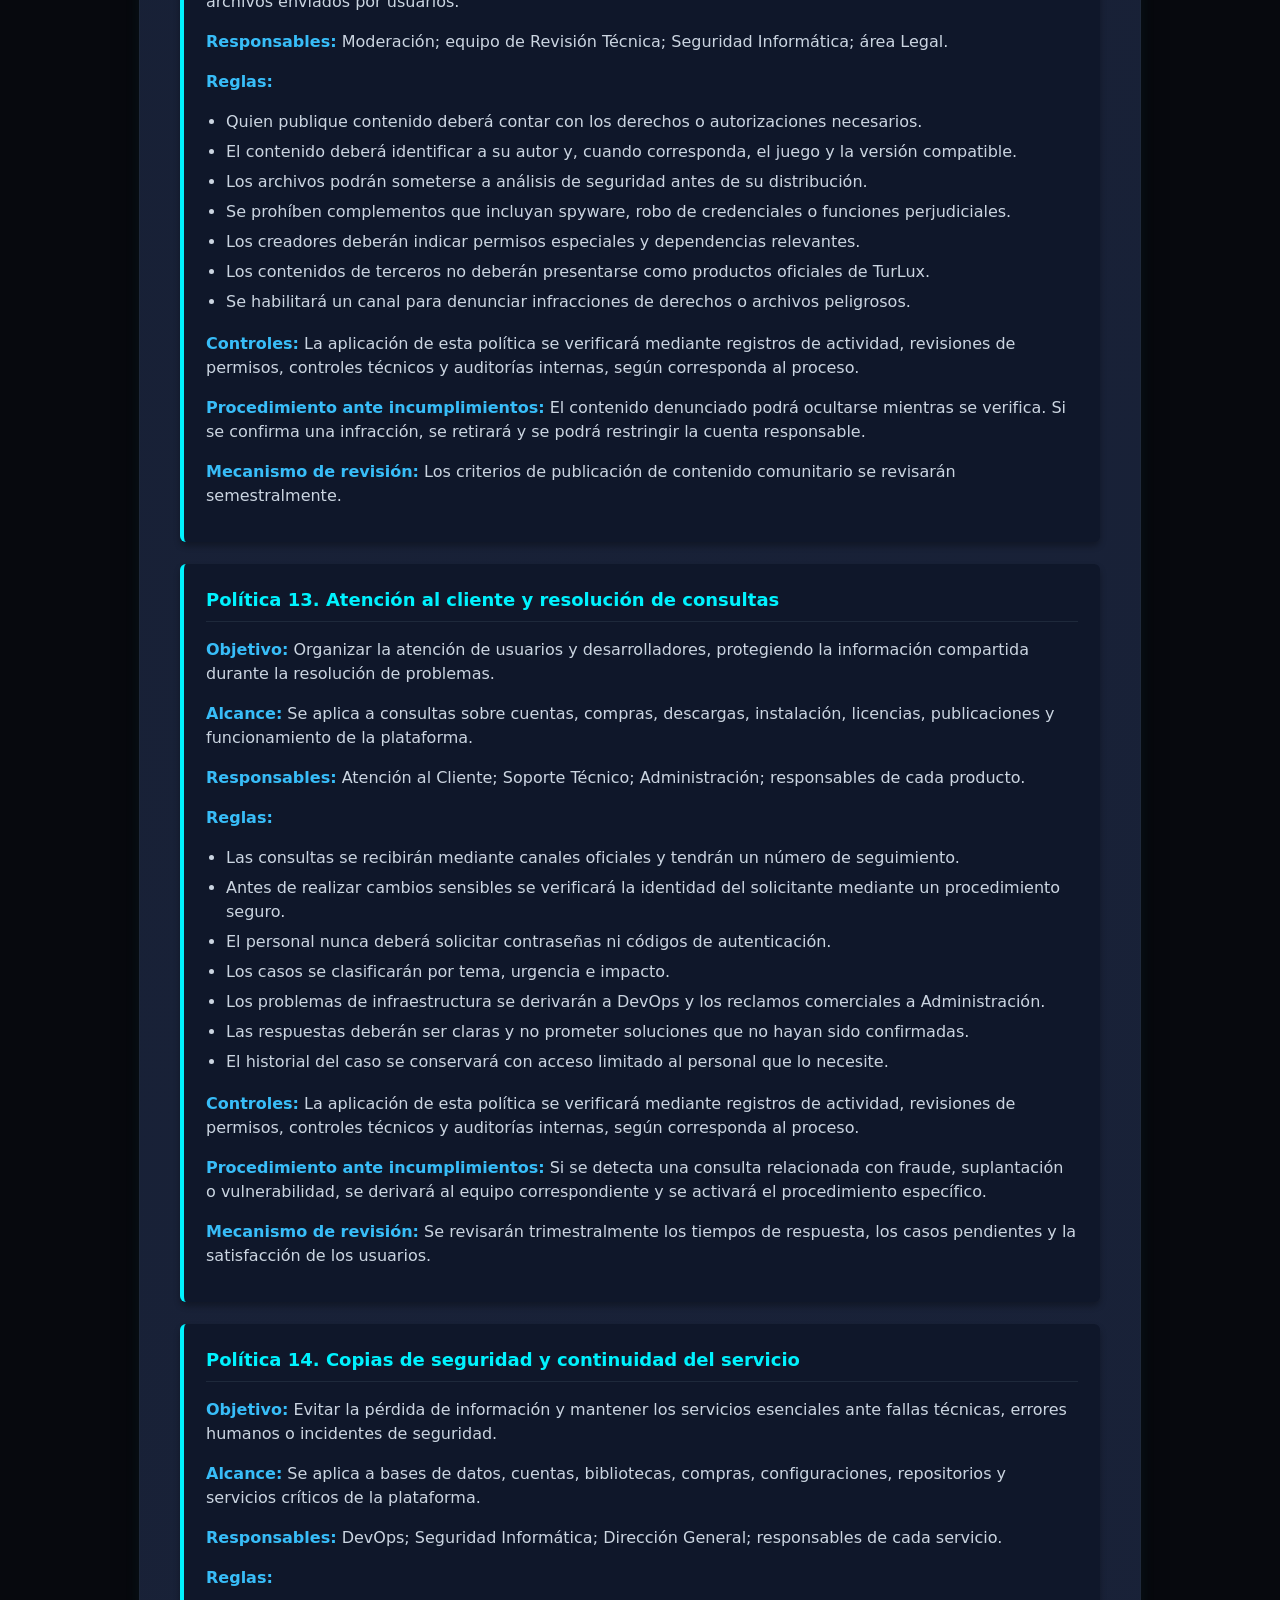
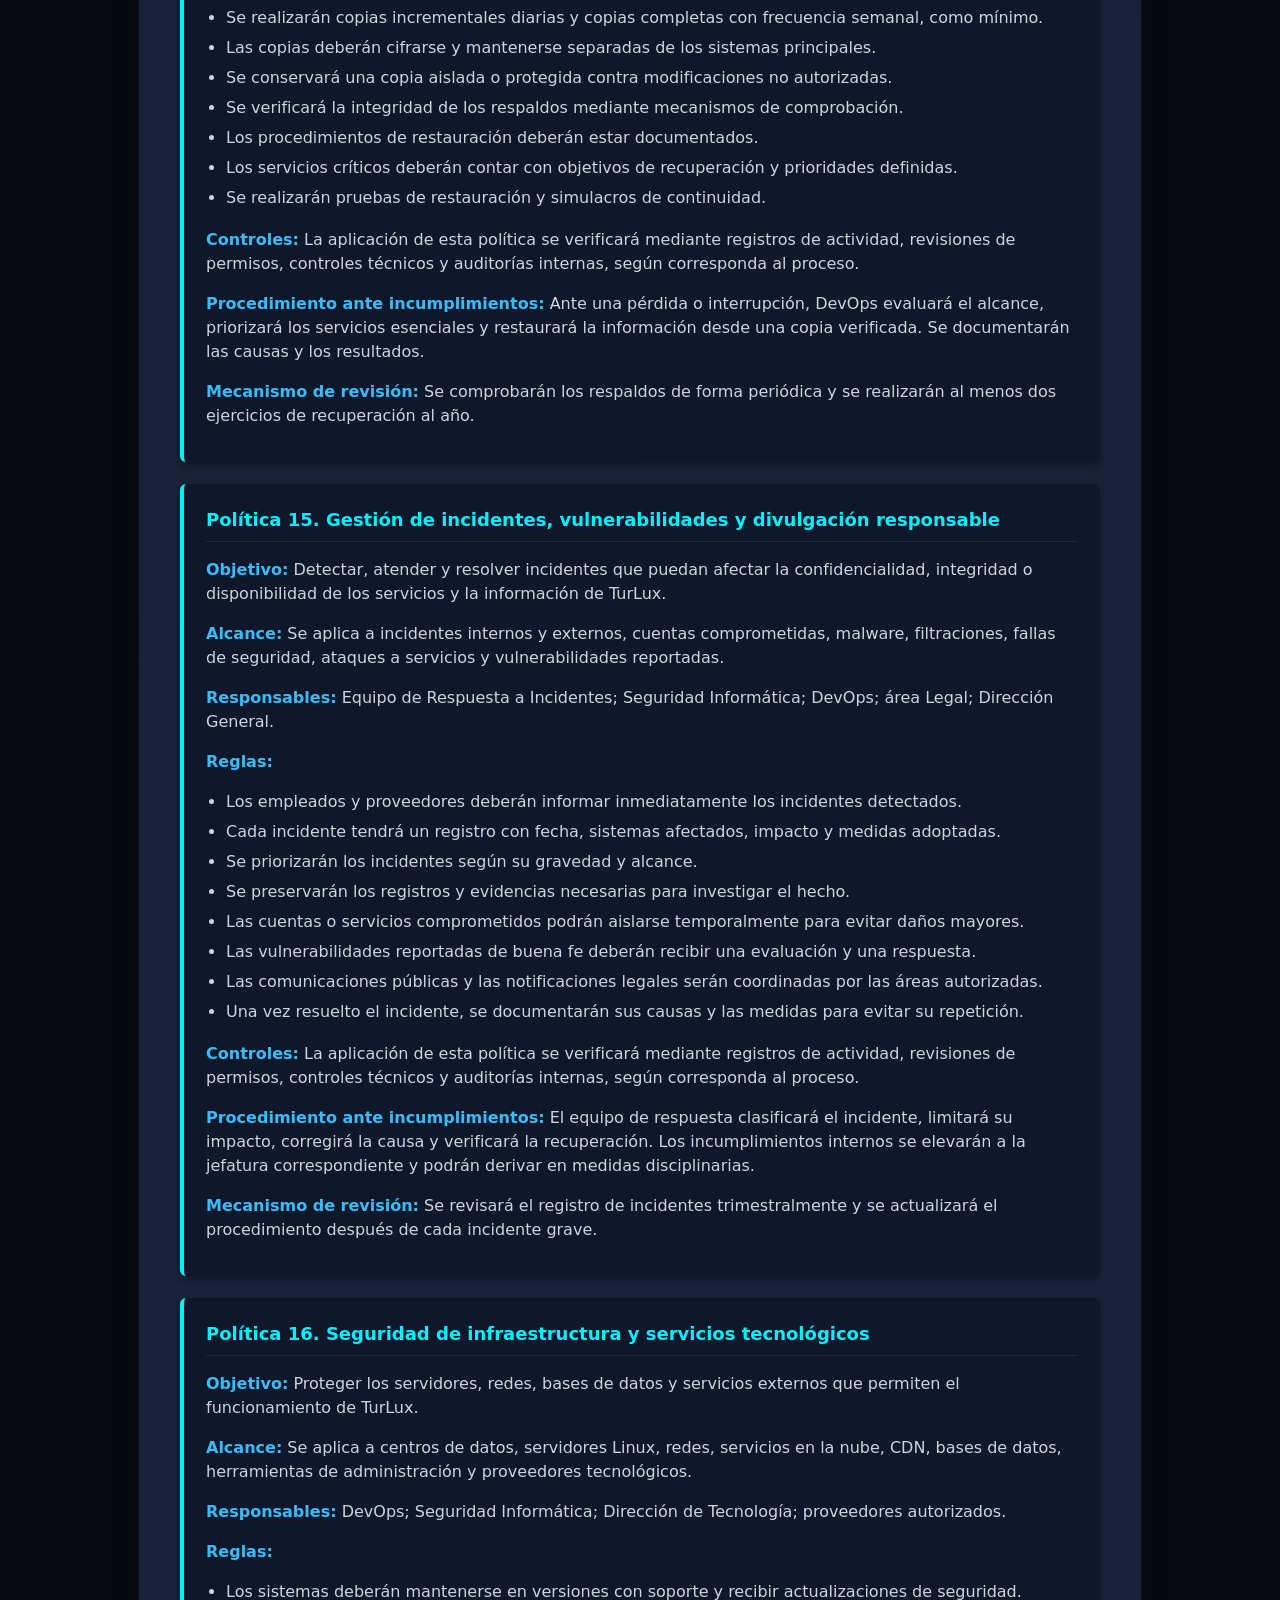
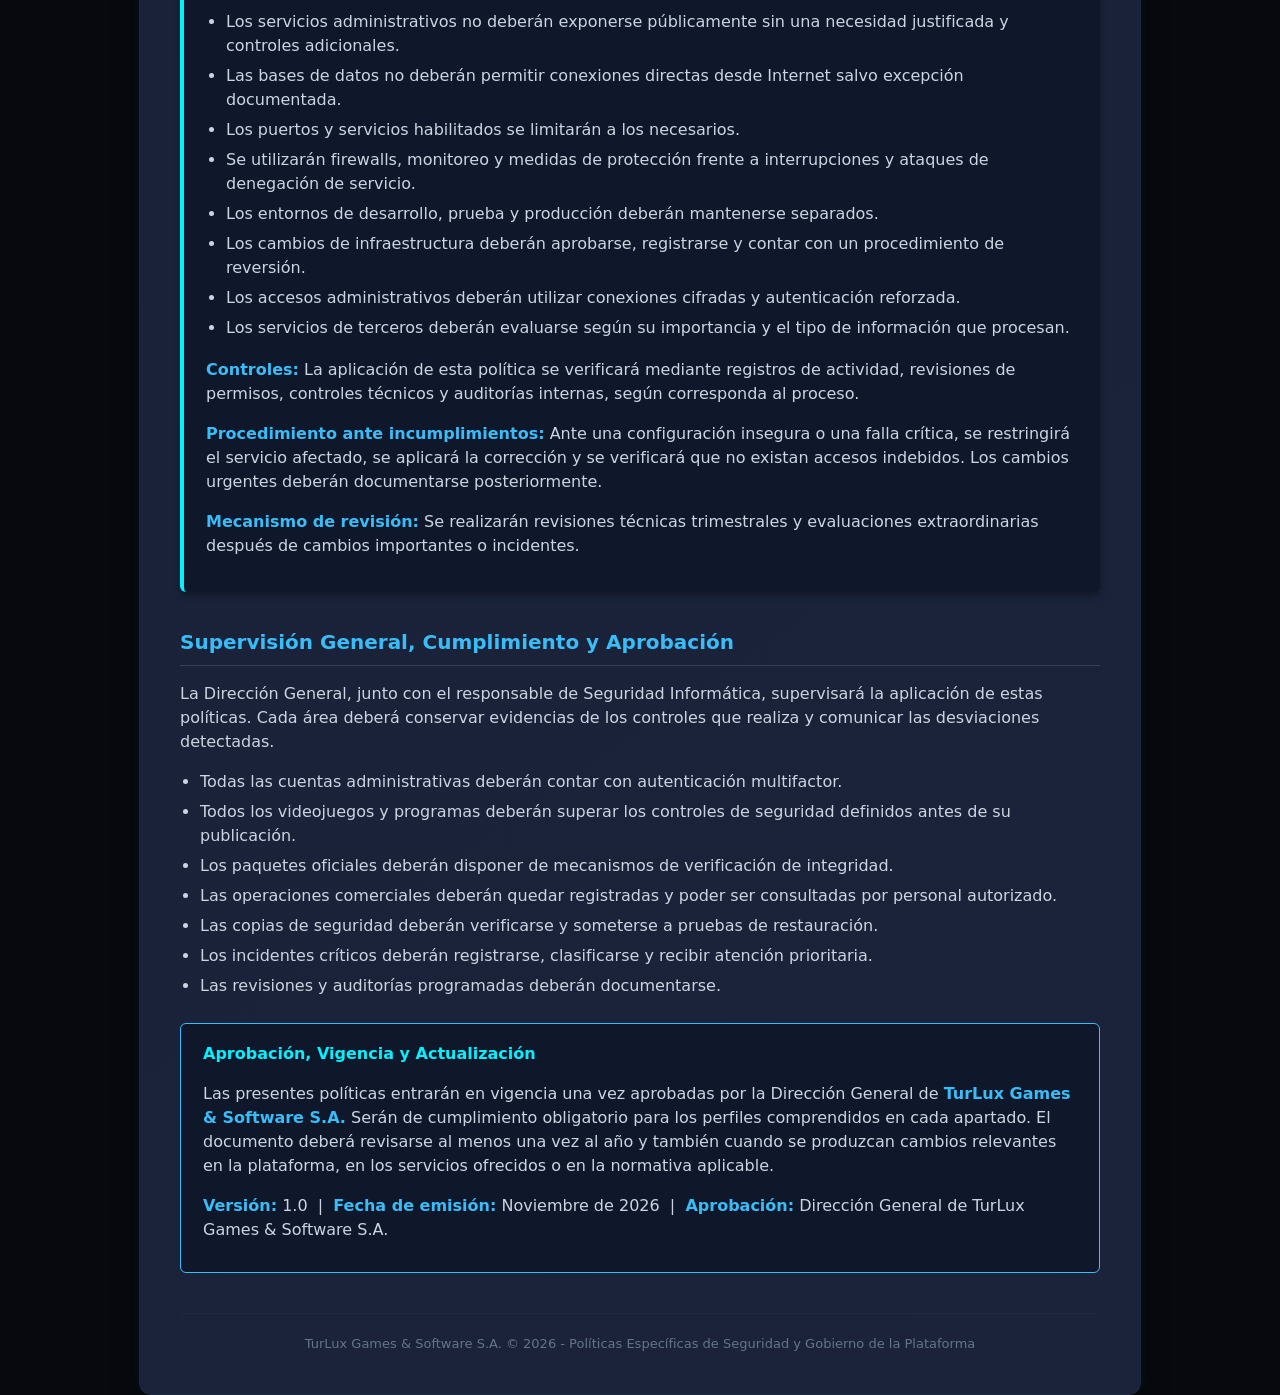
==== commit c83c3e1e: "for" ====
--- a/politica.html
+++ b/politica.html
@@ -3,7 +3,7 @@
 <head>
     <meta charset="UTF-8">
     <meta name="viewport" content="width=device-width, initial-scale=1.0">
-    <title>Políticas de Seguridad y Gobierno - TurLux Games & Software S.A.</title>
+    <title>Políticas de Seguridad - TurLux Games & Software S.A.</title>
     <link rel="stylesheet" href="estilos.css">
 </head>
 <body>
@@ -12,7 +12,7 @@
         
         <header>
             <div class="meta-doc">Documento Institucional | Versión 1.0 | Noviembre de 2026</div>
-            <h1>Políticas Específicas de Seguridad y Gobierno de la Plataforma</h1>
+            <h1>Políticas Específicas de Seguridad de la Plataforma</h1>
             <div class="empresa">TurLux Games & Software S.A.</div>
         </header>
 
@@ -20,7 +20,7 @@
             <h2>Índice Rápido</h2>
             <ul>
                 <li><a href="#presentacion">Presentación</a></li>
-                <li><a href="#politica-1">1. Gobierno e Identificación</a></li>
+                <li><a href="#politica-1">1. Identificación</a></li>
                 <li><a href="#politica-2">2. Protección de Datos</a></li>
                 <li><a href="#politica-3">3. Socios y Proveedores</a></li>
                 <li><a href="#politica-4">4. Admisión y Publicación</a></li>
@@ -103,7 +103,7 @@
             <h2>Políticas Específicas de Seguridad</h2>
 
             <div class="politica" id="politica-1">
-                <h3>Política 1. Gobierno de seguridad, identificación y control de accesos</h3>
+                <h3>Política 1. identificación y control de accesos</h3>
                 <p><strong>Objetivo:</strong> Establecer un sistema de identificación y autorización que permita que cada persona acceda únicamente a los recursos necesarios para cumplir sus tareas.</p>
                 <p><strong>Alcance:</strong> Se aplica a empleados, administradores, desarrolladores internos y externos, moderadores, personal de soporte, proveedores con acceso y usuarios de la plataforma.</p>
                 <p><strong>Responsables:</strong> Dirección General; responsable de Seguridad Informática; administradores de sistemas; responsables de cada área.</p>
--- a/estilos.css
+++ b/estilos.css
@@ -5,26 +5,26 @@
 body {
     font-family: 'Segoe UI', Tahoma, Geneva, Verdana, sans-serif;
     background-color: #0b0f19;
-    color: #cbd5e1;
+    color: #e2e8f0;
     line-height: 1.6;
     margin: 0;
-    padding: 20px;
-}
-
-.contenedor-principal {
-    max-width: 1050px;
+    padding: 30px 15px;
+}
+
+.contenedor {
+    max-width: 920px;
     margin: 0 auto;
     background: linear-gradient(145deg, #131b2e, #1a233a);
     padding: 40px;
     border-radius: 12px;
-    box-shadow: 0 15px 35px rgba(0, 0, 0, 0.6), 0 0 20px rgba(56, 189, 248, 0.15);
-    border: 1px solid #1e293b;
-}
-
-.hero-header {
+    box-shadow: 0 10px 25px rgba(0, 0, 0, 0.5), 0 0 15px rgba(56, 189, 248, 0.1);
+    border: 1px solid #1e293b;
+}
+
+header {
     border-bottom: 2px solid #00f2fe;
-    padding-bottom: 25px;
-    margin-bottom: 30px;
+    padding-bottom: 20px;
+    margin-bottom: 25px;
     text-align: center;
 }
 
@@ -33,25 +33,13 @@
     color: #94a3b8;
     text-transform: uppercase;
     letter-spacing: 1.5px;
-    margin-bottom: 10px;
-}
-
-.badge-linux {
-    background-color: #1e293b;
-    color: #38bdf8;
-    padding: 4px 12px;
-    border-radius: 20px;
-    font-size: 12px;
-    font-weight: 600;
-    border: 1px solid #334155;
-    display: inline-block;
-    margin-bottom: 10px;
+    margin-bottom: 8px;
 }
 
 h1 {
     color: #ffffff;
-    margin: 5px 0 10px 0;
-    font-size: 30px;
+    margin: 0 0 10px 0;
+    font-size: 26px;
     text-transform: uppercase;
     letter-spacing: 1px;
     background: linear-gradient(90deg, #00f2fe, #4facfe);
@@ -59,13 +47,6 @@
     -webkit-text-fill-color: transparent;
 }
 
-.subtitle {
-    color: #94a3b8;
-    font-size: 15px;
-    max-width: 700px;
-    margin: 0 auto;
-}
-
 .empresa {
     font-weight: bold;
     color: #38bdf8;
@@ -73,323 +54,156 @@
     letter-spacing: 0.5px;
 }
 
-.main-nav {
-    margin-top: 20px;
-    display: flex;
-    justify-content: center;
-    gap: 15px;
-    flex-wrap: wrap;
-}
-
-.main-nav a {
-    color: #cbd5e1;
-    text-decoration: none;
-    font-size: 14px;
-    padding: 8px 16px;
+.indice {
     background-color: #0f172a;
-    border: 1px solid #334155;
-    border-radius: 6px;
-    transition: all 0.2s ease;
-}
-
-.main-nav a:hover, .main-nav a.active {
-    color: #00f2fe;
-    border-color: #00f2fe;
-    background-color: #1a2436;
-}
-
-.btn-policy {
-    background-color: #0369a1 !important;
-    color: #fff !important;
-    border-color: #0284c7 !important;
-}
-
-.btn-policy:hover {
-    background-color: #0284c7 !important;
-}
-
-.hero-banner {
-    background: linear-gradient(rgba(15, 23, 42, 0.85), rgba(15, 23, 42, 0.95)), url('data:image/svg+xml;utf8,<svg xmlns="http://www.w3.org/2000/svg" width="100" height="100" viewBox="0 0 100 100"><rect width="100" height="100" fill="%230f172a"/><path d="M0 0l100 100M100 0L0 100" stroke="%231e293b" stroke-width="1"/></svg>');
-    padding: 40px;
+    border: 1px solid #1e293b;
     border-radius: 8px;
-    border: 1px solid #1e293b;
-    margin-bottom: 35px;
-    text-align: center;
-}
-
-.hero-banner h2 {
-    color: #00f2fe;
-    font-size: 26px;
+    padding: 15px 20px;
+    margin-bottom: 30px;
+}
+
+.indice h2 {
     margin-top: 0;
-}
-
-.hero-banner p {
-    color: #cbd5e1;
-    font-size: 16px;
-    max-width: 700px;
-    margin: 15px auto 25px auto;
-}
-
-.hero-buttons {
-    display: flex;
-    justify-content: center;
-    gap: 15px;
-}
-
-.btn-primary, .btn-secondary {
-    padding: 10px 20px;
-    border-radius: 6px;
-    text-decoration: none;
-    font-weight: 600;
-    font-size: 14px;
-    transition: all 0.2s;
-}
-
-.btn-primary {
-    background-color: #00f2fe;
-    color: #0b0f19;
-}
-
-.btn-primary:hover {
-    background-color: #38bdf8;
-}
-
-.btn-secondary {
-    background-color: #1e293b;
-    color: #e2e8f0;
-    border: 1px solid #334155;
-}
-
-.btn-secondary:hover {
-    background-color: #334155;
-}
-
-.section-container {
-    margin-bottom: 40px;
-}
-
-.section-container h2 {
-    color: #38bdf8;
-    border-bottom: 1px solid #334155;
-    padding-bottom: 10px;
-    margin-bottom: 25px;
-    font-size: 22px;
-}
-
-.grid-productos {
-    display: grid;
-    grid-template-columns: repeat(auto-fit, minmax(280px, 1fr));
-    gap: 20px;
-}
-
-.card-producto {
-    background-color: #0f172a;
-    border: 1px solid #1e293b;
-    border-radius: 8px;
-    padding: 25px;
-    display: flex;
-    flex-direction: column;
-    justify-content: space-between;
-    transition: transform 0.2s, box-shadow 0.2s;
-}
-
-.card-producto:hover {
-    transform: translateY(-4px);
-    box-shadow: 0 8px 20px rgba(0, 242, 254, 0.15);
-    border-color: #00f2fe;
-}
-
-.tag-cat {
-    font-size: 11px;
-    text-transform: uppercase;
-    color: #38bdf8;
-    font-weight: 700;
-    letter-spacing: 1px;
-    margin-bottom: 8px;
-}
-
-.card-producto h3 {
-    color: #ffffff;
-    margin: 0 0 10px 0;
-    font-size: 18px;
-}
-
-.card-producto p {
-    color: #94a3b8;
-    font-size: 14px;
-    margin-bottom: 20px;
-}
-
-.card-footer {
-    display: flex;
-    justify-content: space-between;
-    align-items: center;
-    border-top: 1px solid #1e293b;
-    padding-top: 15px;
-}
-
-.precio {
-    font-size: 13px;
-    color: #cbd5e1;
-}
-
-.btn-card {
-    background-color: #1e293b;
-    color: #00f2fe;
-    padding: 6px 14px;
-    border-radius: 4px;
-    text-decoration: none;
-    font-size: 13px;
-    font-weight: 600;
-    border: 1px solid #334155;
-    transition: all 0.2s;
-}
-
-.btn-card:hover {
-    background-color: #00f2fe;
-    color: #0b0f19;
-}
-
-.developer-spotlight {
-    background-color: #0f172a;
-    padding: 30px;
-    border-radius: 8px;
-    border: 1px solid #1e293b;
-}
-
-.dev-features {
-    display: grid;
-    grid-template-columns: repeat(auto-fit, minmax(240px, 1fr));
-    gap: 20px;
-    margin-top: 20px;
-}
-
-.feature-box {
-    background-color: #131b2e;
-    padding: 20px;
-    border-radius: 6px;
-    border-left: 3px solid #00f2fe;
-}
-
-.feature-box h3 {
-    color: #ffffff;
-    font-size: 16px;
-    margin-top: 0;
-}
-
-.feature-box p {
-    color: #94a3b8;
-    font-size: 13px;
-    margin-bottom: 0;
-}
-
-/* Estilos de la página de políticas */
-.indice-completo {
-    background-color: #0f172a;
-    border: 1px solid #1e293b;
-    border-radius: 8px;
-    padding: 20px;
-    margin-bottom: 30px;
-}
-
-.indice-completo h2 {
-    margin-top: 0;
-    font-size: 16px;
+    font-size: 15px;
     text-transform: uppercase;
     letter-spacing: 1px;
     border-bottom: 1px solid #1e293b;
-    padding-bottom: 8px;
-    margin-bottom: 15px;
-    color: #38bdf8;
-}
-
-.indice-completo ul {
+    padding-bottom: 6px;
+    margin-bottom: 12px;
+}
+
+.indice ul {
     list-style: none;
     padding: 0;
     margin: 0;
     display: grid;
-    grid-template-columns: repeat(auto-fit, minmax(280px, 1fr));
+    grid-template-columns: repeat(auto-fill, minmax(210px, 1fr));
     gap: 8px;
 }
 
-.indice-completo a {
+.indice li {
+    margin: 0;
+}
+
+.indice a {
     color: #cbd5e1;
     text-decoration: none;
     font-size: 13px;
     display: block;
-    padding: 6px 10px;
+    padding: 4px 8px;
     border-radius: 4px;
     background-color: #131b2e;
     border: 1px solid transparent;
     transition: all 0.2s ease;
 }
 
-.indice-completo a:hover {
+.indice a:hover {
     color: #00f2fe;
     border-color: #00f2fe;
     background-color: #1a2436;
 }
 
-.documento-texto h2 {
+h2 {
     color: #38bdf8;
     border-bottom: 1px solid #334155;
     padding-bottom: 8px;
-    margin-top: 40px;
-    font-size: 22px;
-}
-
-.sec-doc {
-    margin-bottom: 30px;
-}
-
-.politica-card {
+    margin-top: 35px;
+    font-size: 20px;
+}
+
+h3 {
+    color: #f1f5f9;
+    font-size: 16px;
+    margin-top: 20px;
+}
+
+p {
+    margin-bottom: 12px;
+    color: #cbd5e1;
+}
+
+ul {
+    padding-left: 20px;
+    margin-bottom: 18px;
+}
+
+li {
+    margin-bottom: 6px;
+    color: #cbd5e1;
+}
+
+li strong, p strong {
+    color: #38bdf8;
+}
+
+.politica {
     background-color: #0f172a;
     border-left: 4px solid #00f2fe;
-    padding: 25px;
-    margin-bottom: 25px;
+    padding: 22px;
+    margin-bottom: 22px;
     border-radius: 6px;
     box-shadow: 0 4px 6px rgba(0, 0, 0, 0.3);
-    border-top: 1px solid #1e293b;
-    border-right: 1px solid #1e293b;
-    border-bottom: 1px solid #1e293b;
-}
-
-.politica-card h3 {
+    transition: transform 0.2s ease, box-shadow 0.2s ease;
+}
+
+.politica:hover {
+    transform: translateY(-2px);
+    box-shadow: 0 6px 12px rgba(0, 242, 254, 0.15);
+}
+
+.politica h3 {
     color: #00f2fe;
     margin-top: 0;
-    margin-bottom: 15px;
+    margin-bottom: 14px;
     font-size: 18px;
     border-bottom: 1px solid #1e293b;
-    padding-bottom: 10px;
-}
-
-.politica-card ul {
-    padding-left: 20px;
-    margin-bottom: 15px;
-}
-
-.politica-card li {
-    margin-bottom: 6px;
+    padding-bottom: 8px;
+}
+
+table {
+    width: 100%;
+    border-collapse: collapse;
+    margin: 20px 0;
+    background-color: #0f172a;
+    border-radius: 6px;
+    overflow: hidden;
+}
+
+th, td {
+    padding: 12px 15px;
+    text-align: left;
+    border-bottom: 1px solid #1e293b;
+}
+
+th {
+    background-color: #1e293b;
+    color: #38bdf8;
+    font-weight: 600;
+}
+
+td {
     color: #cbd5e1;
+}
+
+tr:hover {
+    background-color: #1a2436;
 }
 
 .aprobacion-box {
     background-color: #0f172a;
     border: 1px solid #38bdf8;
     border-radius: 6px;
-    padding: 25px;
-    margin-top: 30px;
-}
-
-.aprobacion-box h2 {
+    padding: 18px 22px;
+    margin-top: 25px;
+}
+
+.aprobacion-box h3 {
     color: #00f2fe;
     margin-top: 0;
-    border-bottom: none;
-    padding-bottom: 0;
 }
 
 footer {
-    margin-top: 50px;
+    margin-top: 40px;
     text-align: center;
     font-size: 13px;
     color: #64748b;
@@ -397,18 +211,481 @@
     padding-top: 20px;
 }
 
-.footer-content {
-    display: flex;
-    flex-direction: column;
+html {
+    scroll-behavior: smooth;
+}
+
+body {
+    font-family: 'Segoe UI', system-ui, -apple-system, sans-serif;
+    background-color: #07090e;
+    color: #cbd5e1;
+    margin: 0;
+    padding: 0;
+    line-height: 1.5;
+}
+
+/* BARRA SUPERIOR ESTILO CLIENTE */
+.store-topbar {
+    background-color: #0d1322;
+    border-bottom: 1px solid #1e293b;
+    padding: 12px 30px;
+    display: flex;
+    align-items: center;
+    justify-content: space-between;
+    position: sticky;
+    top: 0;
+    z-index: 1000;
+}
+
+.store-brand {
+    display: flex;
+    align-items: baseline;
+    gap: 6px;
+}
+
+.brand-logo {
+    font-weight: 800;
+    font-size: 20px;
+    color: #ffffff;
+    letter-spacing: 1px;
+    background: linear-gradient(90deg, #00f2fe, #4facfe);
+    -webkit-background-clip: text;
+    -webkit-text-fill-color: transparent;
+}
+
+.brand-sub {
+    font-size: 11px;
+    color: #00f2fe;
+    font-weight: 700;
+    letter-spacing: 2px;
+}
+
+.store-nav {
+    display: flex;
+    gap: 20px;
+    align-items: center;
+}
+
+.store-nav a {
+    color: #94a3b8;
+    text-decoration: none;
+    font-size: 14px;
+    font-weight: 600;
+    transition: color 0.2s;
+}
+
+.store-nav a:hover, .store-nav a.active {
+    color: #00f2fe;
+}
+
+.nav-policy-btn {
+    background-color: #0284c7 !important;
+    color: #ffffff !important;
+    padding: 6px 12px;
+    border-radius: 4px;
+}
+
+.store-user-actions {
+    display: flex;
+    align-items: center;
+    gap: 15px;
+}
+
+.search-box input {
+    background-color: #07090e;
+    border: 1px solid #1e293b;
+    border-radius: 4px;
+    padding: 6px 12px;
+    color: #fff;
+    font-size: 13px;
+    width: 200px;
+}
+
+.user-profile-mock {
+    display: flex;
+    align-items: center;
     gap: 8px;
-    align-items: center;
-}
-
-.footer-links a {
+    background: #131b2e;
+    padding: 6px 12px;
+    border-radius: 20px;
+    font-size: 13px;
+    border: 1px solid #1e293b;
+}
+
+.status-dot {
+    width: 8px;
+    height: 8px;
+    background-color: #22c55e;
+    border-radius: 50%;
+}
+
+/* CONTENEDOR GENERAL DE TIENDA */
+.store-container {
+    max-width: 1280px;
+    margin: 0 auto;
+    padding: 20px;
+}
+
+/* BARRA DE CATEGORÍAS */
+.store-categories-bar {
+    display: flex;
+    gap: 10px;
+    margin-bottom: 25px;
+    overflow-x: auto;
+    padding-bottom: 5px;
+}
+
+.cat-pill {
+    background-color: #131b2e;
+    color: #94a3b8;
+    padding: 8px 16px;
+    border-radius: 20px;
+    text-decoration: none;
+    font-size: 13px;
+    font-weight: 600;
+    border: 1px solid #1e293b;
+    white-space: nowrap;
+    transition: all 0.2s;
+}
+
+.cat-pill:hover, .cat-pill.active {
+    background-color: #1a2436;
+    color: #00f2fe;
+    border-color: #00f2fe;
+}
+
+/* HERO BANNER DESTACADO */
+.store-hero {
+    background: linear-gradient(145deg, #131b2e, #0f172a);
+    border-radius: 12px;
+    border: 1px solid #1e293b;
+    overflow: hidden;
+    margin-bottom: 40px;
+    box-shadow: 0 10px 30px rgba(0, 0, 0, 0.5);
+}
+
+.hero-backdrop {
+    display: grid;
+    grid-template-columns: 1.2fr 0.8fr;
+    padding: 40px;
+    gap: 30px;
+    align-items: center;
+}
+
+.badge-featured {
+    font-size: 11px;
+    font-weight: 700;
+    color: #00f2fe;
+    letter-spacing: 1.5px;
+    display: block;
+    margin-bottom: 10px;
+}
+
+.hero-info h1 {
+    font-size: 36px;
+    color: #fff;
+    margin: 0 0 15px 0;
+    text-transform: uppercase;
+}
+
+.hero-desc {
+    color: #94a3b8;
+    font-size: 15px;
+    margin-bottom: 25px;
+}
+
+.hero-pricing {
+    display: flex;
+    gap: 15px;
+    align-items: center;
+    flex-wrap: wrap;
+}
+
+.price-tag {
+    font-weight: 700;
     color: #38bdf8;
+    font-size: 14px;
+}
+
+.btn-store-primary {
+    background: linear-gradient(90deg, #00f2fe, #4facfe);
+    color: #07090e;
+    padding: 10px 24px;
+    border-radius: 6px;
+    font-weight: 700;
     text-decoration: none;
-}
-
-.footer-links a:hover {
-    text-decoration: underline;
-}
+    transition: opacity 0.2s;
+}
+
+.btn-store-primary:hover {
+    opacity: 0.9;
+}
+
+.btn-store-secondary {
+    background-color: #1e293b;
+    color: #fff;
+    padding: 10px 20px;
+    border-radius: 6px;
+    font-weight: 600;
+    text-decoration: none;
+    border: 1px solid #334155;
+}
+
+.btn-store-secondary:hover {
+    background-color: #334155;
+}
+
+.art-frame {
+    background: radial-gradient(circle, #1e293b 0%, #0b0f19 100%);
+    height: 280px;
+    border-radius: 8px;
+    border: 1px solid #334155;
+    position: relative;
+    display: flex;
+    align-items: center;
+    justify-content: center;
+}
+
+.art-tag {
+    position: absolute;
+    top: 15px;
+    right: 15px;
+    background: #00f2fe;
+    color: #07090e;
+    font-size: 10px;
+    font-weight: 800;
+    padding: 3px 8px;
+    border-radius: 4px;
+}
+
+.art-glow {
+    width: 100px;
+    height: 100px;
+    background: #00f2fe;
+    filter: blur(60px);
+    opacity: 0.3;
+}
+
+/* SECCIÓN DE PRODUCTOS / GRID */
+.store-section {
+    margin-bottom: 50px;
+}
+
+.section-header-flex {
+    display: flex;
+    justify-content: space-between;
+    align-items: center;
+    margin-bottom: 20px;
+    border-bottom: 1px solid #1e293b;
+    padding-bottom: 10px;
+}
+
+.section-header-flex h2 {
+    color: #fff;
+    font-size: 20px;
+    margin: 0;
+}
+
+.filter-tabs {
+    display: flex;
+    gap: 8px;
+}
+
+.tab-btn {
+    background: #131b2e;
+    border: 1px solid #1e293b;
+    color: #94a3b8;
+    padding: 6px 12px;
+    border-radius: 4px;
+    font-size: 12px;
+    cursor: pointer;
+    font-weight: 600;
+}
+
+.tab-btn.active {
+    background: #1a2436;
+    color: #00f2fe;
+    border-color: #00f2fe;
+}
+
+.store-grid-products {
+    display: grid;
+    grid-template-columns: repeat(auto-fit, minmax(320px, 1fr));
+    gap: 20px;
+}
+
+.product-card {
+    background-color: #131b2e;
+    border: 1px solid #1e293b;
+    border-radius: 8px;
+    overflow: hidden;
+    transition: transform 0.2s, box-shadow 0.2s;
+}
+
+.product-card:hover {
+    transform: translateY(-4px);
+    box-shadow: 0 10px 20px rgba(0, 242, 254, 0.1);
+    border-color: #00f2fe;
+}
+
+.product-thumb {
+    height: 150px;
+    background: #0f172a;
+    position: relative;
+    border-bottom: 1px solid #1e293b;
+}
+
+.os-badge {
+    position: absolute;
+    bottom: 10px;
+    left: 10px;
+    background: rgba(15, 23, 42, 0.8);
+    border: 1px solid #334155;
+    color: #38bdf8;
+    font-size: 10px;
+    padding: 2px 8px;
+    border-radius: 4px;
+    font-weight: 700;
+}
+
+.product-details {
+    padding: 20px;
+}
+
+.product-category {
+    font-size: 11px;
+    text-transform: uppercase;
+    color: #00f2fe;
+    font-weight: 700;
+    letter-spacing: 1px;
+}
+
+.product-card h3 {
+    color: #fff;
+    font-size: 18px;
+    margin: 5px 0 10px 0;
+}
+
+.product-snippet {
+    color: #94a3b8;
+    font-size: 13px;
+    margin-bottom: 20px;
+    height: 40px;
+    overflow: hidden;
+}
+
+.product-footer {
+    display: flex;
+    justify-content: space-between;
+    align-items: center;
+    border-top: 1px solid #1e293b;
+    padding-top: 15px;
+}
+
+.product-price {
+    font-weight: 700;
+    color: #fff;
+    font-size: 14px;
+}
+
+.product-price.free {
+    color: #22c55e;
+}
+
+.btn-buy {
+    background-color: #1e293b;
+    color: #00f2fe;
+    padding: 6px 14px;
+    border-radius: 4px;
+    text-decoration: none;
+    font-size: 13px;
+    font-weight: 600;
+    border: 1px solid #334155;
+}
+
+.btn-buy:hover {
+    background-color: #00f2fe;
+    color: #07090e;
+}
+
+/* BANNER SECUNDARIO */
+.store-banner-alt {
+    background: linear-gradient(145deg, #0f172a, #131b2e);
+    border: 1px solid #38bdf8;
+    border-radius: 8px;
+    padding: 40px;
+    text-align: center;
+    margin-bottom: 50px;
+}
+
+.alt-content h2 {
+    color: #fff;
+    font-size: 24px;
+    margin-top: 0;
+}
+
+.alt-content p {
+    color: #94a3b8;
+    max-width: 700px;
+    margin: 0 auto 25px auto;
+}
+
+/* PIE DE PÁGINA */
+.store-footer {
+    background-color: #0d1322;
+    border-top: 1px solid #1e293b;
+    padding: 40px 20px 20px 20px;
+    margin-top: 40px;
+}
+
+.footer-grid {
+    display: grid;
+    grid-template-columns: repeat(auto-fit, minmax(250px, 1fr));
+    gap: 30px;
+    max-width: 1240px;
+    margin: 0 auto 30px auto;
+}
+
+.footer-col h4 {
+    color: #fff;
+    font-size: 15px;
+    margin-top: 0;
+    margin-bottom: 15px;
+}
+
+.footer-col p {
+    color: #94a3b8;
+    font-size: 13px;
+}
+
+.footer-col a {
+    display: block;
+    color: #94a3b8;
+    text-decoration: none;
+    font-size: 13px;
+    margin-bottom: 8px;
+}
+
+.footer-col a:hover {
+    color: #00f2fe;
+}
+
+.footer-bottom {
+    text-align: center;
+    border-top: 1px solid #1e293b;
+    padding-top: 20px;
+    font-size: 12px;
+    color: #64748b;
+    max-width: 1240px;
+    margin: 0 auto;
+}
+
+@media(max-width: 768px) {
+    .hero-backdrop {
+        grid-template-columns: 1fr;
+    }
+    .store-topbar {
+        flex-direction: column;
+        gap: 15px;
+    }
+}
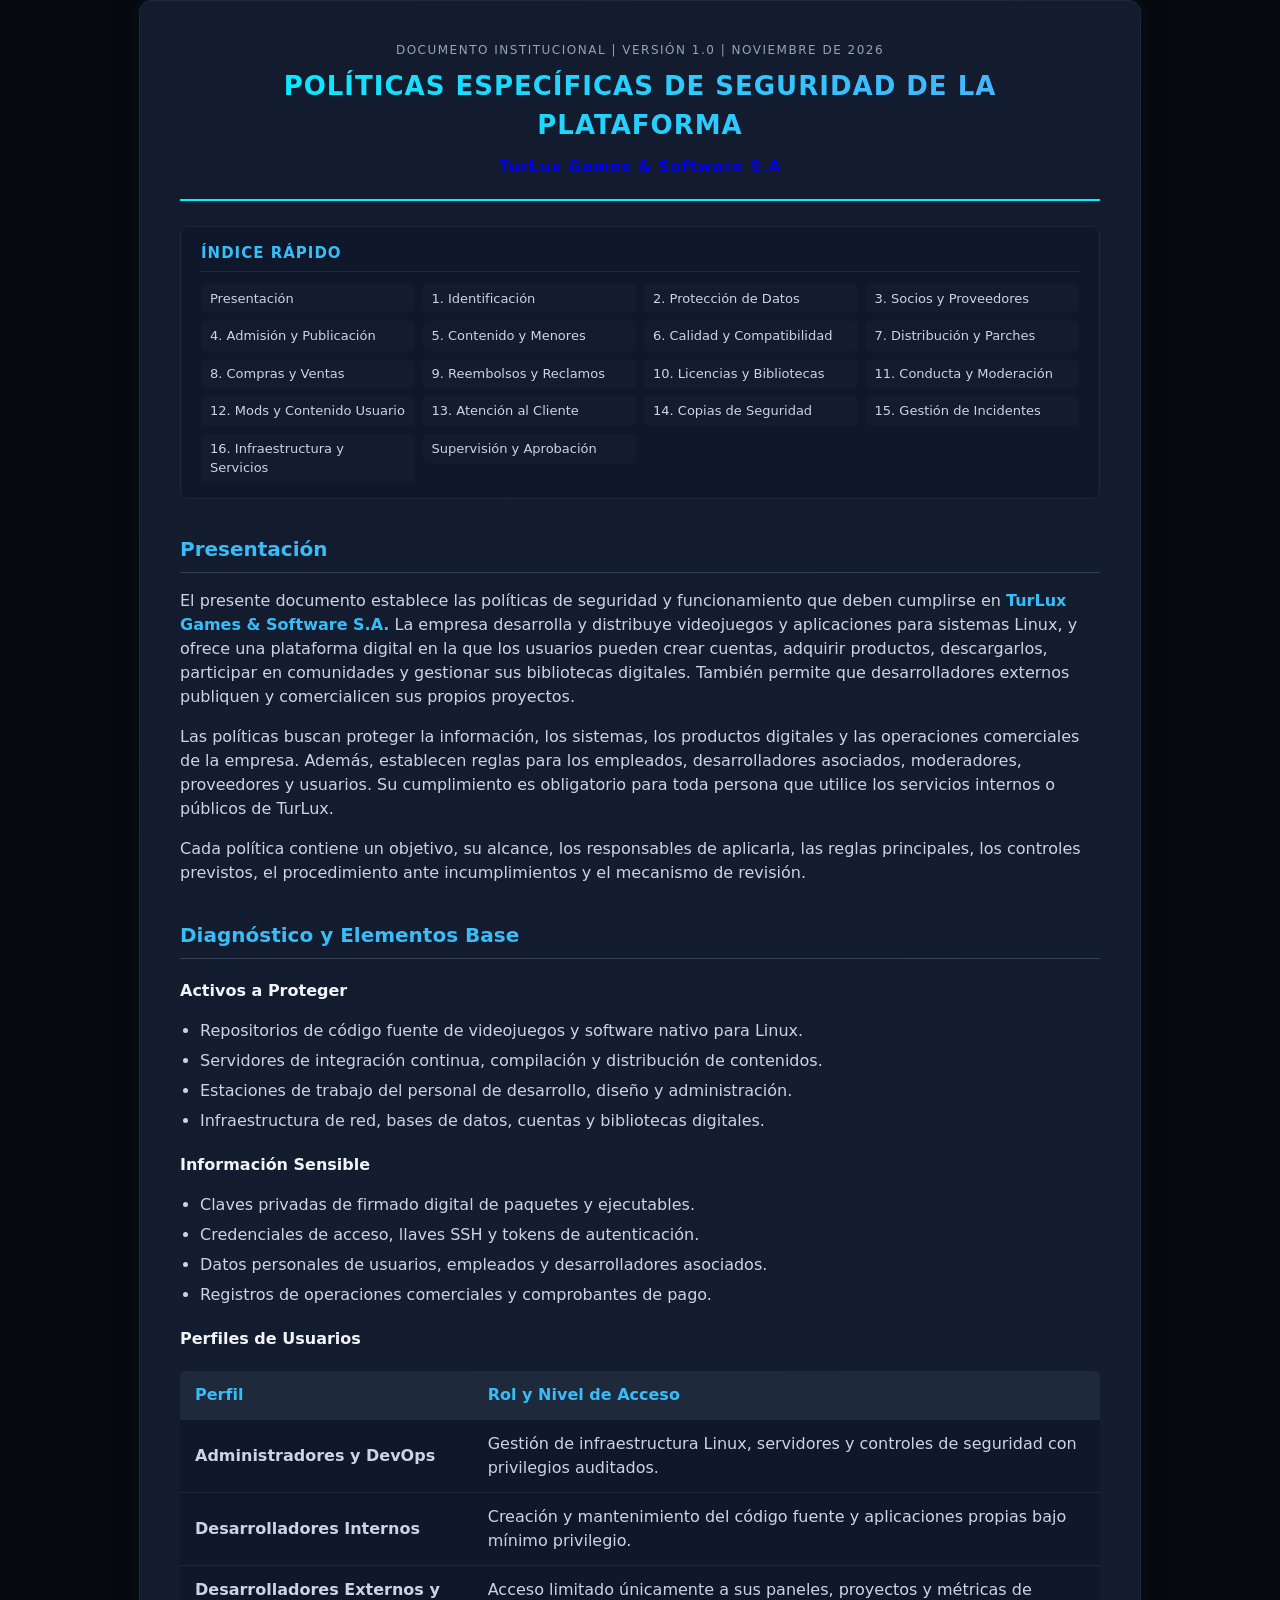
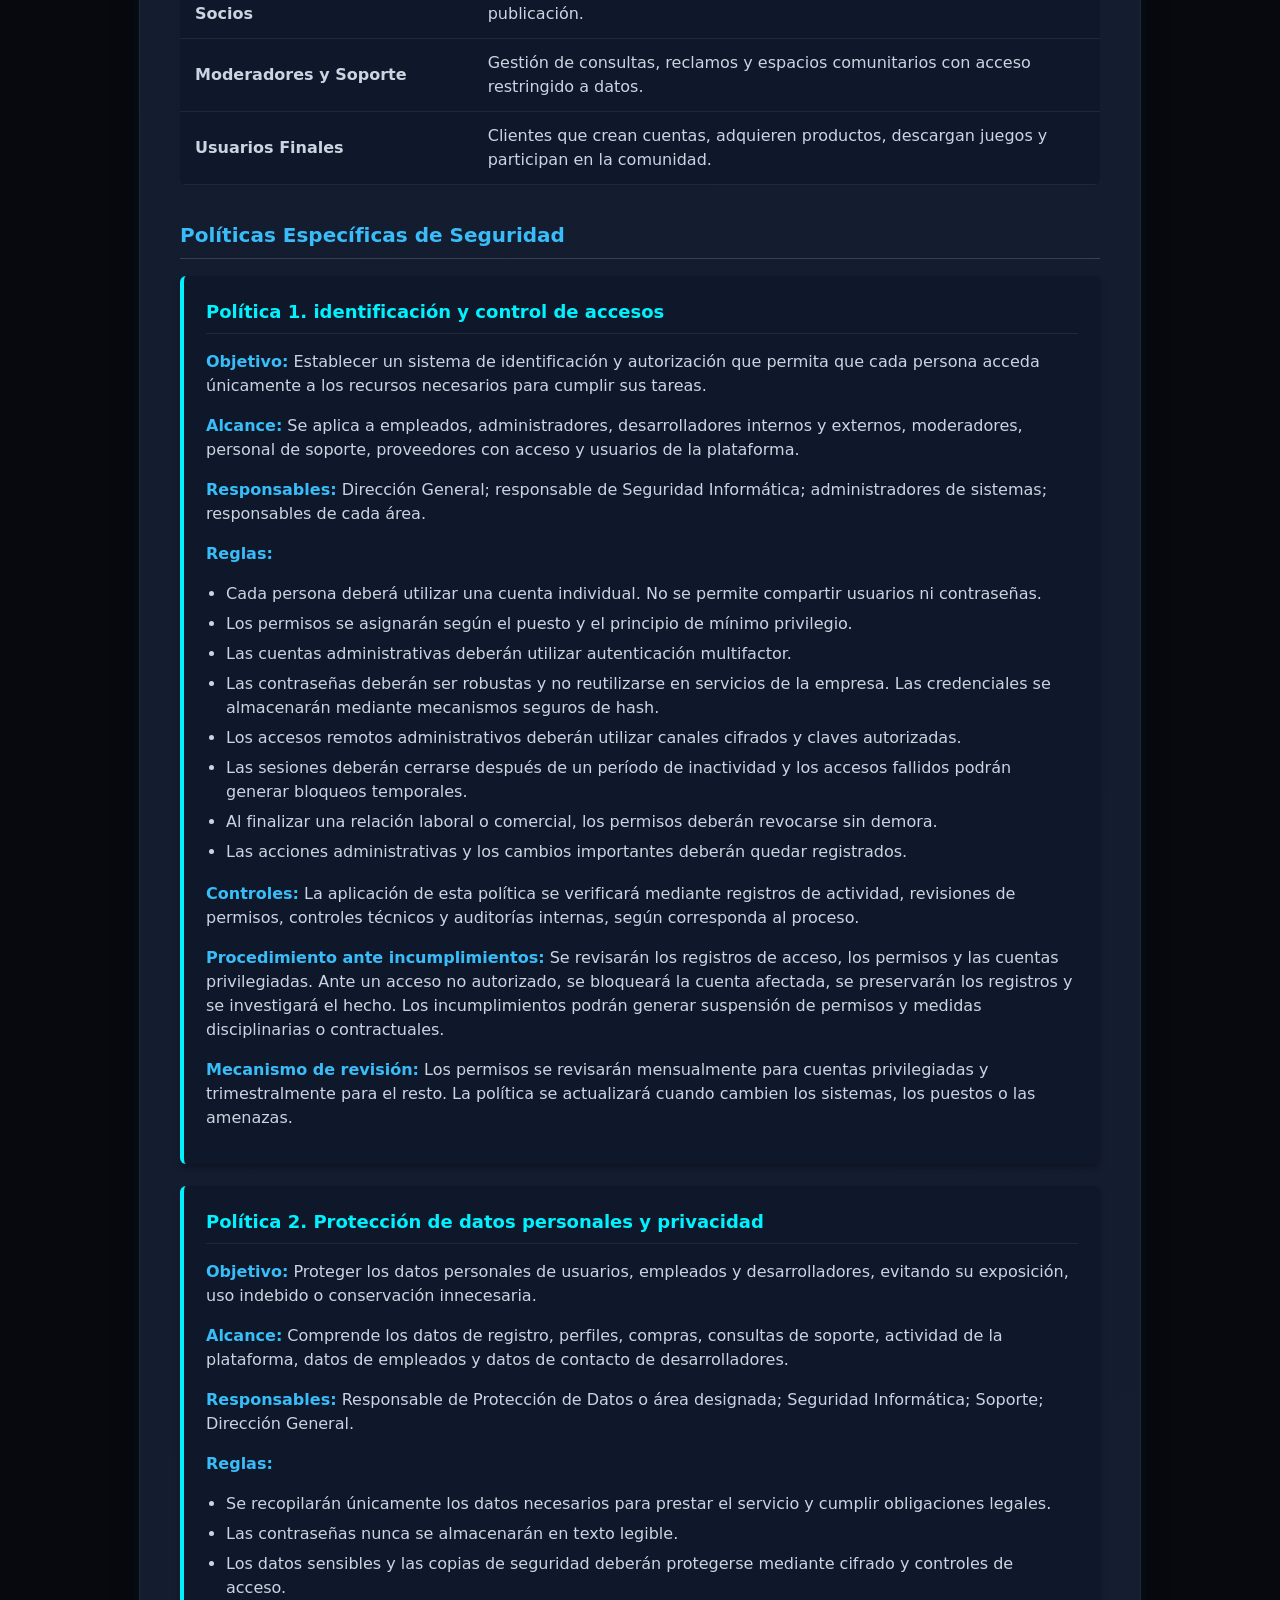
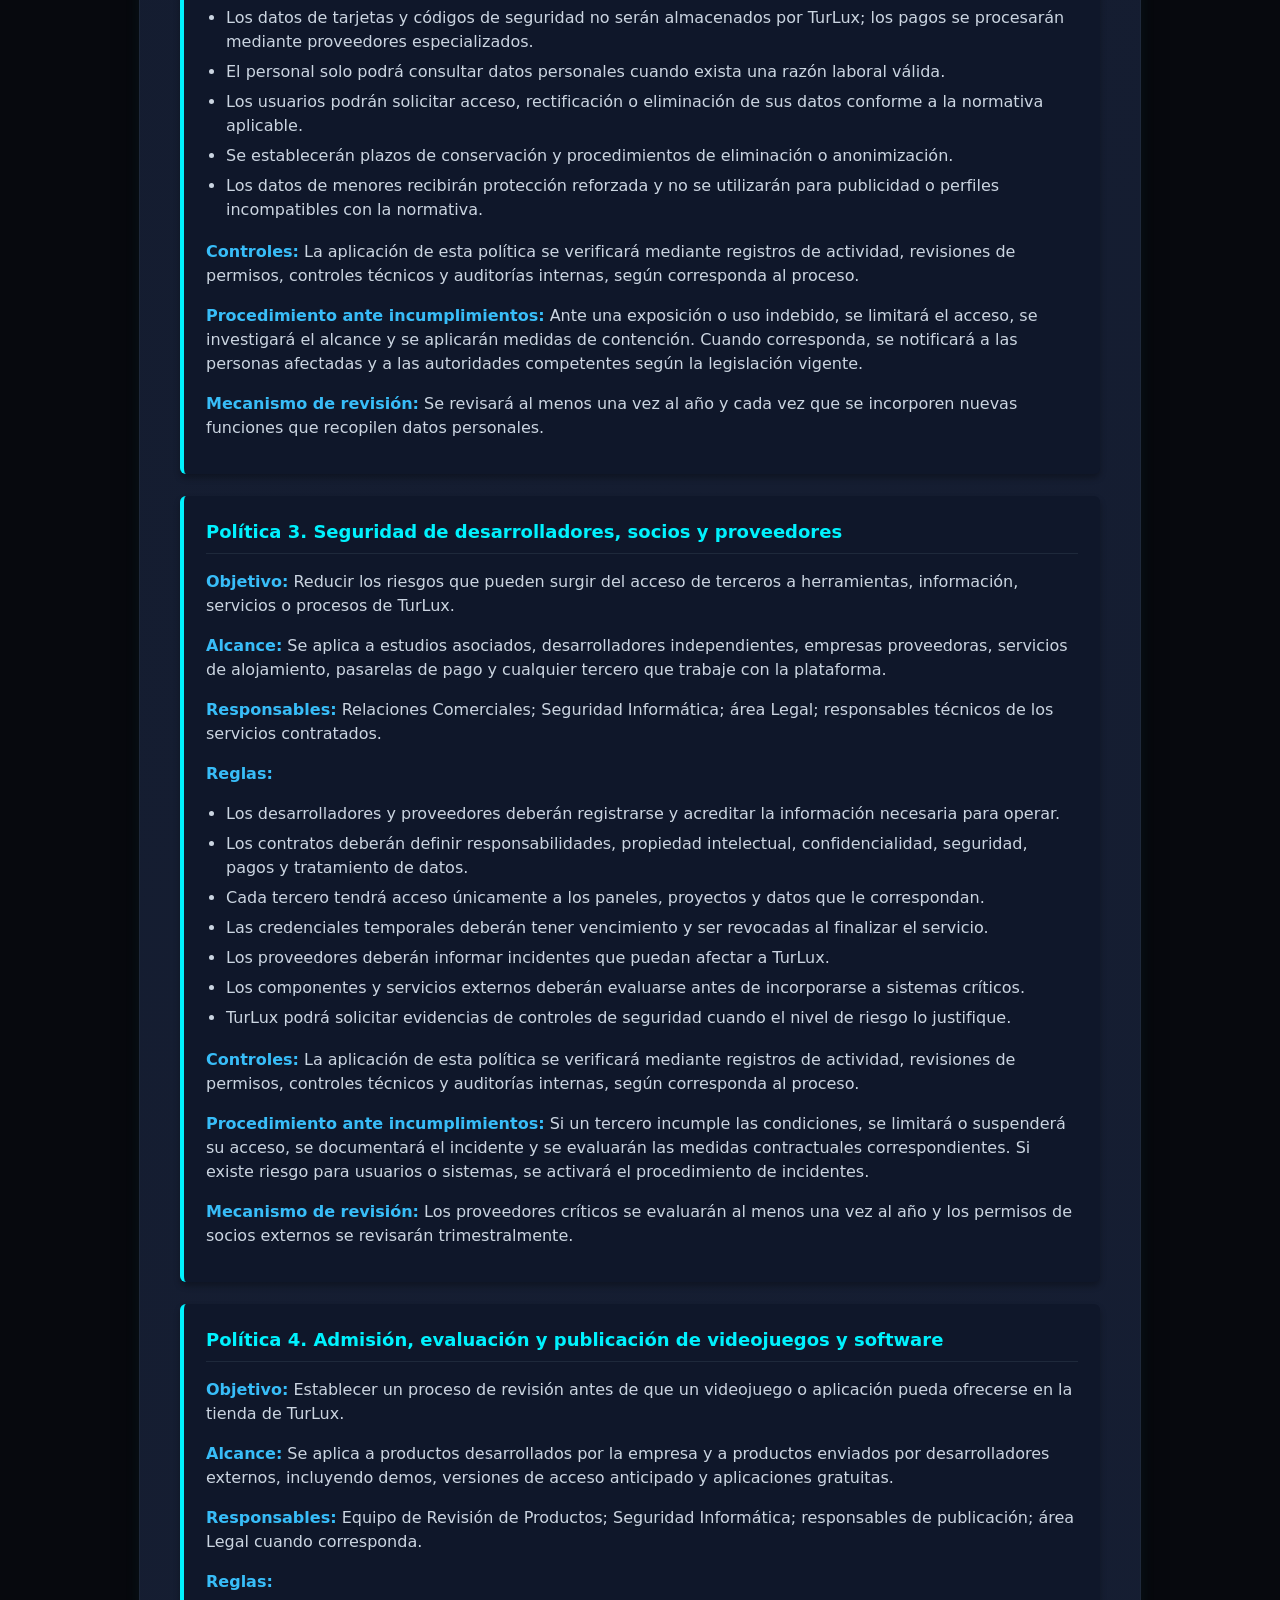
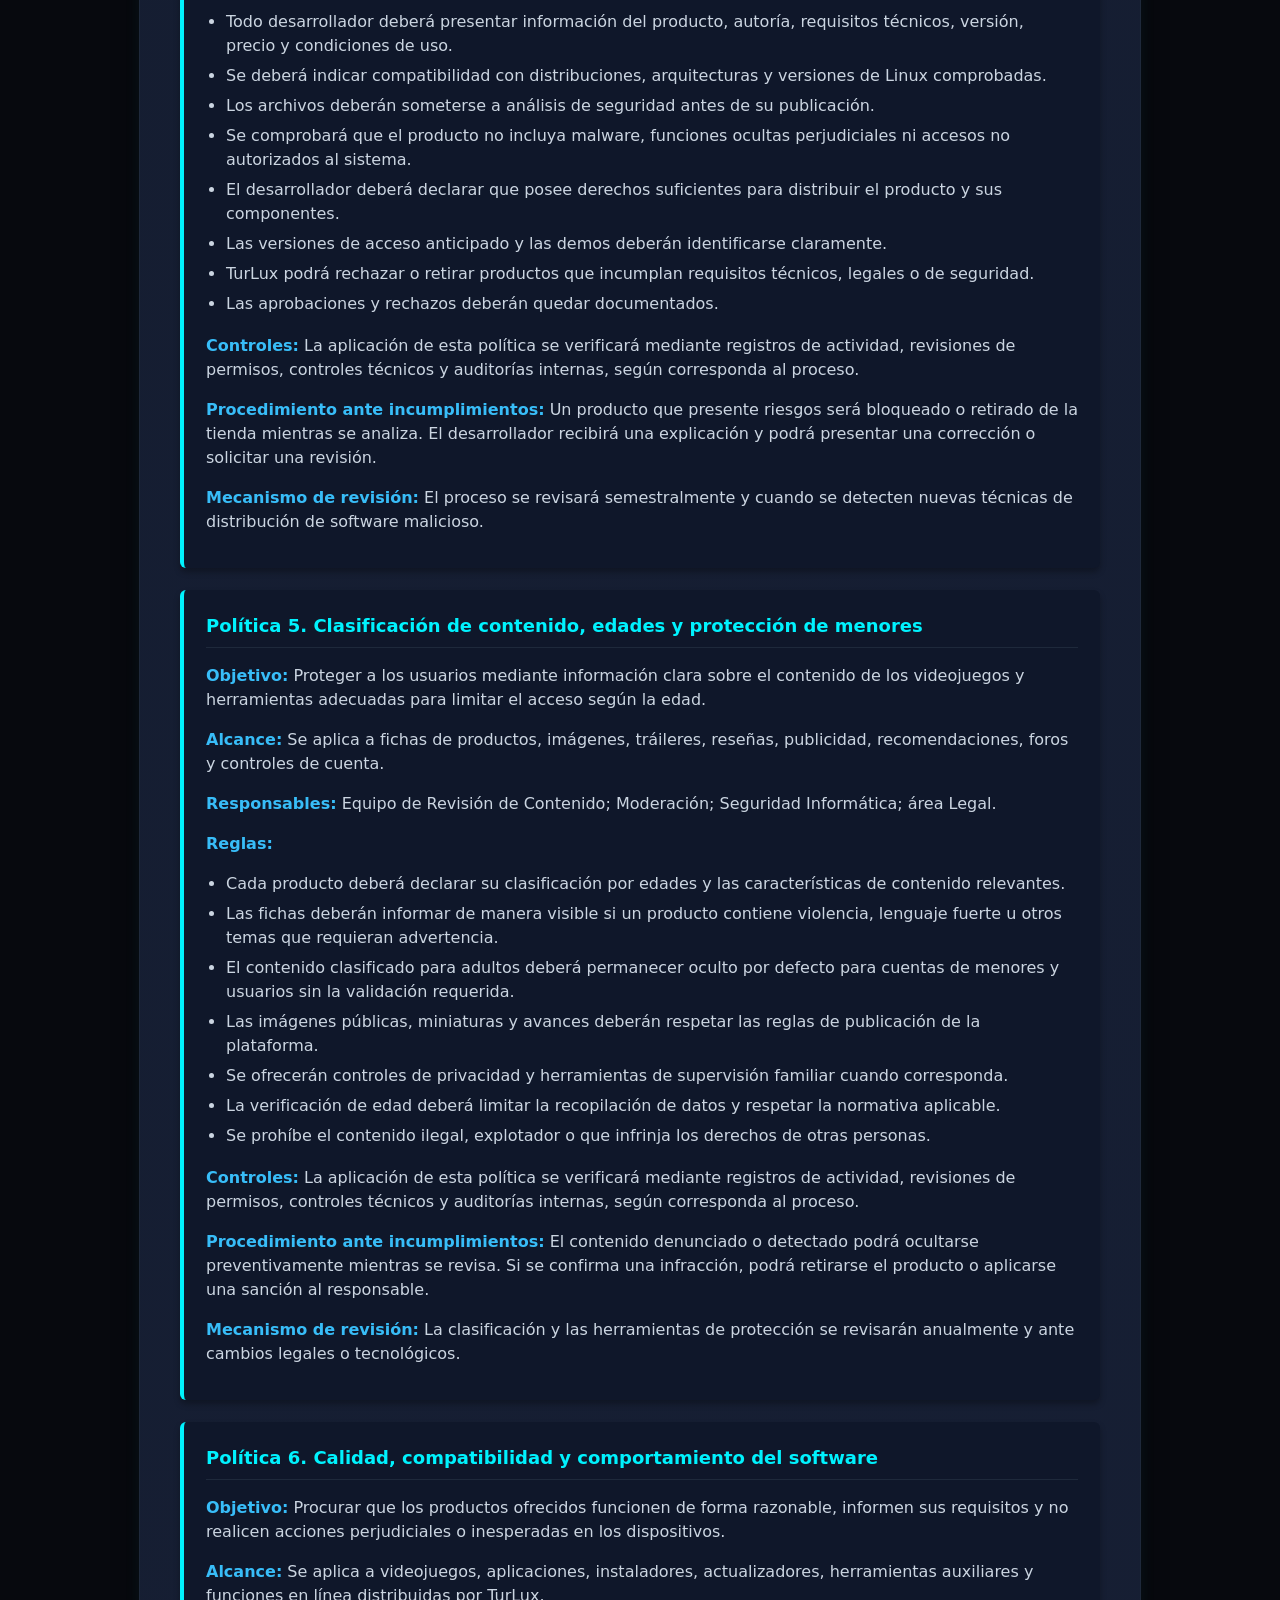
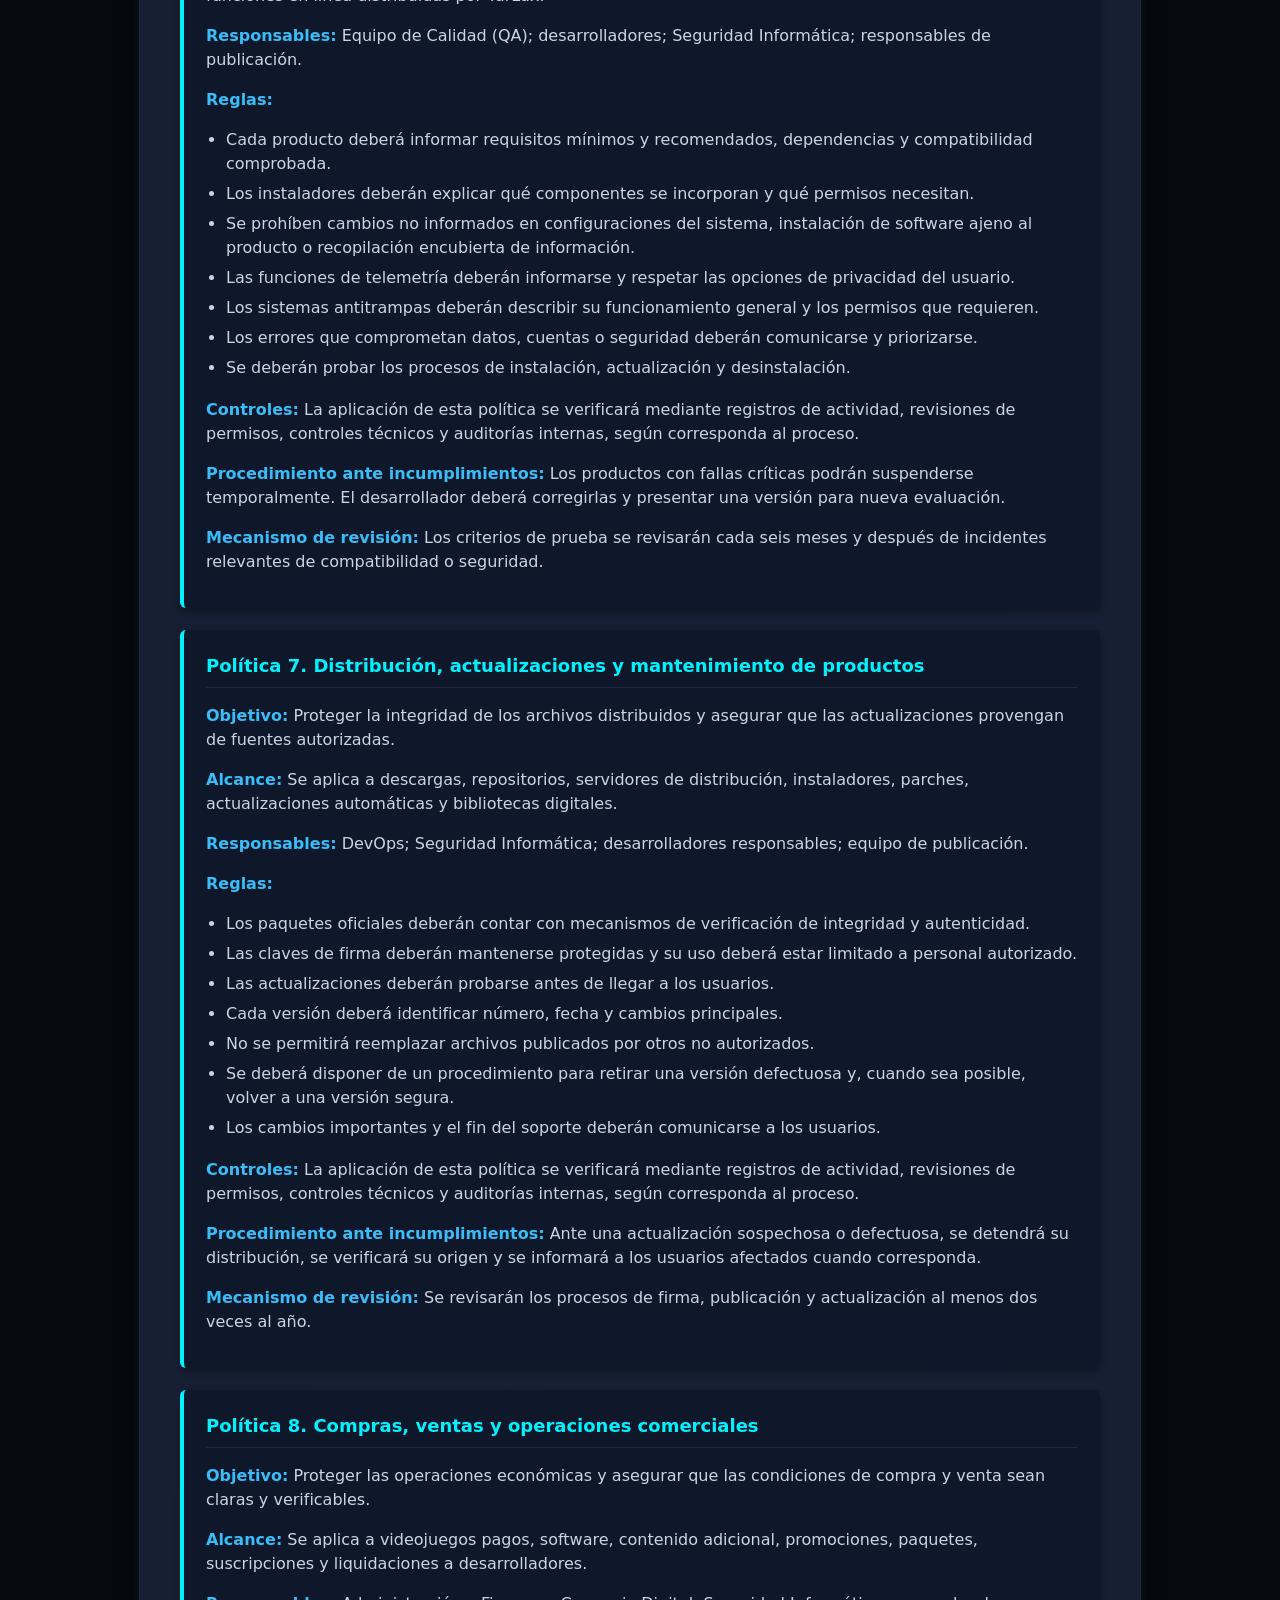
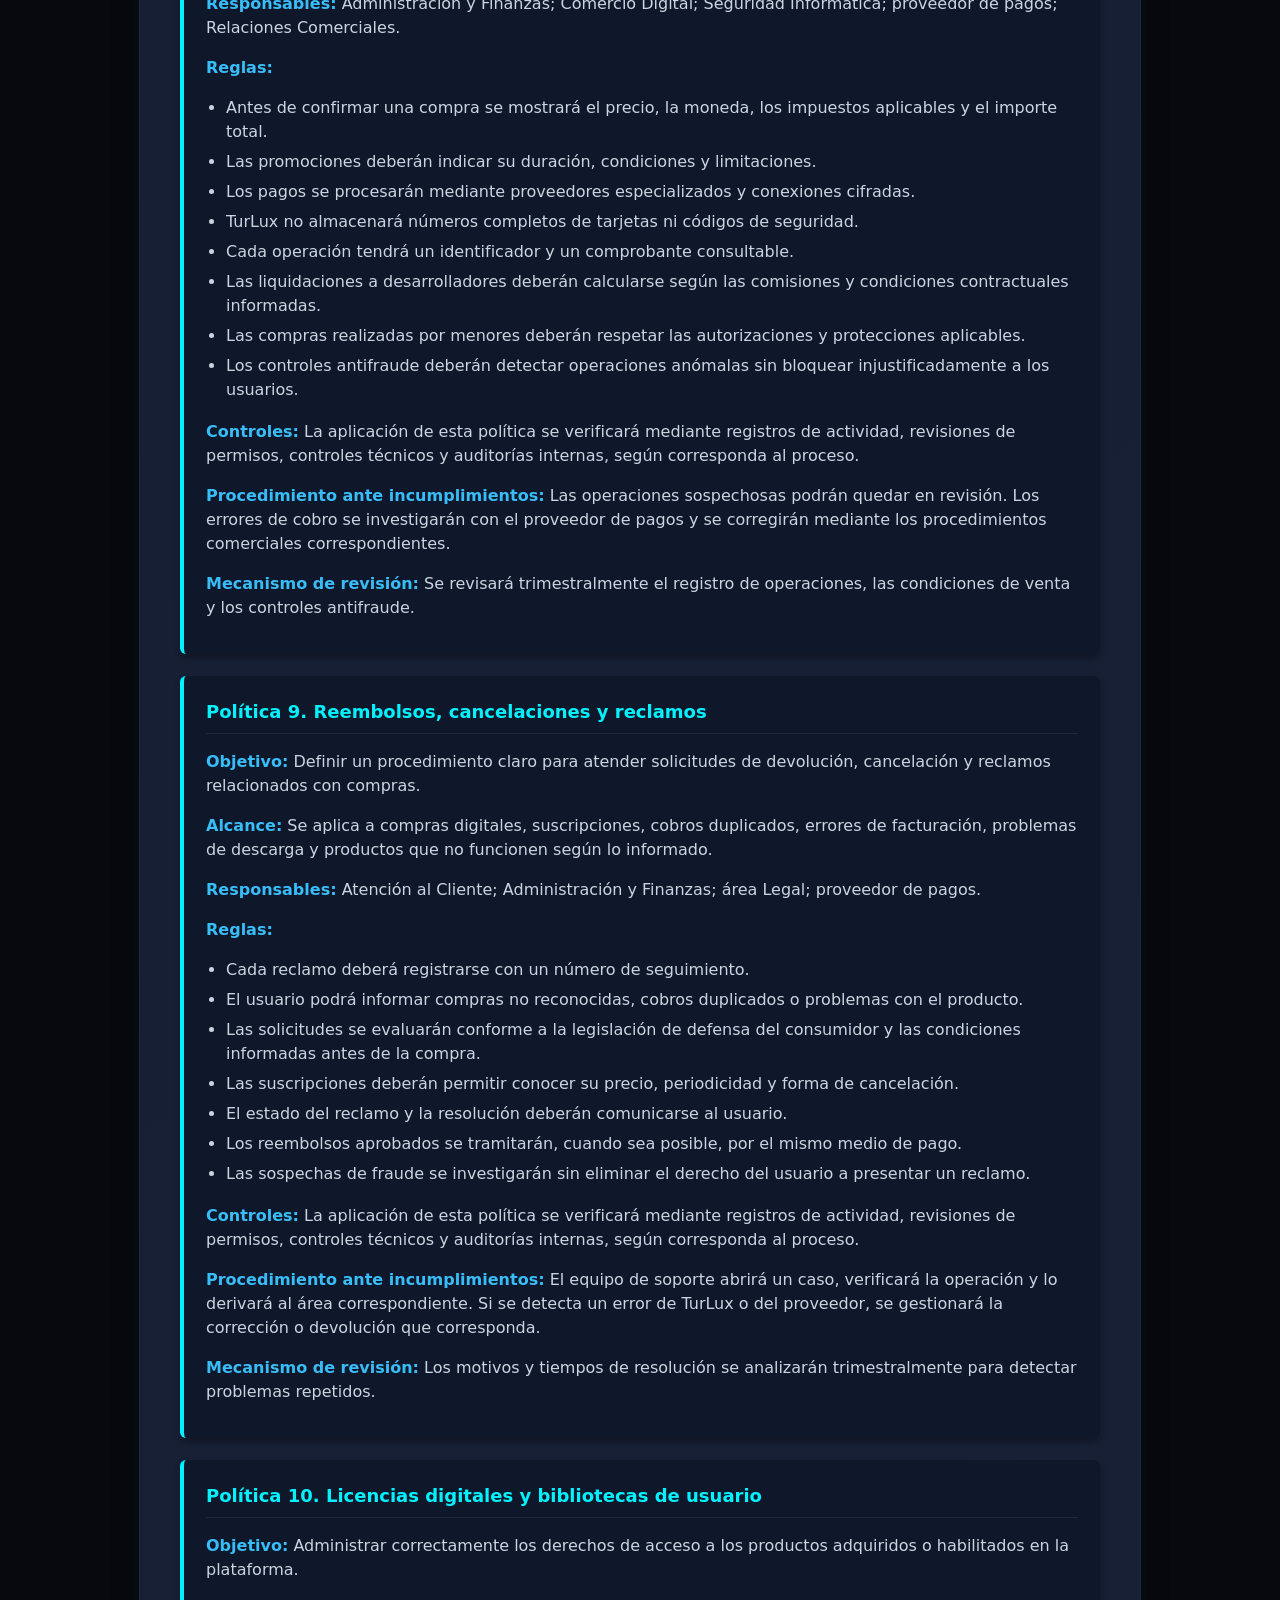
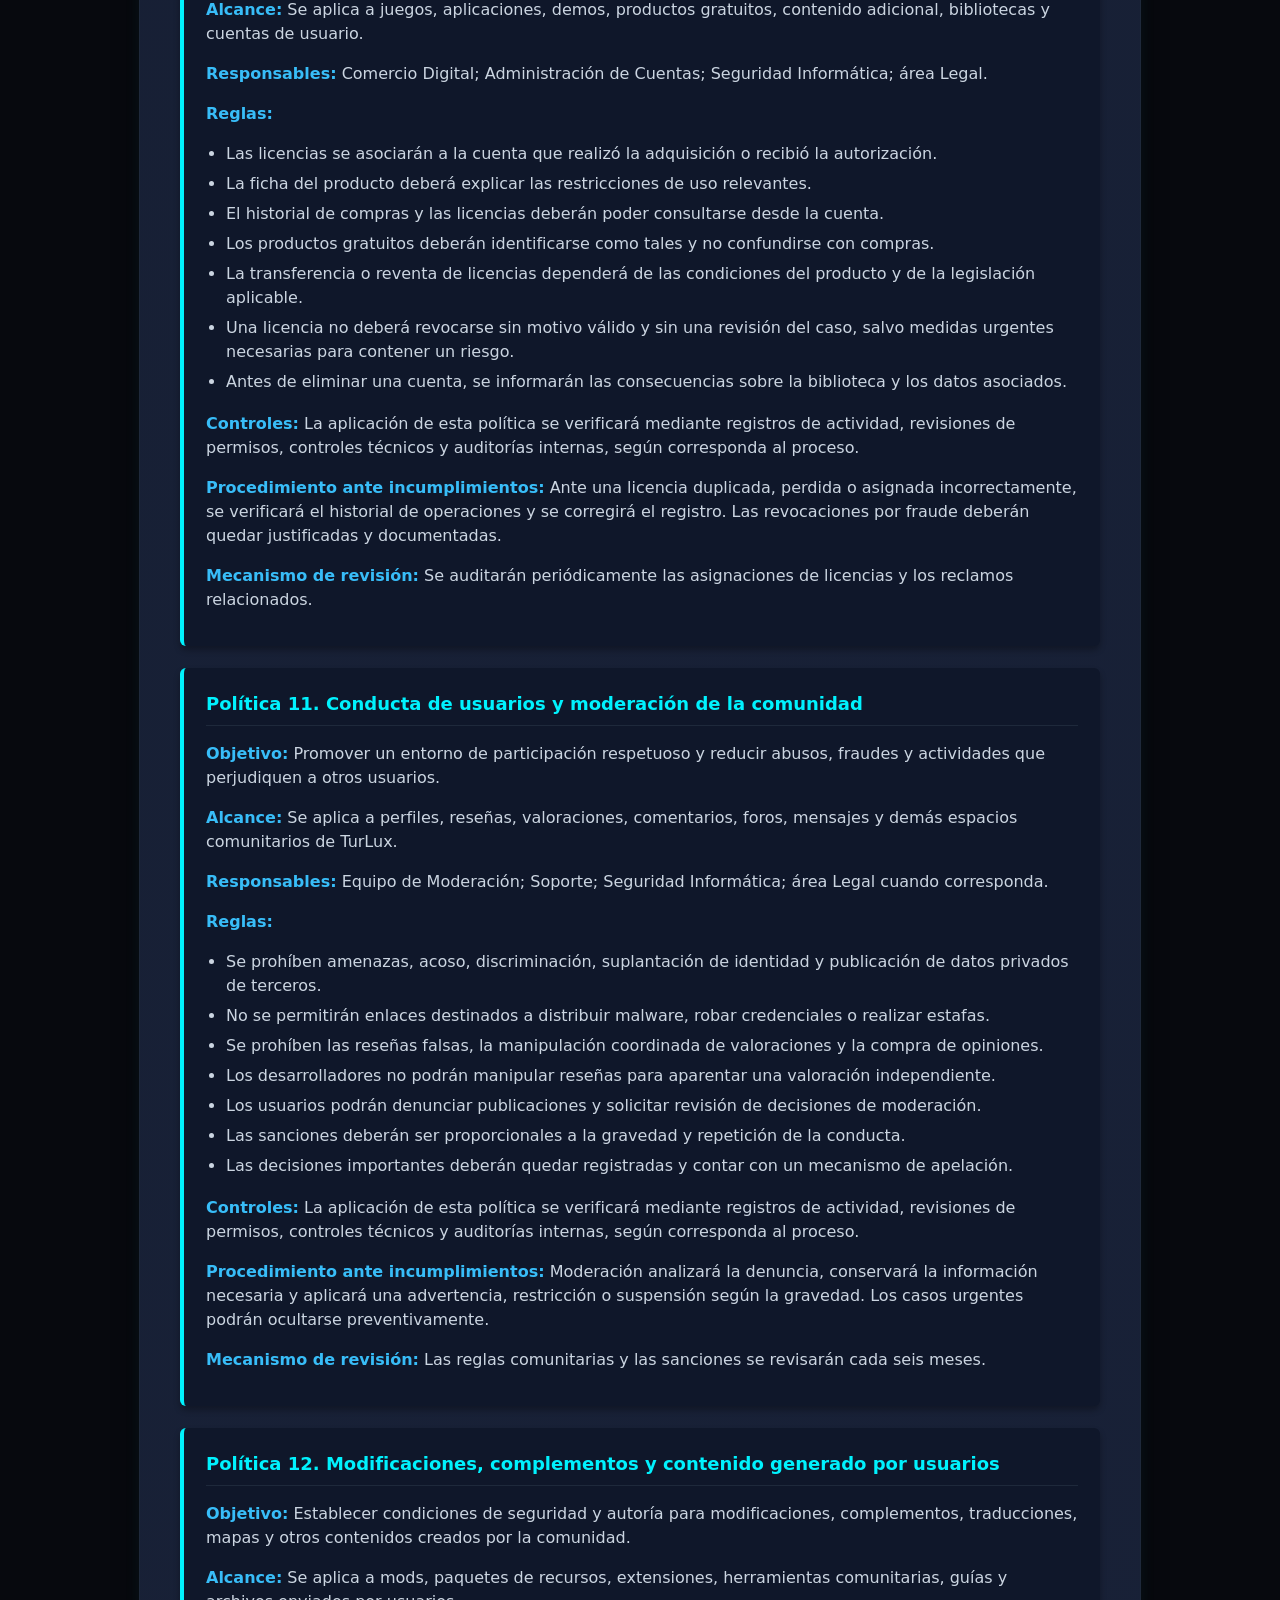
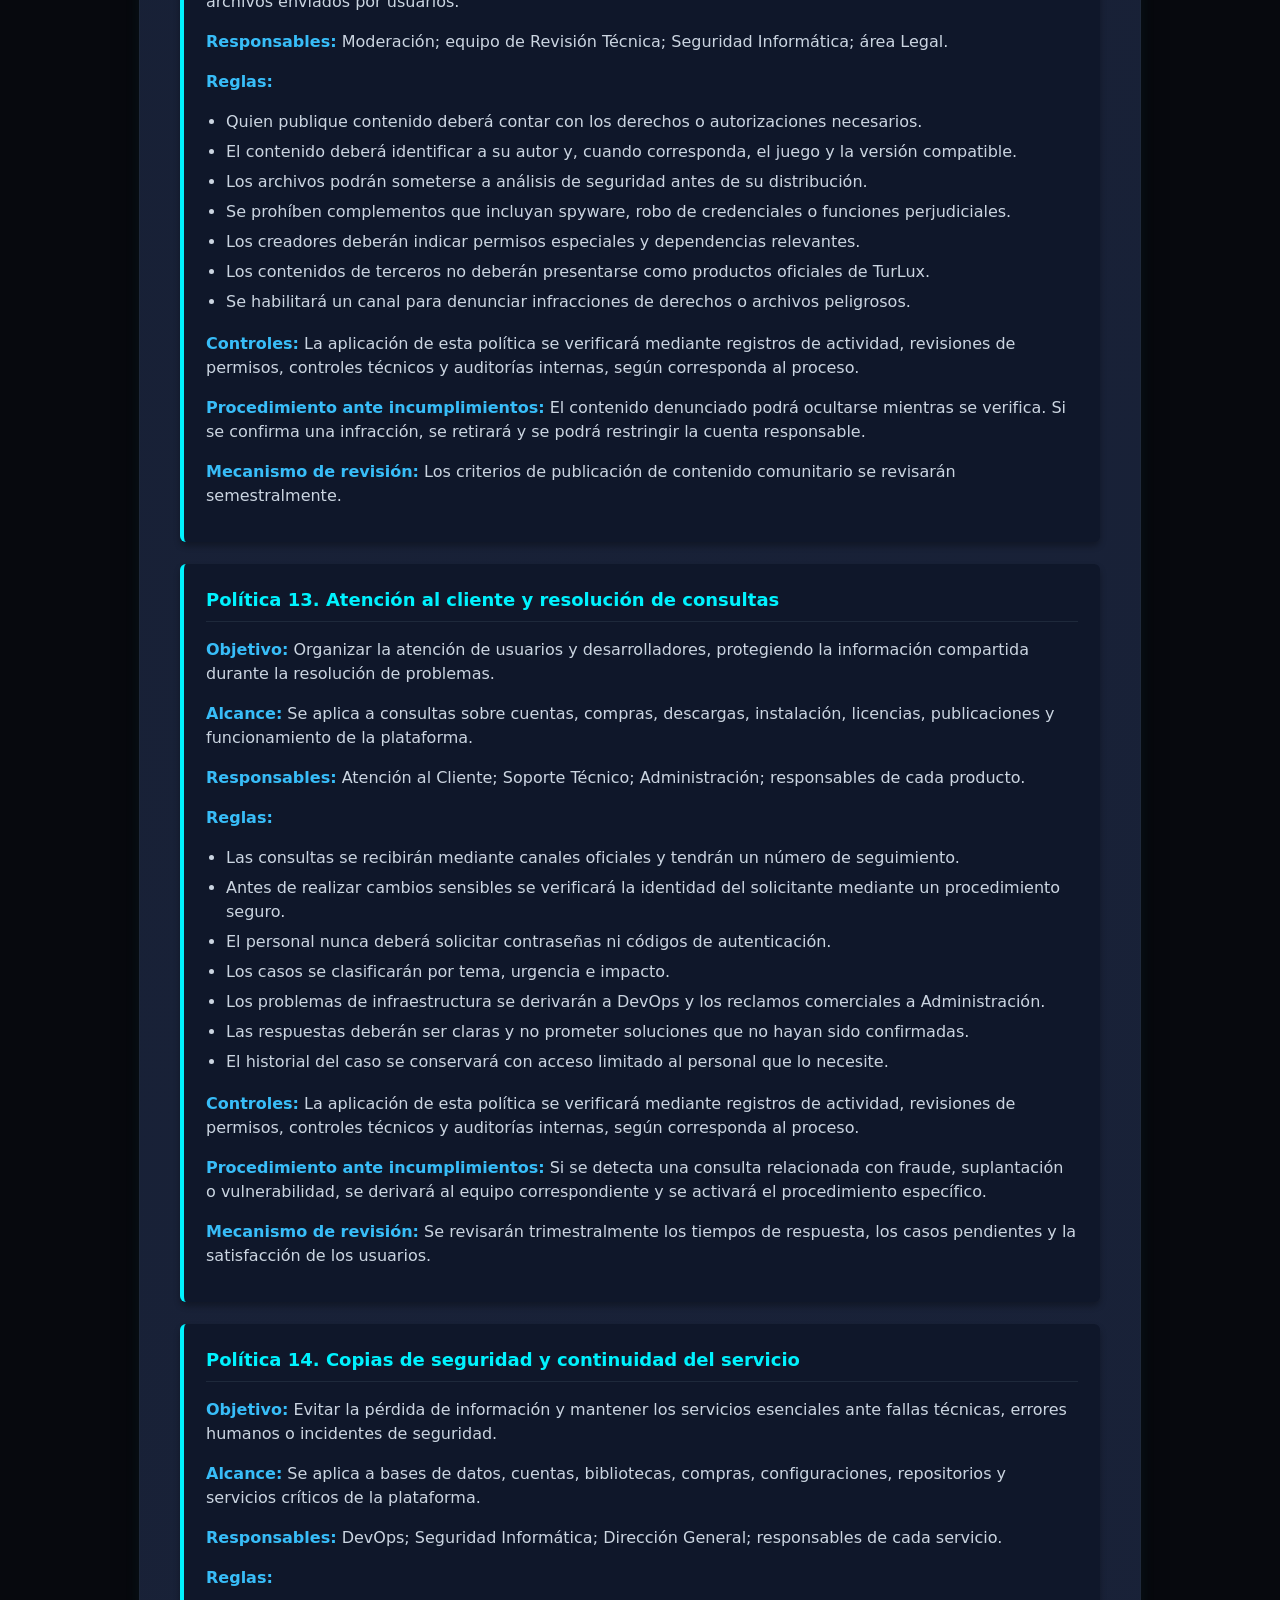
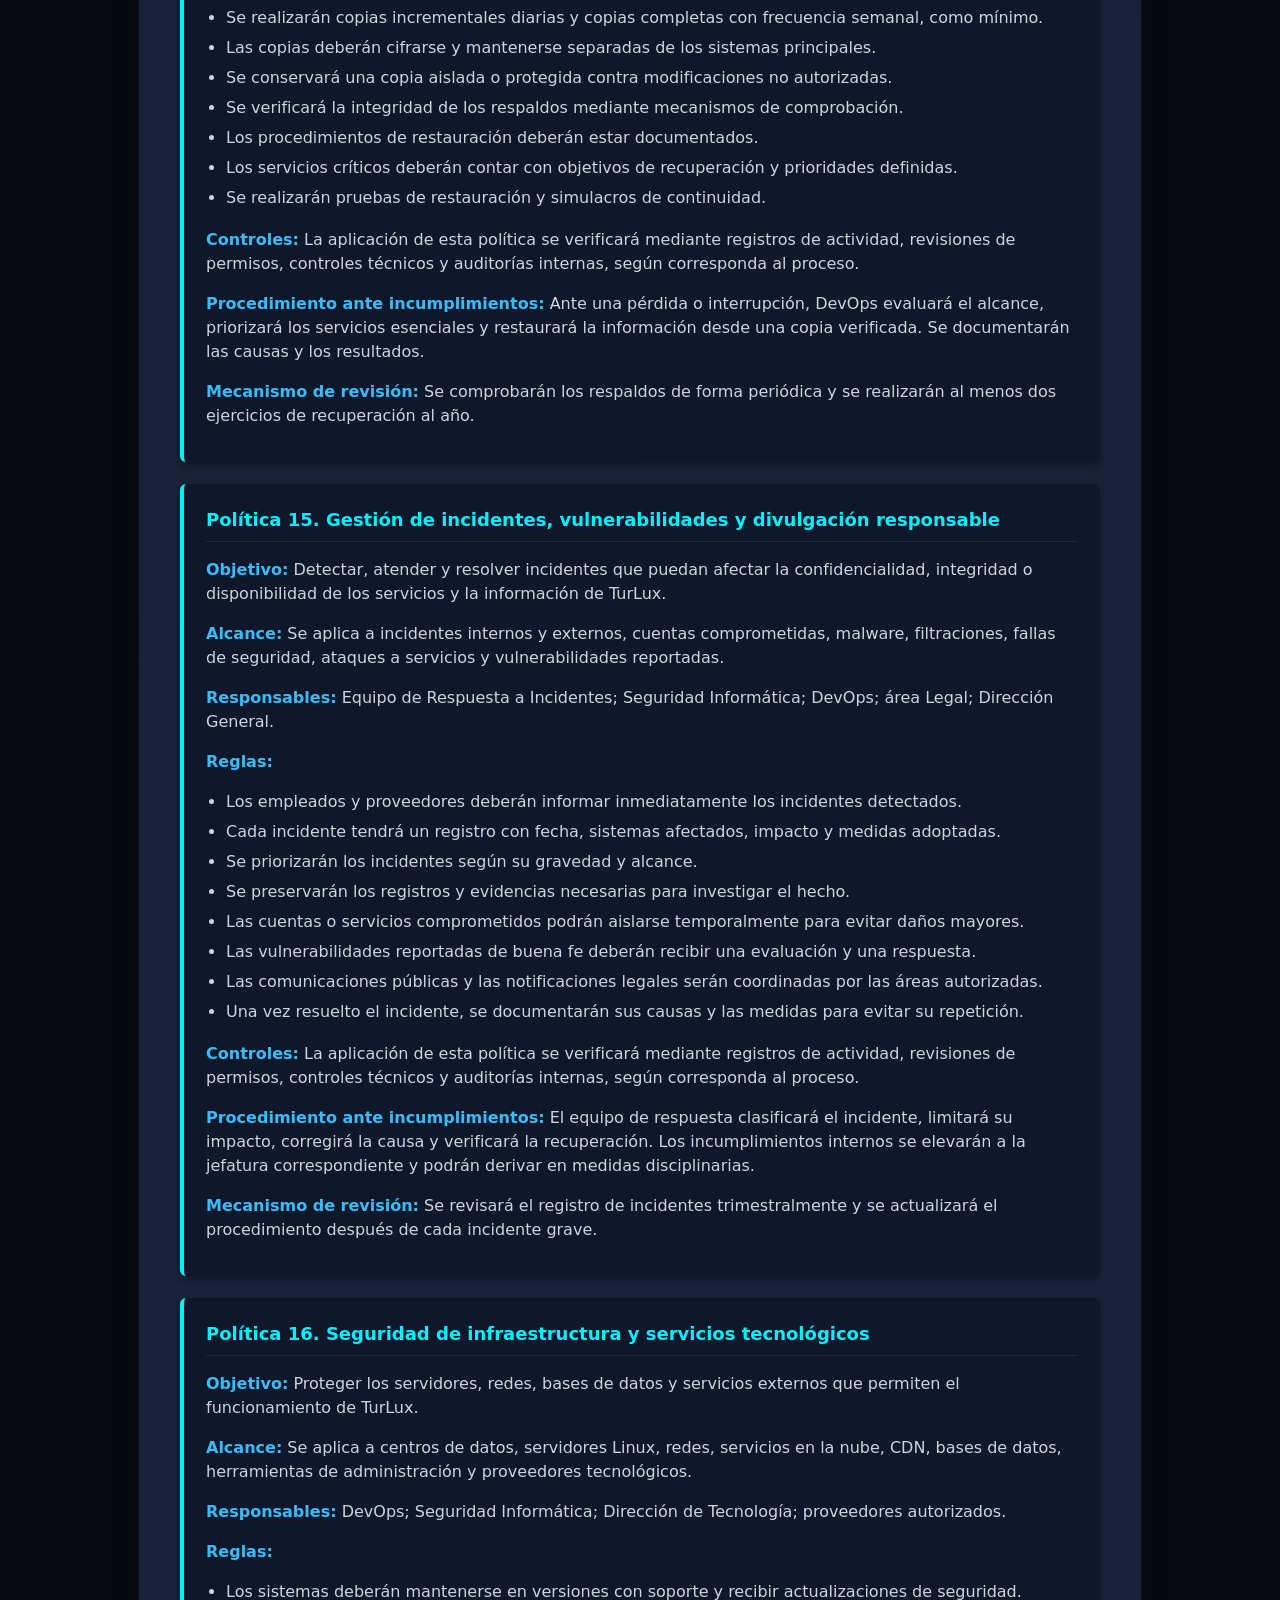
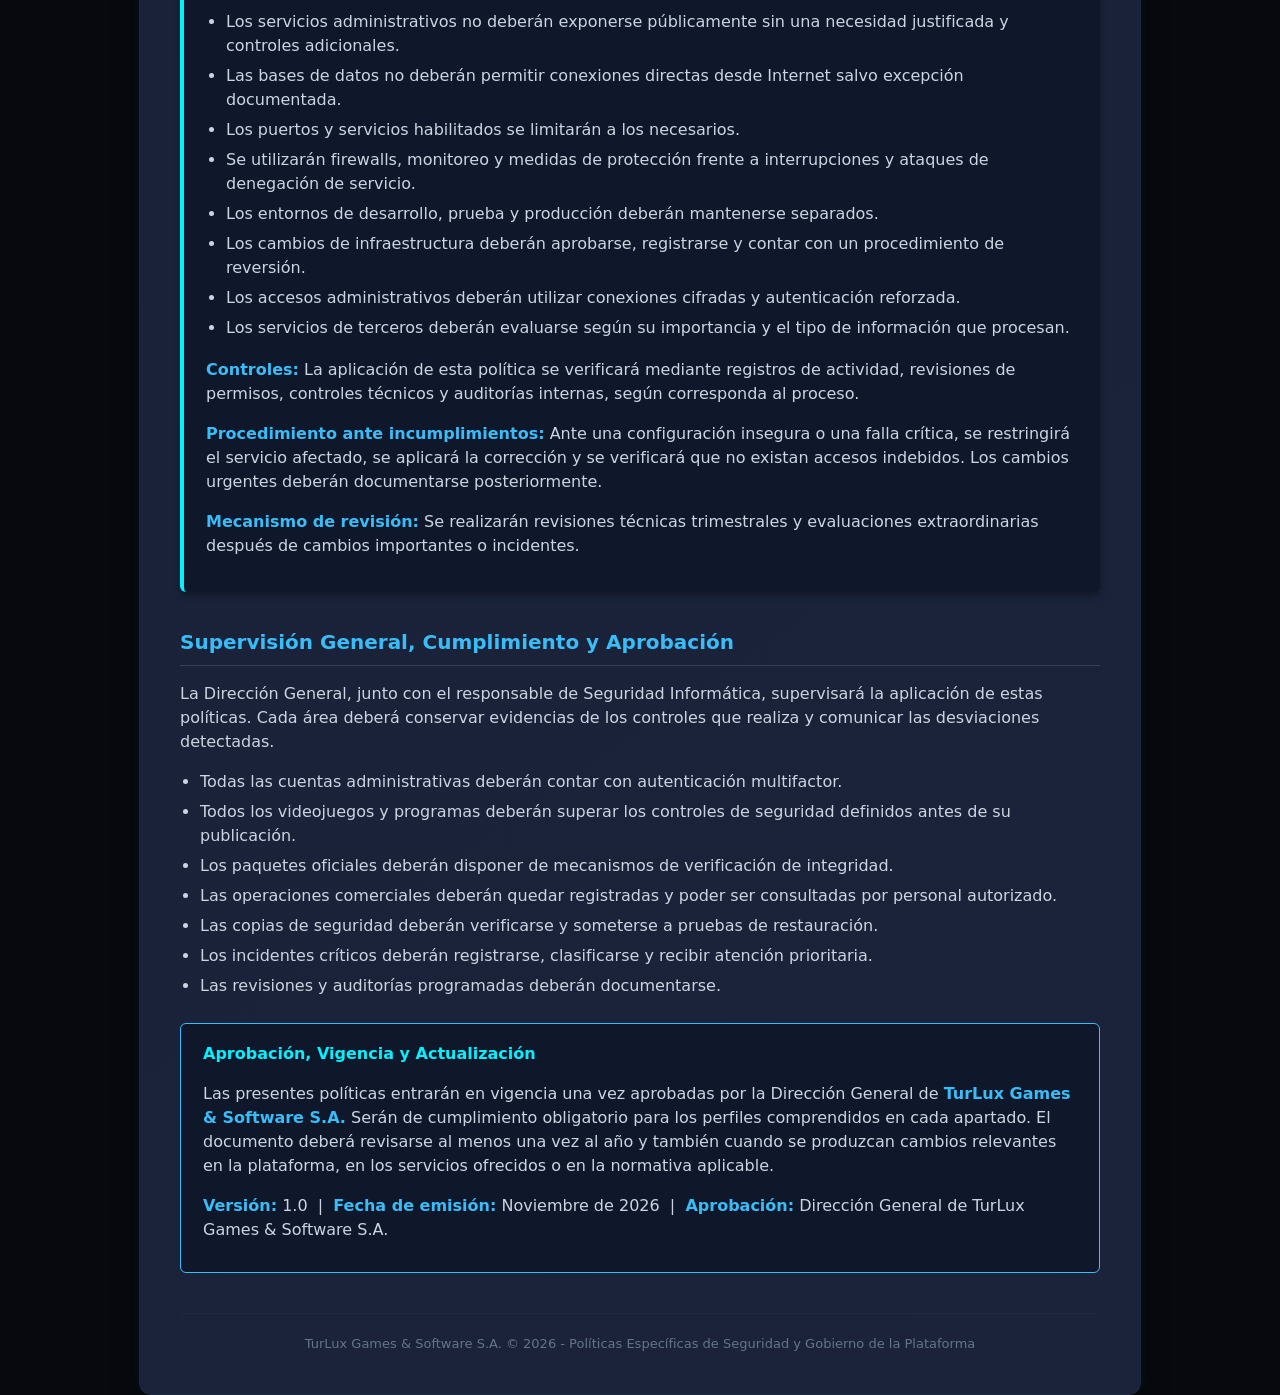
==== commit 18030b2b: "five" ====
--- a/politica.html
+++ b/politica.html
@@ -13,7 +13,7 @@
         <header>
             <div class="meta-doc">Documento Institucional | Versión 1.0 | Noviembre de 2026</div>
             <h1>Políticas Específicas de Seguridad de la Plataforma</h1>
-            <div class="empresa">TurLux Games & Software S.A.</div>
+            <div class="empresa"> <a href="index.html">TurLux Games & Software S.A</a></div>
         </header>
 
         <nav class="indice">
